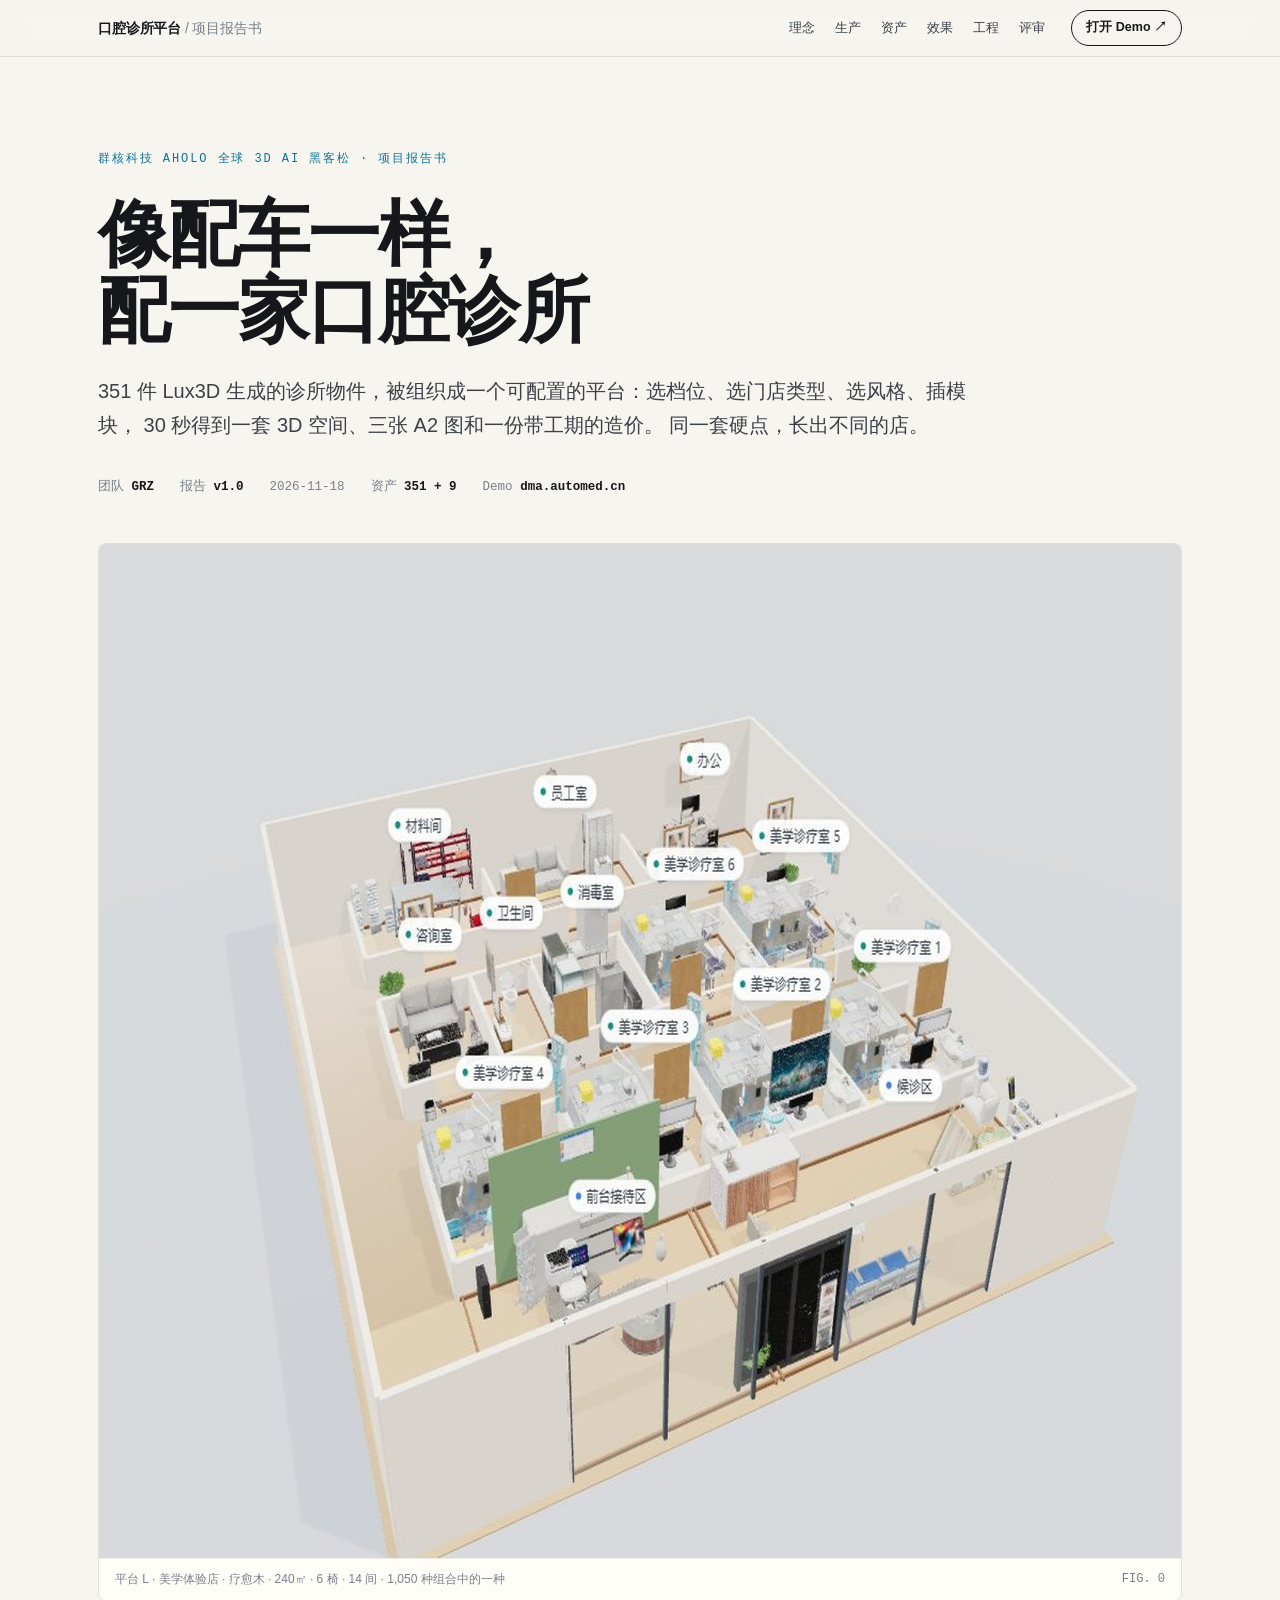
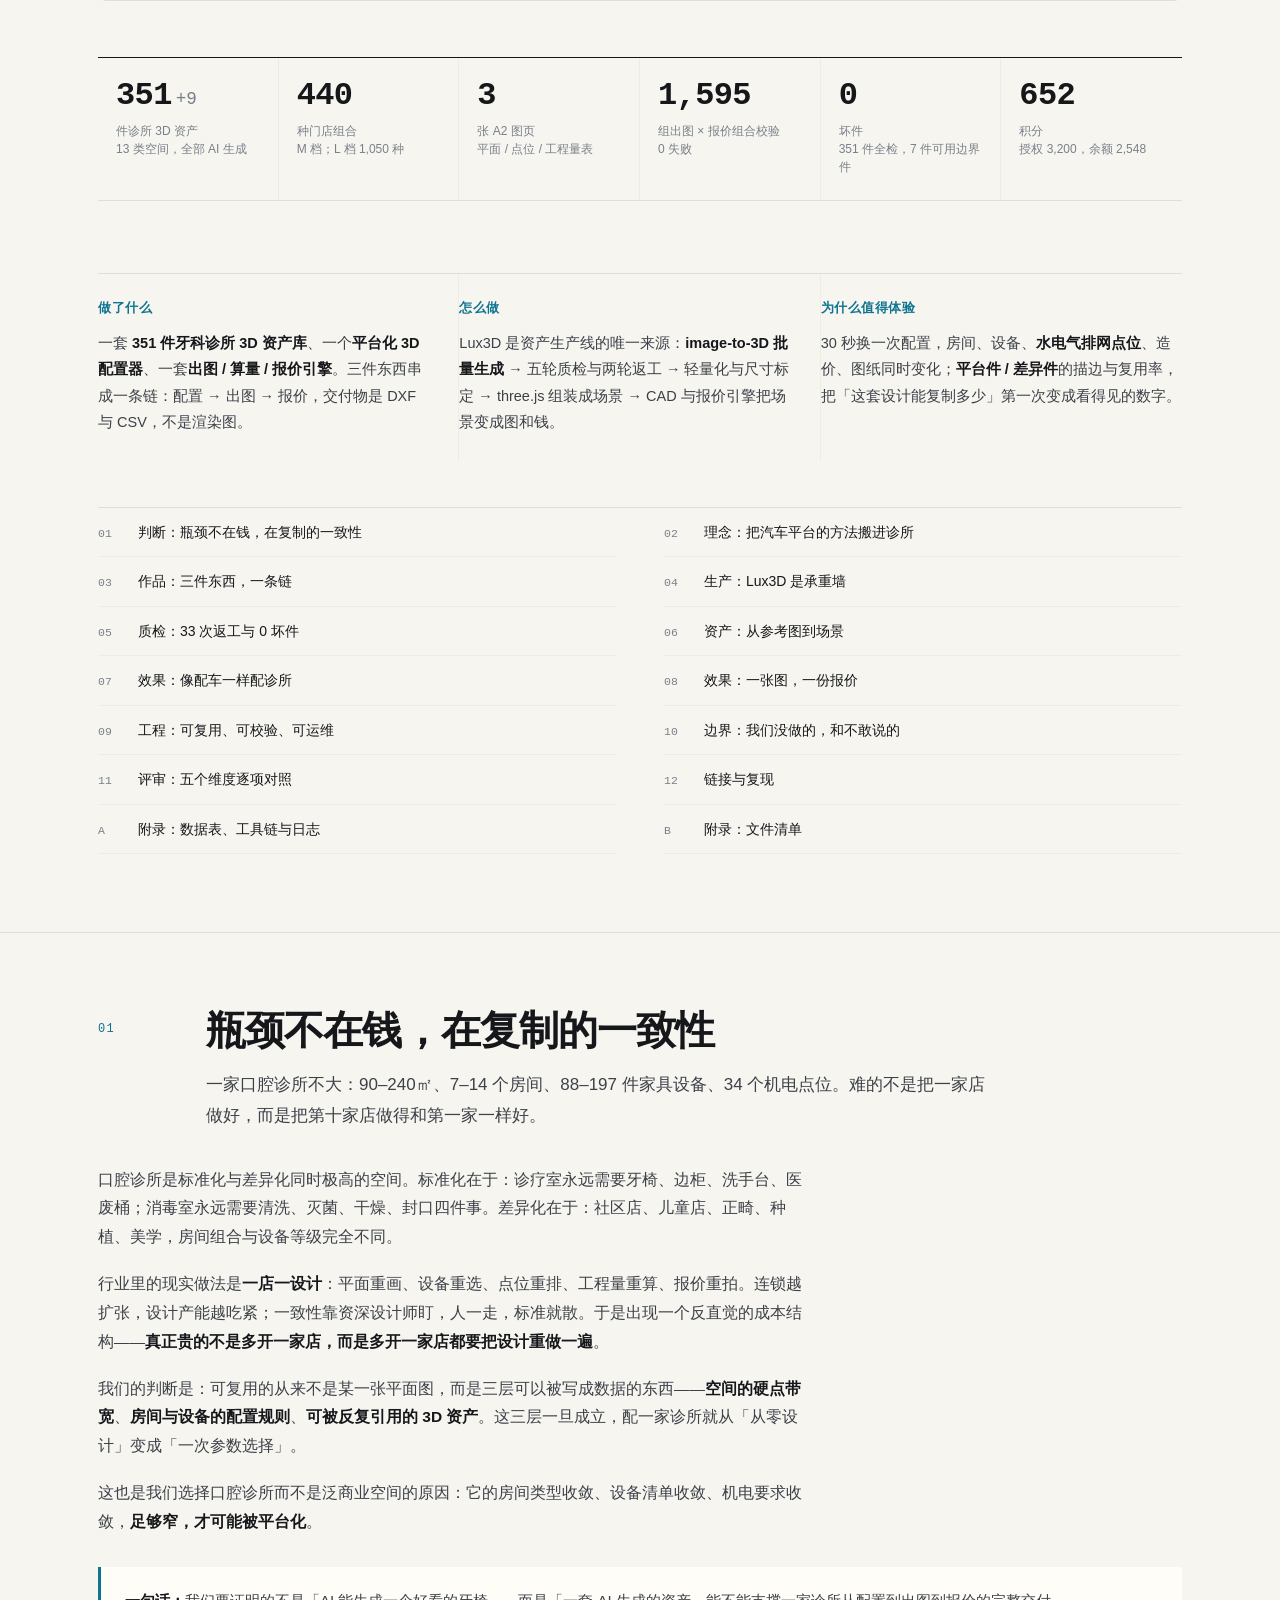
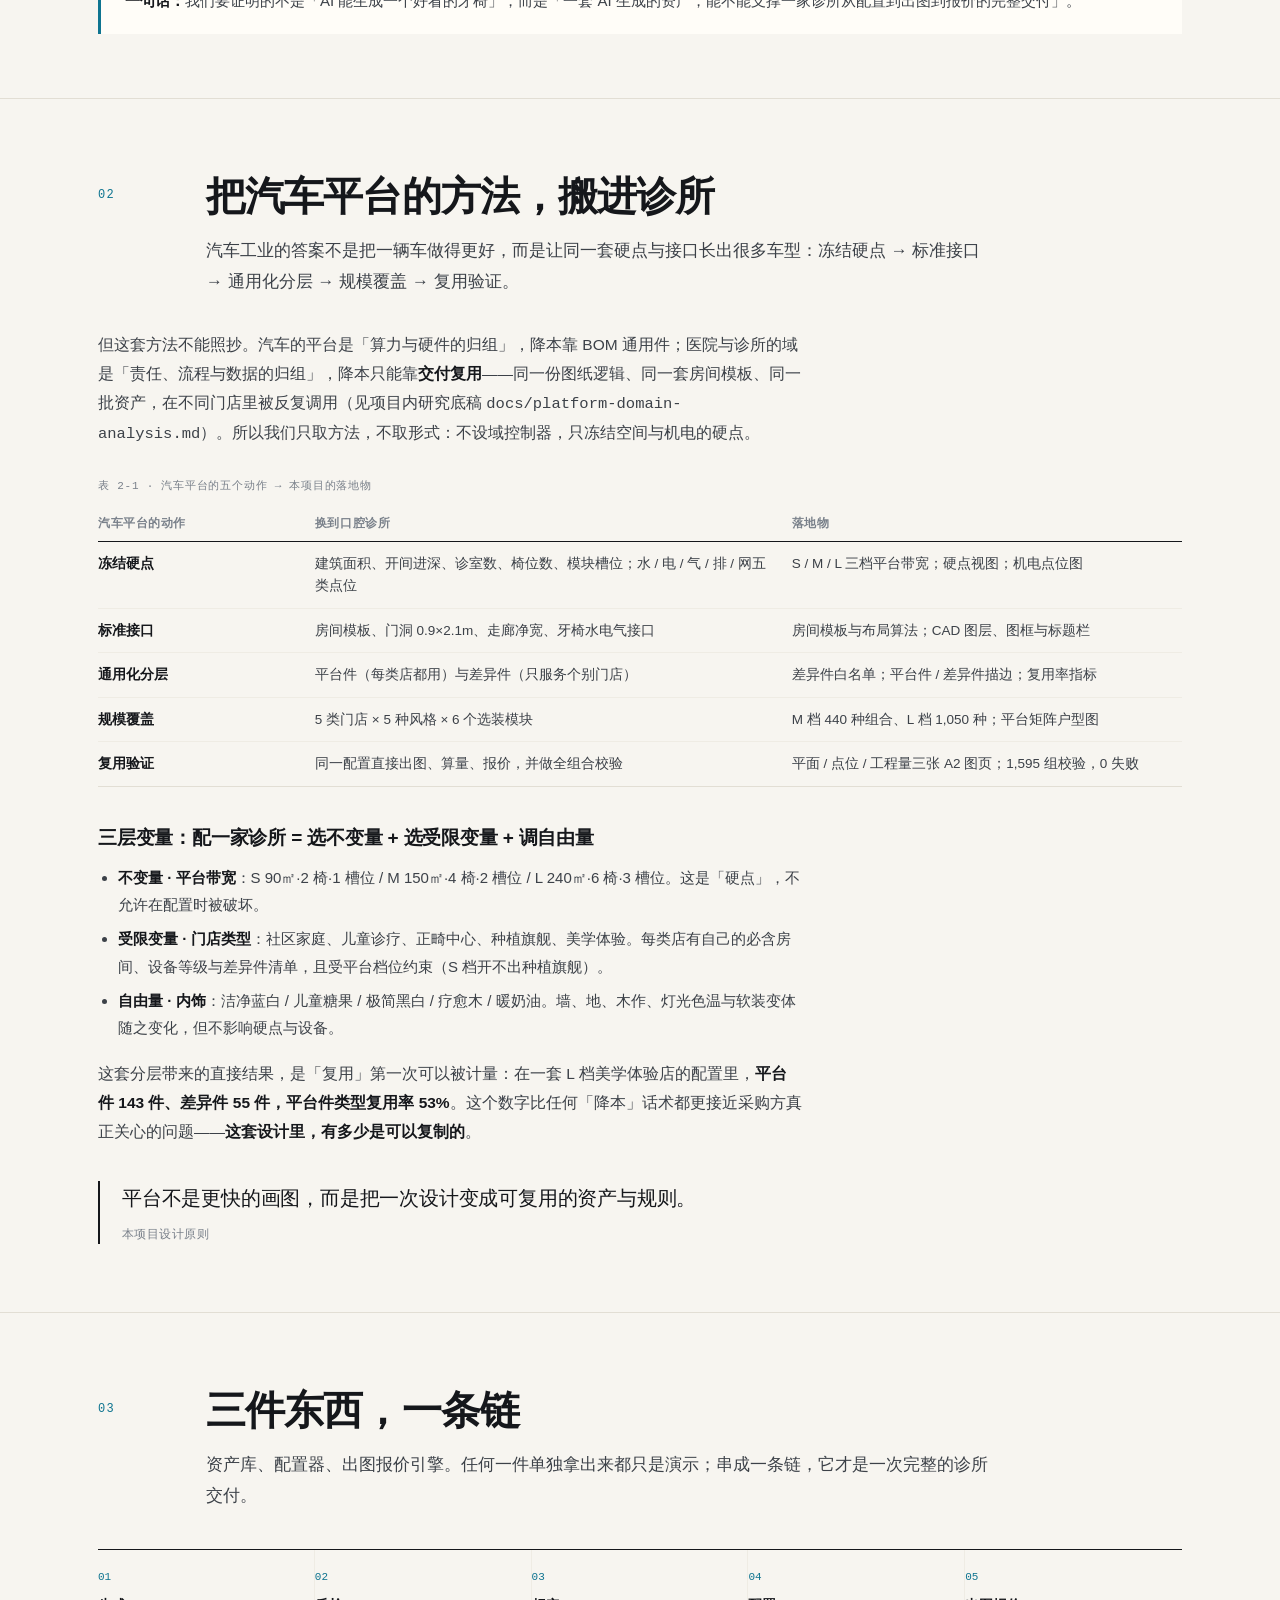
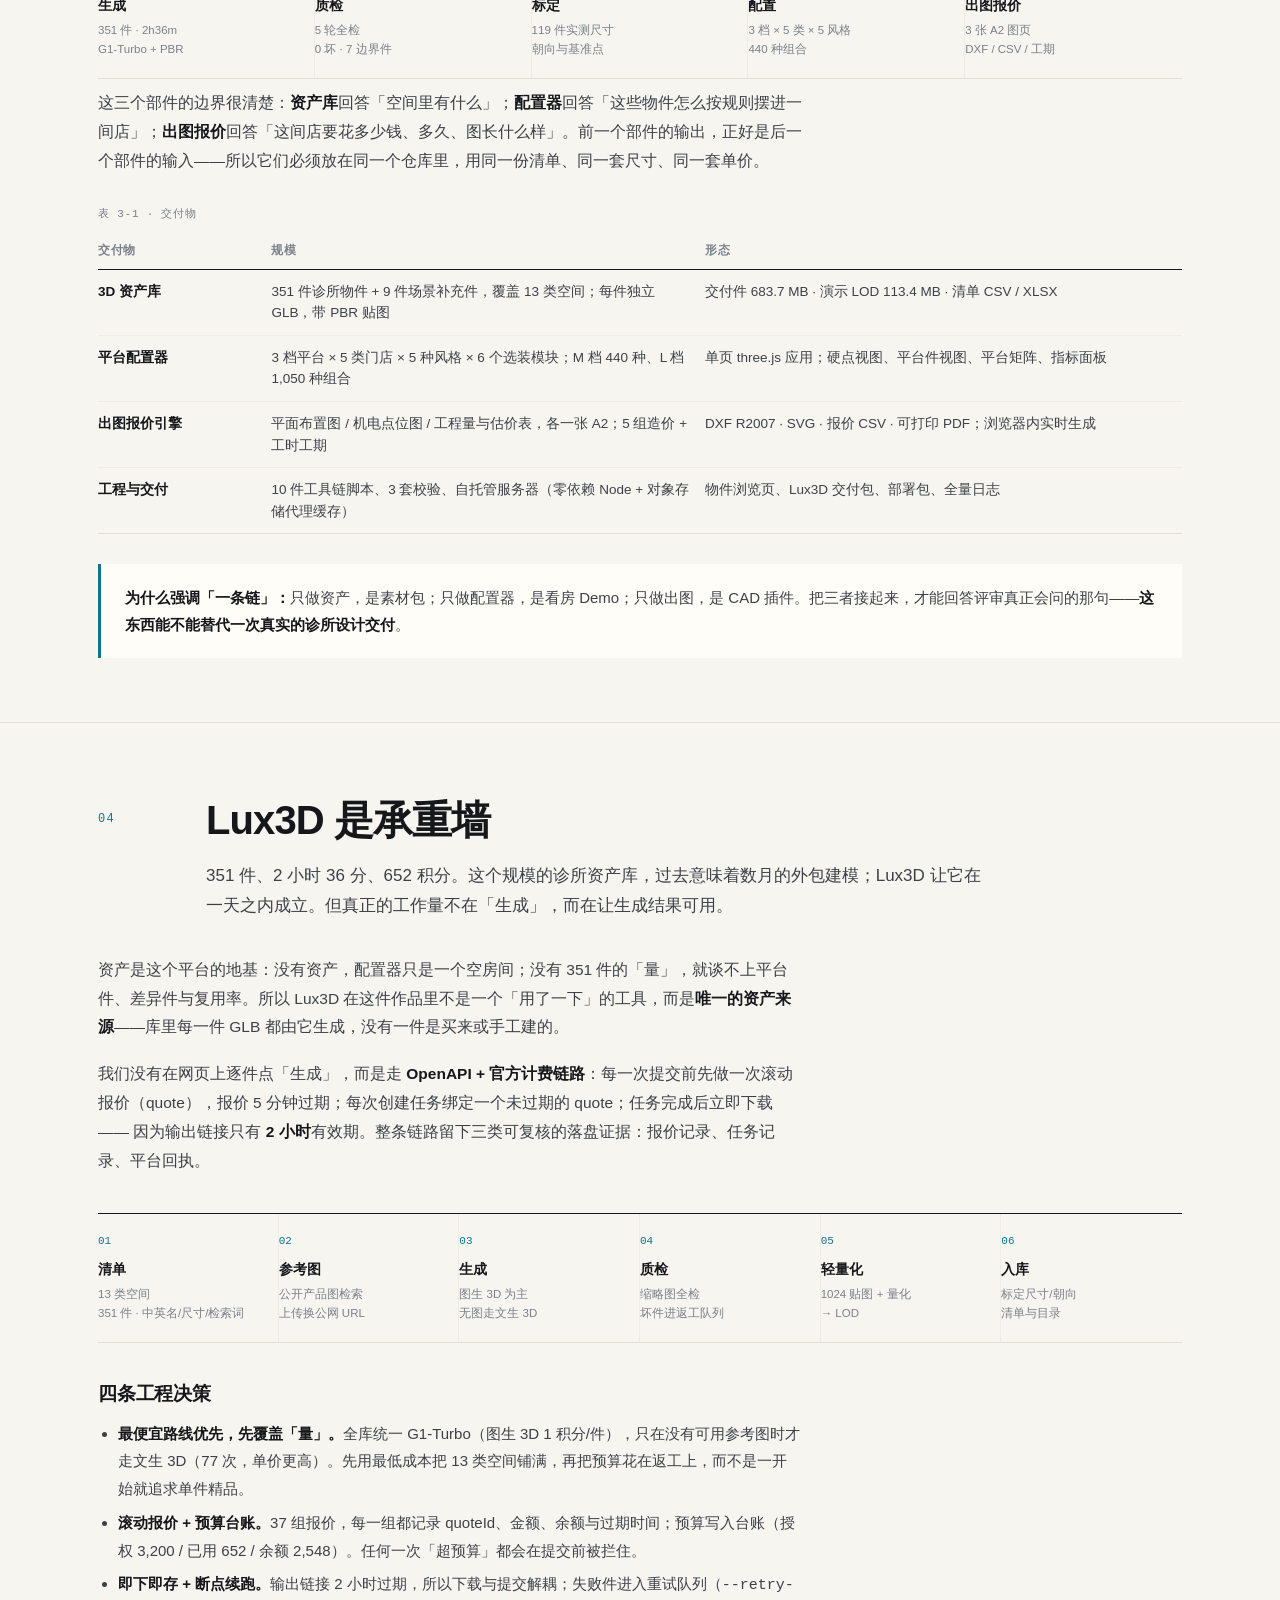
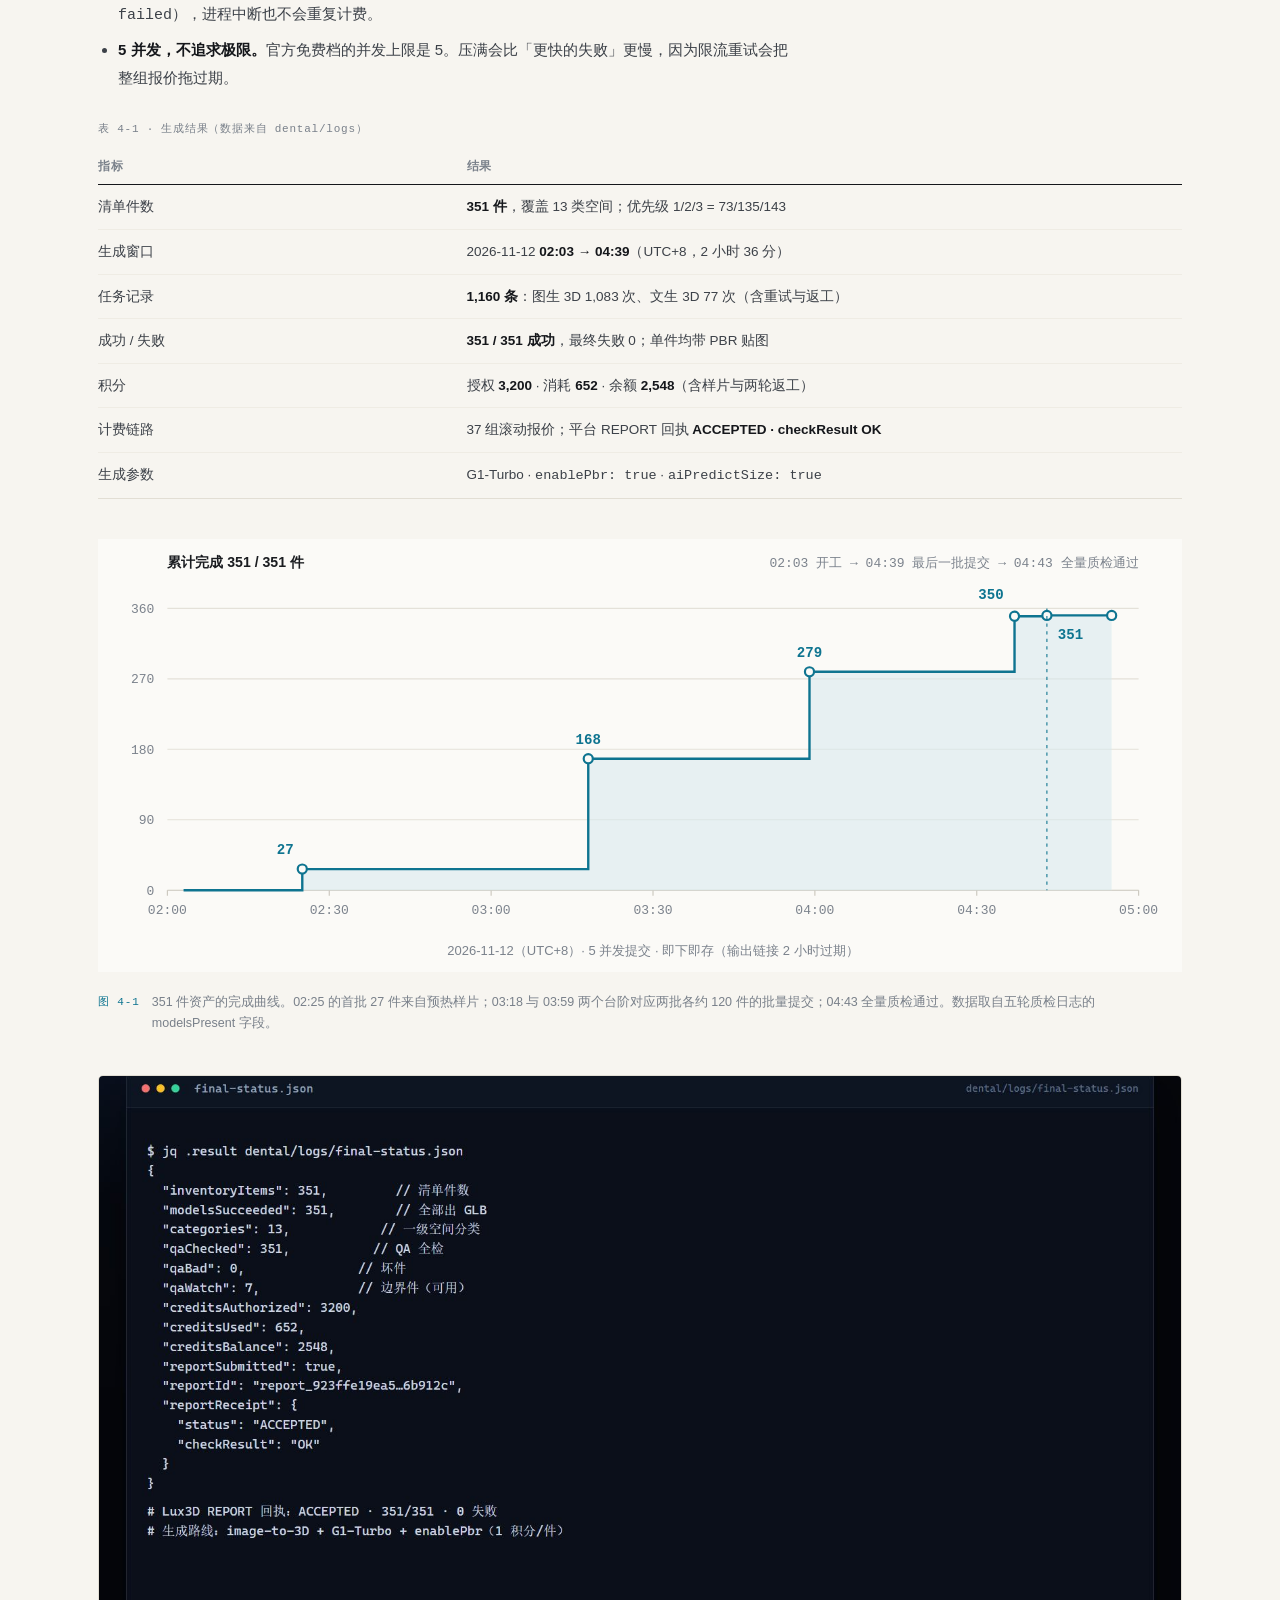
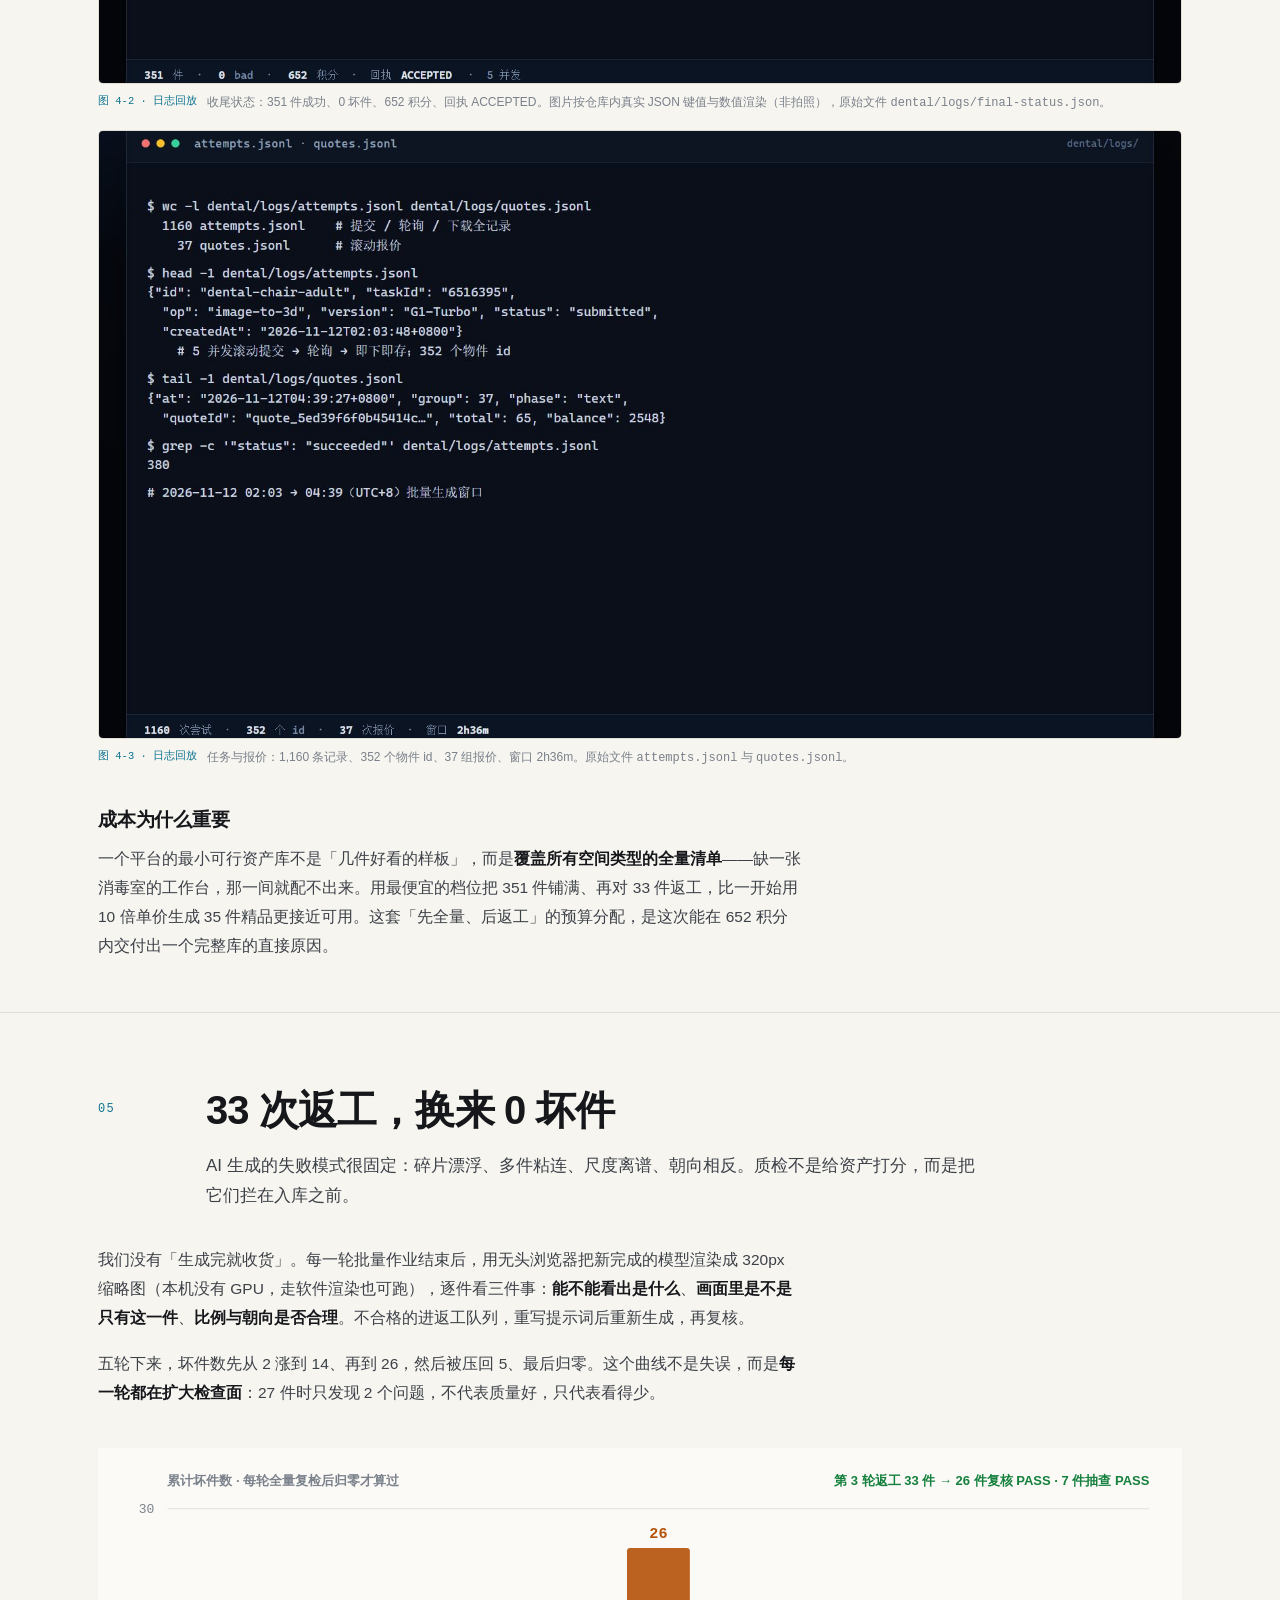
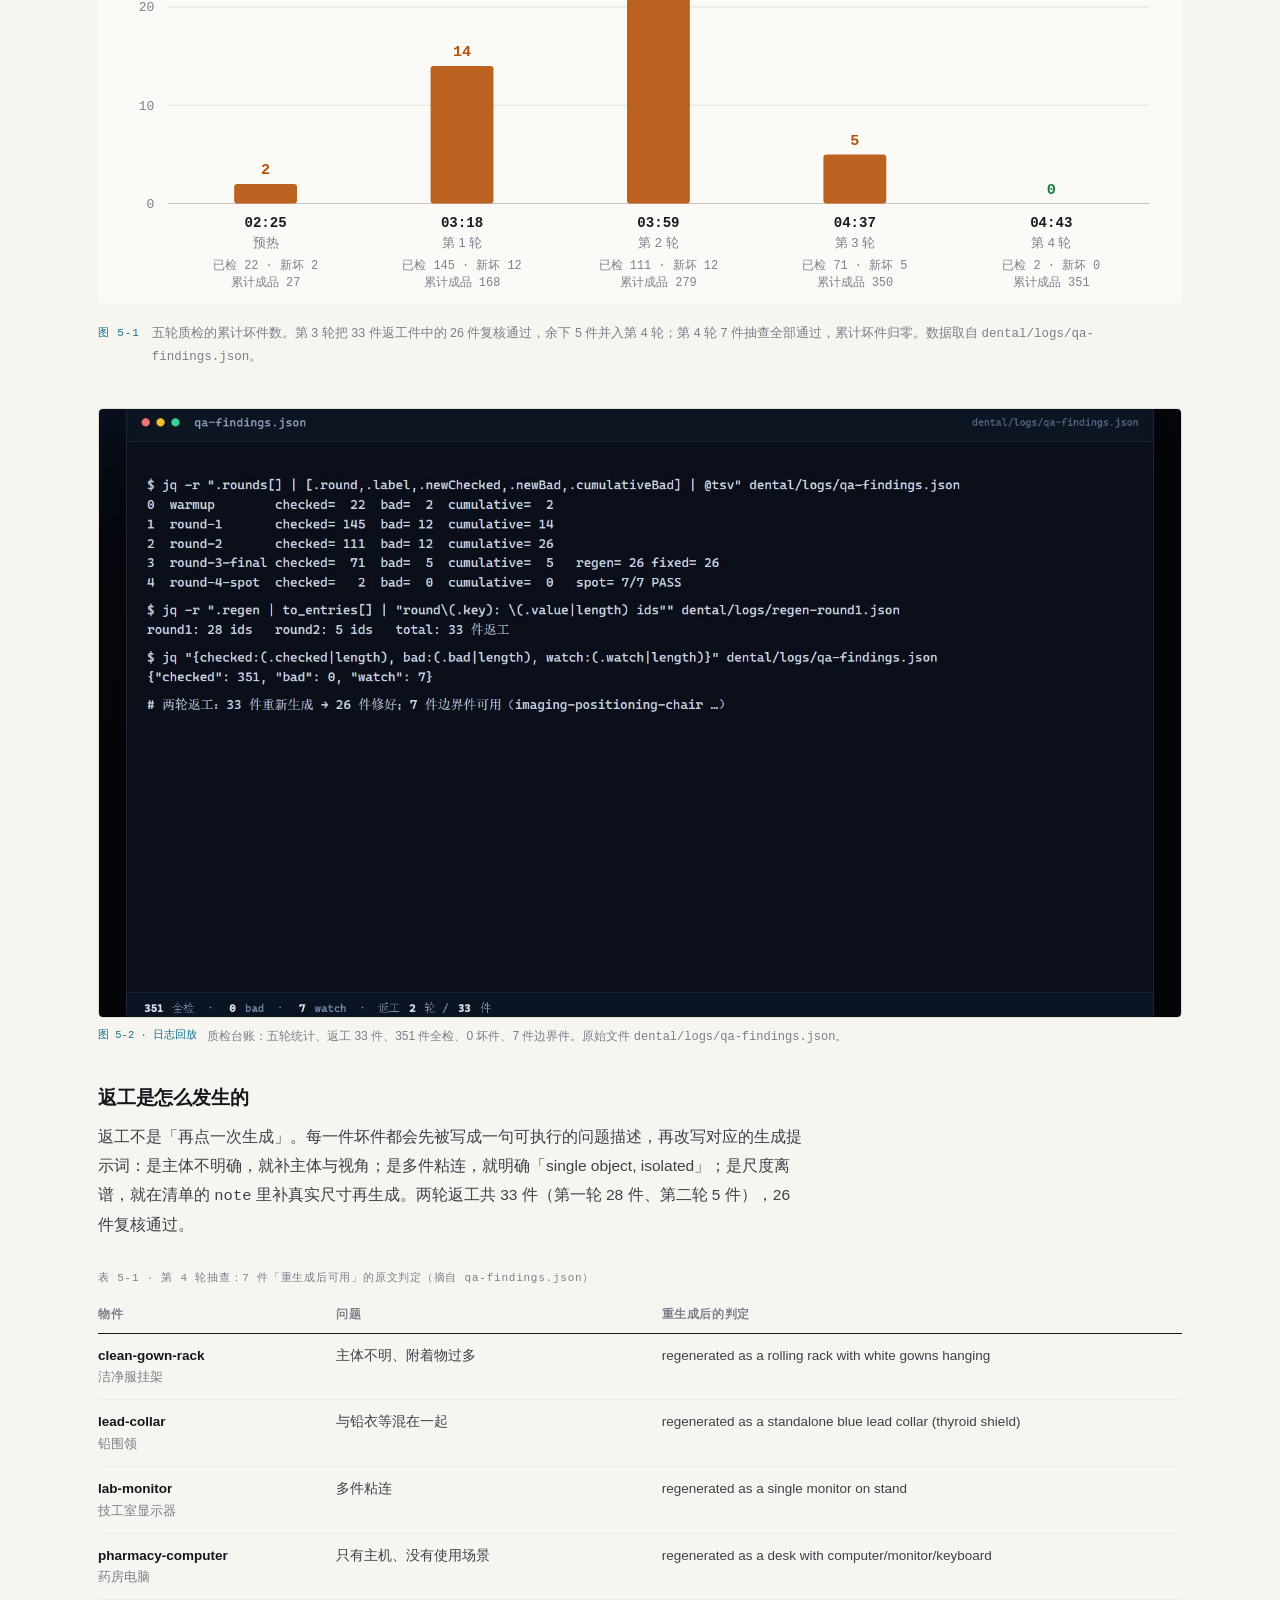
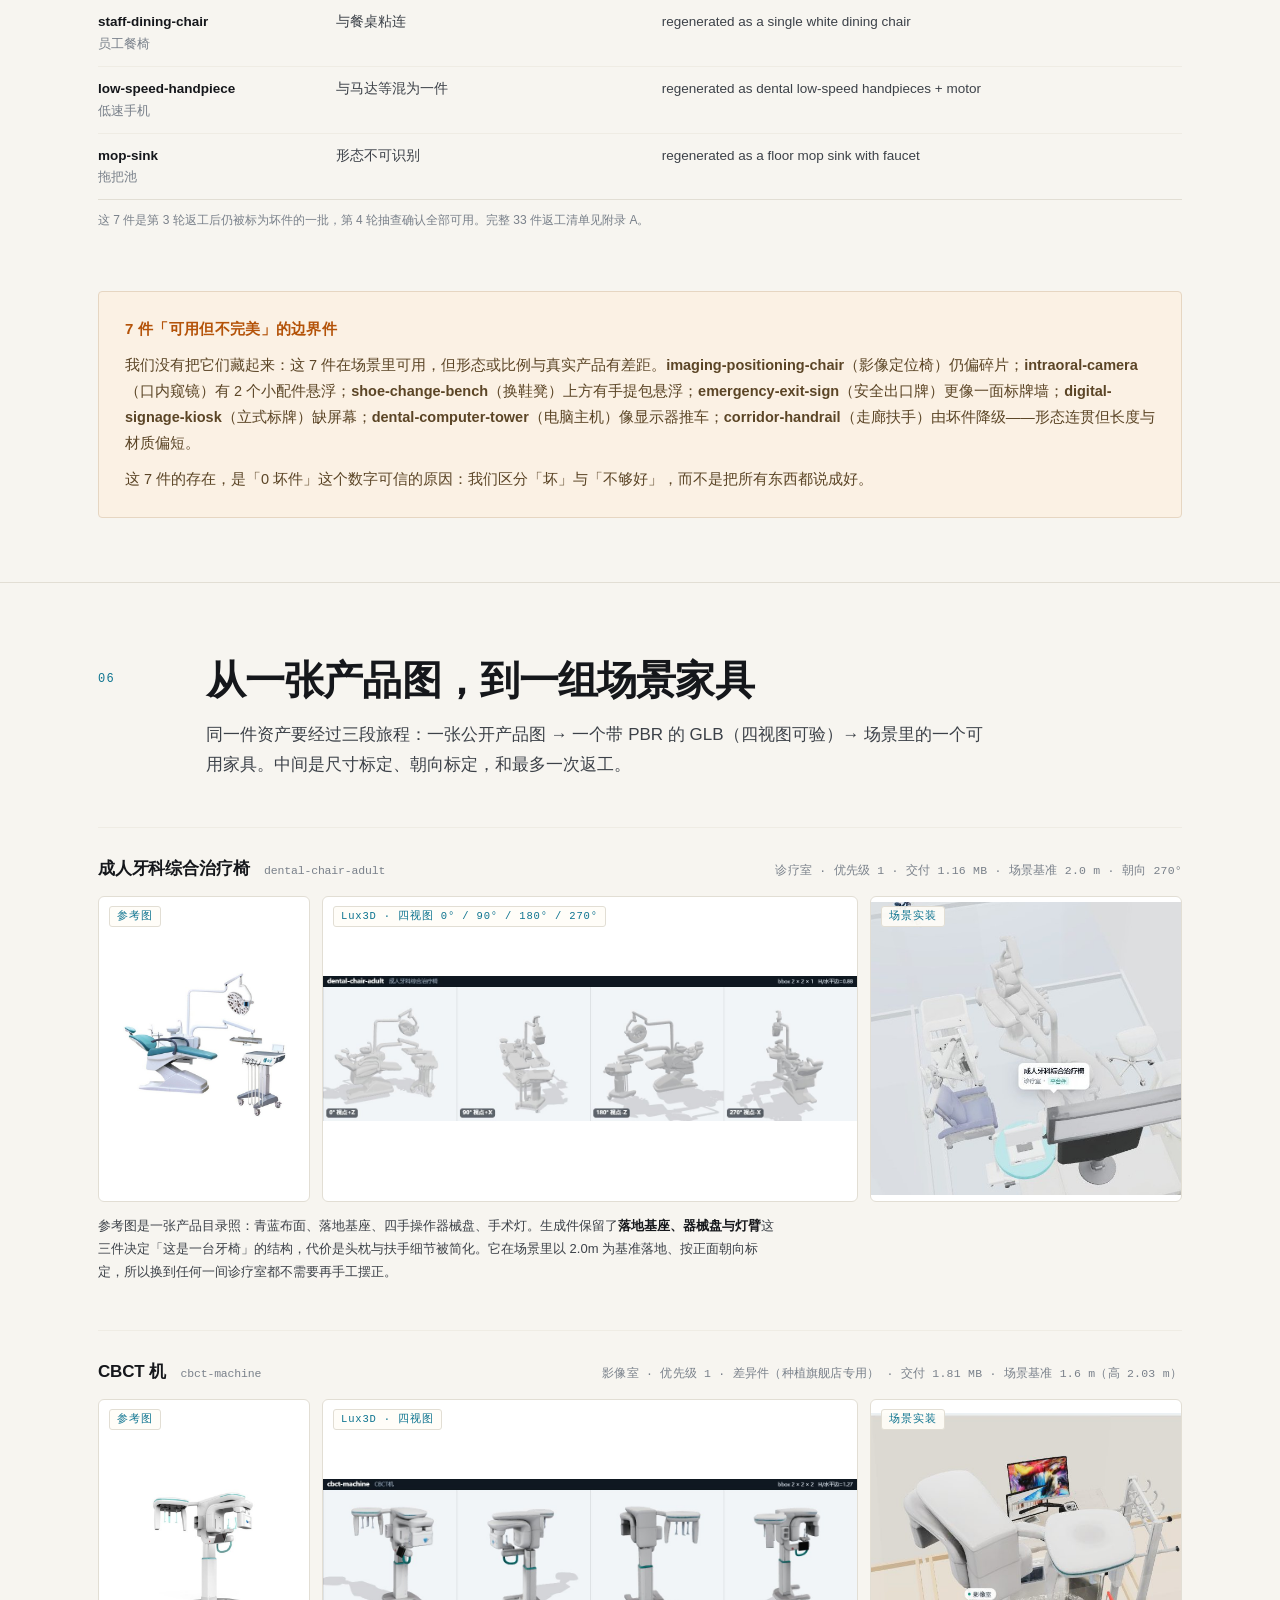
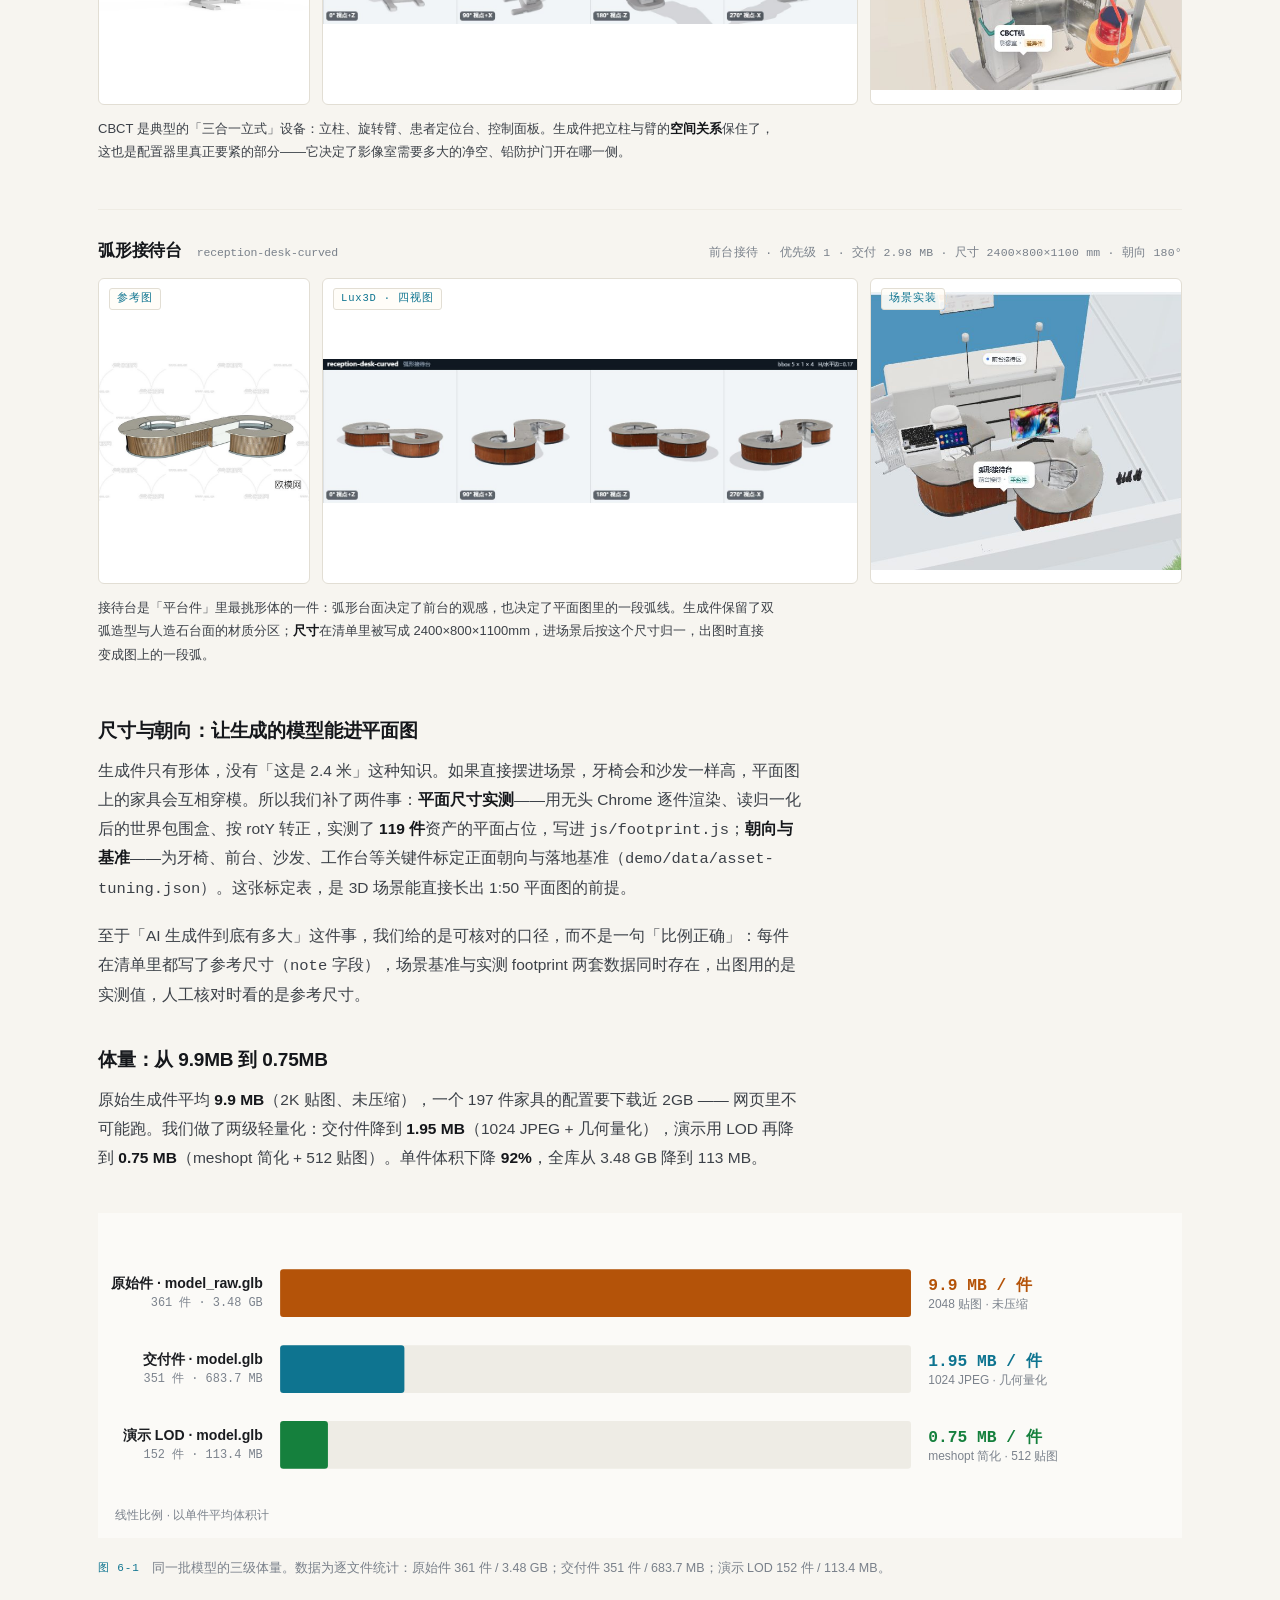
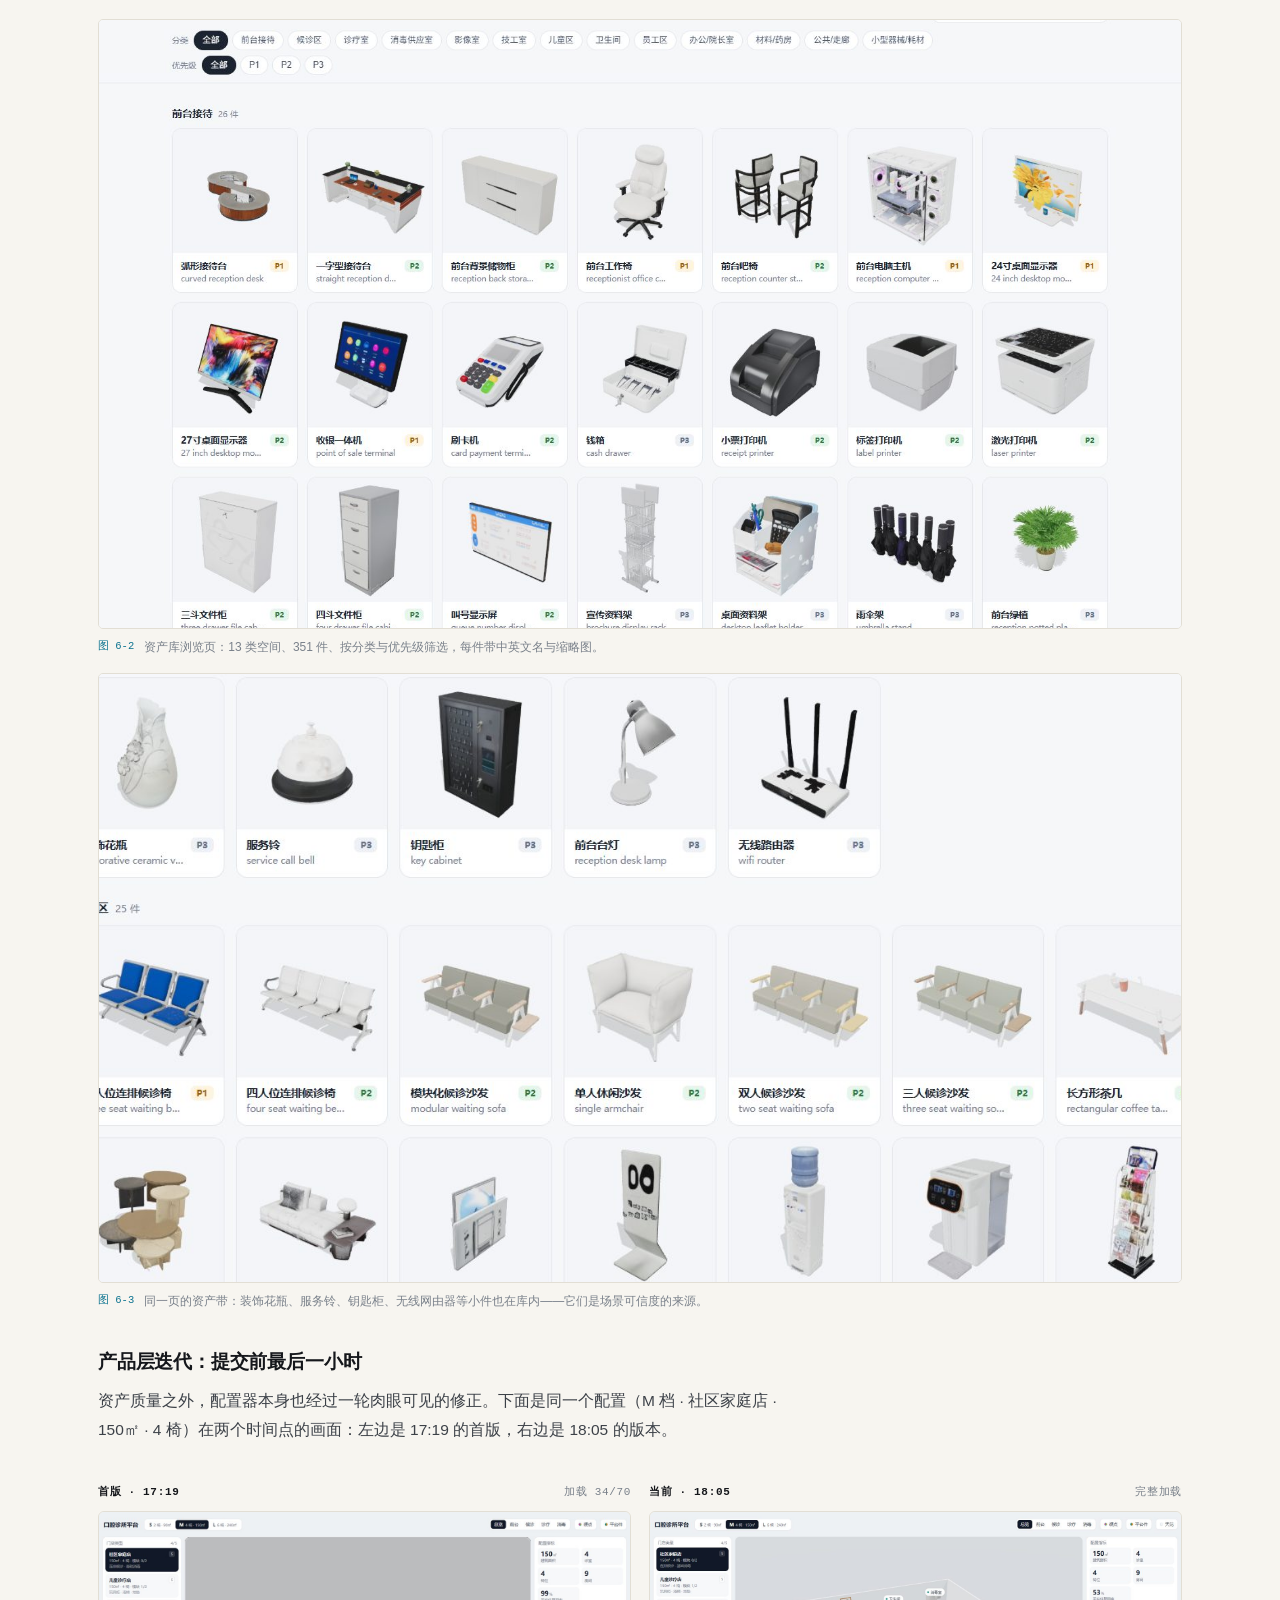
==== index.html @ 925d49b1 "口腔诊所平台：项目报告书 + 3D 资产库目录 + 配置器源码 - 报告：主张、理念、Lux3D 生产流程、五轮质检与 33 次返工、资产迭代对比、配置器与出图效果、工程、边界、评审对照 - 资产库：" ====
<!doctype html>
<html lang="zh-CN">
<head>
<meta charset="utf-8">
<meta name="viewport" content="width=device-width, initial-scale=1">
<title>像配车一样，配一家口腔诊所 · 项目报告书 · 团队 GRZ</title>
<meta name="description" content="351 件 Lux3D 生成的牙科诊所 3D 资产、平台化配置器、出图与报价引擎的项目报告书：过程、资产迭代对比与关键效果。">
<meta name="author" content="GRZ">
<meta property="og:title" content="像配车一样，配一家口腔诊所">
<meta property="og:description" content="351 件 AI 诊所资产 · 平台化 3D 配置器 · 一键出图与报价">
<meta property="og:type" content="article">
<link rel="icon" href="data:image/svg+xml,%3Csvg xmlns='http://www.w3.org/2000/svg' viewBox='0 0 32 32'%3E%3Crect width='32' height='32' rx='7' fill='%230e7490'/%3E%3Cpath d='M9 22V10h3.2v4.4h7.6V10H23v12h-3.2v-4.6h-7.6V22z' fill='%23f7f5f0'/%3E%3C/svg%3E">
<style>
/* ============================================================
   口腔诊所平台 · 项目报告书
   ============================================================ */
:root{
  --paper:#f7f5f0;
  --surface:#fffdf8;
  --ink:#15171b;
  --ink-2:#3c4148;
  --muted:#79808a;
  --rule:#e2ded4;
  --rule-2:#efece4;
  --teal:#0e7490;
  --teal-deep:#0b5668;
  --teal-soft:#e6f0f3;
  --amber:#b45309;
  --amber-soft:#fbf1e4;
  --green:#15803d;
  --mono:"Cascadia Mono",Consolas,"SF Mono",Menlo,monospace;
  --sans:-apple-system,BlinkMacSystemFont,"Segoe UI","PingFang SC","Hiragino Sans GB","Microsoft YaHei",sans-serif;
}
*{box-sizing:border-box}
html{scroll-behavior:smooth}
body{
  margin:0;background:var(--paper);color:var(--ink);
  font-family:var(--sans);font-size:16px;line-height:1.75;
  -webkit-font-smoothing:antialiased;text-rendering:optimizeLegibility;
}
::selection{background:#cfe6ec;color:#0b3d4a}
img{max-width:100%}
a{color:var(--teal-deep);text-decoration:none;border-bottom:1px solid rgba(14,116,144,.28)}
a:hover{border-bottom-color:var(--teal)}
.wrap{max-width:1180px;margin:0 auto;padding:0 48px}
.mono{font-family:var(--mono);font-variant-numeric:tabular-nums}

/* ---------- nav ---------- */
.nav{
  position:sticky;top:0;z-index:50;
  backdrop-filter:saturate(1.4) blur(14px);-webkit-backdrop-filter:saturate(1.4) blur(14px);
  background:rgba(247,245,240,.82);border-bottom:1px solid var(--rule);
}
.nav .wrap{display:flex;align-items:center;gap:26px;height:56px}
.brand{font-weight:650;letter-spacing:-.01em;font-size:14px;white-space:nowrap}
.brand span{color:var(--muted);font-weight:400}
.nav-links{display:flex;gap:20px;margin-left:auto;font-size:13px}
.nav-links a{color:var(--ink-2);border:0}
.nav-links a:hover{color:var(--teal-deep)}
.nav-cta{
  border:1px solid var(--ink);border-radius:999px;padding:6px 14px;font-size:12.5px;
  font-weight:600;color:var(--ink);white-space:nowrap;
}
.nav-cta:hover{background:var(--ink);color:var(--paper);border-color:var(--ink)}
@media (max-width:900px){.nav-links{display:none}}

/* ---------- cover ---------- */
.cover{padding:92px 0 0}
.eyebrow{font-family:var(--mono);font-size:12px;letter-spacing:.16em;text-transform:uppercase;color:var(--teal);margin:0 0 26px}
h1{
  font-size:clamp(42px,5.6vw,76px);line-height:1.06;letter-spacing:-.028em;
  margin:0 0 26px;font-weight:700;max-width:15em;
}
.deck{font-size:clamp(17px,1.6vw,20px);line-height:1.72;color:var(--ink-2);max-width:44em;margin:0 0 34px}
.byline{display:flex;flex-wrap:wrap;gap:10px 26px;align-items:center;font-family:var(--mono);font-size:12.5px;color:var(--muted);margin-bottom:44px}
.byline b{color:var(--ink);font-weight:600}
.cover-fig{margin:0 0 6px;border:1px solid var(--rule);border-radius:8px;overflow:hidden;background:#fff}
.cover-fig img{display:block;width:100%}
.cover-note{display:flex;justify-content:space-between;gap:20px;font-size:12px;color:var(--muted);margin:0;padding:10px 16px;border-top:1px solid var(--rule-2);background:var(--surface)}

/* ---------- KPI band ---------- */
.kpis{display:grid;grid-template-columns:repeat(6,1fr);border-top:1px solid var(--ink);border-bottom:1px solid var(--rule);margin:56px 0 0}
.kpi{padding:22px 18px 24px;border-right:1px solid var(--rule-2)}
.kpi:last-child{border-right:0}
.kpi .n{font-family:var(--mono);font-size:clamp(24px,2.6vw,32px);line-height:1;letter-spacing:-.02em;font-weight:600;display:block}
.kpi .n small{font-size:.55em;font-weight:500;color:var(--muted);margin-left:4px;letter-spacing:0}
.kpi .l{display:block;margin-top:10px;font-size:12px;color:var(--muted);line-height:1.5}
@media (max-width:900px){.kpis{grid-template-columns:repeat(3,1fr)}.kpi:nth-child(3){border-right:0}}
@media (max-width:560px){.kpis{grid-template-columns:repeat(2,1fr)}}

/* ---------- summary ---------- */
.summary{padding:72px 0 20px}
.summary .wrap{display:grid;grid-template-columns:1fr;gap:34px}
.answers{display:grid;grid-template-columns:repeat(3,1fr);gap:0;border-top:1px solid var(--rule)}
.answer{padding:24px 26px 26px 0;border-right:1px solid var(--rule-2)}
.answer:last-child{border-right:0;padding-right:0}
.answer h3{font-size:13px;letter-spacing:.04em;margin:0 0 10px;color:var(--teal);font-family:var(--mono);text-transform:uppercase;font-weight:600}
.answer p{margin:0;font-size:14.5px;line-height:1.8;color:var(--ink-2)}
.answer p b{color:var(--ink)}
@media (max-width:820px){.answers{grid-template-columns:1fr}.answer{border-right:0;border-bottom:1px solid var(--rule-2);padding-right:0}}

/* ---------- toc ---------- */
.toc{padding:26px 0 78px}
.toc ol{list-style:none;margin:0;padding:0;display:grid;grid-template-columns:1fr 1fr;gap:0 48px;border-top:1px solid var(--rule)}
.toc li{border-bottom:1px solid var(--rule-2);padding:12px 0;display:flex;gap:14px;align-items:baseline;font-size:14px}
.toc .no{font-family:var(--mono);font-size:11.5px;color:var(--muted);min-width:26px}
.toc a{color:var(--ink);border:0;flex:1}
.toc a:hover{color:var(--teal-deep)}
.toc .pg{font-family:var(--mono);font-size:11.5px;color:var(--muted)}
@media (max-width:760px){.toc ol{grid-template-columns:1fr}}

/* ---------- sections ---------- */
.sec{padding:74px 0 34px;border-top:1px solid var(--rule);scroll-margin-top:70px}
.sec-head{display:grid;grid-template-columns:88px 1fr;gap:20px;align-items:start;margin-bottom:34px}
.sec-no{font-family:var(--mono);font-size:12px;color:var(--teal);letter-spacing:.1em;padding-top:12px}
.sec h2{font-size:clamp(28px,3.2vw,40px);line-height:1.18;letter-spacing:-.022em;margin:0 0 16px;font-weight:680}
.lede{font-size:17px;line-height:1.8;color:var(--ink-2);max-width:46em;margin:0}
.body{max-width:44em}
.body p{margin:0 0 18px;font-size:15.5px;line-height:1.86;color:var(--ink-2)}
.body p b,.body li b{color:var(--ink);font-weight:600}
.body h3{font-size:19px;line-height:1.4;margin:38px 0 12px;letter-spacing:-.01em}
.body ul,.body ol{margin:0 0 18px;padding-left:20px}
.body li{font-size:15px;line-height:1.85;color:var(--ink-2);margin-bottom:6px}
.small{font-size:13px;color:var(--muted);line-height:1.7}
@media (max-width:760px){.sec-head{grid-template-columns:1fr}.sec-no{padding-top:0}}
.full{max-width:none}

/* ---------- figures ---------- */
.fig{margin:40px 0}
.fig img{display:block;width:100%;border:1px solid var(--rule);border-radius:6px;background:#fff}
.fig figcaption{margin-top:11px;display:flex;gap:12px;font-size:12.5px;line-height:1.7;color:var(--muted)}
.fig figcaption .tag{font-family:var(--mono);font-size:11px;letter-spacing:.08em;color:var(--teal);white-space:nowrap;padding-top:1px}
.fig.strip img{border:0;border-radius:0;background:transparent}
.fig-row{display:grid;grid-template-columns:1fr 1fr;gap:18px;margin:40px 0}
.fig-row .fig{margin:0}
@media (max-width:760px){.fig-row{grid-template-columns:1fr}}

/* screenshot grid */
.shots{display:grid;grid-template-columns:repeat(2,1fr);gap:16px;margin:38px 0}
.shot{margin:0}
.shot img{display:block;width:100%;aspect-ratio:16/10;object-fit:cover;border:1px solid var(--rule);border-radius:5px;background:#fff}
.shot figcaption{margin-top:9px;display:flex;gap:10px;font-size:12px;color:var(--muted);line-height:1.6}
.shot figcaption .tag{font-family:var(--mono);font-size:10.5px;color:var(--teal);white-space:nowrap}
.shots .wide{grid-column:span 2}
.shots .wide img{aspect-ratio:16/9}
@media (max-width:760px){.shots{grid-template-columns:1fr}.shots .wide{grid-column:span 1}}

/* comparison: ref | model | scene */
.cmp{display:grid;grid-template-columns:300px 1fr;gap:14px;margin:44px 0 8px;align-items:start}
.cmp-ref{position:relative;grid-row:span 2;border:1px solid var(--rule);border-radius:6px;overflow:hidden;background:#fff}
.cmp-ref img{width:100%;height:100%;object-fit:cover;display:block}
.cmp-main img,.cmp-scene img{display:block;width:100%;border:1px solid var(--rule);border-radius:6px;background:#fff}
.cmp-cap{display:grid;grid-template-columns:300px 1fr;gap:14px;margin:8px 0 0;font-size:12px;color:var(--muted)}
.cmp-cap .r{line-height:1.6}
.cmp-cap .m{display:flex;justify-content:space-between;gap:14px;flex-wrap:wrap}
.cmp-cap b{font-family:var(--mono);font-size:11px;color:var(--teal);letter-spacing:.06em;font-weight:600}
@media (max-width:820px){.cmp{grid-template-columns:1fr}.cmp-ref{grid-row:auto;max-height:420px}.cmp-cap{grid-template-columns:1fr}}

/* asset trio: ref | 4-view | scene */
.asset{margin:46px 0 0;padding-top:26px;border-top:1px solid var(--rule-2)}
.asset:first-of-type{border-top:0;padding-top:0}
.asset-head{display:flex;align-items:baseline;justify-content:space-between;gap:18px;flex-wrap:wrap;margin-bottom:12px}
.asset-head .nm{font-size:17px;font-weight:650;letter-spacing:-.01em}
.asset-head .nm em{font-style:normal;font-family:var(--mono);font-size:11.5px;color:var(--muted);font-weight:400;margin-left:10px}
.asset-head .mt{font-family:var(--mono);font-size:11.5px;color:var(--muted);letter-spacing:.02em}
.trio{display:grid;grid-template-columns:0.85fr 2.15fr 1.25fr;gap:12px;height:306px}
.trio figure{margin:0;position:relative;border:1px solid var(--rule);border-radius:6px;overflow:hidden;background:#fff}
.trio img{display:block;width:100%;height:100%;object-fit:contain}
.trio .lab{position:absolute;top:9px;left:10px;font-family:var(--mono);font-size:10.5px;letter-spacing:.08em;color:var(--teal);background:rgba(255,253,248,.92);border:1px solid var(--rule);border-radius:3px;padding:2px 7px;line-height:1.5}
.asset-note{font-size:13px;line-height:1.8;color:var(--ink-2);margin:12px 0 0;max-width:52em}
.asset-note b{color:var(--ink)}
@media (max-width:900px){
  .trio{grid-template-columns:1fr 1fr;height:auto}
  .trio figure{height:240px}
  .trio figure:nth-child(2){grid-column:span 2}
}
@media (max-width:560px){.trio{grid-template-columns:1fr}.trio figure{height:220px}.trio figure:nth-child(2){grid-column:span 1}}

/* early / late */
.diptych{display:grid;grid-template-columns:1fr 1fr;gap:18px;margin:38px 0 0}
.diptych figure{margin:0}
.diptych .lbl{display:flex;justify-content:space-between;align-items:center;margin-bottom:9px;font-family:var(--mono);font-size:11px;letter-spacing:.06em;color:var(--muted)}
.diptych .lbl b{color:var(--ink);font-weight:600}
.diptych img{display:block;width:100%;border:1px solid var(--rule);border-radius:6px;background:#fff}
@media (max-width:760px){.diptych{grid-template-columns:1fr}}

/* ---------- metrics / callouts ---------- */
.callout{border-left:3px solid var(--teal);background:var(--surface);padding:20px 24px;margin:30px 0;font-size:15px;line-height:1.8;color:var(--ink-2)}
.callout b{color:var(--ink)}
.honest{border:1px solid #e6d6c2;background:var(--amber-soft);padding:24px 26px;margin:30px 0;border-radius:4px}
.honest h3{margin:0 0 10px;font-size:15px;color:var(--amber);letter-spacing:.02em}
.honest p{margin:0 0 10px;font-size:14.5px;line-height:1.8;color:#5b4526}
.honest p:last-child{margin-bottom:0}
.quote{font-size:20px;line-height:1.7;letter-spacing:-.01em;color:var(--ink);margin:34px 0;padding-left:22px;border-left:2px solid var(--ink);max-width:30em}
.quote small{display:block;margin-top:10px;font-family:var(--mono);font-size:11.5px;color:var(--muted);letter-spacing:.04em}

/* ---------- tables ---------- */
.tw{overflow-x:auto;margin:30px 0}
table{border-collapse:collapse;width:100%;font-size:13.5px;line-height:1.6}
caption{caption-side:top;text-align:left;font-family:var(--mono);font-size:11px;letter-spacing:.07em;color:var(--muted);padding-bottom:9px}
th{text-align:left;font-weight:600;color:var(--muted);font-size:11.5px;letter-spacing:.05em;text-transform:uppercase;padding:9px 14px 9px 0;border-bottom:1px solid var(--ink);white-space:nowrap}
td{padding:11px 14px 11px 0;border-bottom:1px solid var(--rule-2);vertical-align:top;color:var(--ink-2)}
td b{color:var(--ink);font-weight:600}
tr:last-child td{border-bottom:1px solid var(--rule)}
.num{text-align:right;font-family:var(--mono);font-variant-numeric:tabular-nums;white-space:nowrap}
th.num{text-align:right}
.tbl-note{font-size:12px;color:var(--muted);margin:10px 0 30px;line-height:1.7}

/* ---------- pipeline ---------- */
.pipe{display:grid;grid-template-columns:repeat(6,1fr);gap:0;margin:38px 0 10px;border-top:1px solid var(--ink);border-bottom:1px solid var(--rule)}
.pipe .st{padding:18px 16px 20px 0;border-right:1px solid var(--rule-2);position:relative}
.pipe .st:last-child{border-right:0}
.pipe .st .i{font-family:var(--mono);font-size:11px;color:var(--teal);display:block;margin-bottom:8px}
.pipe .st .t{display:block;font-weight:650;font-size:14px;line-height:1.4;margin-bottom:6px}
.pipe .st .d{display:block;font-size:11.5px;color:var(--muted);line-height:1.6}
@media (max-width:900px){.pipe{grid-template-columns:repeat(3,1fr)}.pipe .st:nth-child(3n){border-right:0}}
@media (max-width:560px){.pipe{grid-template-columns:1fr 1fr}.pipe .st{border-right:0}}

/* ---------- architecture ---------- */
.arch{margin:36px 0 10px;border-top:1px solid var(--ink)}
.arch .lay{display:grid;grid-template-columns:170px 1fr;gap:22px;padding:15px 0;border-bottom:1px solid var(--rule-2);align-items:baseline}
.arch .lay .k{font-size:12.5px;font-weight:650;letter-spacing:.01em}
.arch .lay .k em{display:block;font-style:normal;font-family:var(--mono);font-size:10.5px;color:var(--muted);font-weight:400;margin-top:3px;letter-spacing:.06em}
.arch .lay .v{font-size:12.5px;color:var(--ink-2);line-height:1.9}
.arch .lay .v code{font-family:var(--mono);font-size:11.5px;color:var(--teal-deep);background:#eef4f5;padding:1px 5px;border-radius:3px;margin-right:4px;white-space:nowrap}
.arch .lay .v .arrow{color:var(--muted);margin:0 6px}
@media (max-width:700px){.arch .lay{grid-template-columns:1fr;gap:6px}}

/* ---------- code block ---------- */
.cmd{background:#111417;color:#dfe5ec;border-radius:7px;padding:18px 20px;font-family:var(--mono);font-size:12.5px;line-height:1.85;overflow-x:auto;margin:26px 0;white-space:pre}
.cmd .c{color:#7e8b99}

/* ---------- link cards ---------- */
.links{display:grid;grid-template-columns:repeat(2,1fr);gap:16px;margin:34px 0}
.lcard{border:1px solid var(--rule);border-radius:6px;padding:22px 24px;background:var(--surface);display:flex;flex-direction:column;gap:8px;border-bottom:1px solid var(--rule)}
.lcard:hover{border-color:var(--teal)}
.lcard .k{font-family:var(--mono);font-size:10.5px;letter-spacing:.1em;text-transform:uppercase;color:var(--teal)}
.lcard .n{font-size:16px;font-weight:640;color:var(--ink)}
.lcard .u{font-family:var(--mono);font-size:11.5px;color:var(--muted);word-break:break-all;line-height:1.6}
@media (max-width:760px){.links{grid-template-columns:1fr}}

/* ---------- footer ---------- */
footer{border-top:1px solid var(--rule);margin-top:60px;padding:40px 0 70px;font-size:12px;color:var(--muted)}
footer .wrap{display:flex;justify-content:space-between;gap:24px;flex-wrap:wrap}

/* ---------- print ---------- */
@media print{
  @page{size:A4;margin:15mm 13mm}
  body{background:#fff;font-size:10pt;line-height:1.7}
  .nav{display:none}
  .sec{break-before:page;border-top:0;padding-top:0}
  .sec:first-of-type{break-before:auto}
  .cover{break-after:page;padding-top:0}
  .cover h1{font-size:30pt;margin-bottom:16px}
  .deck{font-size:10.5pt;margin-bottom:16px}
  .byline{margin-bottom:18px}
  .cover-fig img{max-height:98mm;width:auto;margin:0 auto}
  .cover-fig{break-inside:avoid}
  .kpis{grid-template-columns:repeat(6,1fr);margin-top:18px}
  .kpi{padding:10px 8px}
  .kpi .n{font-size:15pt}
  .kpi .l{font-size:8pt}
  .summary{padding:26px 0 8px}
  .answers{grid-template-columns:repeat(3,1fr)}
  .answer p{font-size:9pt}
  .toc{padding:8px 0 20px}
  .toc li{padding:7px 0;font-size:10pt}
  .trio{grid-template-columns:0.85fr 2.15fr 1.25fr;height:56mm}
  .trio figure{height:56mm}
  .trio figure:nth-child(2){grid-column:auto}
  .asset{break-inside:avoid}
  .diptych{grid-template-columns:1fr 1fr}
  .fig,.shots,.diptych,.cmp,.tw,.pipe,.links,.honest,.arch,.cmd{break-inside:avoid}
  .fig img{max-height:150mm;width:auto;max-width:100%;margin:0 auto}
  h1,h2,h3{break-after:avoid}
  a{color:inherit;border:0}
  *{-webkit-print-color-adjust:exact;print-color-adjust:exact}
}

</style>
</head>
<body id="top">

<nav class="nav">
  <div class="wrap">
    <div class="brand">口腔诊所平台 <span>/ 项目报告书</span></div>
    <div class="nav-links">
      <a href="#idea">理念</a>
      <a href="#make">生产</a>
      <a href="#assets">资产</a>
      <a href="#effect">效果</a>
      <a href="#engineering">工程</a>
      <a href="#review">评审</a>
    </div>
    <a class="nav-cta" href="https://dma.automed.cn/demo/index.html" target="_blank" rel="noopener">打开 Demo ↗</a>
  </div>
</nav>

<header class="cover">
  <div class="wrap">
    <p class="eyebrow">群核科技 Aholo 全球 3D AI 黑客松 · 项目报告书</p>
    <h1>像配车一样，<br>配一家口腔诊所</h1>
    <p class="deck">
      351 件 Lux3D 生成的诊所物件，被组织成一个可配置的平台：选档位、选门店类型、选风格、插模块，
      30 秒得到一套 3D 空间、三张 A2 图和一份带工期的造价。
      同一套硬点，长出不同的店。
    </p>
    <div class="byline">
      <span>团队 <b>GRZ</b></span>
      <span>报告 <b>v1.0</b></span>
      <span>2026-11-18</span>
      <span>资产 <b>351 + 9</b></span>
      <span>Demo <b>dma.automed.cn</b></span>
    </div>
    <figure class="cover-fig">
      <img src="assets/hero-L.jpg" alt="平台 L · 美学体验店 · 疗愈木：240㎡、6 椅、14 间房的 3D 配置结果" width="1500" height="1014">
      <figcaption class="cover-note">
        <span>平台 L · 美学体验店 · 疗愈木 · 240㎡ · 6 椅 · 14 间 · 1,050 种组合中的一种</span>
        <span class="mono">FIG. 0</span>
      </figcaption>
    </figure>
  </div>
</header>

<section class="kpis-wrap">
  <div class="wrap">
    <div class="kpis">
      <div class="kpi"><span class="n">351<small>+9</small></span><span class="l">件诊所 3D 资产<br>13 类空间，全部 AI 生成</span></div>
      <div class="kpi"><span class="n">440</span><span class="l">种门店组合<br>M 档；L 档 1,050 种</span></div>
      <div class="kpi"><span class="n">3</span><span class="l">张 A2 图页<br>平面 / 点位 / 工程量表</span></div>
      <div class="kpi"><span class="n">1,595</span><span class="l">组出图 × 报价组合校验<br>0 失败</span></div>
      <div class="kpi"><span class="n">0</span><span class="l">坏件<br>351 件全检，7 件可用边界件</span></div>
      <div class="kpi"><span class="n">652</span><span class="l">积分<br>授权 3,200，余额 2,548</span></div>
    </div>
  </div>
</section>

<section class="summary">
  <div class="wrap">
    <div class="answers">
      <div class="answer">
        <h3>做了什么</h3>
        <p>一套 <b>351 件牙科诊所 3D 资产库</b>、一个<b>平台化 3D 配置器</b>、一套<b>出图 / 算量 / 报价引擎</b>。三件东西串成一条链：配置 → 出图 → 报价，交付物是 DXF 与 CSV，不是渲染图。</p>
      </div>
      <div class="answer">
        <h3>怎么做</h3>
        <p>Lux3D 是资产生产线的唯一来源：<b>image-to-3D 批量生成</b> → 五轮质检与两轮返工 → 轻量化与尺寸标定 → three.js 组装成场景 → CAD 与报价引擎把场景变成图和钱。</p>
      </div>
      <div class="answer">
        <h3>为什么值得体验</h3>
        <p>30 秒换一次配置，房间、设备、<b>水电气排网点位</b>、造价、图纸同时变化；<b>平台件 / 差异件</b>的描边与复用率，把「这套设计能复制多少」第一次变成看得见的数字。</p>
      </div>
    </div>
  </div>
</section>

<section class="toc">
  <div class="wrap">
    <ol>
      <li><span class="no">01</span><a href="#problem">判断：瓶颈不在钱，在复制的一致性</a></li>
      <li><span class="no">02</span><a href="#idea">理念：把汽车平台的方法搬进诊所</a></li>
      <li><span class="no">03</span><a href="#works">作品：三件东西，一条链</a></li>
      <li><span class="no">04</span><a href="#make">生产：Lux3D 是承重墙</a></li>
      <li><span class="no">05</span><a href="#qa">质检：33 次返工与 0 坏件</a></li>
      <li><span class="no">06</span><a href="#assets">资产：从参考图到场景</a></li>
      <li><span class="no">07</span><a href="#effect">效果：像配车一样配诊所</a></li>
      <li><span class="no">08</span><a href="#drawings">效果：一张图，一份报价</a></li>
      <li><span class="no">09</span><a href="#engineering">工程：可复用、可校验、可运维</a></li>
      <li><span class="no">10</span><a href="#limits">边界：我们没做的，和不敢说的</a></li>
      <li><span class="no">11</span><a href="#review">评审：五个维度逐项对照</a></li>
      <li><span class="no">12</span><a href="#links">链接与复现</a></li>
      <li><span class="no">A</span><a href="#appendix">附录：数据表、工具链与日志</a></li>
      <li><span class="no">B</span><a href="#files">附录：文件清单</a></li>
    </ol>
  </div>
</section>

<section class="sec" id="problem">
  <div class="wrap">
    <div class="sec-head">
      <div class="sec-no">01</div>
      <div>
        <h2>瓶颈不在钱，在复制的一致性</h2>
        <p class="lede">一家口腔诊所不大：90–240㎡、7–14 个房间、88–197 件家具设备、34 个机电点位。难的不是把一家店做好，而是把第十家店做得和第一家一样好。</p>
      </div>
    </div>
    <div class="body">
      <p>口腔诊所是标准化与差异化同时极高的空间。标准化在于：诊疗室永远需要牙椅、边柜、洗手台、医废桶；消毒室永远需要清洗、灭菌、干燥、封口四件事。差异化在于：社区店、儿童店、正畸、种植、美学，房间组合与设备等级完全不同。</p>
      <p>行业里的现实做法是<b>一店一设计</b>：平面重画、设备重选、点位重排、工程量重算、报价重拍。连锁越扩张，设计产能越吃紧；一致性靠资深设计师盯，人一走，标准就散。于是出现一个反直觉的成本结构——<b>真正贵的不是多开一家店，而是多开一家店都要把设计重做一遍</b>。</p>
      <p>我们的判断是：可复用的从来不是某一张平面图，而是三层可以被写成数据的东西——<b>空间的硬点带宽</b>、<b>房间与设备的配置规则</b>、<b>可被反复引用的 3D 资产</b>。这三层一旦成立，配一家诊所就从「从零设计」变成「一次参数选择」。</p>
      <p>这也是我们选择口腔诊所而不是泛商业空间的原因：它的房间类型收敛、设备清单收敛、机电要求收敛，<b>足够窄，才可能被平台化</b>。</p>
    </div>
    <div class="callout">
      <b>一句话：</b>我们要证明的不是「AI 能生成一个好看的牙椅」，而是「一套 AI 生成的资产，能不能支撑一家诊所从配置到出图到报价的完整交付」。
    </div>
  </div>
</section>

<section class="sec" id="idea">
  <div class="wrap">
    <div class="sec-head">
      <div class="sec-no">02</div>
      <div>
        <h2>把汽车平台的方法，搬进诊所</h2>
        <p class="lede">汽车工业的答案不是把一辆车做得更好，而是让同一套硬点与接口长出很多车型：冻结硬点 → 标准接口 → 通用化分层 → 规模覆盖 → 复用验证。</p>
      </div>
    </div>
    <div class="body">
      <p>但这套方法不能照抄。汽车的平台是「算力与硬件的归组」，降本靠 BOM 通用件；医院与诊所的域是「责任、流程与数据的归组」，降本只能靠<b>交付复用</b>——同一份图纸逻辑、同一套房间模板、同一批资产，在不同门店里被反复调用（见项目内研究底稿 <span class="mono">docs/platform-domain-analysis.md</span>）。所以我们只取方法，不取形式：不设域控制器，只冻结空间与机电的硬点。</p>
    </div>

    <div class="tw">
      <table>
        <caption>表 2-1 · 汽车平台的五个动作 → 本项目的落地物</caption>
        <thead>
          <tr><th style="width:20%">汽车平台的动作</th><th style="width:44%">换到口腔诊所</th><th>落地物</th></tr>
        </thead>
        <tbody>
          <tr><td><b>冻结硬点</b></td><td>建筑面积、开间进深、诊室数、椅位数、模块槽位；水 / 电 / 气 / 排 / 网五类点位</td><td>S / M / L 三档平台带宽；硬点视图；机电点位图</td></tr>
          <tr><td><b>标准接口</b></td><td>房间模板、门洞 0.9×2.1m、走廊净宽、牙椅水电气接口</td><td>房间模板与布局算法；CAD 图层、图框与标题栏</td></tr>
          <tr><td><b>通用化分层</b></td><td>平台件（每类店都用）与差异件（只服务个别门店）</td><td>差异件白名单；平台件 / 差异件描边；复用率指标</td></tr>
          <tr><td><b>规模覆盖</b></td><td>5 类门店 × 5 种风格 × 6 个选装模块</td><td>M 档 440 种组合、L 档 1,050 种；平台矩阵户型图</td></tr>
          <tr><td><b>复用验证</b></td><td>同一配置直接出图、算量、报价，并做全组合校验</td><td>平面 / 点位 / 工程量三张 A2 图页；1,595 组校验，0 失败</td></tr>
        </tbody>
      </table>
    </div>

    <div class="body">
      <h3>三层变量：配一家诊所 = 选不变量 + 选受限变量 + 调自由量</h3>
      <ul>
        <li><b>不变量 · 平台带宽</b>：S 90㎡·2 椅·1 槽位 / M 150㎡·4 椅·2 槽位 / L 240㎡·6 椅·3 槽位。这是「硬点」，不允许在配置时被破坏。</li>
        <li><b>受限变量 · 门店类型</b>：社区家庭、儿童诊疗、正畸中心、种植旗舰、美学体验。每类店有自己的必含房间、设备等级与差异件清单，且受平台档位约束（S 档开不出种植旗舰）。</li>
        <li><b>自由量 · 内饰</b>：洁净蓝白 / 儿童糖果 / 极简黑白 / 疗愈木 / 暖奶油。墙、地、木作、灯光色温与软装变体随之变化，但不影响硬点与设备。</li>
      </ul>
      <p>这套分层带来的直接结果，是「复用」第一次可以被计量：在一套 L 档美学体验店的配置里，<b>平台件 143 件、差异件 55 件，平台件类型复用率 53%</b>。这个数字比任何「降本」话术都更接近采购方真正关心的问题——<b>这套设计里，有多少是可以复制的</b>。</p>
    </div>

    <p class="quote">平台不是更快的画图，而是把一次设计变成可复用的资产与规则。<small>本项目设计原则</small></p>
  </div>
</section>

<section class="sec" id="works">
  <div class="wrap">
    <div class="sec-head">
      <div class="sec-no">03</div>
      <div>
        <h2>三件东西，一条链</h2>
        <p class="lede">资产库、配置器、出图报价引擎。任何一件单独拿出来都只是演示；串成一条链，它才是一次完整的诊所交付。</p>
      </div>
    </div>

    <div class="pipe" style="grid-template-columns:repeat(5,1fr)">
      <div class="st"><span class="i">01</span><span class="t">生成</span><span class="d">351 件 · 2h36m<br>G1-Turbo + PBR</span></div>
      <div class="st"><span class="i">02</span><span class="t">质检</span><span class="d">5 轮全检<br>0 坏 · 7 边界件</span></div>
      <div class="st"><span class="i">03</span><span class="t">标定</span><span class="d">119 件实测尺寸<br>朝向与基准点</span></div>
      <div class="st"><span class="i">04</span><span class="t">配置</span><span class="d">3 档 × 5 类 × 5 风格<br>440 种组合</span></div>
      <div class="st" style="border-right:0"><span class="i">05</span><span class="t">出图报价</span><span class="d">3 张 A2 图页<br>DXF / CSV / 工期</span></div>
    </div>

    <div class="body">
      <p>这三个部件的边界很清楚：<b>资产库</b>回答「空间里有什么」；<b>配置器</b>回答「这些物件怎么按规则摆进一间店」；<b>出图报价</b>回答「这间店要花多少钱、多久、图长什么样」。前一个部件的输出，正好是后一个部件的输入——所以它们必须放在同一个仓库里，用同一份清单、同一套尺寸、同一套单价。</p>
    </div>

    <div class="tw">
      <table>
        <caption>表 3-1 · 交付物</caption>
        <thead><tr><th style="width:16%">交付物</th><th style="width:40%">规模</th><th>形态</th></tr></thead>
        <tbody>
          <tr><td><b>3D 资产库</b></td><td>351 件诊所物件 + 9 件场景补充件，覆盖 13 类空间；每件独立 GLB，带 PBR 贴图</td><td>交付件 683.7 MB · 演示 LOD 113.4 MB · 清单 CSV / XLSX</td></tr>
          <tr><td><b>平台配置器</b></td><td>3 档平台 × 5 类门店 × 5 种风格 × 6 个选装模块；M 档 440 种、L 档 1,050 种组合</td><td>单页 three.js 应用；硬点视图、平台件视图、平台矩阵、指标面板</td></tr>
          <tr><td><b>出图报价引擎</b></td><td>平面布置图 / 机电点位图 / 工程量与估价表，各一张 A2；5 组造价 + 工时工期</td><td>DXF R2007 · SVG · 报价 CSV · 可打印 PDF；浏览器内实时生成</td></tr>
          <tr><td><b>工程与交付</b></td><td>10 件工具链脚本、3 套校验、自托管服务器（零依赖 Node + 对象存储代理缓存）</td><td>物件浏览页、Lux3D 交付包、部署包、全量日志</td></tr>
        </tbody>
      </table>
    </div>

    <div class="callout">
      <b>为什么强调「一条链」：</b>只做资产，是素材包；只做配置器，是看房 Demo；只做出图，是 CAD 插件。把三者接起来，才能回答评审真正会问的那句——<b>这东西能不能替代一次真实的诊所设计交付</b>。
    </div>
  </div>
</section>

<section class="sec" id="make">
  <div class="wrap">
    <div class="sec-head">
      <div class="sec-no">04</div>
      <div>
        <h2>Lux3D 是承重墙</h2>
        <p class="lede">351 件、2 小时 36 分、652 积分。这个规模的诊所资产库，过去意味着数月的外包建模；Lux3D 让它在一天之内成立。但真正的工作量不在「生成」，而在让生成结果可用。</p>
      </div>
    </div>

    <div class="body">
      <p>资产是这个平台的地基：没有资产，配置器只是一个空房间；没有 351 件的「量」，就谈不上平台件、差异件与复用率。所以 Lux3D 在这件作品里不是一个「用了一下」的工具，而是<b>唯一的资产来源</b>——库里每一件 GLB 都由它生成，没有一件是买来或手工建的。</p>
      <p>我们没有在网页上逐件点「生成」，而是走 <b>OpenAPI + 官方计费链路</b>：每一次提交前先做一次滚动报价（quote），报价 5 分钟过期；每次创建任务绑定一个未过期的 quote；任务完成后立即下载 —— 因为输出链接只有 <b>2 小时</b>有效期。整条链路留下三类可复核的落盘证据：报价记录、任务记录、平台回执。</p>
    </div>

    <div class="pipe">
      <div class="st"><span class="i">01</span><span class="t">清单</span><span class="d">13 类空间<br>351 件 · 中英名/尺寸/检索词</span></div>
      <div class="st"><span class="i">02</span><span class="t">参考图</span><span class="d">公开产品图检索<br>上传换公网 URL</span></div>
      <div class="st"><span class="i">03</span><span class="t">生成</span><span class="d">图生 3D 为主<br>无图走文生 3D</span></div>
      <div class="st"><span class="i">04</span><span class="t">质检</span><span class="d">缩略图全检<br>坏件进返工队列</span></div>
      <div class="st"><span class="i">05</span><span class="t">轻量化</span><span class="d">1024 贴图 + 量化<br>→ LOD</span></div>
      <div class="st" style="border-right:0"><span class="i">06</span><span class="t">入库</span><span class="d">标定尺寸/朝向<br>清单与目录</span></div>
    </div>

    <div class="body">
      <h3>四条工程决策</h3>
      <ul>
        <li><b>最便宜路线优先，先覆盖「量」。</b>全库统一 G1-Turbo（图生 3D 1 积分/件），只在没有可用参考图时才走文生 3D（77 次，单价更高）。先用最低成本把 13 类空间铺满，再把预算花在返工上，而不是一开始就追求单件精品。</li>
        <li><b>滚动报价 + 预算台账。</b>37 组报价，每一组都记录 quoteId、金额、余额与过期时间；预算写入台账（授权 3,200 / 已用 652 / 余额 2,548）。任何一次「超预算」都会在提交前被拦住。</li>
        <li><b>即下即存 + 断点续跑。</b>输出链接 2 小时过期，所以下载与提交解耦；失败件进入重试队列（<span class="mono">--retry-failed</span>），进程中断也不会重复计费。</li>
        <li><b>5 并发，不追求极限。</b>官方免费档的并发上限是 5。压满会比「更快的失败」更慢，因为限流重试会把整组报价拖过期。</li>
      </ul>
    </div>

    <div class="tw">
      <table>
        <caption>表 4-1 · 生成结果（数据来自 dental/logs）</caption>
        <thead><tr><th style="width:34%">指标</th><th>结果</th></tr></thead>
        <tbody>
          <tr><td>清单件数</td><td><b>351 件</b>，覆盖 13 类空间；优先级 1/2/3 = 73/135/143</td></tr>
          <tr><td>生成窗口</td><td>2026-11-12 <b>02:03 → 04:39</b>（UTC+8，2 小时 36 分）</td></tr>
          <tr><td>任务记录</td><td><b>1,160 条</b>：图生 3D 1,083 次、文生 3D 77 次（含重试与返工）</td></tr>
          <tr><td>成功 / 失败</td><td><b>351 / 351 成功</b>，最终失败 0；单件均带 PBR 贴图</td></tr>
          <tr><td>积分</td><td>授权 <b>3,200</b> · 消耗 <b>652</b> · 余额 <b>2,548</b>（含样片与两轮返工）</td></tr>
          <tr><td>计费链路</td><td>37 组滚动报价；平台 REPORT 回执 <b>ACCEPTED · checkResult OK</b></td></tr>
          <tr><td>生成参数</td><td>G1-Turbo · <span class="mono">enablePbr: true</span> · <span class="mono">aiPredictSize: true</span></td></tr>
        </tbody>
      </table>
    </div>

    <figure class="fig strip">
      <svg viewBox="0 0 1000 400" role="img" aria-label="351 件资产的生成时间轴" xmlns="http://www.w3.org/2000/svg" class="chart">
<title>351 件资产的生成时间轴</title>
<rect width="1000" height="400" fill="#fbfaf7"/>
<text x="64" y="26" font-family="-apple-system,'Segoe UI','Microsoft YaHei','PingFang SC',sans-serif" font-size="13" fill="#1a1c20" text-anchor="start" font-weight="600" letter-spacing="0">累计完成 351 / 351 件</text>
<text x="960" y="26" font-family="'Cascadia Mono',Consolas,'SF Mono',monospace" font-size="12" fill="#7b828c" text-anchor="end" font-weight="400" letter-spacing="0">02:03 开工 → 04:39 最后一批提交 → 04:43 全量质检通过</text>
<line x1="64" y1="324.0" x2="960" y2="324.0" stroke="#c9c5bb" stroke-width="1"/>
<text x="52" y="328.0" font-family="'Cascadia Mono',Consolas,'SF Mono',monospace" font-size="12" fill="#7b828c" text-anchor="end" font-weight="400" letter-spacing="0">0</text>
<line x1="64" y1="259.0" x2="960" y2="259.0" stroke="#e4e1d9" stroke-width="1"/>
<text x="52" y="263.0" font-family="'Cascadia Mono',Consolas,'SF Mono',monospace" font-size="12" fill="#7b828c" text-anchor="end" font-weight="400" letter-spacing="0">90</text>
<line x1="64" y1="194.0" x2="960" y2="194.0" stroke="#e4e1d9" stroke-width="1"/>
<text x="52" y="198.0" font-family="'Cascadia Mono',Consolas,'SF Mono',monospace" font-size="12" fill="#7b828c" text-anchor="end" font-weight="400" letter-spacing="0">180</text>
<line x1="64" y1="129.0" x2="960" y2="129.0" stroke="#e4e1d9" stroke-width="1"/>
<text x="52" y="133.0" font-family="'Cascadia Mono',Consolas,'SF Mono',monospace" font-size="12" fill="#7b828c" text-anchor="end" font-weight="400" letter-spacing="0">270</text>
<line x1="64" y1="64.0" x2="960" y2="64.0" stroke="#e4e1d9" stroke-width="1"/>
<text x="52" y="68.0" font-family="'Cascadia Mono',Consolas,'SF Mono',monospace" font-size="12" fill="#7b828c" text-anchor="end" font-weight="400" letter-spacing="0">360</text>
<line x1="64.0" y1="324" x2="64.0" y2="329" stroke="#c9c5bb" stroke-width="1"/>
<text x="64.0" y="346" font-family="'Cascadia Mono',Consolas,'SF Mono',monospace" font-size="12" fill="#7b828c" text-anchor="middle" font-weight="400" letter-spacing="0">02:00</text>
<line x1="213.33333333333331" y1="324" x2="213.33333333333331" y2="329" stroke="#c9c5bb" stroke-width="1"/>
<text x="213.33333333333331" y="346" font-family="'Cascadia Mono',Consolas,'SF Mono',monospace" font-size="12" fill="#7b828c" text-anchor="middle" font-weight="400" letter-spacing="0">02:30</text>
<line x1="362.66666666666663" y1="324" x2="362.66666666666663" y2="329" stroke="#c9c5bb" stroke-width="1"/>
<text x="362.66666666666663" y="346" font-family="'Cascadia Mono',Consolas,'SF Mono',monospace" font-size="12" fill="#7b828c" text-anchor="middle" font-weight="400" letter-spacing="0">03:00</text>
<line x1="512.0" y1="324" x2="512.0" y2="329" stroke="#c9c5bb" stroke-width="1"/>
<text x="512.0" y="346" font-family="'Cascadia Mono',Consolas,'SF Mono',monospace" font-size="12" fill="#7b828c" text-anchor="middle" font-weight="400" letter-spacing="0">03:30</text>
<line x1="661.3333333333333" y1="324" x2="661.3333333333333" y2="329" stroke="#c9c5bb" stroke-width="1"/>
<text x="661.3333333333333" y="346" font-family="'Cascadia Mono',Consolas,'SF Mono',monospace" font-size="12" fill="#7b828c" text-anchor="middle" font-weight="400" letter-spacing="0">04:00</text>
<line x1="810.6666666666667" y1="324" x2="810.6666666666667" y2="329" stroke="#c9c5bb" stroke-width="1"/>
<text x="810.6666666666667" y="346" font-family="'Cascadia Mono',Consolas,'SF Mono',monospace" font-size="12" fill="#7b828c" text-anchor="middle" font-weight="400" letter-spacing="0">04:30</text>
<line x1="960.0" y1="324" x2="960.0" y2="329" stroke="#c9c5bb" stroke-width="1"/>
<text x="960.0" y="346" font-family="'Cascadia Mono',Consolas,'SF Mono',monospace" font-size="12" fill="#7b828c" text-anchor="middle" font-weight="400" letter-spacing="0">05:00</text>
<path d="M 78.93333333333334 324.0 L 188.44444444444446 324.0 L 188.44444444444446 304.5 L 452.26666666666665 304.5 L 452.26666666666665 202.66666666666669 L 656.3555555555555 202.66666666666669 L 656.3555555555555 122.5 L 845.5111111111112 122.5 L 845.5111111111112 71.22222222222223 L 875.3777777777777 71.22222222222223 L 875.3777777777777 70.5 L 935.1111111111111 70.5 L 935.1111111111111 70.5 L 935.1111111111111 70.5 L 935.1111111111111 324.0 L 78.93333333333334 324.0 Z" fill="#d7e9ee" opacity=".55"/>
<path d="M 78.93333333333334 324.0 L 188.44444444444446 324.0 L 188.44444444444446 304.5 L 452.26666666666665 304.5 L 452.26666666666665 202.66666666666669 L 656.3555555555555 202.66666666666669 L 656.3555555555555 122.5 L 845.5111111111112 122.5 L 845.5111111111112 71.22222222222223 L 875.3777777777777 71.22222222222223 L 875.3777777777777 70.5 L 935.1111111111111 70.5 L 935.1111111111111 70.5 L 935.1111111111111 70.5" fill="none" stroke="#0e7490" stroke-width="2.2"/>
<circle cx="188.44444444444446" cy="304.5" r="4.2" fill="#fbfaf7" stroke="#0e7490" stroke-width="2"/>
<text x="180.44444444444446" y="290.5" font-family="'Cascadia Mono',Consolas,'SF Mono',monospace" font-size="13" fill="#0e7490" text-anchor="end" font-weight="700" letter-spacing="0">27</text>
<circle cx="452.26666666666665" cy="202.66666666666669" r="4.2" fill="#fbfaf7" stroke="#0e7490" stroke-width="2"/>
<text x="452.26666666666665" y="188.66666666666669" font-family="'Cascadia Mono',Consolas,'SF Mono',monospace" font-size="13" fill="#0e7490" text-anchor="middle" font-weight="700" letter-spacing="0">168</text>
<circle cx="656.3555555555555" cy="122.5" r="4.2" fill="#fbfaf7" stroke="#0e7490" stroke-width="2"/>
<text x="656.3555555555555" y="108.5" font-family="'Cascadia Mono',Consolas,'SF Mono',monospace" font-size="13" fill="#0e7490" text-anchor="middle" font-weight="700" letter-spacing="0">279</text>
<circle cx="845.5111111111112" cy="71.22222222222223" r="4.2" fill="#fbfaf7" stroke="#0e7490" stroke-width="2"/>
<text x="835.5111111111112" y="55.22222222222223" font-family="'Cascadia Mono',Consolas,'SF Mono',monospace" font-size="13" fill="#0e7490" text-anchor="end" font-weight="700" letter-spacing="0">350</text>
<circle cx="875.3777777777777" cy="70.5" r="4.2" fill="#fbfaf7" stroke="#0e7490" stroke-width="2"/>
<text x="885.3777777777777" y="92.5" font-family="'Cascadia Mono',Consolas,'SF Mono',monospace" font-size="13" fill="#0e7490" text-anchor="start" font-weight="700" letter-spacing="0">351</text>
<circle cx="935.1111111111111" cy="70.5" r="4.2" fill="#fbfaf7" stroke="#0e7490" stroke-width="2"/>
<line x1="875.3777777777777" y1="64" x2="875.3777777777777" y2="324" stroke="#0e7490" stroke-width="1" stroke-dasharray="3 4"/>
<text x="512.0" y="384" font-family="-apple-system,'Segoe UI','Microsoft YaHei','PingFang SC',sans-serif" font-size="12" fill="#7b828c" text-anchor="middle" font-weight="400" letter-spacing="0">2026-11-12（UTC+8）· 5 并发提交 · 即下即存（输出链接 2 小时过期）</text>
</svg>
      <figcaption><span class="tag">图 4-1</span><span>351 件资产的完成曲线。02:25 的首批 27 件来自预热样片；03:18 与 03:59 两个台阶对应两批各约 120 件的批量提交；04:43 全量质检通过。数据取自五轮质检日志的 modelsPresent 字段。</span></figcaption>
    </figure>

    <div class="shots">
      <figure class="shot wide">
        <img src="assets/terminal-1.jpg" alt="终端记录：final-status.json 中 351 件成功、652 积分、0 坏件与 REPORT 回执" loading="lazy">
        <figcaption><span class="tag">图 4-2 · 日志回放</span><span>收尾状态：351 件成功、0 坏件、652 积分、回执 ACCEPTED。图片按仓库内真实 JSON 键值与数值渲染（非拍照），原始文件 <span class="mono">dental/logs/final-status.json</span>。</span></figcaption>
      </figure>
      <figure class="shot wide">
        <img src="assets/terminal-3.jpg" alt="终端记录：1160 条任务记录、352 个物件 id、37 组报价、2 小时 36 分窗口" loading="lazy">
        <figcaption><span class="tag">图 4-3 · 日志回放</span><span>任务与报价：1,160 条记录、352 个物件 id、37 组报价、窗口 2h36m。原始文件 <span class="mono">attempts.jsonl</span> 与 <span class="mono">quotes.jsonl</span>。</span></figcaption>
      </figure>
    </div>

    <div class="body">
      <h3>成本为什么重要</h3>
      <p>一个平台的最小可行资产库不是「几件好看的样板」，而是<b>覆盖所有空间类型的全量清单</b>——缺一张消毒室的工作台，那一间就配不出来。用最便宜的档位把 351 件铺满、再对 33 件返工，比一开始用 10 倍单价生成 35 件精品更接近可用。这套「先全量、后返工」的预算分配，是这次能在 652 积分内交付出一个完整库的直接原因。</p>
    </div>
  </div>
</section>

<section class="sec" id="qa">
  <div class="wrap">
    <div class="sec-head">
      <div class="sec-no">05</div>
      <div>
        <h2>33 次返工，换来 0 坏件</h2>
        <p class="lede">AI 生成的失败模式很固定：碎片漂浮、多件粘连、尺度离谱、朝向相反。质检不是给资产打分，而是把它们拦在入库之前。</p>
      </div>
    </div>

    <div class="body">
      <p>我们没有「生成完就收货」。每一轮批量作业结束后，用无头浏览器把新完成的模型渲染成 320px 缩略图（本机没有 GPU，走软件渲染也可跑），逐件看三件事：<b>能不能看出是什么</b>、<b>画面里是不是只有这一件</b>、<b>比例与朝向是否合理</b>。不合格的进返工队列，重写提示词后重新生成，再复核。</p>
      <p>五轮下来，坏件数先从 2 涨到 14、再到 26，然后被压回 5、最后归零。这个曲线不是失误，而是<b>每一轮都在扩大检查面</b>：27 件时只发现 2 个问题，不代表质量好，只代表看得少。</p>
    </div>

    <figure class="fig strip">
      <svg viewBox="0 0 1000 420" role="img" aria-label="五轮质检的坏件数变化" xmlns="http://www.w3.org/2000/svg" class="chart">
<title>五轮质检的坏件数变化</title>
<rect width="1000" height="420" fill="#fbfaf7"/>
<line x1="64" y1="328.0" x2="970" y2="328.0" stroke="#c9c5bb" stroke-width="1"/>
<text x="52" y="332.0" font-family="'Cascadia Mono',Consolas,'SF Mono',monospace" font-size="12" fill="#7b828c" text-anchor="end" font-weight="400" letter-spacing="0">0</text>
<line x1="64" y1="237.33333333333334" x2="970" y2="237.33333333333334" stroke="#e4e1d9" stroke-width="1"/>
<text x="52" y="241.33333333333334" font-family="'Cascadia Mono',Consolas,'SF Mono',monospace" font-size="12" fill="#7b828c" text-anchor="end" font-weight="400" letter-spacing="0">10</text>
<line x1="64" y1="146.66666666666669" x2="970" y2="146.66666666666669" stroke="#e4e1d9" stroke-width="1"/>
<text x="52" y="150.66666666666669" font-family="'Cascadia Mono',Consolas,'SF Mono',monospace" font-size="12" fill="#7b828c" text-anchor="end" font-weight="400" letter-spacing="0">20</text>
<line x1="64" y1="56.0" x2="970" y2="56.0" stroke="#e4e1d9" stroke-width="1"/>
<text x="52" y="60.0" font-family="'Cascadia Mono',Consolas,'SF Mono',monospace" font-size="12" fill="#7b828c" text-anchor="end" font-weight="400" letter-spacing="0">30</text>
<rect x="125.6" y="309.8666666666667" width="58" height="18.133333333333326" fill="#b45309" opacity="0.9" rx="3"/>
<text x="154.6" y="300.8666666666667" font-family="'Cascadia Mono',Consolas,'SF Mono',monospace" font-size="14" fill="#b45309" text-anchor="middle" font-weight="700" letter-spacing="0">2</text>
<text x="154.6" y="350" font-family="'Cascadia Mono',Consolas,'SF Mono',monospace" font-size="13" fill="#1a1c20" text-anchor="middle" font-weight="600" letter-spacing="0">02:25</text>
<text x="154.6" y="368" font-family="-apple-system,'Segoe UI','Microsoft YaHei','PingFang SC',sans-serif" font-size="12" fill="#7b828c" text-anchor="middle" font-weight="400" letter-spacing="0">预热</text>
<text x="154.6" y="388" font-family="'Cascadia Mono',Consolas,'SF Mono',monospace" font-size="11" fill="#7b828c" text-anchor="middle" font-weight="400" letter-spacing="0">已检 22 · 新坏 2</text>
<text x="154.6" y="404" font-family="'Cascadia Mono',Consolas,'SF Mono',monospace" font-size="11" fill="#7b828c" text-anchor="middle" font-weight="400" letter-spacing="0">累计成品 27</text>
<rect x="306.79999999999995" y="201.06666666666666" width="58" height="126.93333333333334" fill="#b45309" opacity="0.9" rx="3"/>
<text x="335.79999999999995" y="192.06666666666666" font-family="'Cascadia Mono',Consolas,'SF Mono',monospace" font-size="14" fill="#b45309" text-anchor="middle" font-weight="700" letter-spacing="0">14</text>
<text x="335.79999999999995" y="350" font-family="'Cascadia Mono',Consolas,'SF Mono',monospace" font-size="13" fill="#1a1c20" text-anchor="middle" font-weight="600" letter-spacing="0">03:18</text>
<text x="335.79999999999995" y="368" font-family="-apple-system,'Segoe UI','Microsoft YaHei','PingFang SC',sans-serif" font-size="12" fill="#7b828c" text-anchor="middle" font-weight="400" letter-spacing="0">第 1 轮</text>
<text x="335.79999999999995" y="388" font-family="'Cascadia Mono',Consolas,'SF Mono',monospace" font-size="11" fill="#7b828c" text-anchor="middle" font-weight="400" letter-spacing="0">已检 145 · 新坏 12</text>
<text x="335.79999999999995" y="404" font-family="'Cascadia Mono',Consolas,'SF Mono',monospace" font-size="11" fill="#7b828c" text-anchor="middle" font-weight="400" letter-spacing="0">累计成品 168</text>
<rect x="488.0" y="92.26666666666665" width="58" height="235.73333333333335" fill="#b45309" opacity="0.9" rx="3"/>
<text x="517.0" y="83.26666666666665" font-family="'Cascadia Mono',Consolas,'SF Mono',monospace" font-size="14" fill="#b45309" text-anchor="middle" font-weight="700" letter-spacing="0">26</text>
<text x="517.0" y="350" font-family="'Cascadia Mono',Consolas,'SF Mono',monospace" font-size="13" fill="#1a1c20" text-anchor="middle" font-weight="600" letter-spacing="0">03:59</text>
<text x="517.0" y="368" font-family="-apple-system,'Segoe UI','Microsoft YaHei','PingFang SC',sans-serif" font-size="12" fill="#7b828c" text-anchor="middle" font-weight="400" letter-spacing="0">第 2 轮</text>
<text x="517.0" y="388" font-family="'Cascadia Mono',Consolas,'SF Mono',monospace" font-size="11" fill="#7b828c" text-anchor="middle" font-weight="400" letter-spacing="0">已检 111 · 新坏 12</text>
<text x="517.0" y="404" font-family="'Cascadia Mono',Consolas,'SF Mono',monospace" font-size="11" fill="#7b828c" text-anchor="middle" font-weight="400" letter-spacing="0">累计成品 279</text>
<rect x="669.1999999999999" y="282.6666666666667" width="58" height="45.333333333333314" fill="#b45309" opacity="0.9" rx="3"/>
<text x="698.1999999999999" y="273.6666666666667" font-family="'Cascadia Mono',Consolas,'SF Mono',monospace" font-size="14" fill="#b45309" text-anchor="middle" font-weight="700" letter-spacing="0">5</text>
<text x="698.1999999999999" y="350" font-family="'Cascadia Mono',Consolas,'SF Mono',monospace" font-size="13" fill="#1a1c20" text-anchor="middle" font-weight="600" letter-spacing="0">04:37</text>
<text x="698.1999999999999" y="368" font-family="-apple-system,'Segoe UI','Microsoft YaHei','PingFang SC',sans-serif" font-size="12" fill="#7b828c" text-anchor="middle" font-weight="400" letter-spacing="0">第 3 轮</text>
<text x="698.1999999999999" y="388" font-family="'Cascadia Mono',Consolas,'SF Mono',monospace" font-size="11" fill="#7b828c" text-anchor="middle" font-weight="400" letter-spacing="0">已检 71 · 新坏 5</text>
<text x="698.1999999999999" y="404" font-family="'Cascadia Mono',Consolas,'SF Mono',monospace" font-size="11" fill="#7b828c" text-anchor="middle" font-weight="400" letter-spacing="0">累计成品 350</text>
<rect x="850.4" y="328.0" width="58" height="0.0" fill="#15803d" opacity="0.85" rx="3"/>
<text x="879.4" y="319.0" font-family="'Cascadia Mono',Consolas,'SF Mono',monospace" font-size="14" fill="#15803d" text-anchor="middle" font-weight="700" letter-spacing="0">0</text>
<text x="879.4" y="350" font-family="'Cascadia Mono',Consolas,'SF Mono',monospace" font-size="13" fill="#1a1c20" text-anchor="middle" font-weight="600" letter-spacing="0">04:43</text>
<text x="879.4" y="368" font-family="-apple-system,'Segoe UI','Microsoft YaHei','PingFang SC',sans-serif" font-size="12" fill="#7b828c" text-anchor="middle" font-weight="400" letter-spacing="0">第 4 轮</text>
<text x="879.4" y="388" font-family="'Cascadia Mono',Consolas,'SF Mono',monospace" font-size="11" fill="#7b828c" text-anchor="middle" font-weight="400" letter-spacing="0">已检 2 · 新坏 0</text>
<text x="879.4" y="404" font-family="'Cascadia Mono',Consolas,'SF Mono',monospace" font-size="11" fill="#7b828c" text-anchor="middle" font-weight="400" letter-spacing="0">累计成品 351</text>
<text x="64" y="34" font-family="-apple-system,'Segoe UI','Microsoft YaHei','PingFang SC',sans-serif" font-size="12" fill="#7b828c" text-anchor="start" font-weight="600" letter-spacing="0">累计坏件数 · 每轮全量复检后归零才算过</text>
<text x="970" y="34" font-family="-apple-system,'Segoe UI','Microsoft YaHei','PingFang SC',sans-serif" font-size="12" fill="#15803d" text-anchor="end" font-weight="600" letter-spacing="0">第 3 轮返工 33 件 → 26 件复核 PASS · 7 件抽查 PASS</text>
</svg>
      <figcaption><span class="tag">图 5-1</span><span>五轮质检的累计坏件数。第 3 轮把 33 件返工件中的 26 件复核通过，余下 5 件并入第 4 轮；第 4 轮 7 件抽查全部通过，累计坏件归零。数据取自 <span class="mono">dental/logs/qa-findings.json</span>。</span></figcaption>
    </figure>

    <div class="shots">
      <figure class="shot wide">
        <img src="assets/terminal-4.jpg" alt="终端记录：qa-findings.json 的五轮统计、返工 33 件、351 全检 0 坏 7 watch" loading="lazy">
        <figcaption><span class="tag">图 5-2 · 日志回放</span><span>质检台账：五轮统计、返工 33 件、351 件全检、0 坏件、7 件边界件。原始文件 <span class="mono">dental/logs/qa-findings.json</span>。</span></figcaption>
      </figure>
    </div>

    <div class="body">
      <h3>返工是怎么发生的</h3>
      <p>返工不是「再点一次生成」。每一件坏件都会先被写成一句可执行的问题描述，再改写对应的生成提示词：是主体不明确，就补主体与视角；是多件粘连，就明确「single object, isolated」；是尺度离谱，就在清单的 <span class="mono">note</span> 里补真实尺寸再生成。两轮返工共 33 件（第一轮 28 件、第二轮 5 件），26 件复核通过。</p>
    </div>

    <div class="tw">
      <table>
        <caption>表 5-1 · 第 4 轮抽查：7 件「重生成后可用」的原文判定（摘自 qa-findings.json）</caption>
        <thead><tr><th style="width:22%">物件</th><th style="width:30%">问题</th><th>重生成后的判定</th></tr></thead>
        <tbody>
          <tr><td><b>clean-gown-rack</b><br><span class="small">洁净服挂架</span></td><td>主体不明、附着物过多</td><td>regenerated as a rolling rack with white gowns hanging</td></tr>
          <tr><td><b>lead-collar</b><br><span class="small">铅围领</span></td><td>与铅衣等混在一起</td><td>regenerated as a standalone blue lead collar (thyroid shield)</td></tr>
          <tr><td><b>lab-monitor</b><br><span class="small">技工室显示器</span></td><td>多件粘连</td><td>regenerated as a single monitor on stand</td></tr>
          <tr><td><b>pharmacy-computer</b><br><span class="small">药房电脑</span></td><td>只有主机、没有使用场景</td><td>regenerated as a desk with computer/monitor/keyboard</td></tr>
          <tr><td><b>staff-dining-chair</b><br><span class="small">员工餐椅</span></td><td>与餐桌粘连</td><td>regenerated as a single white dining chair</td></tr>
          <tr><td><b>low-speed-handpiece</b><br><span class="small">低速手机</span></td><td>与马达等混为一件</td><td>regenerated as dental low-speed handpieces + motor</td></tr>
          <tr><td><b>mop-sink</b><br><span class="small">拖把池</span></td><td>形态不可识别</td><td>regenerated as a floor mop sink with faucet</td></tr>
        </tbody>
      </table>
      <p class="tbl-note">这 7 件是第 3 轮返工后仍被标为坏件的一批，第 4 轮抽查确认全部可用。完整 33 件返工清单见附录 A。</p>
    </div>

    <div class="honest">
      <h3>7 件「可用但不完美」的边界件</h3>
      <p>我们没有把它们藏起来：这 7 件在场景里可用，但形态或比例与真实产品有差距。<b>imaging-positioning-chair</b>（影像定位椅）仍偏碎片；<b>intraoral-camera</b>（口内窥镜）有 2 个小配件悬浮；<b>shoe-change-bench</b>（换鞋凳）上方有手提包悬浮；<b>emergency-exit-sign</b>（安全出口牌）更像一面标牌墙；<b>digital-signage-kiosk</b>（立式标牌）缺屏幕；<b>dental-computer-tower</b>（电脑主机）像显示器推车；<b>corridor-handrail</b>（走廊扶手）由坏件降级——形态连贯但长度与材质偏短。</p>
      <p>这 7 件的存在，是「0 坏件」这个数字可信的原因：我们区分「坏」与「不够好」，而不是把所有东西都说成好。</p>
    </div>
  </div>
</section>

<section class="sec" id="assets">
  <div class="wrap">
    <div class="sec-head">
      <div class="sec-no">06</div>
      <div>
        <h2>从一张产品图，到一组场景家具</h2>
        <p class="lede">同一件资产要经过三段旅程：一张公开产品图 → 一个带 PBR 的 GLB（四视图可验）→ 场景里的一个可用家具。中间是尺寸标定、朝向标定，和最多一次返工。</p>
      </div>
    </div>

    <div class="asset">
      <div class="asset-head">
        <div class="nm">成人牙科综合治疗椅 <em>dental-chair-adult</em></div>
        <div class="mt">诊疗室 · 优先级 1 · 交付 1.16 MB · 场景基准 2.0 m · 朝向 270°</div>
      </div>
      <div class="trio">
        <figure><span class="lab">参考图</span><img src="assets/ref-dental-chair-adult.jpg" alt="成人牙科综合治疗椅的产品参考图" loading="lazy"></figure>
        <figure><span class="lab">Lux3D · 四视图 0° / 90° / 180° / 270°</span><img src="assets/fit-dental-chair-adult.jpg" alt="生成的成人牙科综合治疗椅四视图，标注 bbox 2×2×1m" loading="lazy"></figure>
        <figure><span class="lab">场景实装</span><img src="assets/crop-chair.jpg" alt="成人牙科综合治疗椅在配置器场景中的实装特写" loading="lazy"></figure>
      </div>
      <p class="asset-note">参考图是一张产品目录照：青蓝布面、落地基座、四手操作器械盘、手术灯。生成件保留了<b>落地基座、器械盘与灯臂</b>这三件决定「这是一台牙椅」的结构，代价是头枕与扶手细节被简化。它在场景里以 2.0m 为基准落地、按正面朝向标定，所以换到任何一间诊疗室都不需要再手工摆正。</p>
    </div>

    <div class="asset">
      <div class="asset-head">
        <div class="nm">CBCT 机 <em>cbct-machine</em></div>
        <div class="mt">影像室 · 优先级 1 · 差异件（种植旗舰店专用） · 交付 1.81 MB · 场景基准 1.6 m（高 2.03 m）</div>
      </div>
      <div class="trio">
        <figure><span class="lab">参考图</span><img src="assets/ref-cbct-machine.jpg" alt="CBCT 机的产品参考图" loading="lazy"></figure>
        <figure><span class="lab">Lux3D · 四视图</span><img src="assets/fit-cbct-machine.jpg" alt="生成的 CBCT 机四视图" loading="lazy"></figure>
        <figure><span class="lab">场景实装</span><img src="assets/crop-cbct.jpg" alt="CBCT 机在影像室场景中的实装特写" loading="lazy"></figure>
      </div>
      <p class="asset-note">CBCT 是典型的「三合一立式」设备：立柱、旋转臂、患者定位台、控制面板。生成件把立柱与臂的<b>空间关系</b>保住了，这也是配置器里真正要紧的部分——它决定了影像室需要多大的净空、铅防护门开在哪一侧。</p>
    </div>

    <div class="asset">
      <div class="asset-head">
        <div class="nm">弧形接待台 <em>reception-desk-curved</em></div>
        <div class="mt">前台接待 · 优先级 1 · 交付 2.98 MB · 尺寸 2400×800×1100 mm · 朝向 180°</div>
      </div>
      <div class="trio">
        <figure><span class="lab">参考图</span><img src="assets/ref-reception-desk-curved.jpg" alt="弧形接待台的产品参考图" loading="lazy"></figure>
        <figure><span class="lab">Lux3D · 四视图</span><img src="assets/fit-reception-desk-curved.jpg" alt="生成的弧形接待台四视图" loading="lazy"></figure>
        <figure><span class="lab">场景实装</span><img src="assets/crop-reception.jpg" alt="弧形接待台在前台场景中的实装特写" loading="lazy"></figure>
      </div>
      <p class="asset-note">接待台是「平台件」里最挑形体的一件：弧形台面决定了前台的观感，也决定了平面图里的一段弧线。生成件保留了双弧造型与人造石台面的材质分区；<b>尺寸</b>在清单里被写成 2400×800×1100mm，进场景后按这个尺寸归一，出图时直接变成图上的一段弧。</p>
    </div>

    <div class="body" style="margin-top:52px">
      <h3>尺寸与朝向：让生成的模型能进平面图</h3>
      <p>生成件只有形体，没有「这是 2.4 米」这种知识。如果直接摆进场景，牙椅会和沙发一样高，平面图上的家具会互相穿模。所以我们补了两件事：<b>平面尺寸实测</b>——用无头 Chrome 逐件渲染、读归一化后的世界包围盒、按 rotY 转正，实测了 <b>119 件</b>资产的平面占位，写进 <span class="mono">js/footprint.js</span>；<b>朝向与基准</b>——为牙椅、前台、沙发、工作台等关键件标定正面朝向与落地基准（<span class="mono">demo/data/asset-tuning.json</span>）。这张标定表，是 3D 场景能直接长出 1:50 平面图的前提。</p>
      <p>至于「AI 生成件到底有多大」这件事，我们给的是可核对的口径，而不是一句「比例正确」：每件在清单里都写了参考尺寸（<span class="mono">note</span> 字段），场景基准与实测 footprint 两套数据同时存在，出图用的是实测值，人工核对时看的是参考尺寸。</p>
    </div>

    <div class="body">
      <h3>体量：从 9.9MB 到 0.75MB</h3>
      <p>原始生成件平均 <b>9.9 MB</b>（2K 贴图、未压缩），一个 197 件家具的配置要下载近 2GB —— 网页里不可能跑。我们做了两级轻量化：交付件降到 <b>1.95 MB</b>（1024 JPEG + 几何量化），演示用 LOD 再降到 <b>0.75 MB</b>（meshopt 简化 + 512 贴图）。单件体积下降 <b>92%</b>，全库从 3.48 GB 降到 113 MB。</p>
    </div>

    <figure class="fig strip">
      <svg viewBox="0 0 1000 300" role="img" aria-label="单件模型的体量阶梯" xmlns="http://www.w3.org/2000/svg" class="chart">
<title>单件模型的体量阶梯</title>
<rect width="1000" height="300" fill="#fbfaf7"/>
<text x="152" y="69" font-family="-apple-system,'Segoe UI','Microsoft YaHei','PingFang SC',sans-serif" font-size="13" fill="#1a1c20" text-anchor="end" font-weight="600" letter-spacing="0">原始件 · model_raw.glb</text>
<text x="152" y="86" font-family="'Cascadia Mono',Consolas,'SF Mono',monospace" font-size="11" fill="#7b828c" text-anchor="end" font-weight="400" letter-spacing="0">361 件 · 3.48 GB</text>
<rect x="168" y="52" width="582" height="44" fill="#eeece5" rx="3"/>
<rect x="168" y="52" width="582.0" height="44" fill="#b45309" rx="3"/>
<text x="766" y="71" font-family="'Cascadia Mono',Consolas,'SF Mono',monospace" font-size="15" fill="#b45309" text-anchor="start" font-weight="700" letter-spacing="0">9.9 MB / 件</text>
<text x="766" y="88" font-family="-apple-system,'Segoe UI','Microsoft YaHei','PingFang SC',sans-serif" font-size="11" fill="#7b828c" text-anchor="start" font-weight="400" letter-spacing="0">2048 贴图 · 未压缩</text>
<text x="152" y="139" font-family="-apple-system,'Segoe UI','Microsoft YaHei','PingFang SC',sans-serif" font-size="13" fill="#1a1c20" text-anchor="end" font-weight="600" letter-spacing="0">交付件 · model.glb</text>
<text x="152" y="156" font-family="'Cascadia Mono',Consolas,'SF Mono',monospace" font-size="11" fill="#7b828c" text-anchor="end" font-weight="400" letter-spacing="0">351 件 · 683.7 MB</text>
<rect x="168" y="122" width="582" height="44" fill="#eeece5" rx="3"/>
<rect x="168" y="122" width="114.63636363636363" height="44" fill="#0e7490" rx="3"/>
<text x="766" y="141" font-family="'Cascadia Mono',Consolas,'SF Mono',monospace" font-size="15" fill="#0e7490" text-anchor="start" font-weight="700" letter-spacing="0">1.95 MB / 件</text>
<text x="766" y="158" font-family="-apple-system,'Segoe UI','Microsoft YaHei','PingFang SC',sans-serif" font-size="11" fill="#7b828c" text-anchor="start" font-weight="400" letter-spacing="0">1024 JPEG · 几何量化</text>
<text x="152" y="209" font-family="-apple-system,'Segoe UI','Microsoft YaHei','PingFang SC',sans-serif" font-size="13" fill="#1a1c20" text-anchor="end" font-weight="600" letter-spacing="0">演示 LOD · model.glb</text>
<text x="152" y="226" font-family="'Cascadia Mono',Consolas,'SF Mono',monospace" font-size="11" fill="#7b828c" text-anchor="end" font-weight="400" letter-spacing="0">152 件 · 113.4 MB</text>
<rect x="168" y="192" width="582" height="44" fill="#eeece5" rx="3"/>
<rect x="168" y="192" width="44.09090909090909" height="44" fill="#15803d" rx="3"/>
<text x="766" y="211" font-family="'Cascadia Mono',Consolas,'SF Mono',monospace" font-size="15" fill="#15803d" text-anchor="start" font-weight="700" letter-spacing="0">0.75 MB / 件</text>
<text x="766" y="228" font-family="-apple-system,'Segoe UI','Microsoft YaHei','PingFang SC',sans-serif" font-size="11" fill="#7b828c" text-anchor="start" font-weight="400" letter-spacing="0">meshopt 简化 · 512 贴图</text>
<text x="16" y="282" font-family="-apple-system,'Segoe UI','Microsoft YaHei','PingFang SC',sans-serif" font-size="11" fill="#7b828c" text-anchor="start" font-weight="400" letter-spacing="0">线性比例 · 以单件平均体积计</text>
</svg>
      <figcaption><span class="tag">图 6-1</span><span>同一批模型的三级体量。数据为逐文件统计：原始件 361 件 / 3.48 GB；交付件 351 件 / 683.7 MB；演示 LOD 152 件 / 113.4 MB。</span></figcaption>
    </figure>

    <div class="shots">
      <figure class="shot wide">
        <img src="assets/gallery-top.jpg" alt="物件库浏览页：13 类空间、351 件资产、按分类与优先级筛选" loading="lazy">
        <figcaption><span class="tag">图 6-2</span><span>资产库浏览页：13 类空间、351 件、按分类与优先级筛选，每件带中英文名与缩略图。</span></figcaption>
      </figure>
      <figure class="shot wide">
        <img src="assets/gallery-band.jpg" alt="资产库中的前台与候诊区物件缩略图带" loading="lazy">
        <figcaption><span class="tag">图 6-3</span><span>同一页的资产带：装饰花瓶、服务铃、钥匙柜、无线网由器等小件也在库内——它们是场景可信度的来源。</span></figcaption>
      </figure>
    </div>

    <div class="body">
      <h3>产品层迭代：提交前最后一小时</h3>
      <p>资产质量之外，配置器本身也经过一轮肉眼可见的修正。下面是同一个配置（M 档 · 社区家庭店 · 150㎡ · 4 椅）在两个时间点的画面：左边是 17:19 的首版，右边是 18:05 的版本。</p>
    </div>

    <div class="diptych">
      <figure>
        <div class="lbl"><b>首版 · 17:19</b><span>加载 34/70</span></div>
        <img src="assets/early-qa1.jpg" alt="早期版本截图：加载卡在 34/70，平台件复用率显示 99%，配置清单 135 件" loading="lazy">
      </figure>
      <figure>
        <div class="lbl"><b>当前 · 18:05</b><span>完整加载</span></div>
        <img src="assets/demo-01-overview.jpg" alt="当前版本截图：完整加载的 M 档社区家庭店，复用率 53%，配置清单 113 件" loading="lazy">
      </figure>
    </div>

    <div class="body" style="margin-top:22px">
      <p>三处差异都值得记：<b>加载</b>从卡在 34/70 变成一次加载完成；<b>家具数</b>从 135 收敛到 113，是布局去重与房间模板修正的结果；<b>复用率</b>从 99% 修正到 53%——按实际使用到的资产类型去重统计后，这个数字才回答了「有多少是可以复制的」。同一天里，配置器还补上了造价与工时的指标卡：<b>配置器不再只是「看」，开始「算」</b>。</p>
    </div>
  </div>
</section>

<section class="sec" id="effect">
  <div class="wrap">
    <div class="sec-head">
      <div class="sec-no">07</div>
      <div>
        <h2>像配车一样配诊所</h2>
        <p class="lede">左边是车型，上边是平台，下边是内饰，右边是这台「车」的配置单与指标。改任何一个，3D 场景、房间清单、复用率与组合数同时变。</p>
      </div>
    </div>

    <div class="shots">
      <figure class="shot wide">
        <img src="assets/demo-01-overview.jpg" alt="配置器总览：M 档社区家庭店、洁净蓝白风格，150㎡、4 椅、9 间、113 件家具" loading="lazy">
        <figcaption><span class="tag">图 7-1</span><span>M 档 · 社区家庭店 · 洁净蓝白：150㎡ / 4 椅 / 9 间 / 113 件家具 / 复用率 53% / 440 种组合。</span></figcaption>
      </figure>
      <figure class="shot wide">
        <img src="assets/demo-06-platform-parts.jpg" alt="平台件与差异件描边视图：L 档美学体验店，平台件 143、差异件 55" loading="lazy">
        <figcaption><span class="tag">图 7-2</span><span>平台件（青绿描边，143 件）与差异件（琥珀描边，55 件）。同一套 L 档配置，切到美学体验店后房间从 9 间增加到 14 间，组合数从 440 变成 1,050。</span></figcaption>
      </figure>
    </div>

    <div class="shots">
      <figure class="shot">
        <img src="assets/demo-05-hardpoints.jpg" alt="硬点视图：打开硬点开关后的五类点位图例" loading="lazy">
        <figcaption><span class="tag">图 7-3</span><span>硬点视图：水 / 电 / 气 / 排 / 网五类点位按设备落在地面，图例常驻左上；这些点位会原样进入机电点位图。</span></figcaption>
      </figure>
      <figure class="shot">
        <img src="assets/demo-08-S-kids.jpg" alt="S 档儿童诊疗店：90㎡、2 椅、7 间、儿童糖果风格" loading="lazy">
        <figcaption><span class="tag">图 7-4</span><span>S 档 · 儿童诊疗店 · 儿童糖果：90㎡ / 2 椅 / 7 间 / 91 件 / 105 种组合。S 档开不出种植旗舰店——平台带宽先于门店类型。</span></figcaption>
      </figure>
      <figure class="shot">
        <img src="assets/demo-07-L-aesthetic.jpg" alt="L 档美学体验店：240㎡、6 椅、14 间、疗愈木风格" loading="lazy">
        <figcaption><span class="tag">图 7-5</span><span>L 档 · 美学体验店 · 疗愈木：240㎡ / 6 椅 / 14 间 / 198 件 / 1,050 种组合。</span></figcaption>
      </figure>
      <figure class="shot">
        <img src="assets/demo-10-info-card.jpg" alt="点选弧形接待台后弹出的信息卡：名称、分类、平台件" loading="lazy">
        <figcaption><span class="tag">图 7-6</span><span>点选物件：信息卡显示中文名、分类与「平台件 / 差异件」。这件弧形接待台是平台件，5 类门店都会用到。</span></figcaption>
      </figure>
    </div>

    <div class="body">
      <h3>能改什么</h3>
      <ul>
        <li><b>平台档位</b>：S / M / L 三档，决定面积、开间进深、诊室数、椅位与模块槽位。降到放不下的档位时，门店类型与模块会自动禁用。</li>
        <li><b>门店类型</b>：5 类，决定必含房间、牙椅等级与差异件清单（儿童椅、正畸椅、种植椅、高端椅；CBCT、铅防护、咖啡吧、儿童角）。</li>
        <li><b>选装模块</b>：影像室、技工室、儿童区、咨询室、咖啡吧、消毒升级；模块槽位 1 / 2 / 3，超槽位直接禁用而不是悄悄叠加。</li>
        <li><b>风格</b>：5 套墙地木作与灯光色温，切换时软装变体同步替换，但不改变硬点与设备。</li>
        <li><b>视角</b>：总览 / 前台 / 候诊 / 诊疗 / 消毒，相机 600ms 飞入；点房间标签也能飞。</li>
        <li><b>两个视图</b>：硬点、平台件 / 差异件描边；另有一个天花开关，程序化生成 LED 平板灯与空调风口。</li>
      </ul>
      <h3>指标面板回答什么</h3>
      <p>面积、诊室、椅位、房间数是配置的「物理结果」；<b>平台件复用率</b>是配置的「经济结果」；<b>衍生组合数</b>是平台的「规模上限」。右下角的配置清单按房间分组列出家具件数——它是出图与算量的直接输入，不是另算一遍。</p>
      <h3>怎么做到在无 GPU 的机器上能跑</h3>
      <p>three.js 与全部依赖本地化，没有任何 CDN；建筑壳体（地面、2.8m 墙、门洞、玻璃隔断）由程序生成，不占模型体积；同一资产在场景里只加载一次、其余 clone；只加载当前配置用得到的资产（约 50–70 个），并按需渲染。本机没有显卡、走 SwiftShader 软件渲染也能完成截图与交互验证；真实 GPU 下的目标是 45 fps 以上。</p>
    </div>
  </div>
</section>

<section class="sec" id="drawings">
  <div class="wrap">
    <div class="sec-head">
      <div class="sec-no">08</div>
      <div>
        <h2>一张图，一份报价</h2>
        <p class="lede">配置器的终点不是好看，是能交出去的三张图和一份报价：DXF 能进 CAD，SVG 能进汇报，CSV 能进 Excel。</p>
      </div>
    </div>

    <div class="shots">
      <figure class="shot wide">
        <img src="assets/sheet-M.jpg" alt="出图浮层：M 档社区家庭店的三张图页预览、估算造价 923,258 元与五组造价构成" loading="lazy">
        <figcaption><span class="tag">图 8-1</span><span>出图浮层（M 档 · 社区家庭店 · 洁净蓝白）：平面布置图 / 机电点位图 / 工程量与估价表（含续页）四个图页；右侧是估算造价、五组构成、总工日与分工种工时；右上角是 DXF / SVG / 报价 CSV / 打印四个出口。</span></figcaption>
      </figure>
    </div>

    <div class="shots">
      <figure class="shot">
        <img src="assets/plan-M.jpg" alt="M 档平面布置图：A2 图框、1:50、房间与家具、尺寸标注与标题栏" loading="lazy">
        <figcaption><span class="tag">图 8-2</span><span>平面布置图：A2 横向、1:50、单位 mm；房间名 + 开间 × 进深 + 面积；右下角标题栏带图号 ADS-01-01、阶段、造价与工时。</span></figcaption>
      </figure>
      <figure class="shot">
        <img src="assets/mep-M.jpg" alt="M 档机电点位图：水/电/气/排/网五类点位与数量表 34 个" loading="lazy">
        <figcaption><span class="tag">图 8-3</span><span>机电点位图：水 9 / 电 6 / 气 5 / 排 9 / 网 5，共 34 个点位，按房间落位，附符号数量表。</span></figcaption>
      </figure>
      <figure class="shot">
        <img src="assets/boq-M.jpg" alt="工程量与估价表：按硬装、机电、家具分组的分项、规格、数量、单价、合价与工时" loading="lazy">
        <figcaption><span class="tag">图 8-4</span><span>工程量与估价表：分项、规格、单位、数量、单价、合价、工时逐行列项，按专业分组小计，自动分页。</span></figcaption>
      </figure>
      <figure class="shot">
        <img src="assets/render-dxf-M.jpg" alt="DXF 文件被 ezdxf 独立读取后渲染出的平面图" loading="lazy">
        <figcaption><span class="tag">图 8-5</span><span>DXF 的独立校验：用 ezdxf（非本项目代码）读回 .dxf 并渲染。能读出来、画得对，才算「能进 CAD」。</span></figcaption>
      </figure>
    </div>

    <div class="tw">
      <table>
        <caption>表 8-1 · 出图规格</caption>
        <thead><tr><th style="width:26%">项</th><th>规格</th></tr></thead>
        <tbody>
          <tr><td>图幅 / 比例</td><td>A2 横向（594 × 420 mm）；比例按平面自适应 <b>1:50 / 1:100</b>，同一张纸面观感一致</td></tr>
          <tr><td>图页</td><td>平面布置图、机电点位图、工程量与估价表（按内容自动续页，M 档样板共 4 页）</td></tr>
          <tr><td>DXF</td><td><b>R2007 / AC1021</b>，<span class="mono">INSUNITS=4</span>（毫米），中文图层区分墙、门、家具、点位、标注、图框</td></tr>
          <tr><td>图号 / 标题栏</td><td>ADS-01-01 / ADS-02-01 / ADS-03-01；标题栏含平台、门店类型、风格、面积、椅位、家具件数、比例、阶段、造价、工时</td></tr>
          <tr><td>出口</td><td>DXF · SVG · 报价 CSV · 浏览器打印 A2 PDF</td></tr>
          <tr><td>报价口径</td><td>方案估算，<b>含税、±8% 区间</b>；工期为<b>净施工工期</b>（不含设备采购、报建审批）</td></tr>
          <tr><td>单价来源</td><td><span class="mono">js/price-book.js</span>：面积规则、五类点位、模块附加、资产覆盖价 / 分类兜底价、风格系数、税率、班组人数——商务直接改数，不改公式</td></tr>
        </tbody>
      </table>
    </div>

    <div class="tw">
      <table>
        <caption>表 8-2 · 三档样板配置的造价与工期（来自交付样例）</caption>
        <thead>
          <tr><th style="width:26%">项</th><th class="num">S · 社区家庭店</th><th class="num">M · 种植旗舰店</th><th class="num">L · 美学体验店</th></tr>
        </thead>
        <tbody>
          <tr><td>风格</td><td class="num">洁净蓝白</td><td class="num">暖奶油</td><td class="num">疗愈木</td></tr>
          <tr><td>面积 / 椅位 / 房间</td><td class="num">90㎡ · 2 椅 · 7 间</td><td class="num">150㎡ · 4 椅 · 11 间</td><td class="num">240㎡ · 6 椅 · 14 间</td></tr>
          <tr><td>家具件数</td><td class="num">88</td><td class="num">129</td><td class="num">197</td></tr>
          <tr><td>造价（元）</td><td class="num"><b>645,578</b></td><td class="num"><b>1,882,299</b></td><td class="num"><b>2,114,340</b></td></tr>
          <tr><td>单方（元/㎡）</td><td class="num">7,173</td><td class="num">12,549</td><td class="num">8,810</td></tr>
          <tr><td>工时（人天）</td><td class="num">80.24</td><td class="num">133.04</td><td class="num">182.17</td></tr>
          <tr><td>工期（天）</td><td class="num">24</td><td class="num">37</td><td class="num">51</td></tr>
          <tr><td>出图比例</td><td class="num">1:50</td><td class="num">1:50</td><td class="num">1:100</td></tr>
        </tbody>
      </table>
      <p class="tbl-note">同一份引擎在浏览器里对任意配置实时计算；上表三档是按交付样例固定的取数点，便于横向对比。M 档社区家庭店（图 8-1）的造价为 923,258 元，五组构成为硬装 135,298 / 机电与暖通 56,570 / 家具与设备 664,740 / 设计与管理 14,390 / 税金 52,260，合计与总额一致。</p>
    </div>

    <div class="body">
      <h3>怎么证明它不是「算得好看」</h3>
      <p>出图与报价最容易出的问题不是算错，而是<b>算得不自洽</b>：同一配置两次点开金额不同、DXF 与 SVG 的图元对不上、报价明细加起来不等于总额。我们写了三套相互独立的校验：</p>
    </div>

    <div class="tw">
      <table>
        <caption>表 8-3 · 三套校验与 2026-11-18 复跑结果</caption>
        <thead><tr><th style="width:30%">校验</th><th style="width:34%">做什么</th><th>结果</th></tr></thead>
        <tbody>
          <tr><td><b>verify-drawing-quote.mjs</b></td><td>遍历三档平台合计 <b>1,595</b> 种组合（S 105 + M 440 + L 1,050），逐项断言金额自洽、单调、可复现，DXF / SVG 结构一致</td><td><b>1,595 / 1,595 组合通过</b>；11,957,003 条断言，0 失败；57 秒</td></tr>
          <tr><td><b>validate_dxf.py</b></td><td>用第三方库 ezdxf 独立读回 DXF，检查版本、单位、实体数与可渲染性</td><td>AC1021（R2007）、INSUNITS=4；4 个典型配置实体 1,319–1,855；<b>0 错误</b></td></tr>
          <tr><td><b>shot-sheet.mjs</b></td><td>浏览器端 E2E：打开出图浮层、断言图页与金额、真实点击 DXF / SVG / CSV 下载</td><td><b>110 条断言 0 失败</b>，console 0 报错；3/3 下载文件名与内容正确</td></tr>
        </tbody>
      </table>
    </div>

    <div class="callout">
      <b>为什么值得反复强调：</b>出图与报价是这份作品里唯一「错了会被真金白银发现」的部分。1,595 组组合全过，意味着评委随便换一个平台、一个门店、一套模块，看到的都是同一套自洽的规则——这就是「可交付」和「能动」的区别。
    </div>
  </div>
</section>

<section class="sec" id="engineering">
  <div class="wrap">
    <div class="sec-head">
      <div class="sec-no">09</div>
      <div>
        <h2>可复用、可校验、可运维</h2>
        <p class="lede">一件作品能不能被别人接着用，取决于三件事：数据是不是显式的、错误是不是可拦的、部署是不是不依赖人。</p>
      </div>
    </div>

    <div class="arch">
      <div class="lay"><div class="k">交付层<em>DELIVERY</em></div><div class="v"><code>gallery.html</code> 物件浏览 <span class="arrow">·</span> <code>catalog.csv / xlsx</code> 目录 <span class="arrow">·</span> <code>lux3d-bundle</code> 交付包 <span class="arrow">·</span> <code>server/</code> 自托管服务</div></div>
      <div class="lay"><div class="k">出图层<em>CAD / QUOTE</em></div><div class="v"><code>cad.js</code> 图框、图层、墙门家具、点位、标注、DXF / SVG <span class="arrow">·</span> <code>quote.js</code> 工程量、五组造价、工时工期、CSV <span class="arrow">·</span> <code>sheet.js</code> 浮层、打印</div></div>
      <div class="lay"><div class="k">场景层<em>THREE.JS</em></div><div class="v"><code>scene.js</code> 壳体与渲染 <span class="arrow">·</span> <code>plan.js</code> 房间与家具布局 <span class="arrow">·</span> <code>config.js</code> 平台 / 门店 / 风格 / 模块 <span class="arrow">·</span> <code>assets.js</code> 加载与 LOD 回退 <span class="arrow">·</span> <code>ui.js</code> 面板与指标</div></div>
      <div class="lay"><div class="k">数据层<em>DATA</em></div><div class="v"><code>inventory.json</code> 351 件清单 <span class="arrow">·</span> <code>asset-tuning.json</code> 尺寸与朝向 <span class="arrow">·</span> <code>footprint.js</code> 119 件实测平面占位 <span class="arrow">·</span> <code>price-book.js</code> 单价与工效</div></div>
      <div class="lay"><div class="k">资产层<em>LUX3D</em></div><div class="v"><code>models/</code> 351 件交付 GLB（PBR）<span class="arrow">·</span> <code>lod-models/</code> 152 件演示 LOD <span class="arrow">·</span> <code>extra/</code> 9 件场景补充件</div></div>
    </div>

    <div class="body">
      <h3>工具链：每一步都有脚本，不靠手点</h3>
      <p>从「清单」到「交付包」，全流程是可重跑的脚本；每个脚本都只做一件事，输出落盘可查。这也是为什么报告里能给出报价记录、回执、质检台账这种细粒度的证据——它们本来就是流程的副产物。</p>
    </div>

    <div class="tw">
      <table>
        <caption>表 9-1 · 工具链（dental/tools/，节选 10 件）</caption>
        <thead><tr><th style="width:34%">脚本</th><th>作用</th><th style="width:18%">产物</th></tr></thead>
        <tbody>
          <tr><td><span class="mono">fetch_refs.py</span> / <span class="mono">upload_refs.py</span></td><td>按检索词抓公开产品参考图，上传到资产服务换公网 URL</td><td>refs / URL</td></tr>
          <tr><td><span class="mono">generate_all.py</span></td><td>滚动报价 + 5 并发 + 轮询 + 即下即存 + 失败重试</td><td>GLB / attempts.jsonl</td></tr>
          <tr><td><span class="mono">optimize_models.mjs</span></td><td>1024 JPEG 贴图 + 几何量化，原始件归档</td><td>交付 GLB</td></tr>
          <tr><td><span class="mono">build_demo_lod.mjs</span></td><td>meshopt 简化 + 512 贴图，生成演示 LOD</td><td>113.4 MB</td></tr>
          <tr><td><span class="mono">thumb_render.mjs</span> / <span class="mono">contact_sheet.py</span></td><td>无头浏览器渲染缩略图与分类拼图，供质检</td><td>缩略图 / 拼图</td></tr>
          <tr><td><span class="mono">dump-footprints.mjs</span></td><td>逐件渲染读世界包围盒、按 rotY 转正</td><td>footprint.js（119 件）</td></tr>
          <tr><td><span class="mono">verify-drawing-quote.mjs</span></td><td>1,595 组组合的金额 / 几何自洽校验</td><td>0 失败</td></tr>
          <tr><td><span class="mono">validate_dxf.py</span></td><td>第三方 ezdxf 独立读回 DXF 并渲染</td><td>0 错误</td></tr>
          <tr><td><span class="mono">shot-sheet.mjs</span></td><td>浏览器 E2E：图页、金额、三个下载</td><td>110 断言 / 0 失败</td></tr>
          <tr><td><span class="mono">build_gallery.mjs</span> / <span class="mono">build_delivery.py</span></td><td>生成物件浏览页、Lux3D 交付包与目录</td><td>gallery / bundle</td></tr>
        </tbody>
      </table>
    </div>

    <div class="body">
      <h3>部署：不让页面依赖一张会过期的签名链接</h3>
      <p>演示站由自托管服务器提供（Node ≥ 18，零依赖，只用内置模块）：浏览器请求模型时，服务器用 OSS 凭据去对象存储取，首次落盘缓存，之后本地命中（实测 3–12 ms / 件）。这样做的三个结果：页面<b>同源</b>、没有 CORS、没有签名 URL 过期；对象桶保持私有，不需要开 public-read；页面永远不因为链接过期而失效。这是「评审任何时候点开都能用」的技术前提。</p>
      <p>维护上也有据可查：提交 <span class="mono">48188eb</span> 修掉了缓存导致的空房间与前台布局问题；<span class="mono">3629c0b</span> 把出图与报价接进演示页；<span class="mono">b63beb8</span> 落地了自托管服务器包。作品不是一次截图，是一条能继续往前走的分支。</p>
    </div>

    <div class="body">
      <h3>别人能拿走什么</h3>
      <ul>
        <li><b>清单与目录</b>：<span class="mono">inventory.json</span> 的字段结构（id / 中英文名 / 分类 / 优先级 / 检索词 / 生成提示词 / 参考尺寸）可以直接换成另一个行业。</li>
        <li><b>单价与工效</b>：<span class="mono">price-book.js</span> 是数据文件，商务可以改数而不碰公式；出图与报价的接口契约写在 <span class="mono">drawing-quote-contract.md</span>。</li>
        <li><b>生成与质检脚本</b>：批量生成、滚动报价、即下即存、缩略图质检，这一套与行业无关，换清单即可复用。</li>
        <li><b>交付包</b>：<span class="mono">lux3d-delivery.json</span> + 内嵌预览页，是 Lux3D 体系里可直接交付的形态。</li>
      </ul>
    </div>
  </div>
</section>

<section class="sec" id="limits">
  <div class="wrap">
    <div class="sec-head">
      <div class="sec-no">10</div>
      <div>
        <h2>我们没做的，和不敢说的</h2>
        <p class="lede">评审要判断的是可信度，不是声量。所以这一节只写限制，不写愿景。</p>
      </div>
    </div>

    <div class="honest">
      <h3>六条边界</h3>
      <p><b>1 · 资产精度。</b>351 件由 G1-Turbo（1 积分/件）生成，形体与贴图整体可用，但局部细节与真实产品的比例不保证一致。清单 <span class="mono">note</span> 里的尺寸是可核对的参考值，不是产品参数表；要用于工程设计与施工，必须按实物核对。</p>
      <p><b>2 · 出图定位。</b>这是<b>方案阶段</b>的平面布置图与机电点位图：A2、1:50 / 1:100、DXF R2007，可作 CAD 二次设计的底图，不是结构图、节点图或施工图。</p>
      <p><b>3 · 报价口径。</b>造价是估算，含税、±8% 区间；单价与工效来自 <span class="mono">price-book.js</span> 的假设，不是投标价。工期是净施工工期，不含设备采购与报建审批。</p>
      <p><b>4 · 7 件边界件。</b>imaging-positioning-chair、intraoral-camera、shoe-change-bench、emergency-exit-sign、digital-signage-kiosk、dental-computer-tower、corridor-handrail 可用但不完美，已在第 5 章逐件说明。</p>
      <p><b>5 · 场景是程序化摆放。</b>房间与家具由布局算法生成，不是对真实建筑的测绘；开间、机电、给排水需按实际条件与规范深化。天花 GLB 件因体积与姿态问题没有放进 3D 场景，天花以程序化灯具与风口代替。</p>
      <p><b>6 · 没覆盖的部分。</b>结构、暖通负荷计算、消防报审、设备品牌选型、软装深化，都不在本作品范围内；演示页在无 GPU 的机器上以软件渲染验证，真实 GPU 帧率未实测（目标 45 fps 以上）。</p>
    </div>

    <div class="body">
      <p>把这些写出来，不是为了显得谦虚，而是因为<b>边界本身就是交付物的一部分</b>：一个设计工具如果不说清「图能用到哪一步」，它就在把风险转嫁给使用者。我们更愿意让评委看到：哪些数字是实测的（119 件 footprint、1,595 组校验、351 件全检），哪些是假设的（单价、工效、风格系数）。</p>
    </div>
  </div>
</section>

<section class="sec" id="review">
  <div class="wrap">
    <div class="sec-head">
      <div class="sec-no">11</div>
      <div>
        <h2>五个维度，逐项对照</h2>
        <p class="lede">不猜评审标准，只按官方公布的权重，把证据摆到对应的位置上。</p>
      </div>
    </div>

    <div class="tw">
      <table>
        <caption>表 11-1 · 评审维度与证据对应</caption>
        <thead><tr><th style="width:20%">维度（权重）</th><th style="width:22%">评审在找什么</th><th>我们的证据</th><th style="width:12%">位置</th></tr></thead>
        <tbody>
          <tr>
            <td><b>群核技术栈应用</b><br><span class="small">30%</span></td>
            <td>Lux3D 是不是「承重墙」，而不是点缀</td>
            <td>351 件资产<b>全部</b>由 Lux3D 生成（图生 3D 1,083 次、文生 3D 77 次），无外购、无手工建模；PBR 贴图；官方滚动报价与 REPORT 回执；生成 → 质检 → 返工闭环；Lux3D 交付包。</td>
            <td>§4 §5 §6</td>
          </tr>
          <tr>
            <td><b>有趣程度</b><br><span class="small">25%</span></td>
            <td>有没有「想点一下」的冲动</td>
            <td>像配车一样配诊所：左选车型、上选平台、下选内饰、右看配置单；440 / 1,050 种组合；硬点与平台件描边；点一下「出图」，三张 A2 图和一份造价一起出来。</td>
            <td>§7 §8</td>
          </tr>
          <tr>
            <td><b>创新</b><br><span class="small">20%</span></td>
            <td>有没有新方法，而不是新皮肤</td>
            <td>把汽车平台五步（冻结硬点 → 标准接口 → 通用化分层 → 规模覆盖 → 复用验证）完整映射到诊所空间与机电；用「平台件复用率」把「能复制多少」变成指标；把 AI 资产库当作平台的地基而不是素材库。</td>
            <td>§1 §2</td>
          </tr>
          <tr>
            <td><b>完成度</b><br><span class="small">20%</span></td>
            <td>能不能真的用起来</td>
            <td>351 / 351 成功、0 坏件、3 张 A2 图页、DXF R2007、1,595 组校验 0 失败、E2E 110 断言、自托管部署、工具链与契约文档齐全。</td>
            <td>§3 §8 §9</td>
          </tr>
          <tr>
            <td><b>社媒传播</b><br><span class="small">5%</span></td>
            <td>是否形成传播</td>
            <td>本报告不含传播数据；社媒链接由团队在提交页面另行提交。</td>
            <td>—</td>
          </tr>
        </tbody>
      </table>
    </div>

    <p class="quote">我们想被记住的不是「生成了 351 个模型」，而是「把一次诊所设计，变成了一套可复用、可计量、可出图的规则」。<small>团队 GRZ</small></p>
  </div>
</section>

<section class="sec" id="links">
  <div class="wrap">
    <div class="sec-head">
      <div class="sec-no">12</div>
      <div>
        <h2>链接与复现</h2>
        <p class="lede">报告、资产库、演示、代码在同一个仓库里；模型不随仓库分发，演示站也不暴露对象存储直链。</p>
      </div>
    </div>

    <div class="links">
      <a class="lcard" href="https://gaogao94.github.io/dental-clinic-3d/" target="_blank" rel="noopener">
        <span class="k">Report</span><span class="n">项目报告书（本页）</span><span class="u">gaogao94.github.io/dental-clinic-3d</span>
      </a>
      <a class="lcard" href="https://gaogao94.github.io/dental-clinic-3d/catalog/" target="_blank" rel="noopener">
        <span class="k">Asset Library</span><span class="n">3D 资产库 · 351 件目录</span><span class="u">gaogao94.github.io/dental-clinic-3d/catalog</span>
      </a>
      <a class="lcard" href="https://dma.automed.cn/demo/index.html" target="_blank" rel="noopener">
        <span class="k">Live Demo</span><span class="n">平台配置器 · 在线体验</span><span class="u">dma.automed.cn/demo/index.html</span>
      </a>
      <a class="lcard" href="https://github.com/gaogao94/dental-clinic-3d" target="_blank" rel="noopener">
        <span class="k">Source</span><span class="n">开源代码 · 报告 / 资产库 / 演示</span><span class="u">github.com/gaogao94/dental-clinic-3d</span>
      </a>
    </div>

    <div class="body">
      <h3>仓库里有什么</h3>
      <ul>
        <li><span class="mono">index.html</span> — 本报告；<span class="mono">report.pdf</span> — 同一份报告的 PDF 版。</li>
        <li><span class="mono">catalog/</span> — 351 件资产的表：编号、中英文名、分类、优先级、参考尺寸、交付体积、积分、缩略图；附 <span class="mono">inventory.json</span>、<span class="mono">catalog.csv</span>、<span class="mono">catalog.xlsx</span>。</li>
        <li><span class="mono">demo/</span> — 配置器源码（three.js 场景、布局、CAD、报价、UI），与线上演示同源。</li>
        <li><span class="mono">source/tools/</span> — 生成、质检、轻量化、标定、校验的工具链脚本。</li>
      </ul>

      <h3>本地运行</h3>
      <div class="cmd">
<span class="c"># 需要 Node 18+；three.js 已本地化，无 npm install</span>
node demo/serve.mjs
<span class="c"># → http://127.0.0.1:&lt;port&gt;/demo/index.html</span>

<span class="c"># 出图与报价的全组合校验（不需浏览器）</span>
node source/tools/verify-drawing-quote.mjs
      </div>
      <p class="small">本地运行需要模型文件：<span class="mono">demo/lod-models/</span>（152 件 LOD）与 <span class="mono">demo/extra/models/</span>（9 件补充件）。模型约 113 MB，因体积与保存成本未随仓库分发；线上演示由自托管服务器按需供给，页面只访问自己的服务器，<b>不暴露对象存储地址，也没有签名链接</b>。</p>

      <h3>数据怎么核</h3>
      <ul>
        <li>清单与目录：<span class="mono">catalog/inventory.json</span>、<span class="mono">catalog/catalog.csv</span>。</li>
        <li>三档样板配置的图纸与报价：<span class="mono">source/samples/</span>（DXF / SVG / CSV / 报价 JSON）。</li>
        <li>生成与质检记录：<span class="mono">source/logs/</span>（attempts、quotes、budget、qa-findings、final-status；不含密钥）。</li>
      </ul>
    </div>
  </div>
</section>

<section class="sec" id="appendix">
  <div class="wrap">
    <div class="sec-head">
      <div class="sec-no">A</div>
      <div>
        <h2>附录 · 数据表</h2>
        <p class="lede">报告里出现的每个数字，都能在这些表里找到出处或核对口径。</p>
      </div>
    </div>

    <figure class="fig strip">
      <svg viewBox="0 0 1000 470" role="img" aria-label="13 类空间的物件分布" xmlns="http://www.w3.org/2000/svg" class="chart">
<title>13 类空间的物件分布</title>
<rect width="1000" height="470" fill="#fbfaf7"/>
<text x="118" y="44" font-family="-apple-system,'Segoe UI','Microsoft YaHei','PingFang SC',sans-serif" font-size="12" fill="#1a1c20" text-anchor="end" font-weight="400" letter-spacing="0">诊疗室</text>
<rect x="132" y="33" width="808" height="16" fill="#eeece5" rx="2"/>
<rect x="132" y="33" width="727.2" height="16" fill="#0e7490" opacity="0.85" rx="2"/>
<text x="869.2" y="46" font-family="'Cascadia Mono',Consolas,'SF Mono',monospace" font-size="12" fill="#0e7490" text-anchor="start" font-weight="700" letter-spacing="0">54</text>
<text x="118" y="74" font-family="-apple-system,'Segoe UI','Microsoft YaHei','PingFang SC',sans-serif" font-size="12" fill="#1a1c20" text-anchor="end" font-weight="400" letter-spacing="0">小型器械/耗材</text>
<rect x="132" y="63" width="808" height="16" fill="#eeece5" rx="2"/>
<rect x="132" y="63" width="700.2666666666667" height="16" fill="#0e7490" opacity="0.85" rx="2"/>
<text x="842.2666666666667" y="76" font-family="'Cascadia Mono',Consolas,'SF Mono',monospace" font-size="12" fill="#0e7490" text-anchor="start" font-weight="700" letter-spacing="0">52</text>
<text x="118" y="104" font-family="-apple-system,'Segoe UI','Microsoft YaHei','PingFang SC',sans-serif" font-size="12" fill="#1a1c20" text-anchor="end" font-weight="400" letter-spacing="0">前台接待</text>
<rect x="132" y="93" width="808" height="16" fill="#eeece5" rx="2"/>
<rect x="132" y="93" width="350.1333333333333" height="16" fill="#0e7490" opacity="0.62" rx="2"/>
<text x="492.1333333333333" y="106" font-family="'Cascadia Mono',Consolas,'SF Mono',monospace" font-size="12" fill="#0e7490" text-anchor="start" font-weight="700" letter-spacing="0">26</text>
<text x="118" y="134" font-family="-apple-system,'Segoe UI','Microsoft YaHei','PingFang SC',sans-serif" font-size="12" fill="#1a1c20" text-anchor="end" font-weight="400" letter-spacing="0">消毒供应室</text>
<rect x="132" y="123" width="808" height="16" fill="#eeece5" rx="2"/>
<rect x="132" y="123" width="350.1333333333333" height="16" fill="#0e7490" opacity="0.62" rx="2"/>
<text x="492.1333333333333" y="136" font-family="'Cascadia Mono',Consolas,'SF Mono',monospace" font-size="12" fill="#0e7490" text-anchor="start" font-weight="700" letter-spacing="0">26</text>
<text x="118" y="164" font-family="-apple-system,'Segoe UI','Microsoft YaHei','PingFang SC',sans-serif" font-size="12" fill="#1a1c20" text-anchor="end" font-weight="400" letter-spacing="0">公共/走廊</text>
<rect x="132" y="153" width="808" height="16" fill="#eeece5" rx="2"/>
<rect x="132" y="153" width="350.1333333333333" height="16" fill="#0e7490" opacity="0.62" rx="2"/>
<text x="492.1333333333333" y="166" font-family="'Cascadia Mono',Consolas,'SF Mono',monospace" font-size="12" fill="#0e7490" text-anchor="start" font-weight="700" letter-spacing="0">26</text>
<text x="118" y="194" font-family="-apple-system,'Segoe UI','Microsoft YaHei','PingFang SC',sans-serif" font-size="12" fill="#1a1c20" text-anchor="end" font-weight="400" letter-spacing="0">办公/院长室</text>
<rect x="132" y="183" width="808" height="16" fill="#eeece5" rx="2"/>
<rect x="132" y="183" width="350.1333333333333" height="16" fill="#0e7490" opacity="0.62" rx="2"/>
<text x="492.1333333333333" y="196" font-family="'Cascadia Mono',Consolas,'SF Mono',monospace" font-size="12" fill="#0e7490" text-anchor="start" font-weight="700" letter-spacing="0">26</text>
<text x="118" y="224" font-family="-apple-system,'Segoe UI','Microsoft YaHei','PingFang SC',sans-serif" font-size="12" fill="#1a1c20" text-anchor="end" font-weight="400" letter-spacing="0">候诊区</text>
<rect x="132" y="213" width="808" height="16" fill="#eeece5" rx="2"/>
<rect x="132" y="213" width="336.6666666666667" height="16" fill="#0e7490" opacity="0.62" rx="2"/>
<text x="478.6666666666667" y="226" font-family="'Cascadia Mono',Consolas,'SF Mono',monospace" font-size="12" fill="#0e7490" text-anchor="start" font-weight="700" letter-spacing="0">25</text>
<text x="118" y="254" font-family="-apple-system,'Segoe UI','Microsoft YaHei','PingFang SC',sans-serif" font-size="12" fill="#1a1c20" text-anchor="end" font-weight="400" letter-spacing="0">技工室</text>
<rect x="132" y="243" width="808" height="16" fill="#eeece5" rx="2"/>
<rect x="132" y="243" width="323.20000000000005" height="16" fill="#0e7490" opacity="0.62" rx="2"/>
<text x="465.20000000000005" y="256" font-family="'Cascadia Mono',Consolas,'SF Mono',monospace" font-size="12" fill="#0e7490" text-anchor="start" font-weight="700" letter-spacing="0">24</text>
<text x="118" y="284" font-family="-apple-system,'Segoe UI','Microsoft YaHei','PingFang SC',sans-serif" font-size="12" fill="#1a1c20" text-anchor="end" font-weight="400" letter-spacing="0">员工区</text>
<rect x="132" y="273" width="808" height="16" fill="#eeece5" rx="2"/>
<rect x="132" y="273" width="282.79999999999995" height="16" fill="#0e7490" opacity="0.62" rx="2"/>
<text x="424.79999999999995" y="286" font-family="'Cascadia Mono',Consolas,'SF Mono',monospace" font-size="12" fill="#0e7490" text-anchor="start" font-weight="700" letter-spacing="0">21</text>
<text x="118" y="314" font-family="-apple-system,'Segoe UI','Microsoft YaHei','PingFang SC',sans-serif" font-size="12" fill="#1a1c20" text-anchor="end" font-weight="400" letter-spacing="0">儿童区</text>
<rect x="132" y="303" width="808" height="16" fill="#eeece5" rx="2"/>
<rect x="132" y="303" width="269.3333333333333" height="16" fill="#0e7490" opacity="0.62" rx="2"/>
<text x="411.3333333333333" y="316" font-family="'Cascadia Mono',Consolas,'SF Mono',monospace" font-size="12" fill="#0e7490" text-anchor="start" font-weight="700" letter-spacing="0">20</text>
<text x="118" y="344" font-family="-apple-system,'Segoe UI','Microsoft YaHei','PingFang SC',sans-serif" font-size="12" fill="#1a1c20" text-anchor="end" font-weight="400" letter-spacing="0">材料/药房</text>
<rect x="132" y="333" width="808" height="16" fill="#eeece5" rx="2"/>
<rect x="132" y="333" width="242.39999999999998" height="16" fill="#0e7490" opacity="0.62" rx="2"/>
<text x="384.4" y="346" font-family="'Cascadia Mono',Consolas,'SF Mono',monospace" font-size="12" fill="#0e7490" text-anchor="start" font-weight="700" letter-spacing="0">18</text>
<text x="118" y="374" font-family="-apple-system,'Segoe UI','Microsoft YaHei','PingFang SC',sans-serif" font-size="12" fill="#1a1c20" text-anchor="end" font-weight="400" letter-spacing="0">影像室</text>
<rect x="132" y="363" width="808" height="16" fill="#eeece5" rx="2"/>
<rect x="132" y="363" width="228.93333333333334" height="16" fill="#0e7490" opacity="0.62" rx="2"/>
<text x="370.93333333333334" y="376" font-family="'Cascadia Mono',Consolas,'SF Mono',monospace" font-size="12" fill="#0e7490" text-anchor="start" font-weight="700" letter-spacing="0">17</text>
<text x="118" y="404" font-family="-apple-system,'Segoe UI','Microsoft YaHei','PingFang SC',sans-serif" font-size="12" fill="#1a1c20" text-anchor="end" font-weight="400" letter-spacing="0">卫生间</text>
<rect x="132" y="393" width="808" height="16" fill="#eeece5" rx="2"/>
<rect x="132" y="393" width="215.46666666666667" height="16" fill="#0e7490" opacity="0.62" rx="2"/>
<text x="357.4666666666667" y="406" font-family="'Cascadia Mono',Consolas,'SF Mono',monospace" font-size="12" fill="#0e7490" text-anchor="start" font-weight="700" letter-spacing="0">16</text>
<text x="132" y="442" font-family="-apple-system,'Segoe UI','Microsoft YaHei','PingFang SC',sans-serif" font-size="12" fill="#7b828c" text-anchor="start" font-weight="600" letter-spacing="0">合计 351 件 · 优先级 1/2/3 = 73/135/143</text>
</svg>
      <figcaption><span class="tag">图 A-1</span><span>13 类空间的物件分布。诊疗室（54）与小型器械/耗材（52）占近三分之一——它们是配置器里出现频率最高的资产。</span></figcaption>
    </figure>

    <div class="tw">
      <table>
        <caption>表 A-1 · 平台三档的硬点带宽</caption>
        <thead><tr><th>平台</th><th class="num">建筑面积</th><th class="num">平面尺寸</th><th class="num">诊室</th><th class="num">椅位</th><th class="num">模块槽位</th><th class="num">可用门店类型</th><th class="num">衍生组合</th></tr></thead>
        <tbody>
          <tr><td><b>S</b></td><td class="num">90 ㎡</td><td class="num">9 × 10 m</td><td class="num">2</td><td class="num">2</td><td class="num">1</td><td class="num">3</td><td class="num">105</td></tr>
          <tr><td><b>M</b></td><td class="num">150 ㎡</td><td class="num">12 × 12.5 m</td><td class="num">4</td><td class="num">4</td><td class="num">2</td><td class="num">4</td><td class="num">440</td></tr>
          <tr><td><b>L</b></td><td class="num">240 ㎡</td><td class="num">15 × 16 m</td><td class="num">6</td><td class="num">6</td><td class="num">3</td><td class="num">5</td><td class="num">1,050</td></tr>
        </tbody>
      </table>
      <p class="tbl-note">衍生组合数 = 可用门店类型数 × 风格数（5） × Σ<sub>k=0..槽位</sub> C(6, k)。三档合计 1,595 种，正是出图与报价校验的组合总数。</p>
    </div>

    <div class="tw">
      <table>
        <caption>表 A-2 · 13 类空间的物件数</caption>
        <thead><tr><th>空间</th><th class="num">件</th><th>空间</th><th class="num">件</th><th>空间</th><th class="num">件</th></tr></thead>
        <tbody>
          <tr><td>诊疗室</td><td class="num">54</td><td>候诊区</td><td class="num">25</td><td>员工区</td><td class="num">21</td></tr>
          <tr><td>小型器械/耗材</td><td class="num">52</td><td>技工室</td><td class="num">24</td><td>儿童区</td><td class="num">20</td></tr>
          <tr><td>前台接待</td><td class="num">26</td><td>办公/院长室</td><td class="num">26</td><td>材料/药房</td><td class="num">18</td></tr>
          <tr><td>消毒供应室</td><td class="num">26</td><td>公共/走廊</td><td class="num">26</td><td>影像室</td><td class="num">17</td></tr>
          <tr><td>卫生间</td><td class="num">16</td><td colspan="2">合计 <b>351</b>；优先级 1 / 2 / 3 = 73 / 135 / 143</td><td colspan="2">另补充件 9 件</td></tr>
        </tbody>
      </table>
    </div>

    <div class="tw">
      <table>
        <caption>表 A-3 · 33 件返工清单（两轮）</caption>
        <thead><tr><th style="width:34%">第一轮 28 件（第 3 轮复核）</th><th style="width:34%">第二轮 5 件</th><th>第 4 轮抽查 7 件</th></tr></thead>
        <tbody>
          <tr>
            <td><span class="small">bathroom-mirror · bonding-agent-bottle · chairside-monitor · clinic-photo-wall · corridor-handrail · curing-light · dental-workstation-desk · dentist-stool · film-storage-cabinet · fire-extinguisher · fire-hydrant-cabinet · headrest-cushion · implant-motor · impression-tray · kids-indoor-slide · kids-sink · kids-waiting-armchair · lab-material-cabinet · lead-apron · matrix-band · medical-hand-sink · office-monitor · patient-bib · periodontal-probe · staff-break-table · wall-art（26 件复核通过）</span></td>
            <td><span class="small">clean-gown-rack · lead-collar · lab-monitor · pharmacy-computer · staff-dining-chair（并入第 4 轮）</span></td>
            <td><span class="small">clean-gown-rack · lead-collar · lab-monitor · pharmacy-computer · staff-dining-chair · low-speed-handpiece · mop-sink（7/7 PASS）</span></td>
          </tr>
        </tbody>
      </table>
      <p class="tbl-note">第一轮 28 件中 26 件复核通过，corridor-handrail 降级为「可用边界件」；第二轮 5 件与另 2 件在第 4 轮抽查中确认可用。</p>
    </div>

    <div class="tw">
      <table>
        <caption>表 A-4 · 7 件可用边界件（watch）</caption>
        <thead><tr><th style="width:26%">物件</th><th style="width:14%">分类</th><th>判定</th></tr></thead>
        <tbody>
          <tr><td><b>imaging-positioning-chair</b> 影像定位椅</td><td>影像室</td><td>碎片状柱体与板件，椅形仍难辨识</td></tr>
          <tr><td><b>intraoral-camera</b> 口内窥镜</td><td>诊疗室</td><td>手柄正确，但有 2 个屏幕/照片框悬浮</td></tr>
          <tr><td><b>shoe-change-bench</b> 换鞋凳</td><td>员工区</td><td>柜凳可信，上方 2 个手提包悬浮</td></tr>
          <tr><td><b>emergency-exit-sign</b> 安全出口牌</td><td>公共/走廊</td><td>更像一面标牌墙，不是单个 LED 出口牌</td></tr>
          <tr><td><b>digital-signage-kiosk</b> 立式数字标牌</td><td>候诊区</td><td>白色立牌可信，但没有屏幕</td></tr>
          <tr><td><b>dental-computer-tower</b> 诊室电脑主机</td><td>诊疗室</td><td>圆角显示器推车，不是迷你主机</td></tr>
          <tr><td><b>corridor-handrail</b> 走廊扶手</td><td>公共/走廊</td><td>形态连贯但偏短，材质偏离；由坏件降级</td></tr>
        </tbody>
      </table>
    </div>

    <div class="tw">
      <table>
        <caption>表 A-5 · 账本（dental/logs）</caption>
        <thead><tr><th style="width:36%">项</th><th>数值</th></tr></thead>
        <tbody>
          <tr><td>授权积分</td><td>3,200（报名 300 / 团队 3,000，取整后实际可用 3,200）</td></tr>
          <tr><td>已用 / 余额</td><td><b>652 / 2,548</b>（含样片与两轮返工）</td></tr>
          <tr><td>滚动报价</td><td>37 组；报价合计 750 积分；最早余额 3,176，收尾余额 2,548</td></tr>
          <tr><td>平台回执</td><td>REPORT <b>ACCEPTED</b> · <span class="mono">checkResult: OK</span> · reviewId <span class="mono">review_4142b2f9…</span></td></tr>
          <tr><td>生成窗口</td><td>2026-11-12 02:03:48 → 04:39:29（UTC+8）</td></tr>
        </tbody>
      </table>
    </div>
  </div>
</section>

<section class="sec" id="files">
  <div class="wrap">
    <div class="sec-head">
      <div class="sec-no">B</div>
      <div>
        <h2>附录 · 文件清单</h2>
        <p class="lede">仓库里每个关键文件的作用，以及它在报告里对应的证据。</p>
      </div>
    </div>

    <div class="tw">
      <table>
        <caption>表 B-1 · 关键文件</caption>
        <thead><tr><th style="width:34%">文件</th><th>作用</th><th style="width:20%">对应证据</th></tr></thead>
        <tbody>
          <tr><td><span class="mono">catalog/inventory.json</span></td><td>351 件清单：id / 中英文名 / 分类 / 优先级 / 检索词 / 生成提示词 / 参考尺寸</td><td>§6 资产</td></tr>
          <tr><td><span class="mono">catalog/catalog.csv / xlsx</span></td><td>物件目录：状态、taskId、积分、文件体积、参考图来源</td><td>表 A-2</td></tr>
          <tr><td><span class="mono">demo/js/config.js</span></td><td>平台、门店类型、风格、模块、差异件白名单</td><td>§2 §7</td></tr>
          <tr><td><span class="mono">demo/js/plan.js</span></td><td>房间与家具布局算法</td><td>§7</td></tr>
          <tr><td><span class="mono">demo/js/cad.js</span></td><td>图框、图层、墙门家具、点位、标注，DXF / SVG</td><td>§8</td></tr>
          <tr><td><span class="mono">demo/js/quote.js</span> · <span class="mono">price-book.js</span></td><td>工程量、五组造价、工时工期；单价与工效数据</td><td>表 8-2</td></tr>
          <tr><td><span class="mono">demo/js/footprint.js</span></td><td>119 件资产的实测平面占位</td><td>§6</td></tr>
          <tr><td><span class="mono">source/samples/</span></td><td>S / M / L 三档样板配置的 DXF、SVG、报价 CSV、报价 JSON</td><td>图 8-2–8-5</td></tr>
          <tr><td><span class="mono">source/logs/</span></td><td>生成任务、报价、预算、质检、收尾状态（不含密钥）</td><td>§4 §5 附录 A</td></tr>
        </tbody>
      </table>
    </div>

    <div class="tw">
      <table>
        <caption>表 B-2 · 日志文件与用途</caption>
        <thead><tr><th style="width:34%">日志</th><th>内容</th></tr></thead>
        <tbody>
          <tr><td><span class="mono">attempts.jsonl</span></td><td>1,160 条任务记录：id、taskId、quoteId、op、版本、状态、时间</td></tr>
          <tr><td><span class="mono">quotes.jsonl</span></td><td>37 组滚动报价：金额、余额、过期时间</td></tr>
          <tr><td><span class="mono">budget.json</span></td><td>预算台账：授权 / 已用 / 余额</td></tr>
          <tr><td><span class="mono">qa-findings.json</span></td><td>五轮质检：检查数、坏件、返工、7 件边界件、逐件判定</td></tr>
          <tr><td><span class="mono">final-status.json</span></td><td>收尾状态：351 件、0 坏件、652 积分、回执</td></tr>
        </tbody>
      </table>
    </div>

  </div>
</section>

<footer>
  <div class="wrap">
    <span>口腔诊所平台 · 项目报告书 · 团队 GRZ · 2026-11-18</span>
    <span>数据截至 2026-11-18 · 校验复跑于当日 · <a href="#top">回到顶部</a></span>
  </div>
</footer>
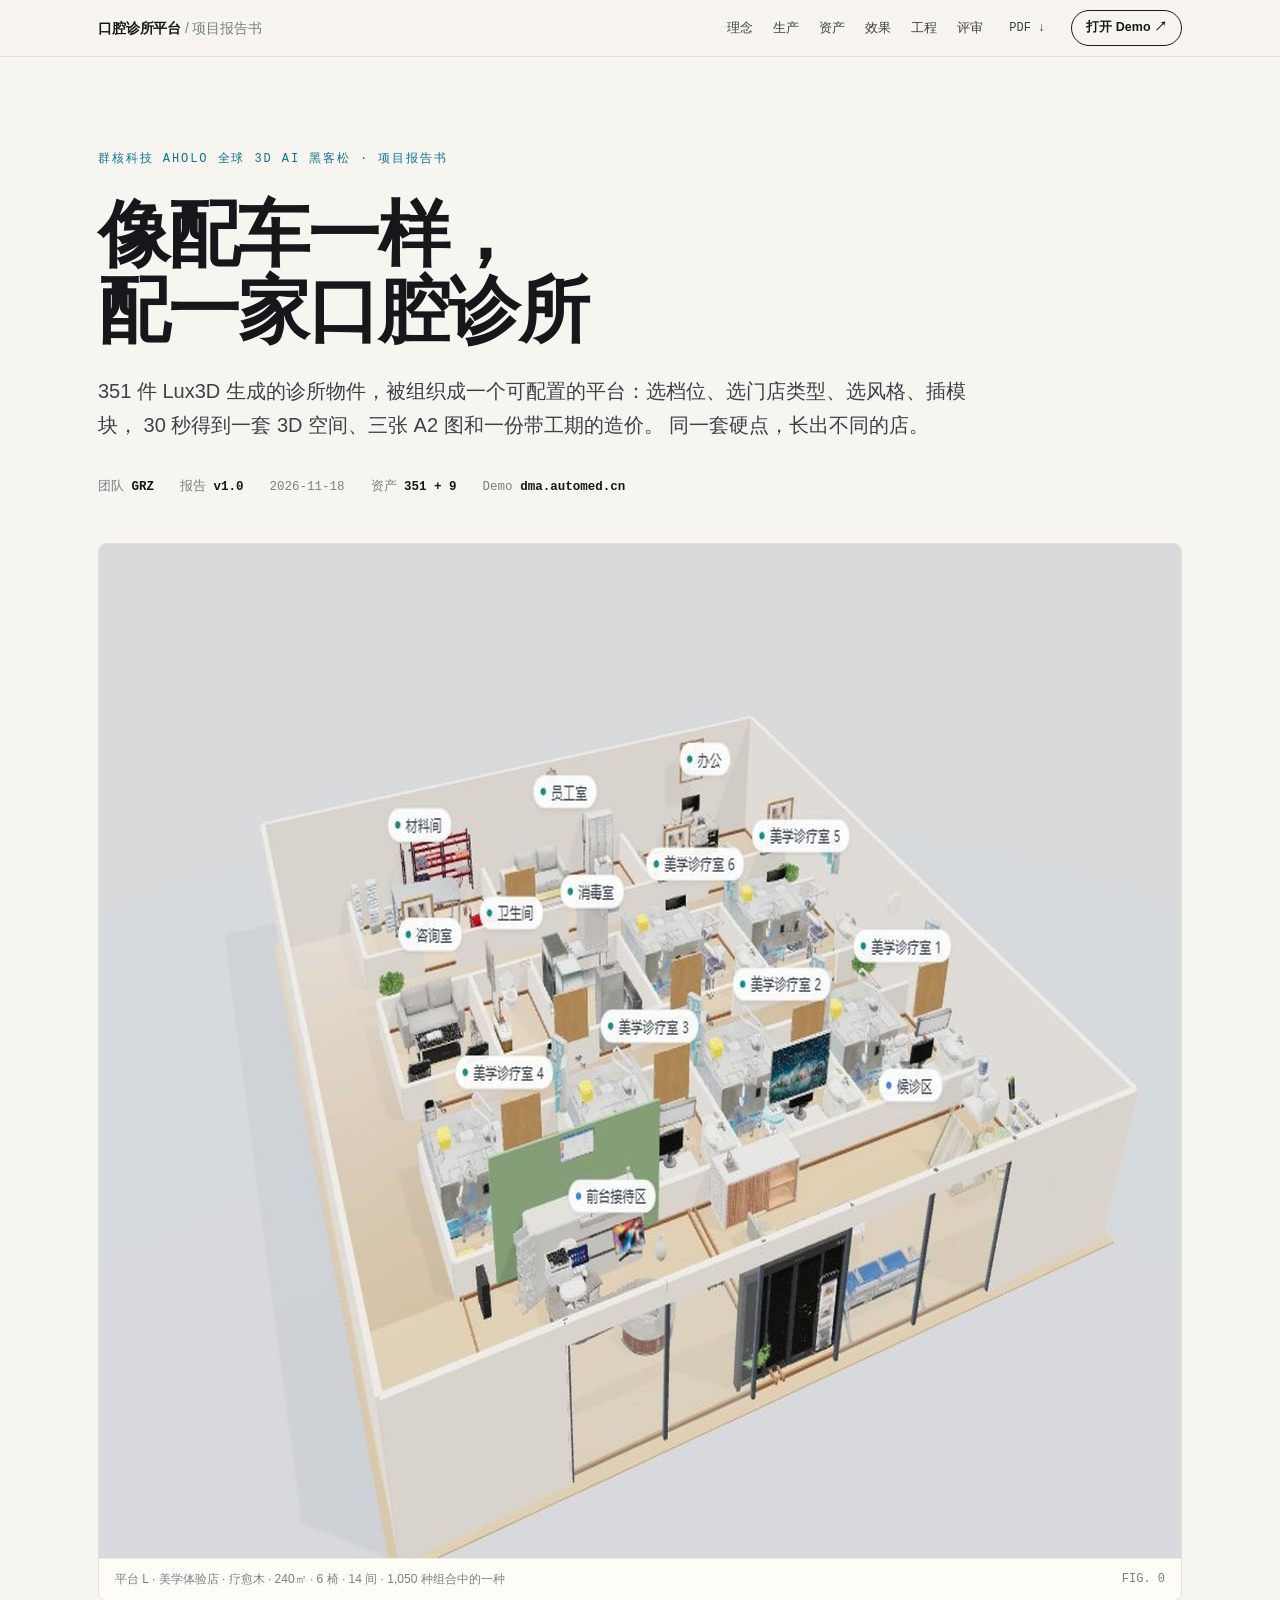
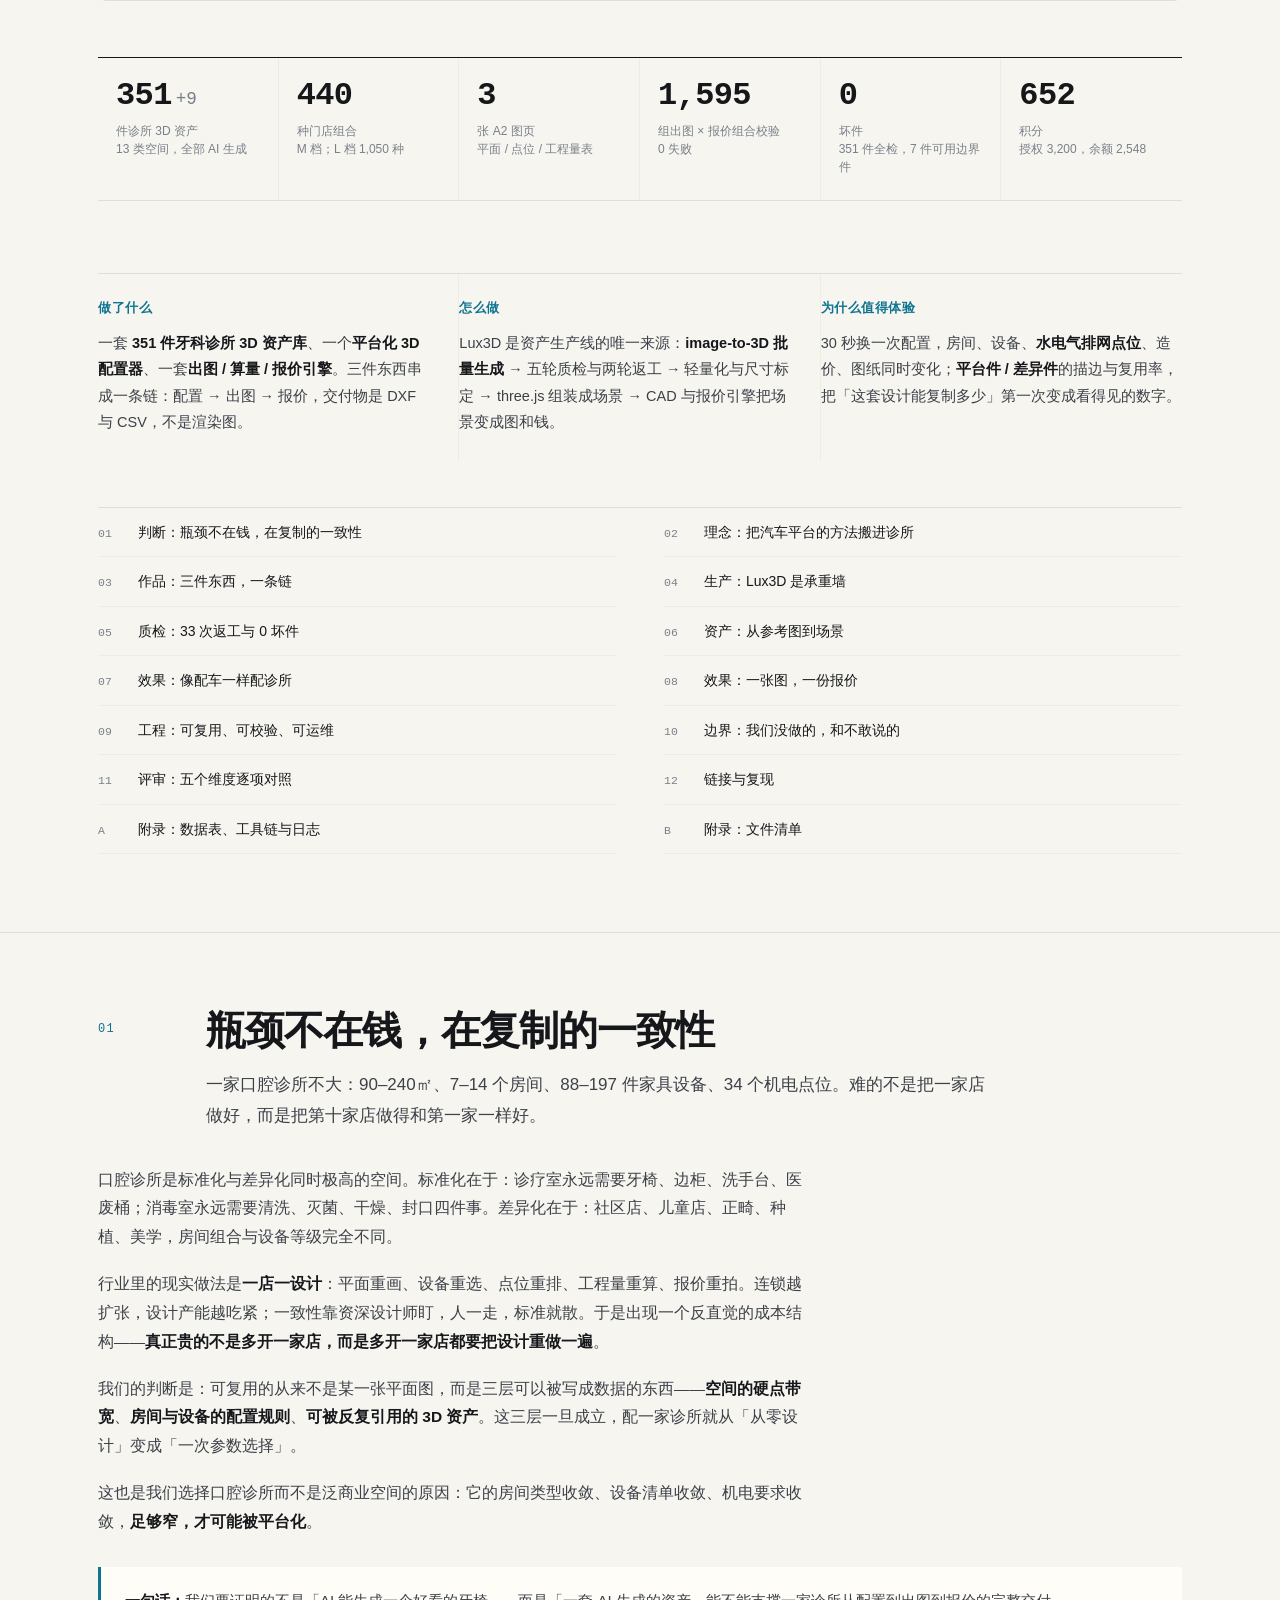
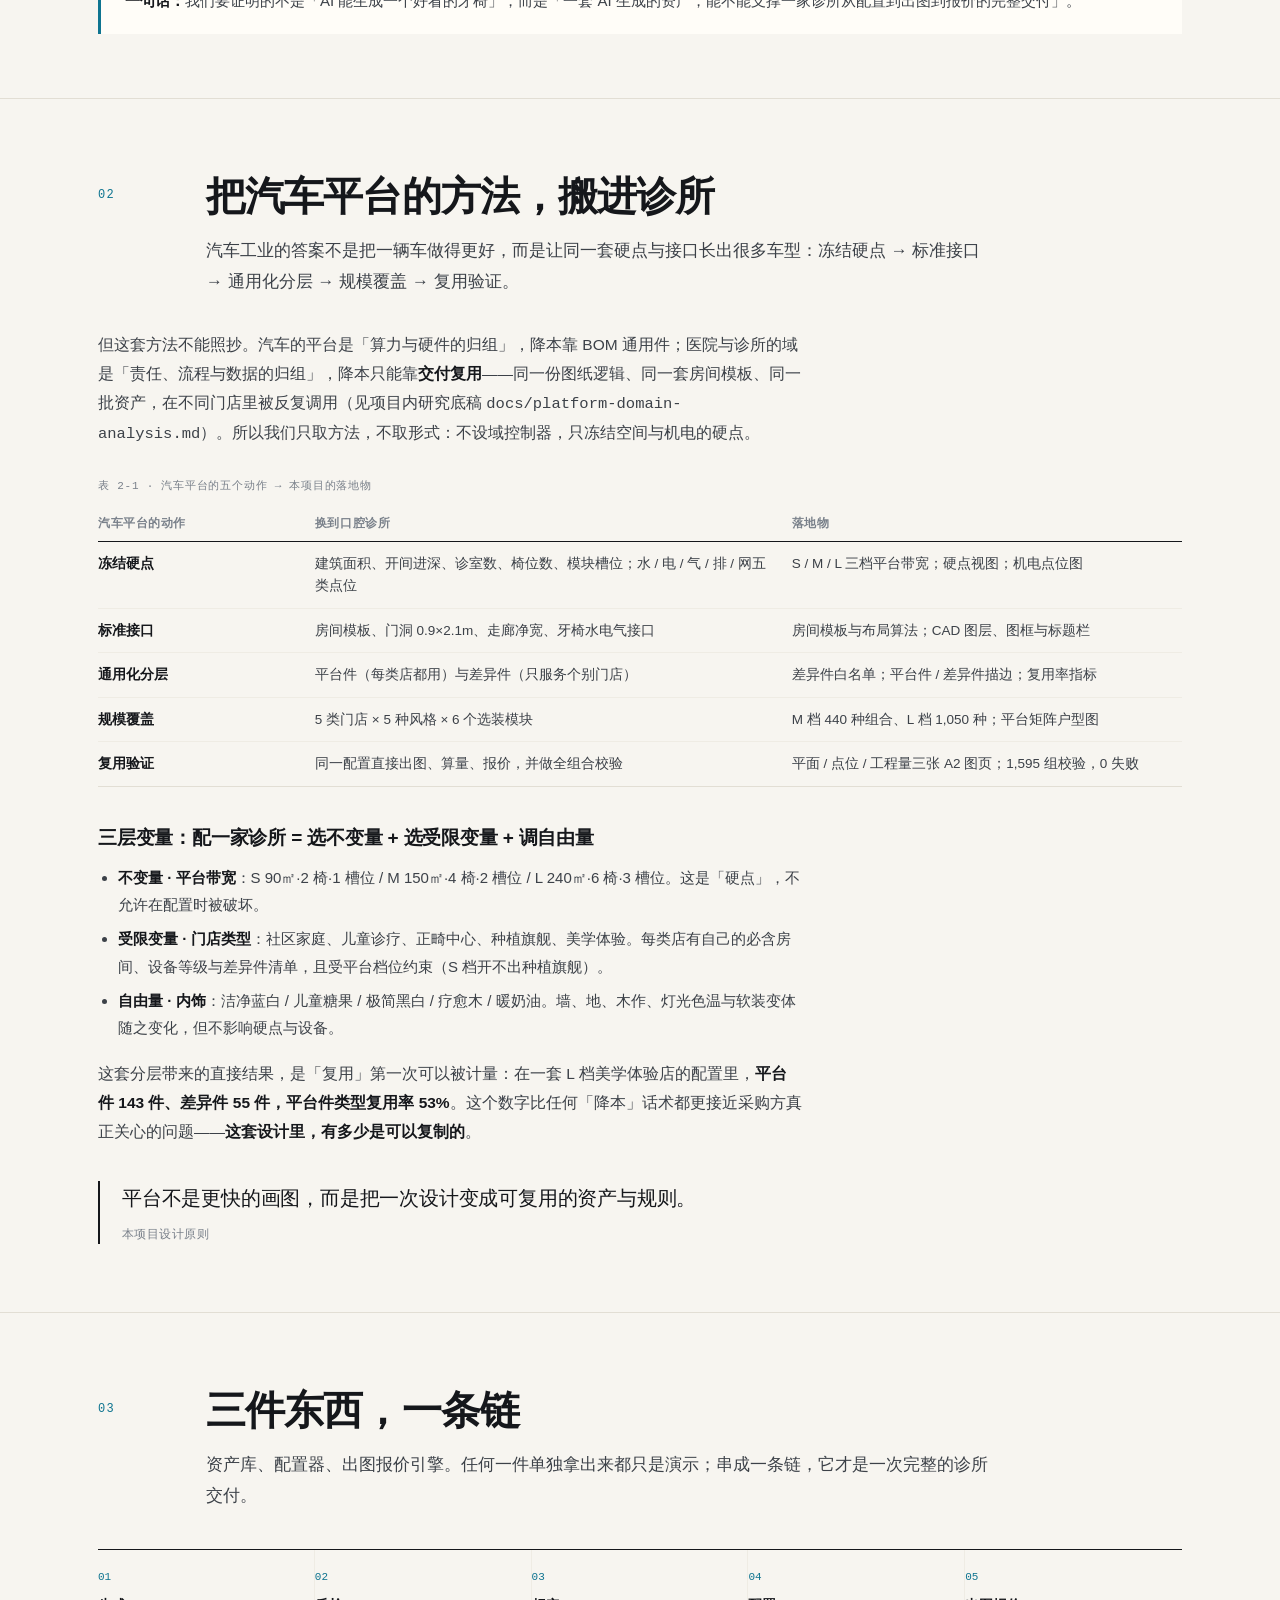
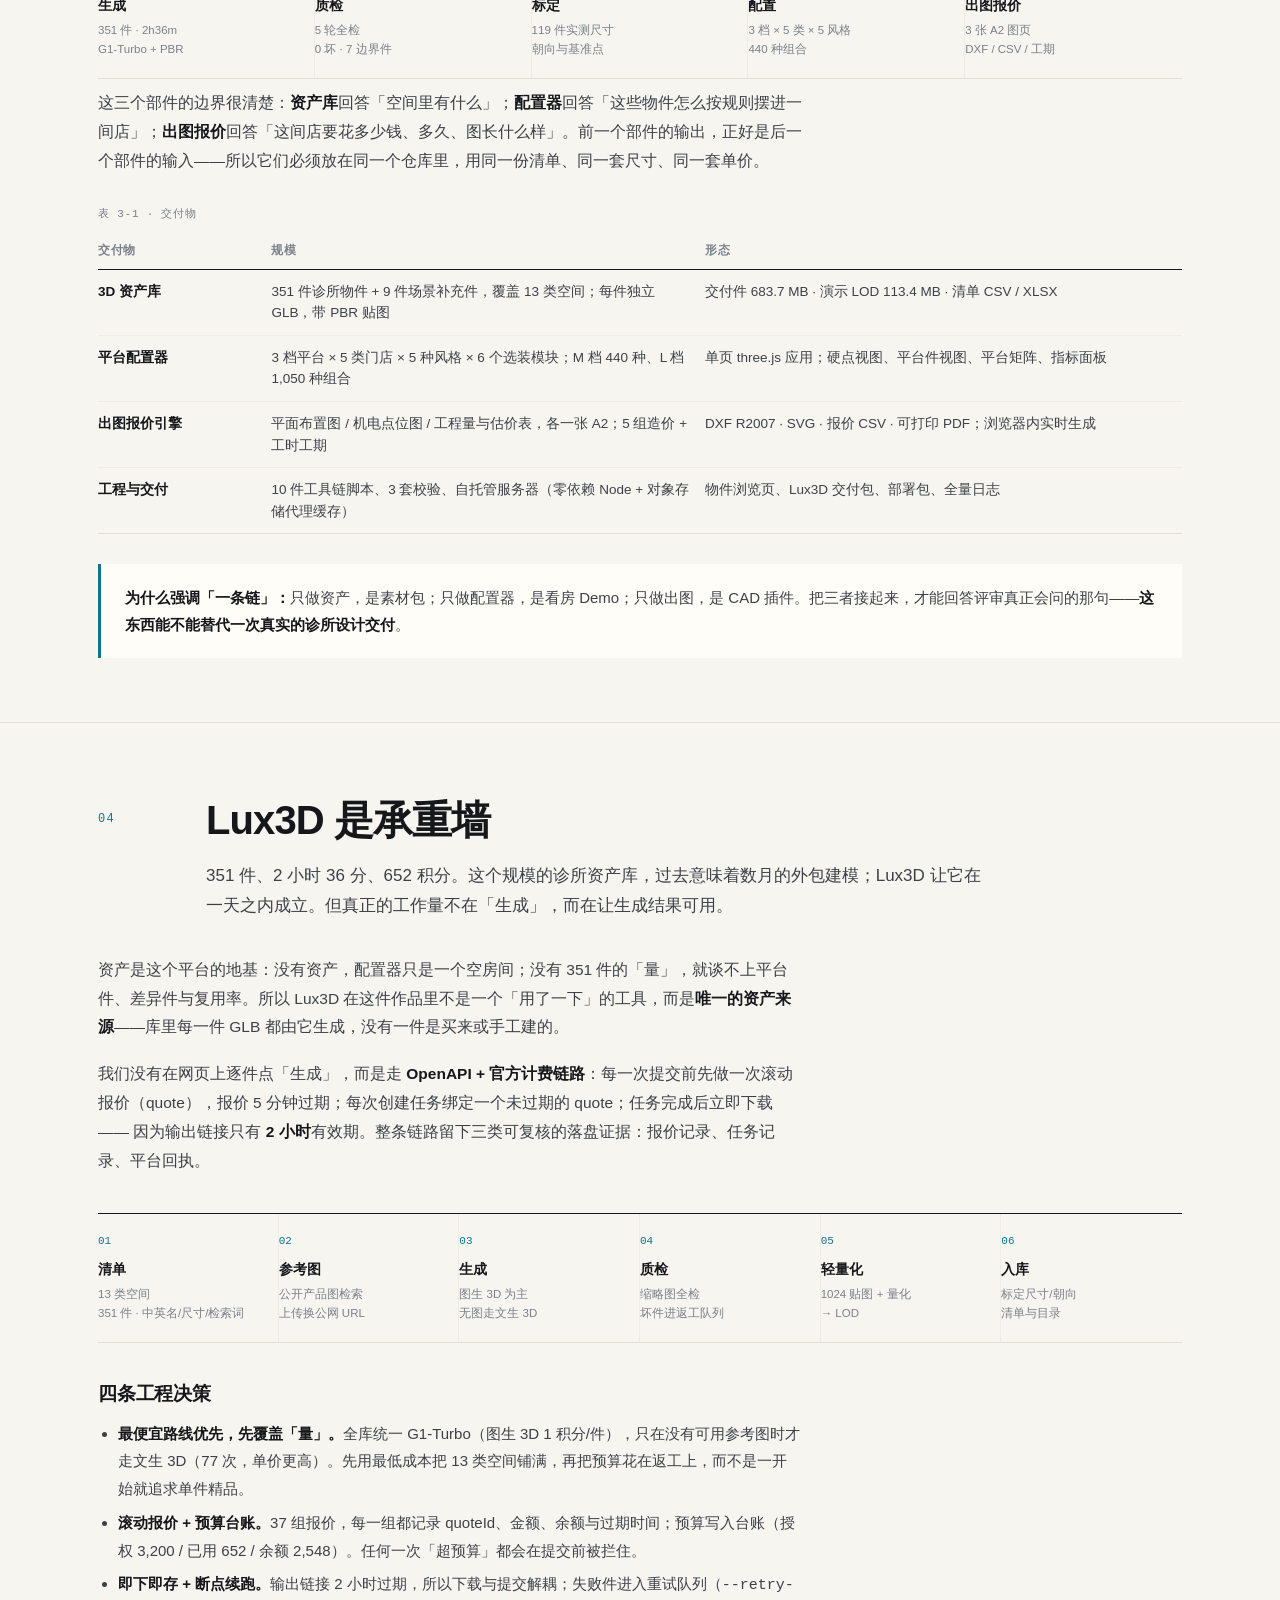
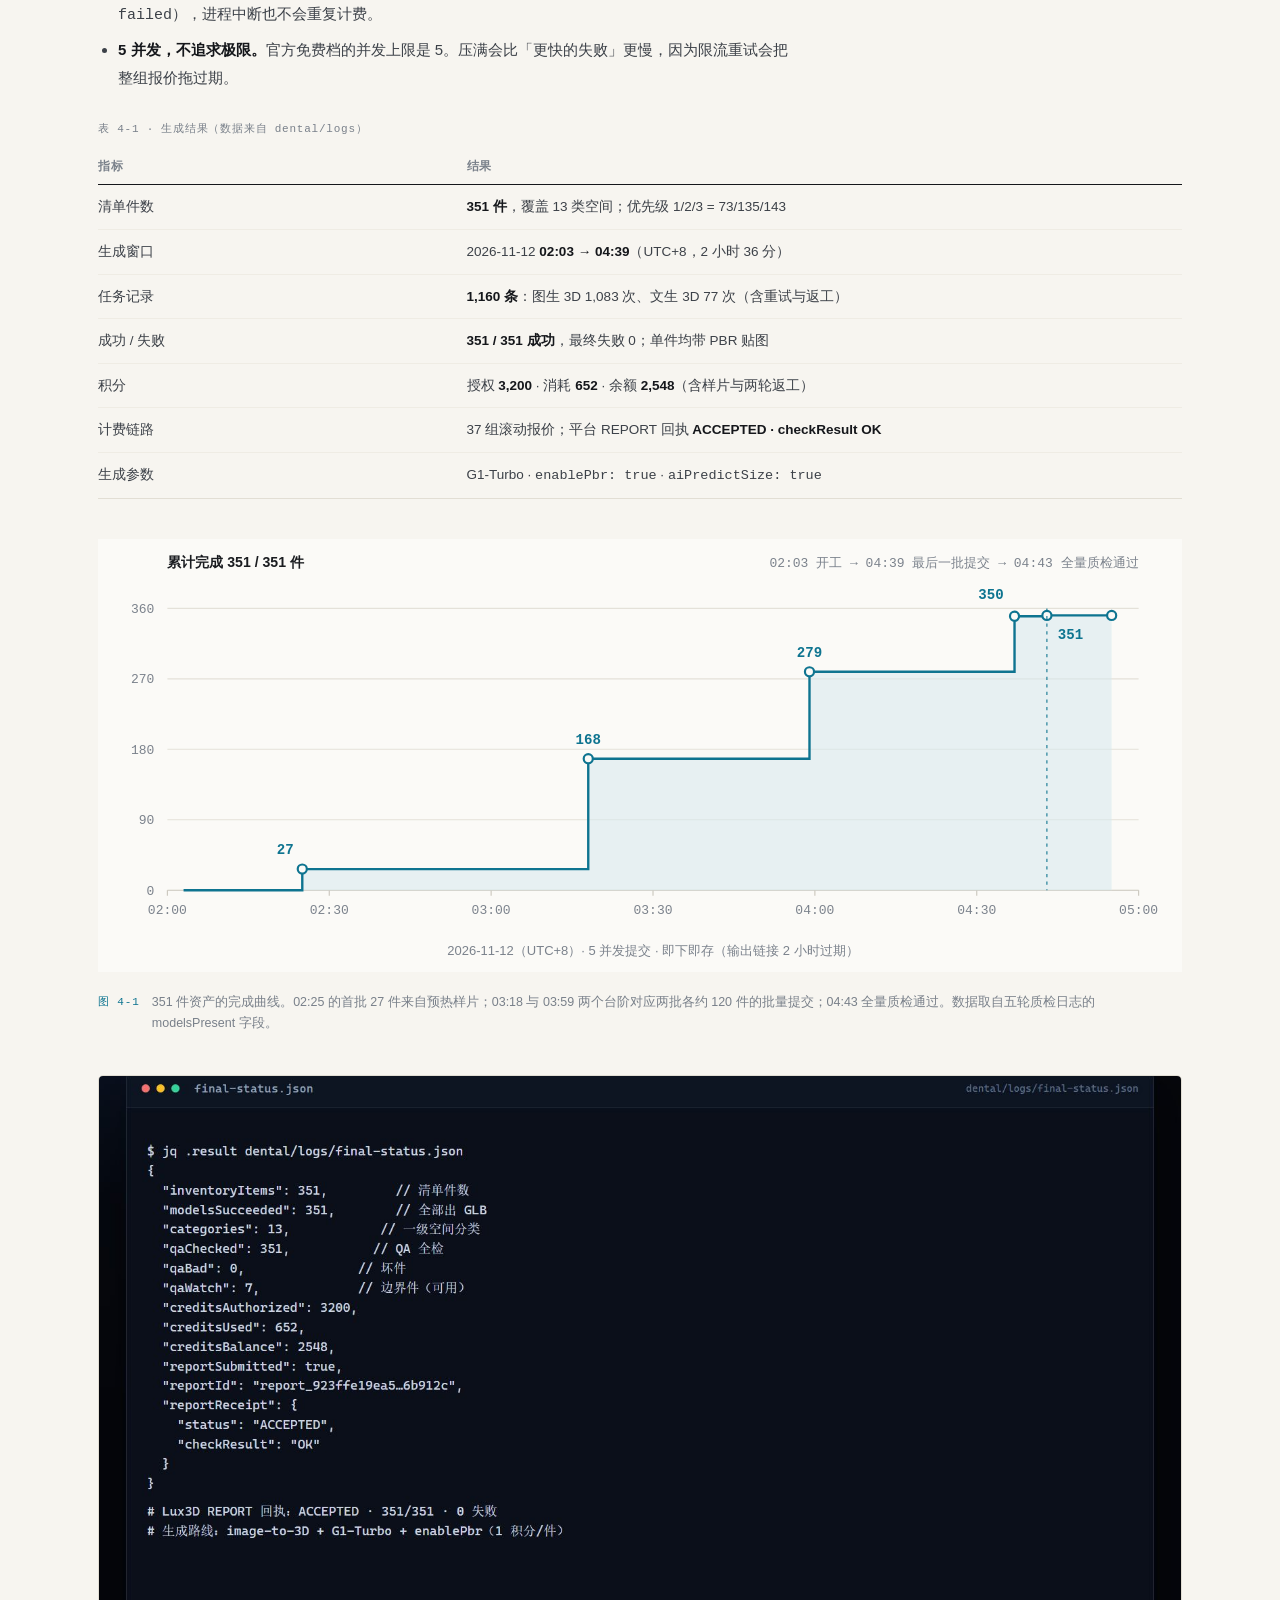
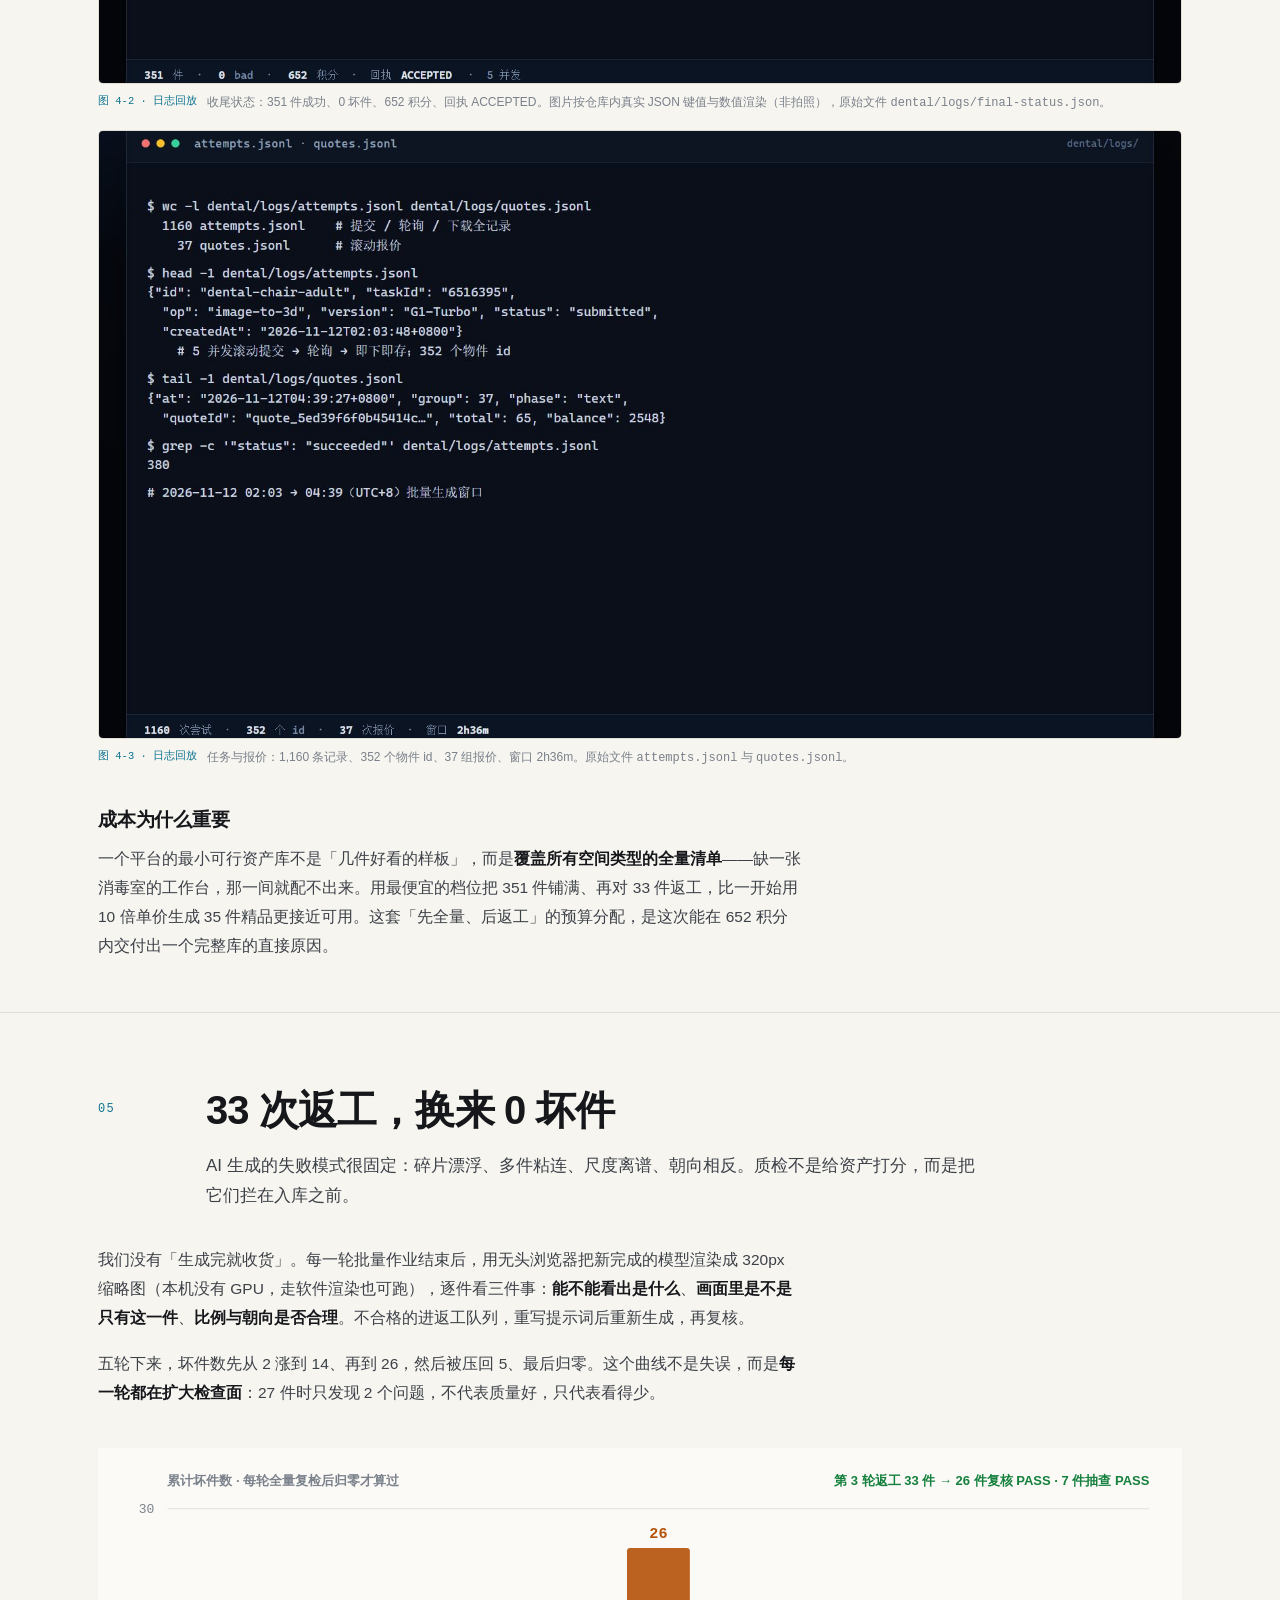
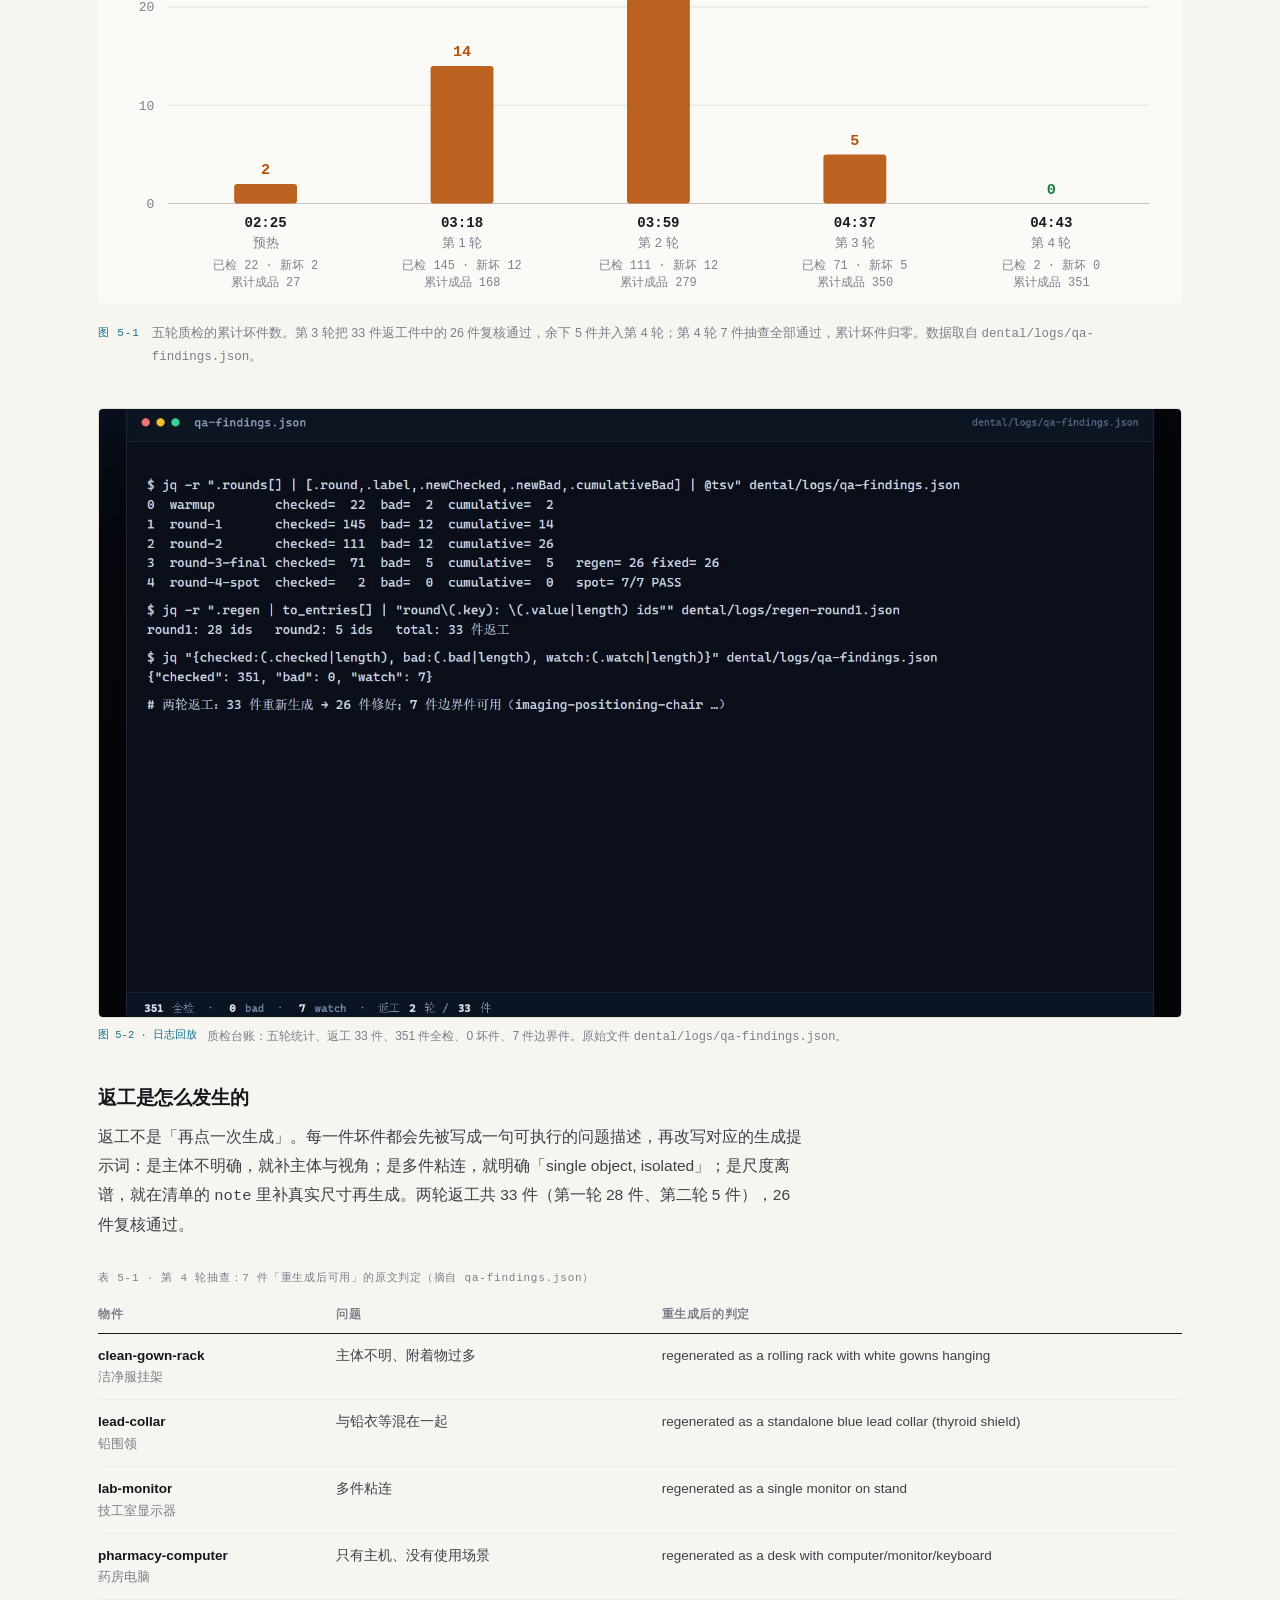
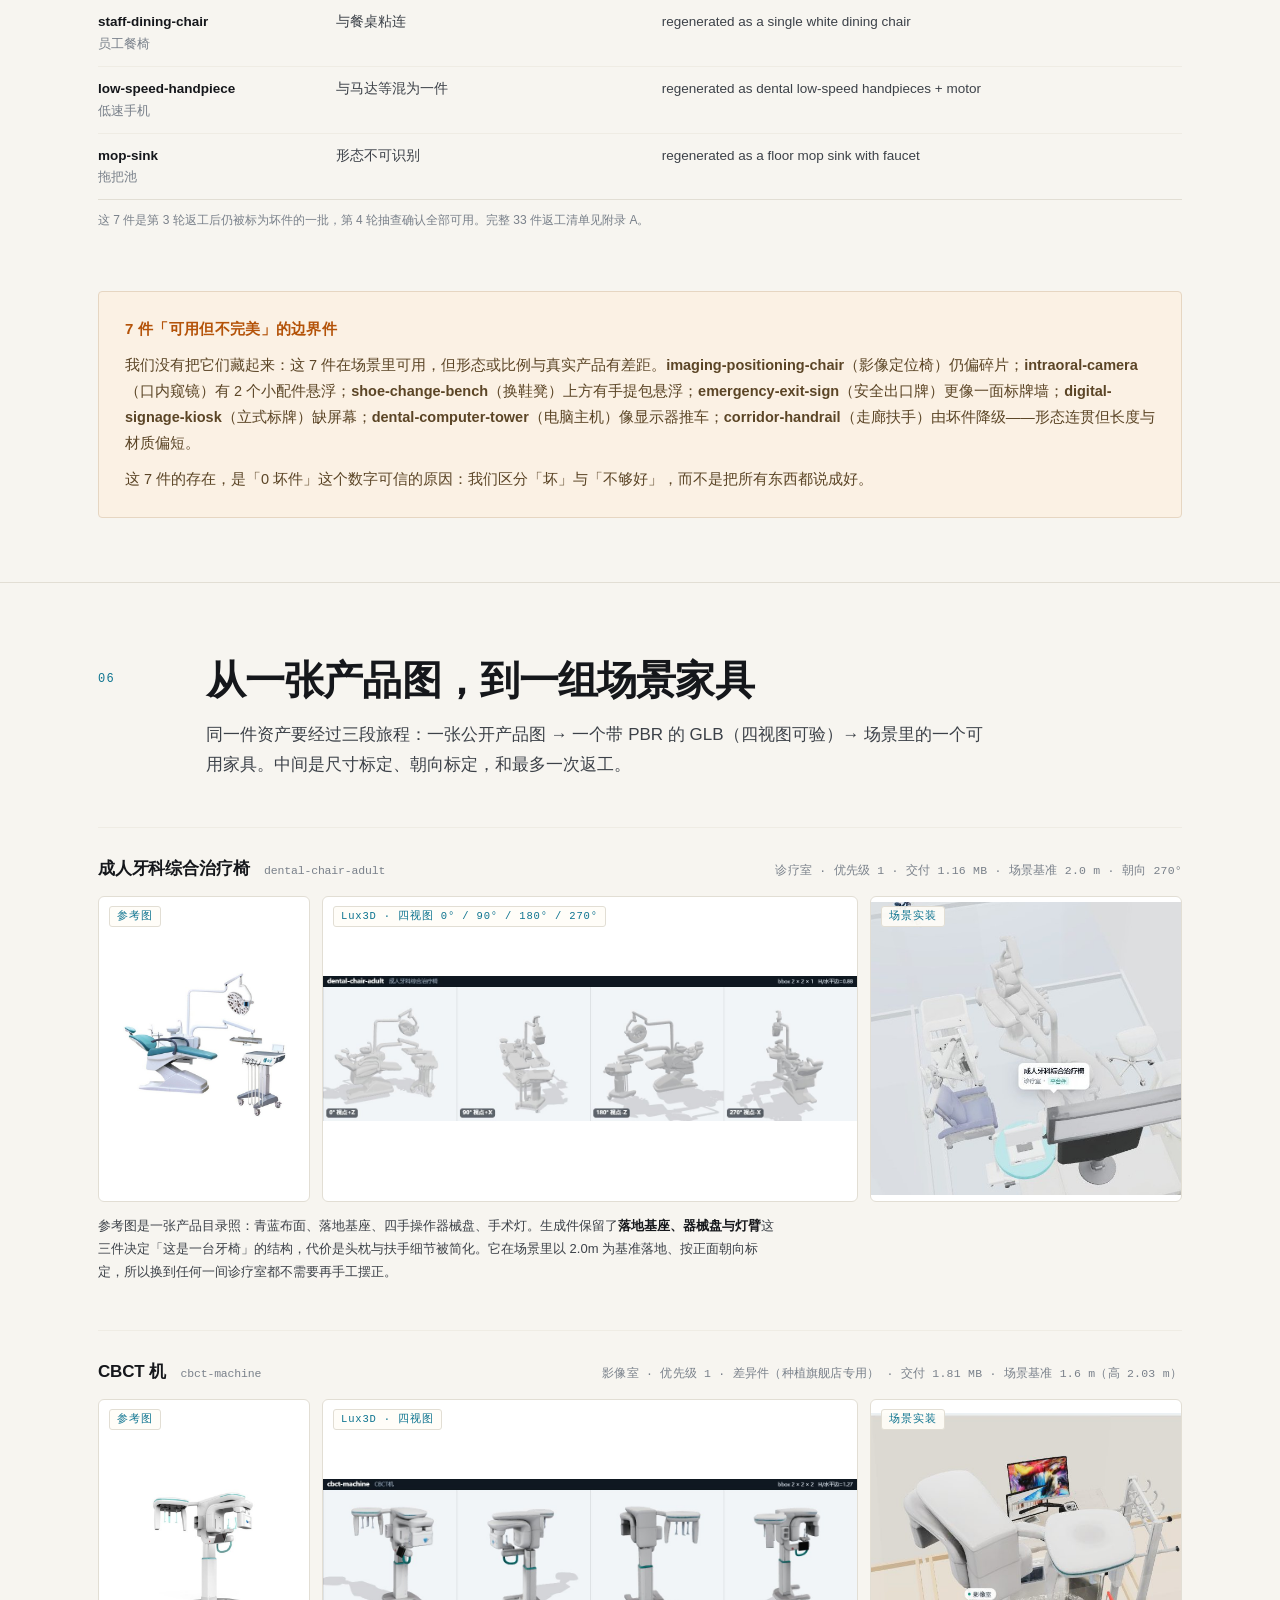
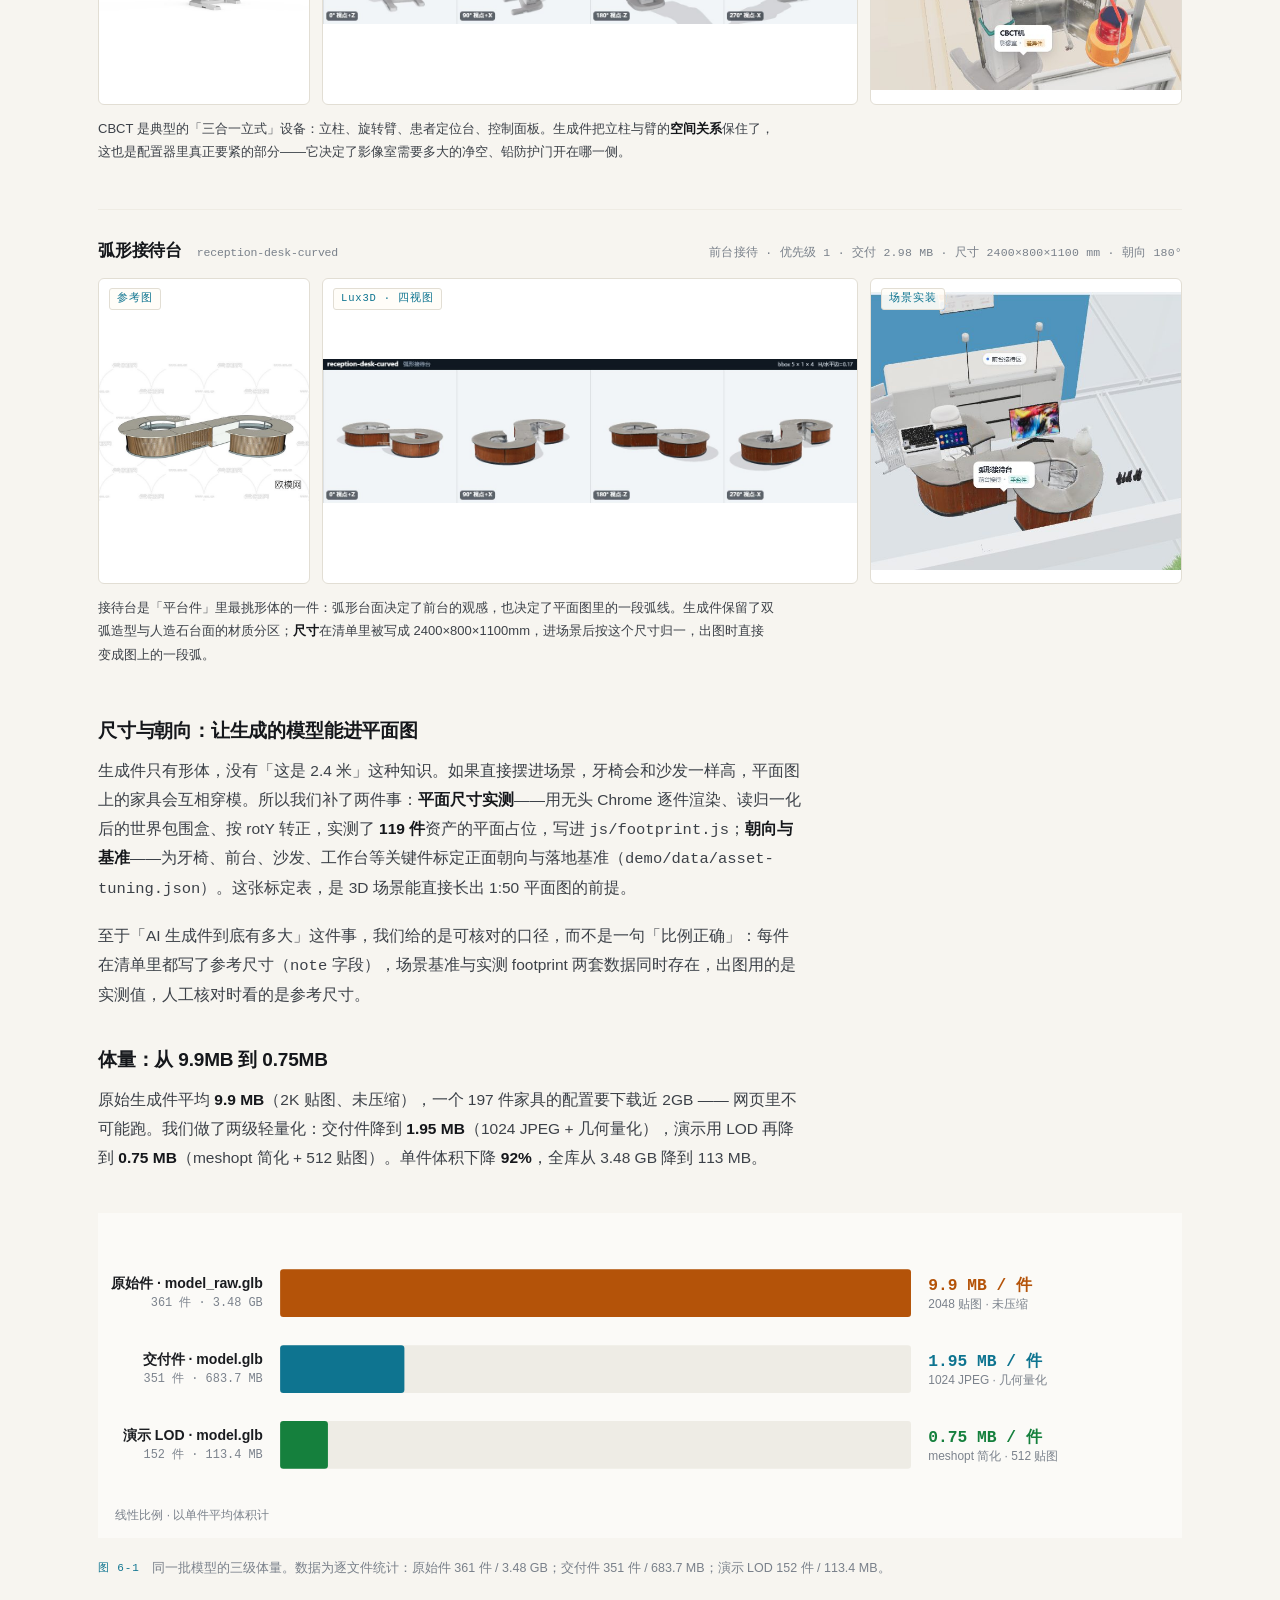
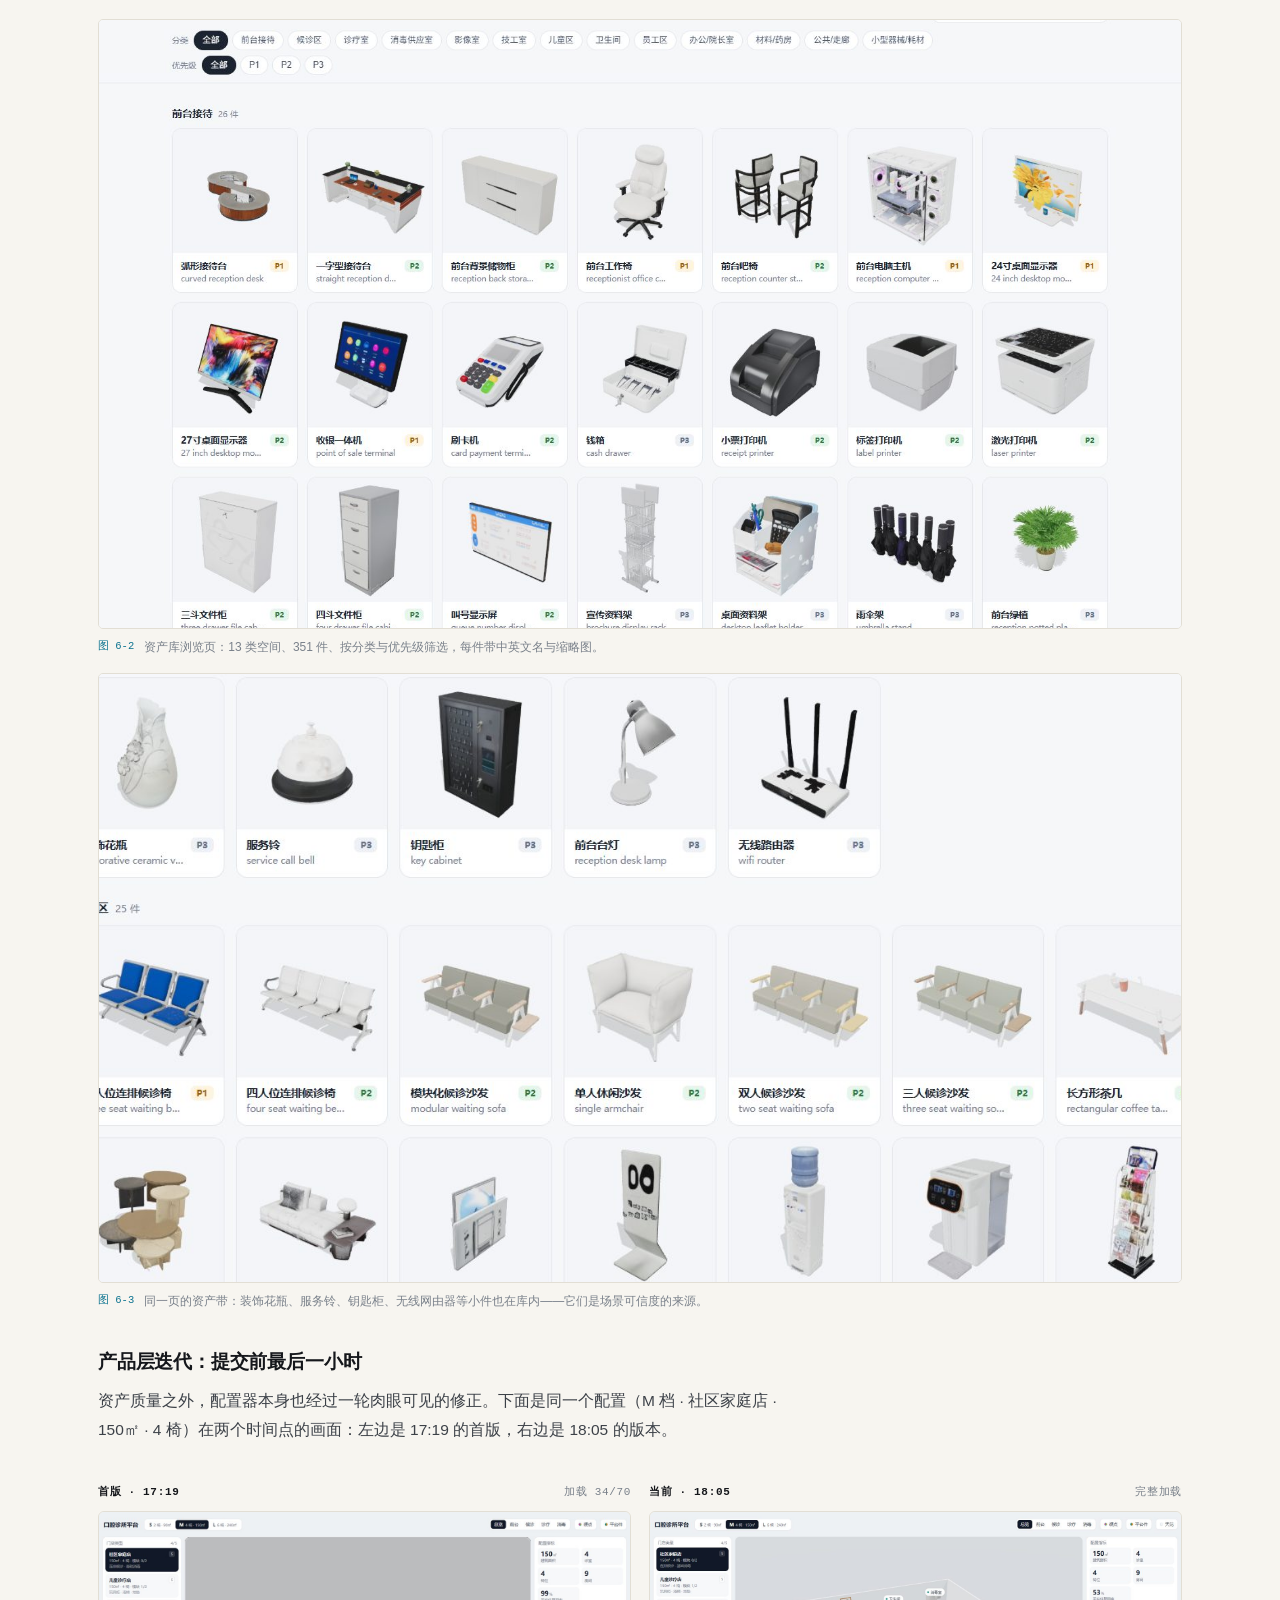
==== commit 60923c57: "报告：顶栏加 PDF 下载入口；重新生成打印版" ====
--- a/index.html
+++ b/index.html
@@ -57,6 +57,8 @@
 .nav-links{display:flex;gap:20px;margin-left:auto;font-size:13px}
 .nav-links a{color:var(--ink-2);border:0}
 .nav-links a:hover{color:var(--teal-deep)}
+.nav-pdf{font-family:var(--mono);font-size:12px;color:var(--ink-2);border:0;white-space:nowrap}
+.nav-pdf:hover{color:var(--teal-deep)}
 .nav-cta{
   border:1px solid var(--ink);border-radius:999px;padding:6px 14px;font-size:12.5px;
   font-weight:600;color:var(--ink);white-space:nowrap;
@@ -292,6 +294,7 @@
       <a href="#engineering">工程</a>
       <a href="#review">评审</a>
     </div>
+    <a class="nav-pdf" href="report.pdf" target="_blank" rel="noopener">PDF ↓</a>
     <a class="nav-cta" href="https://dma.automed.cn/demo/index.html" target="_blank" rel="noopener">打开 Demo ↗</a>
   </div>
 </nav>
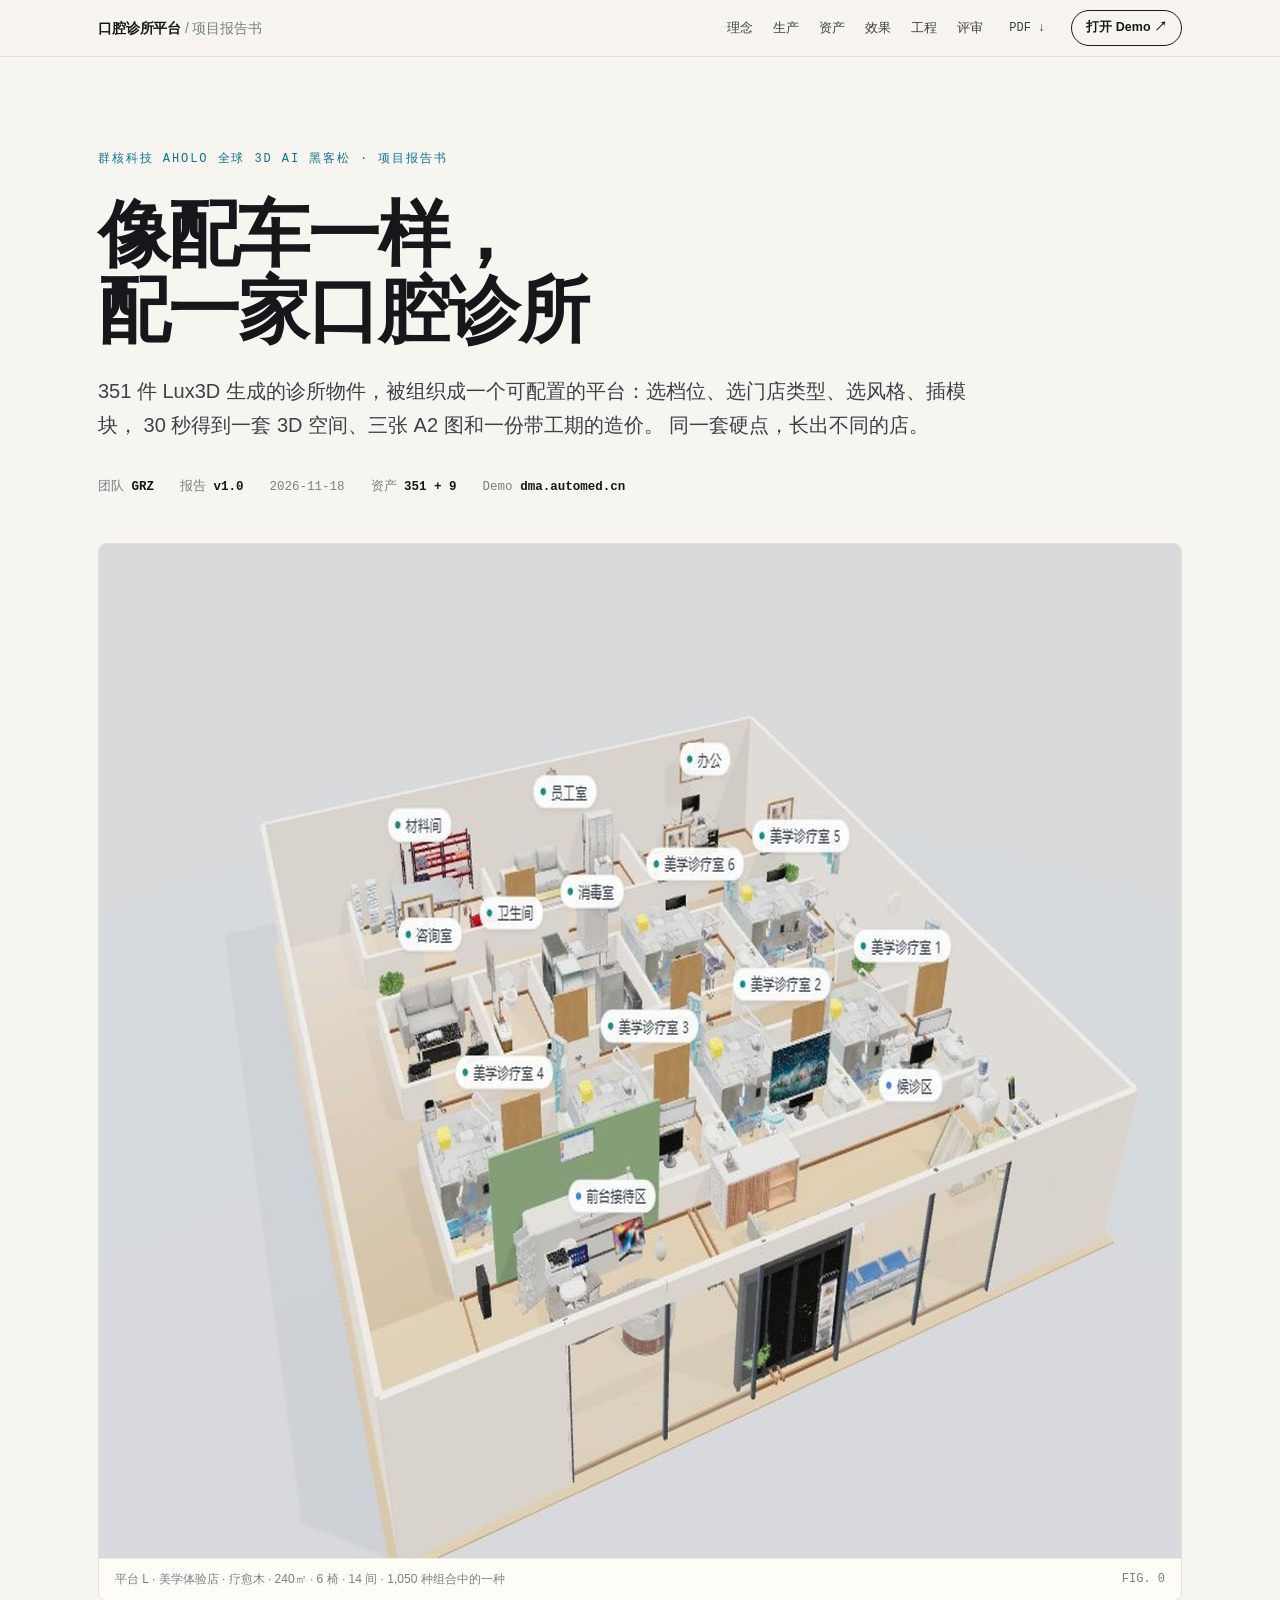
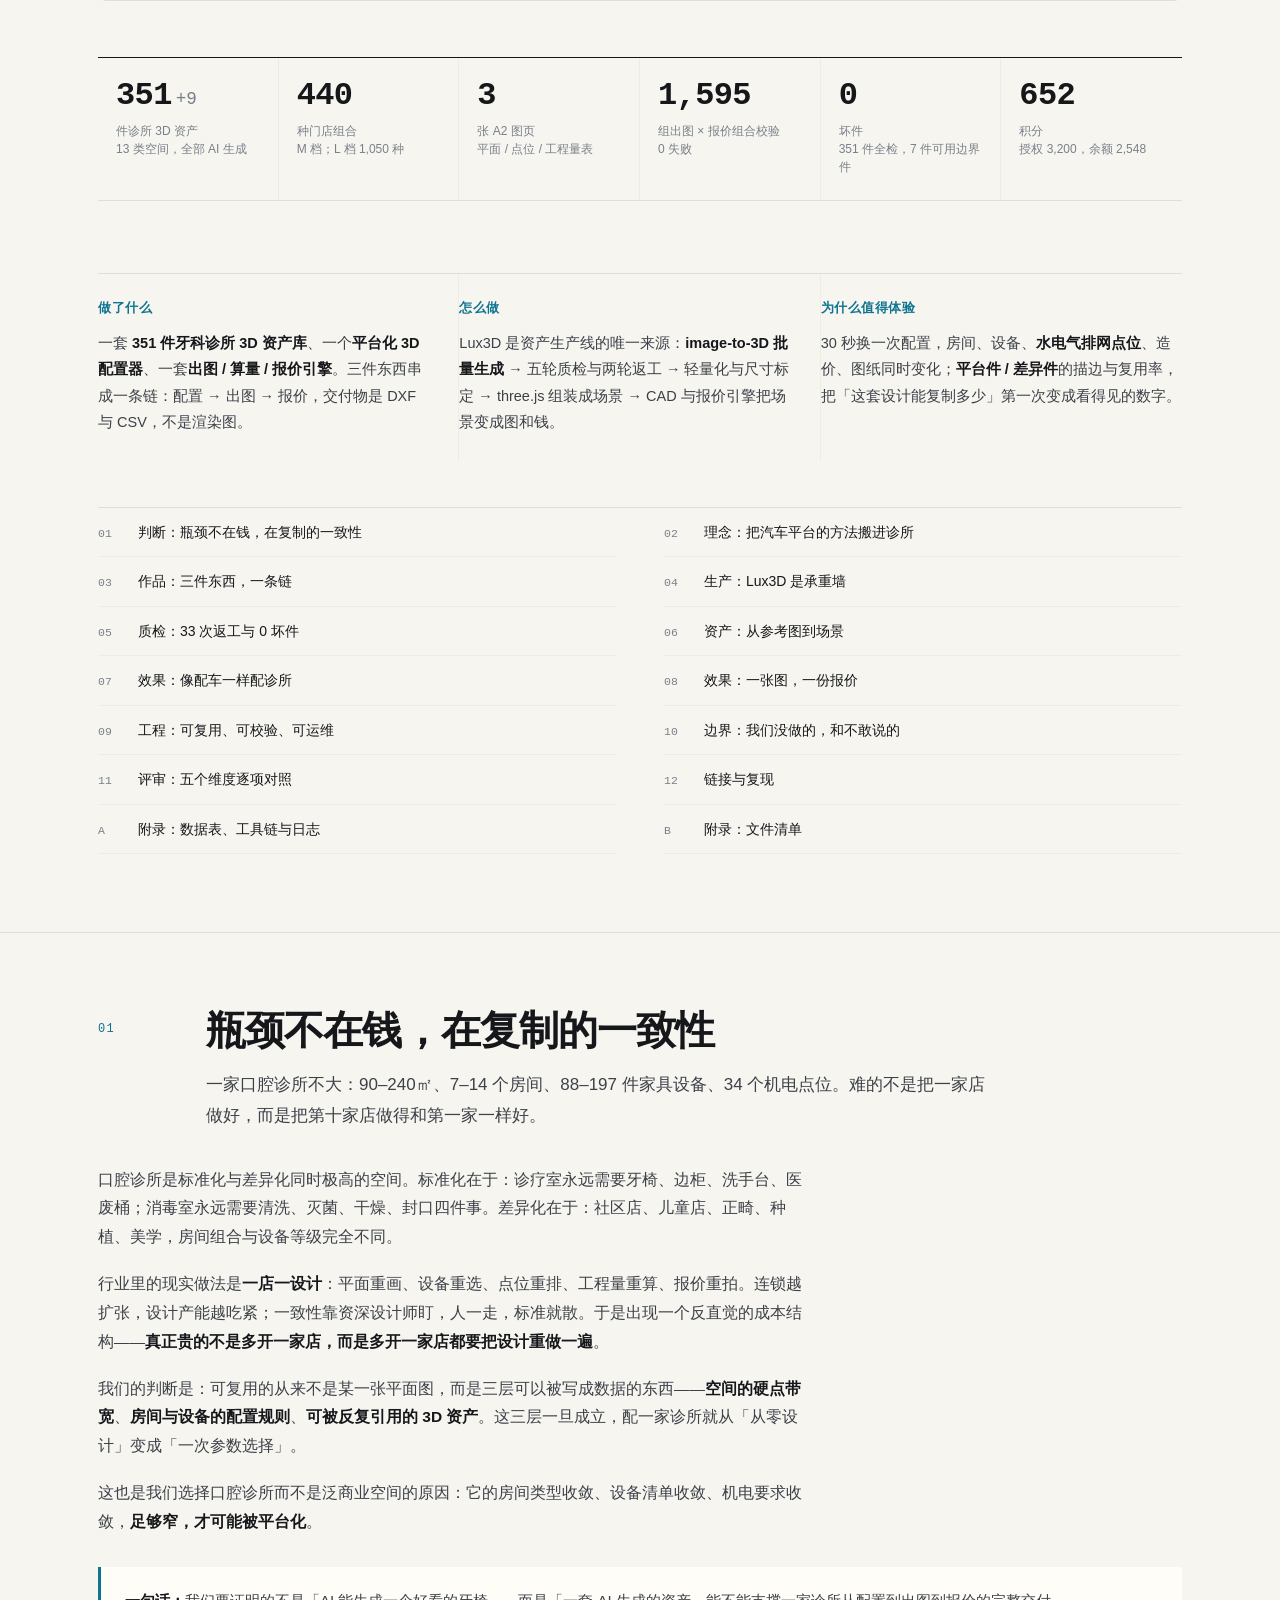
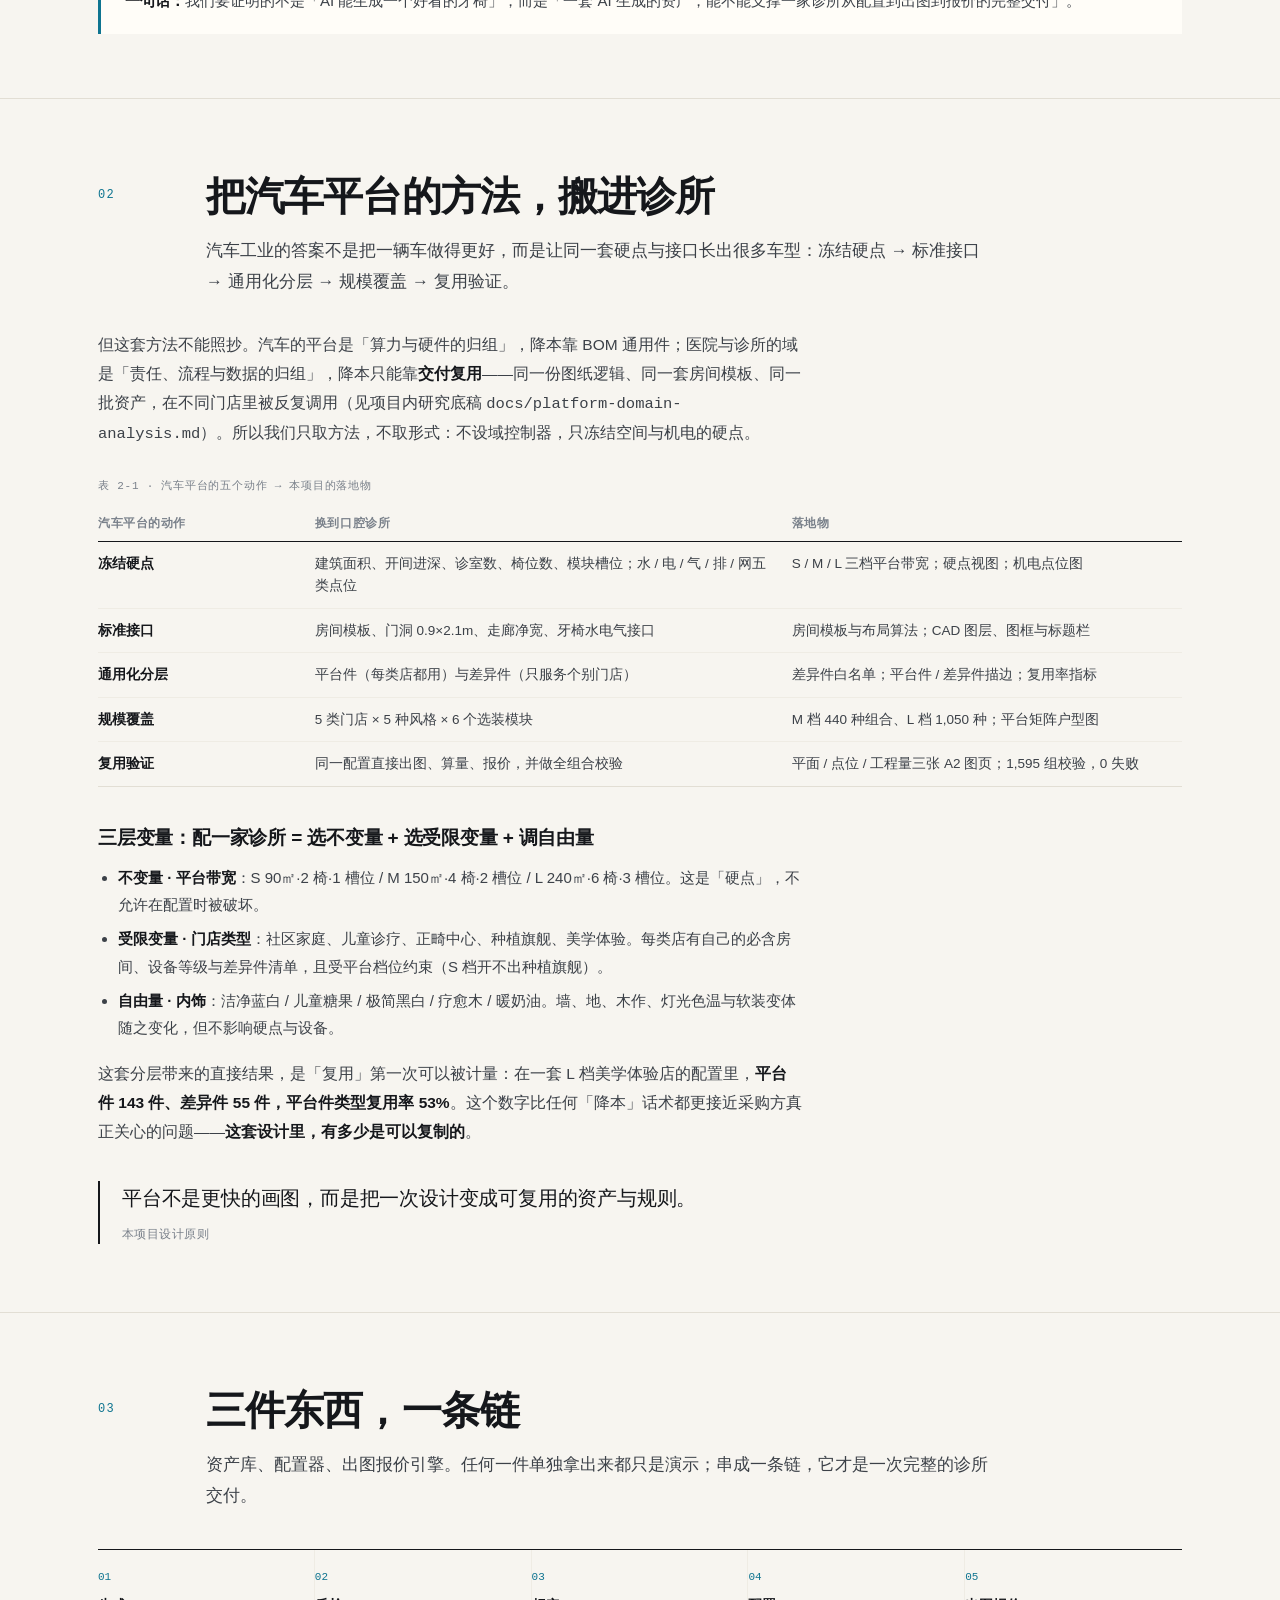
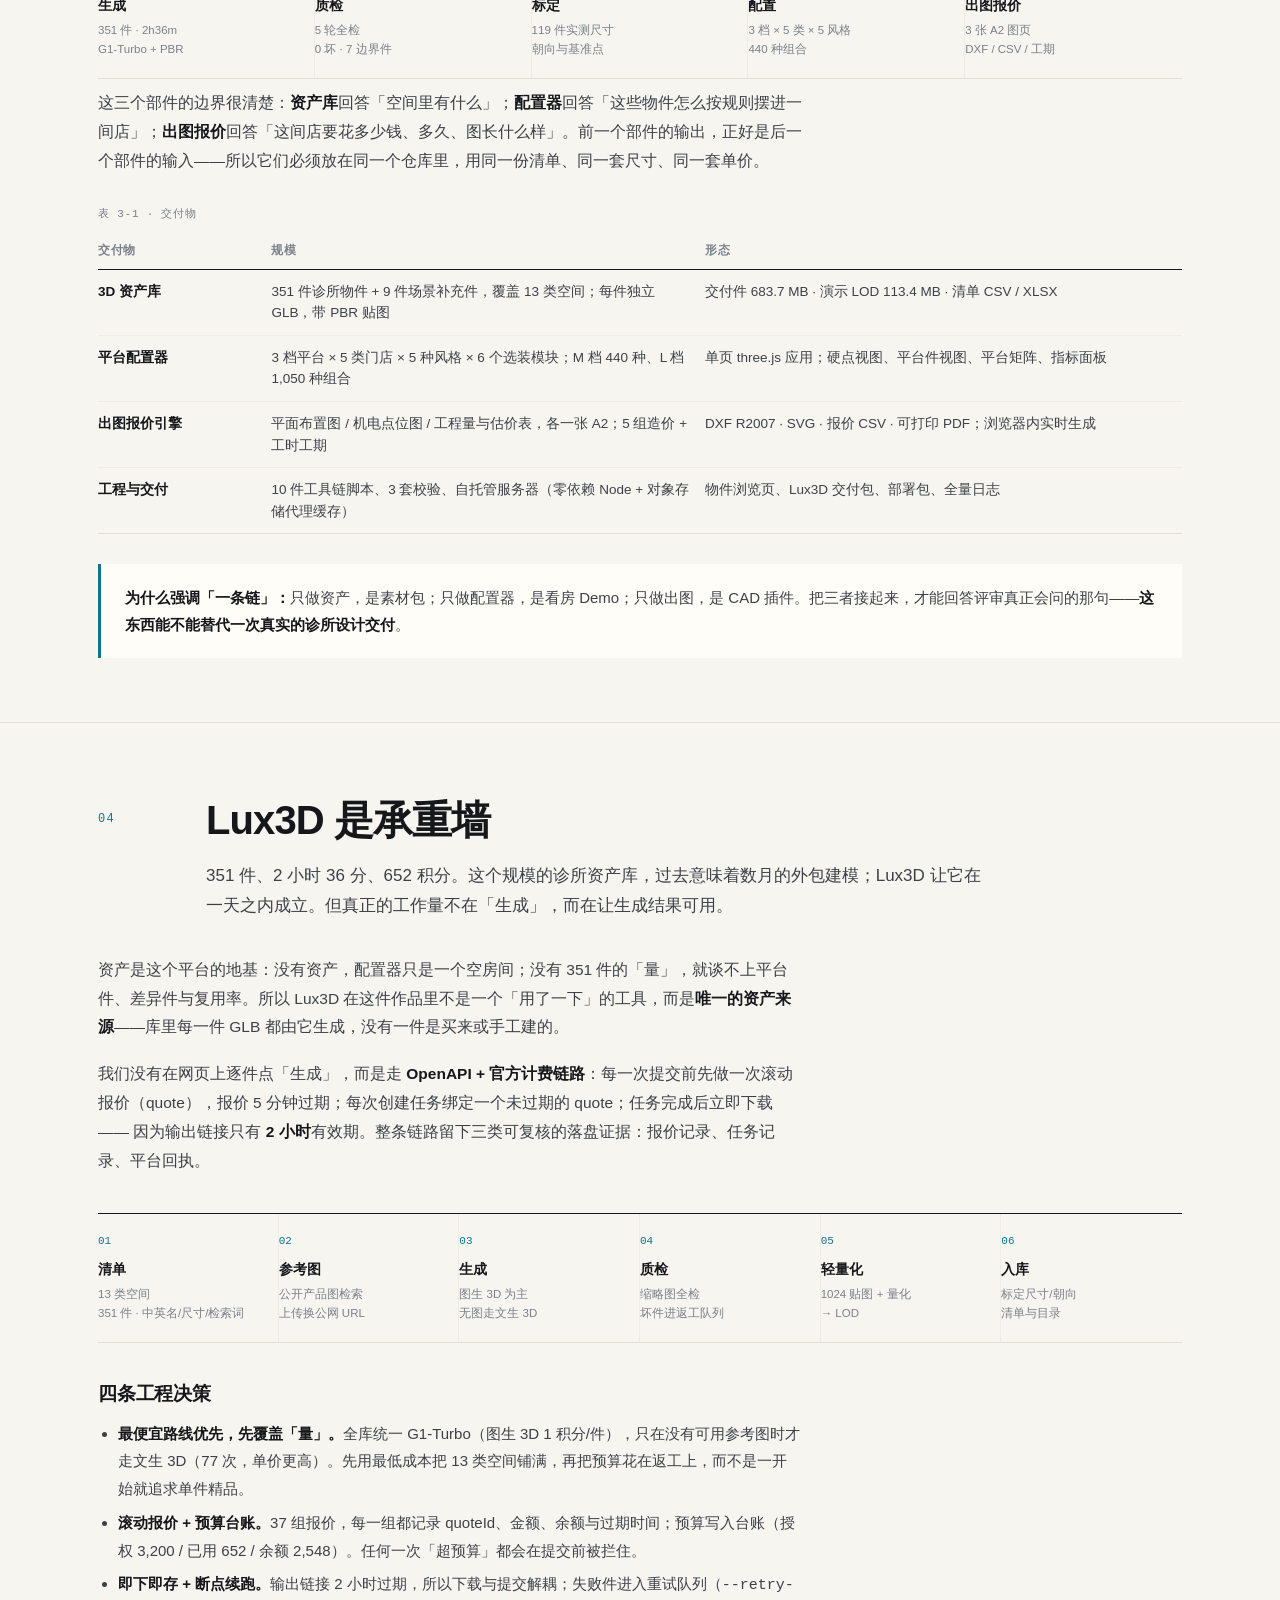
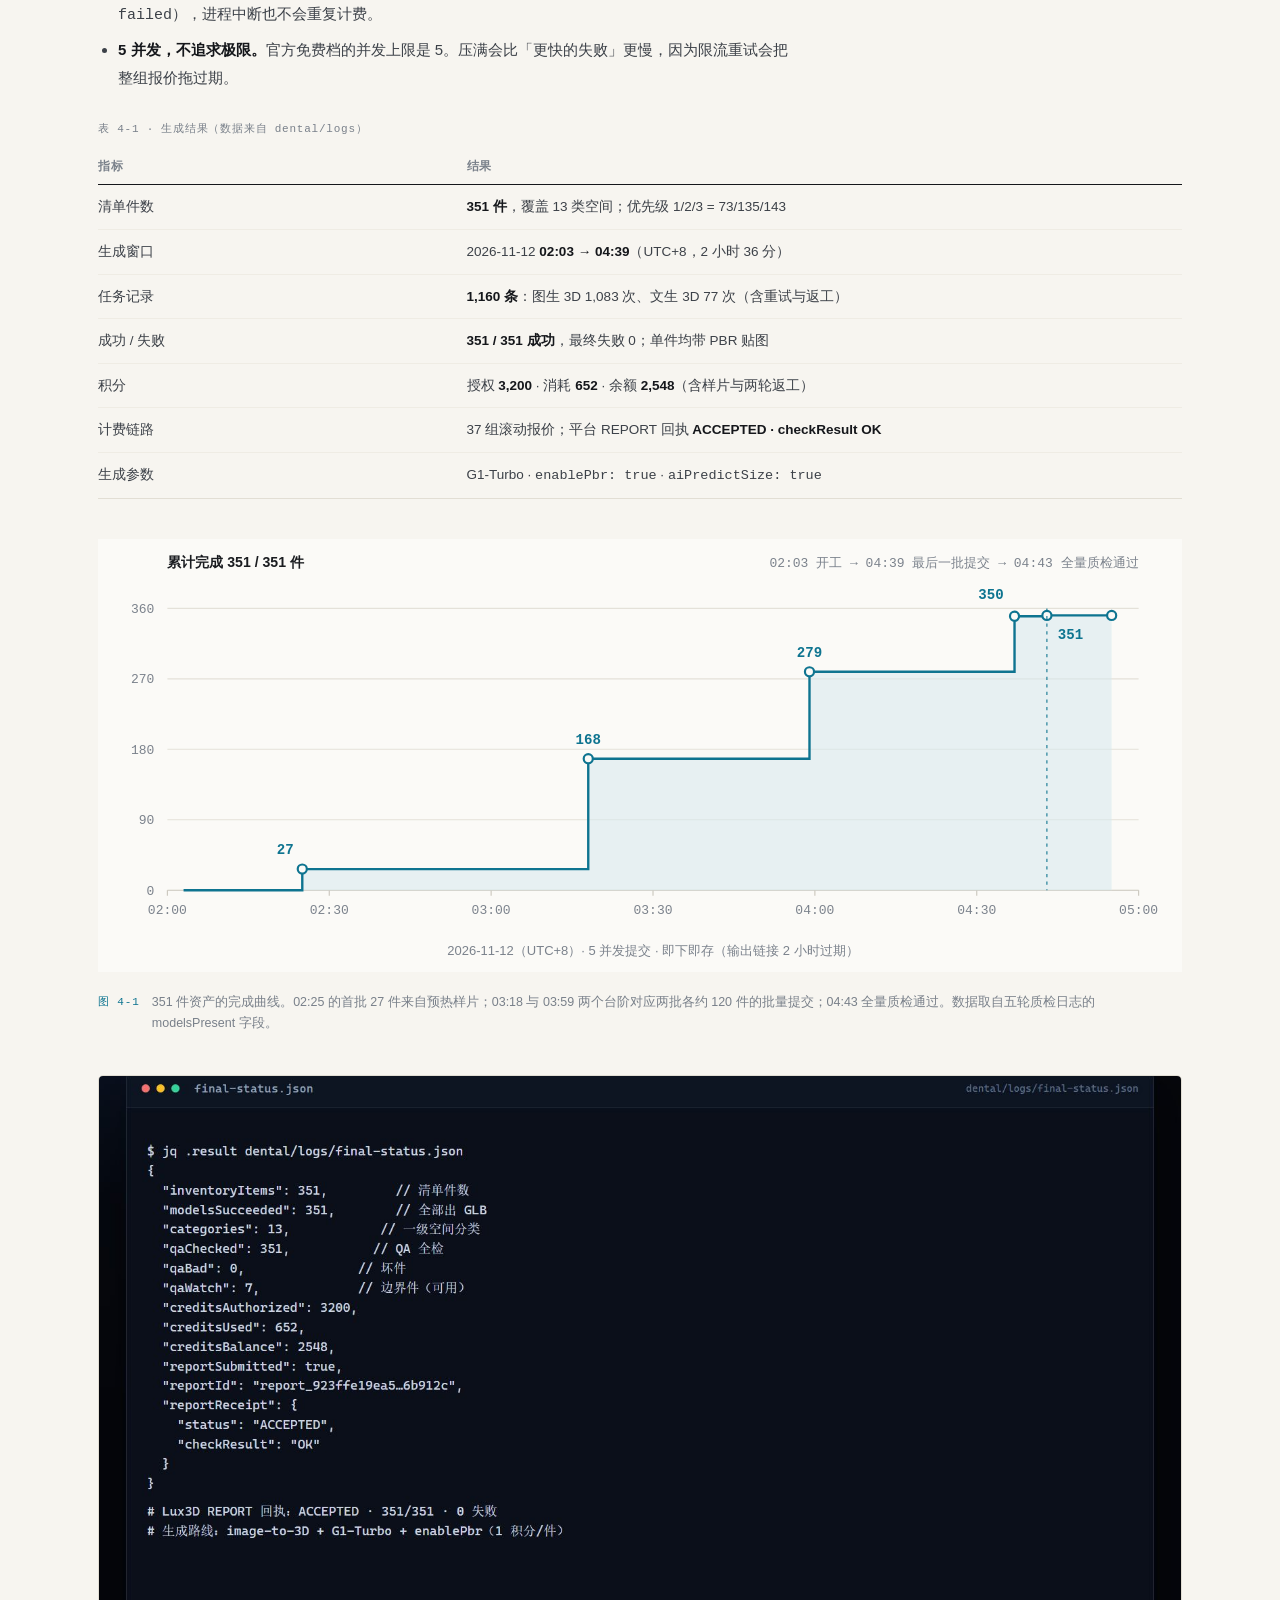
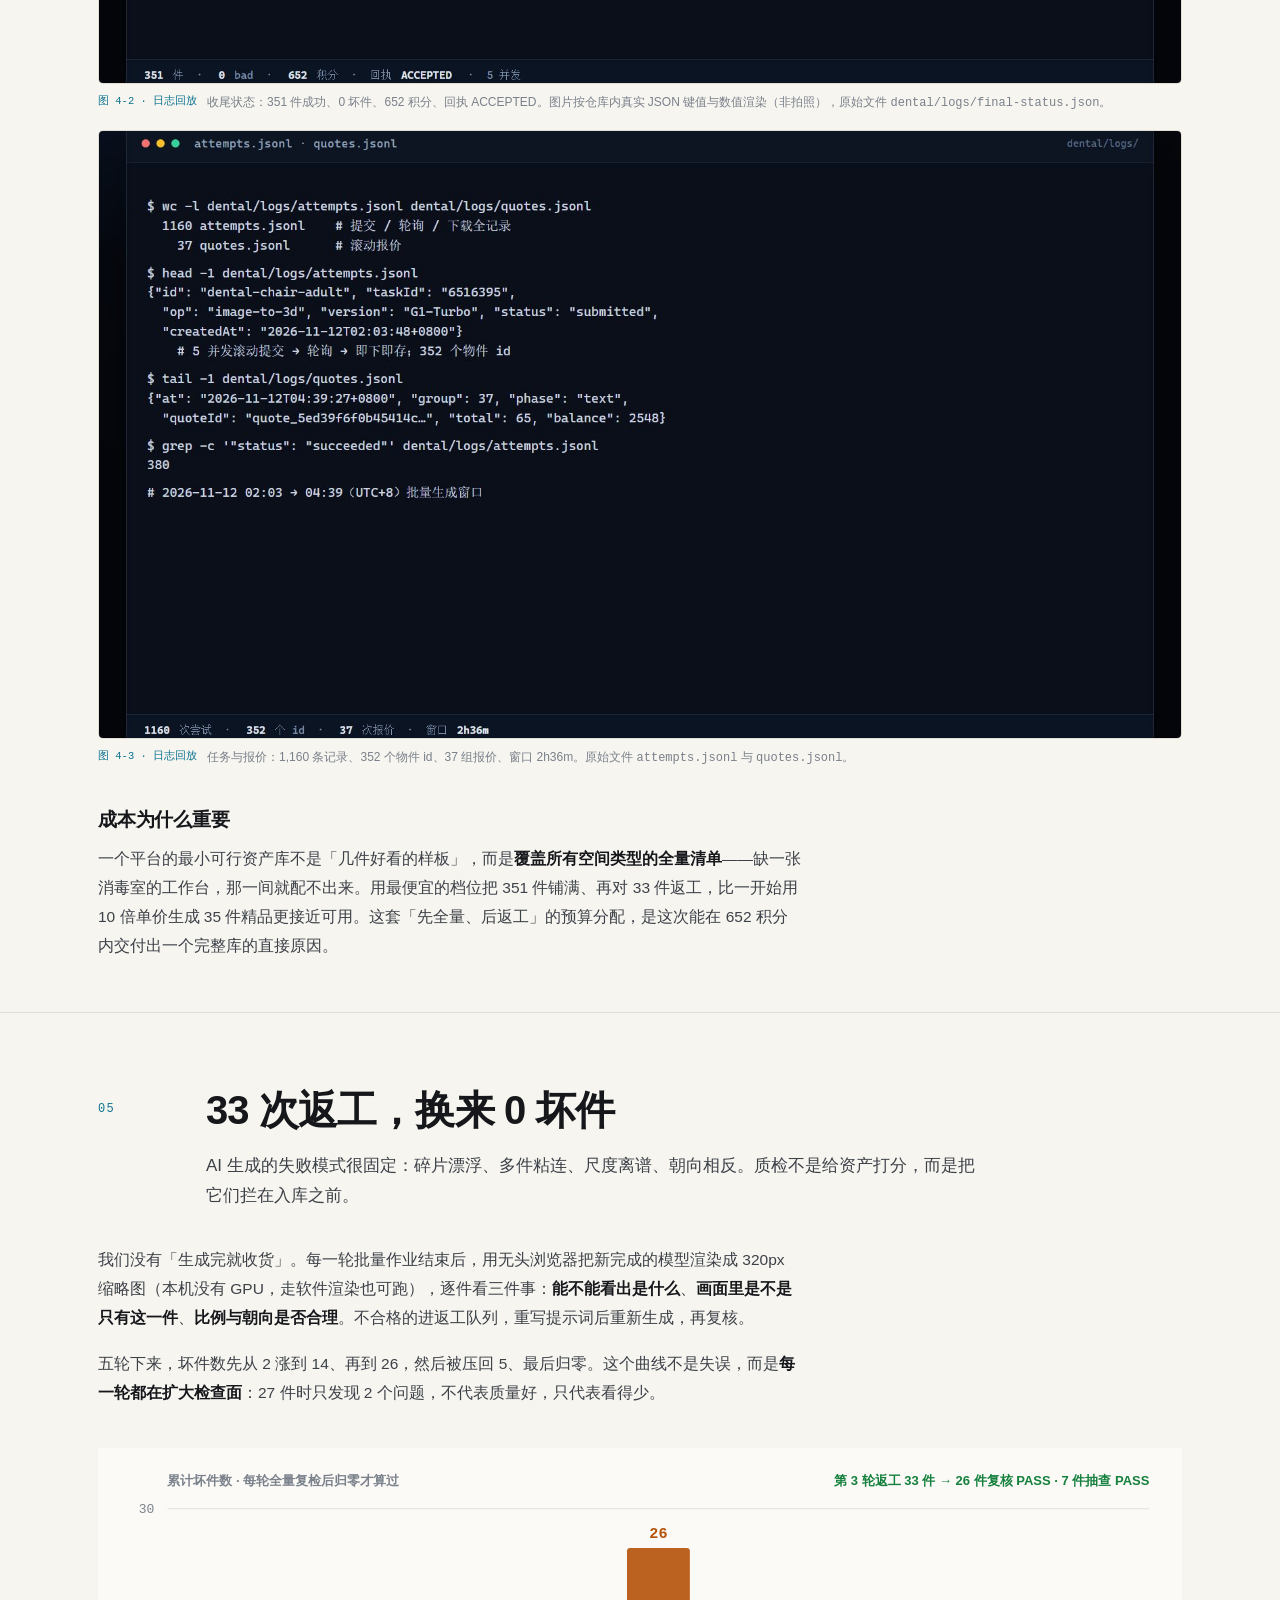
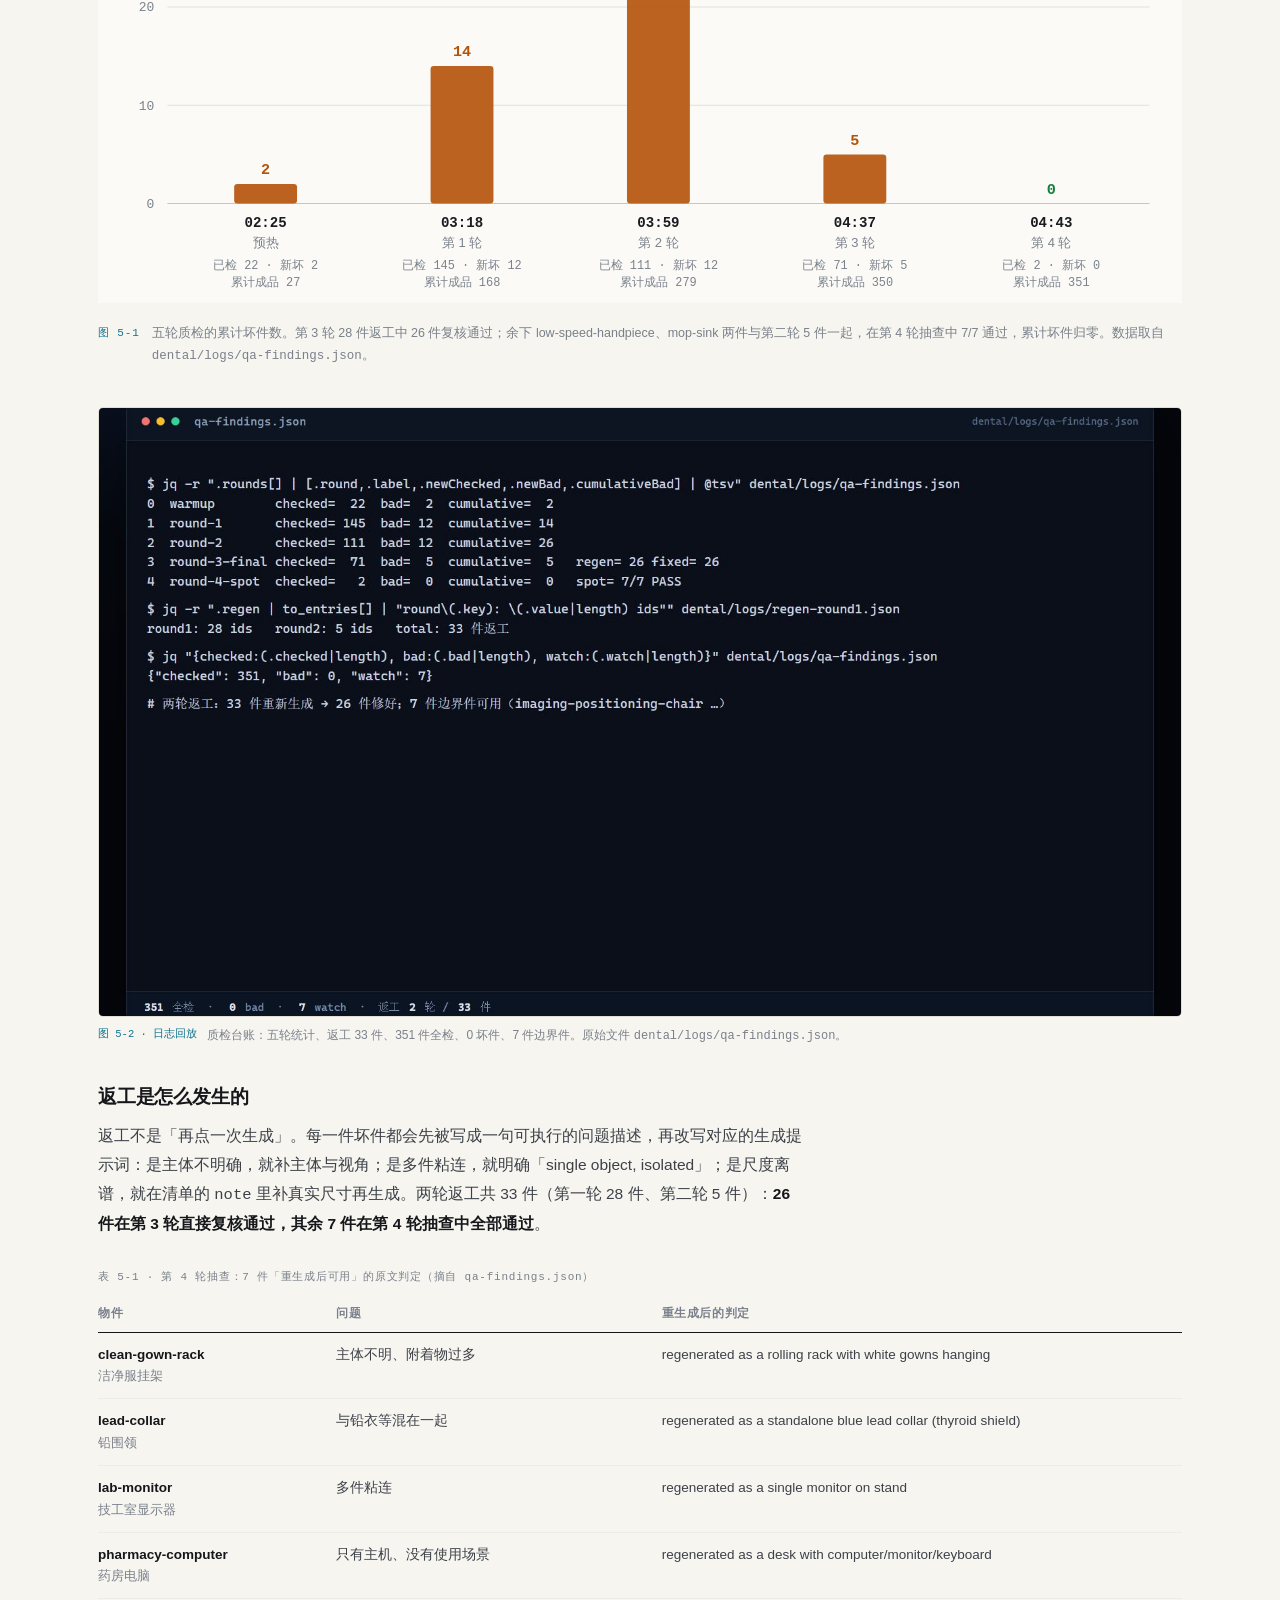
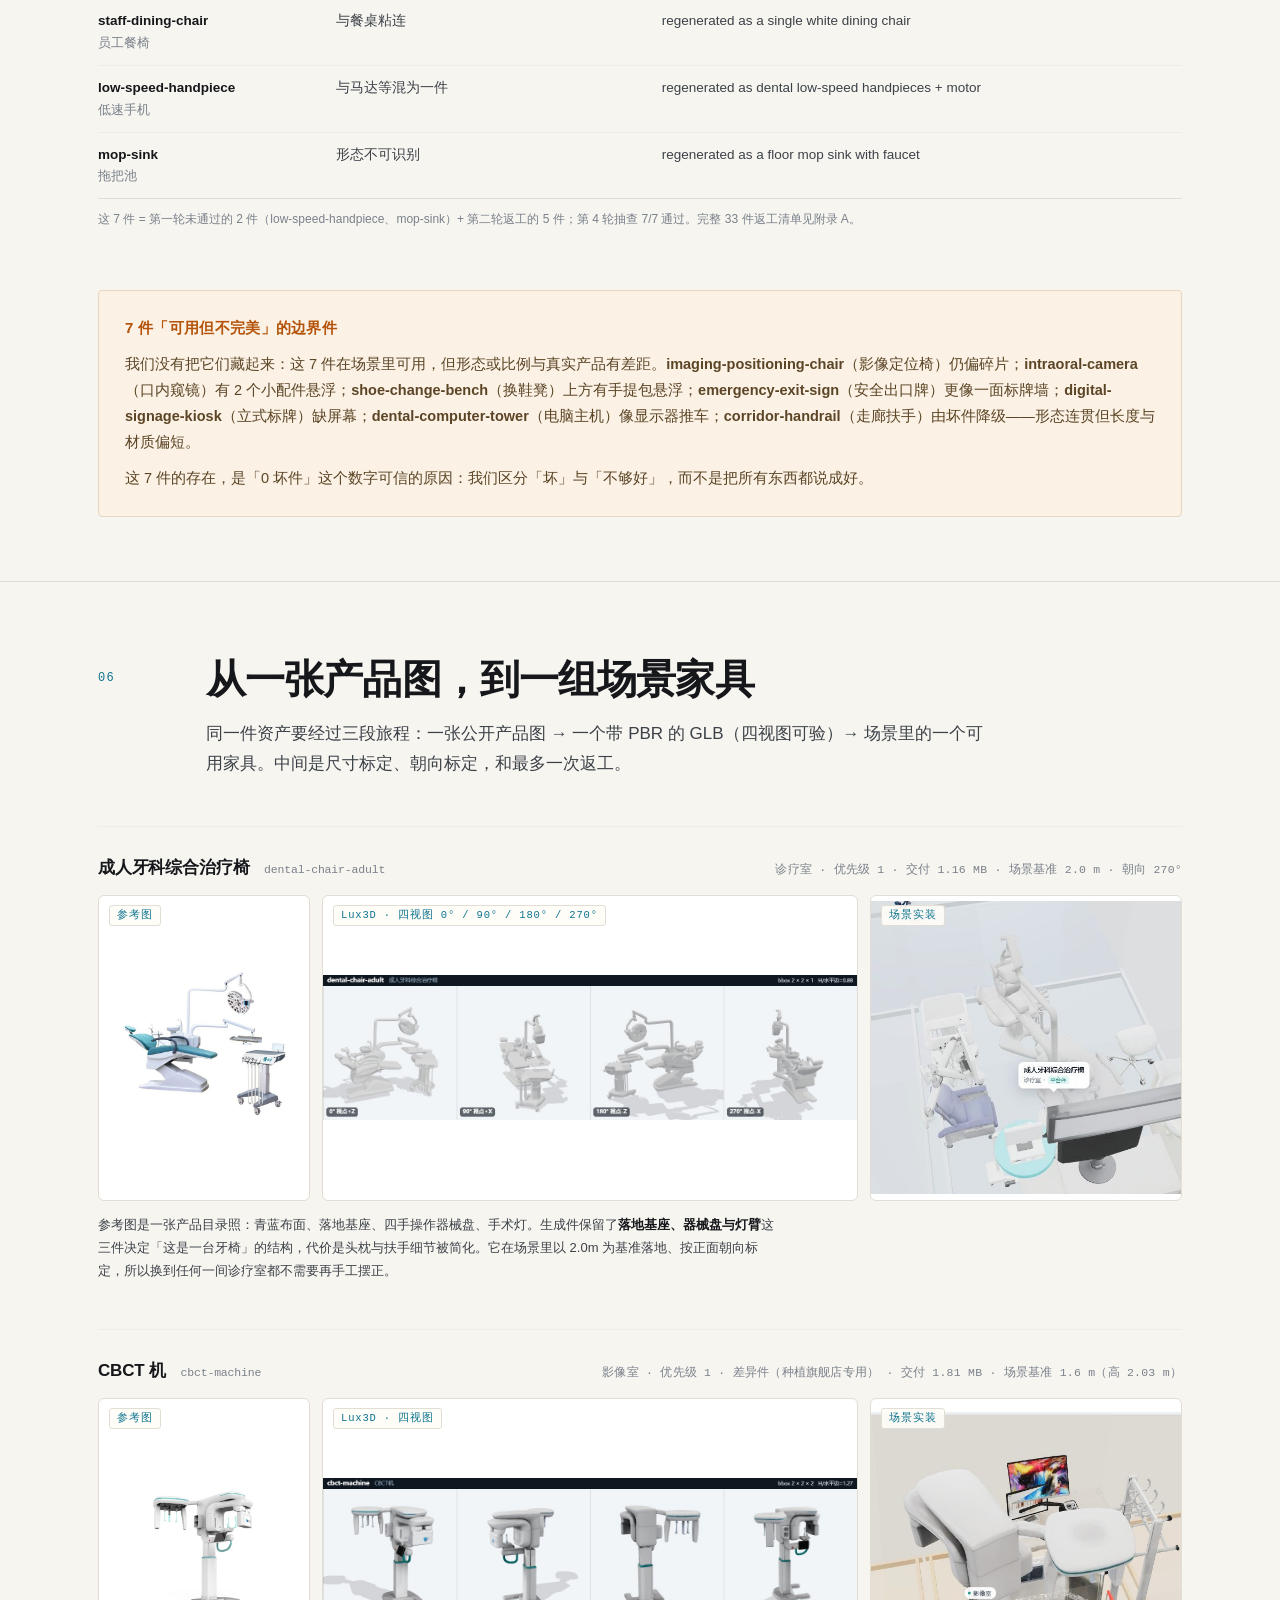
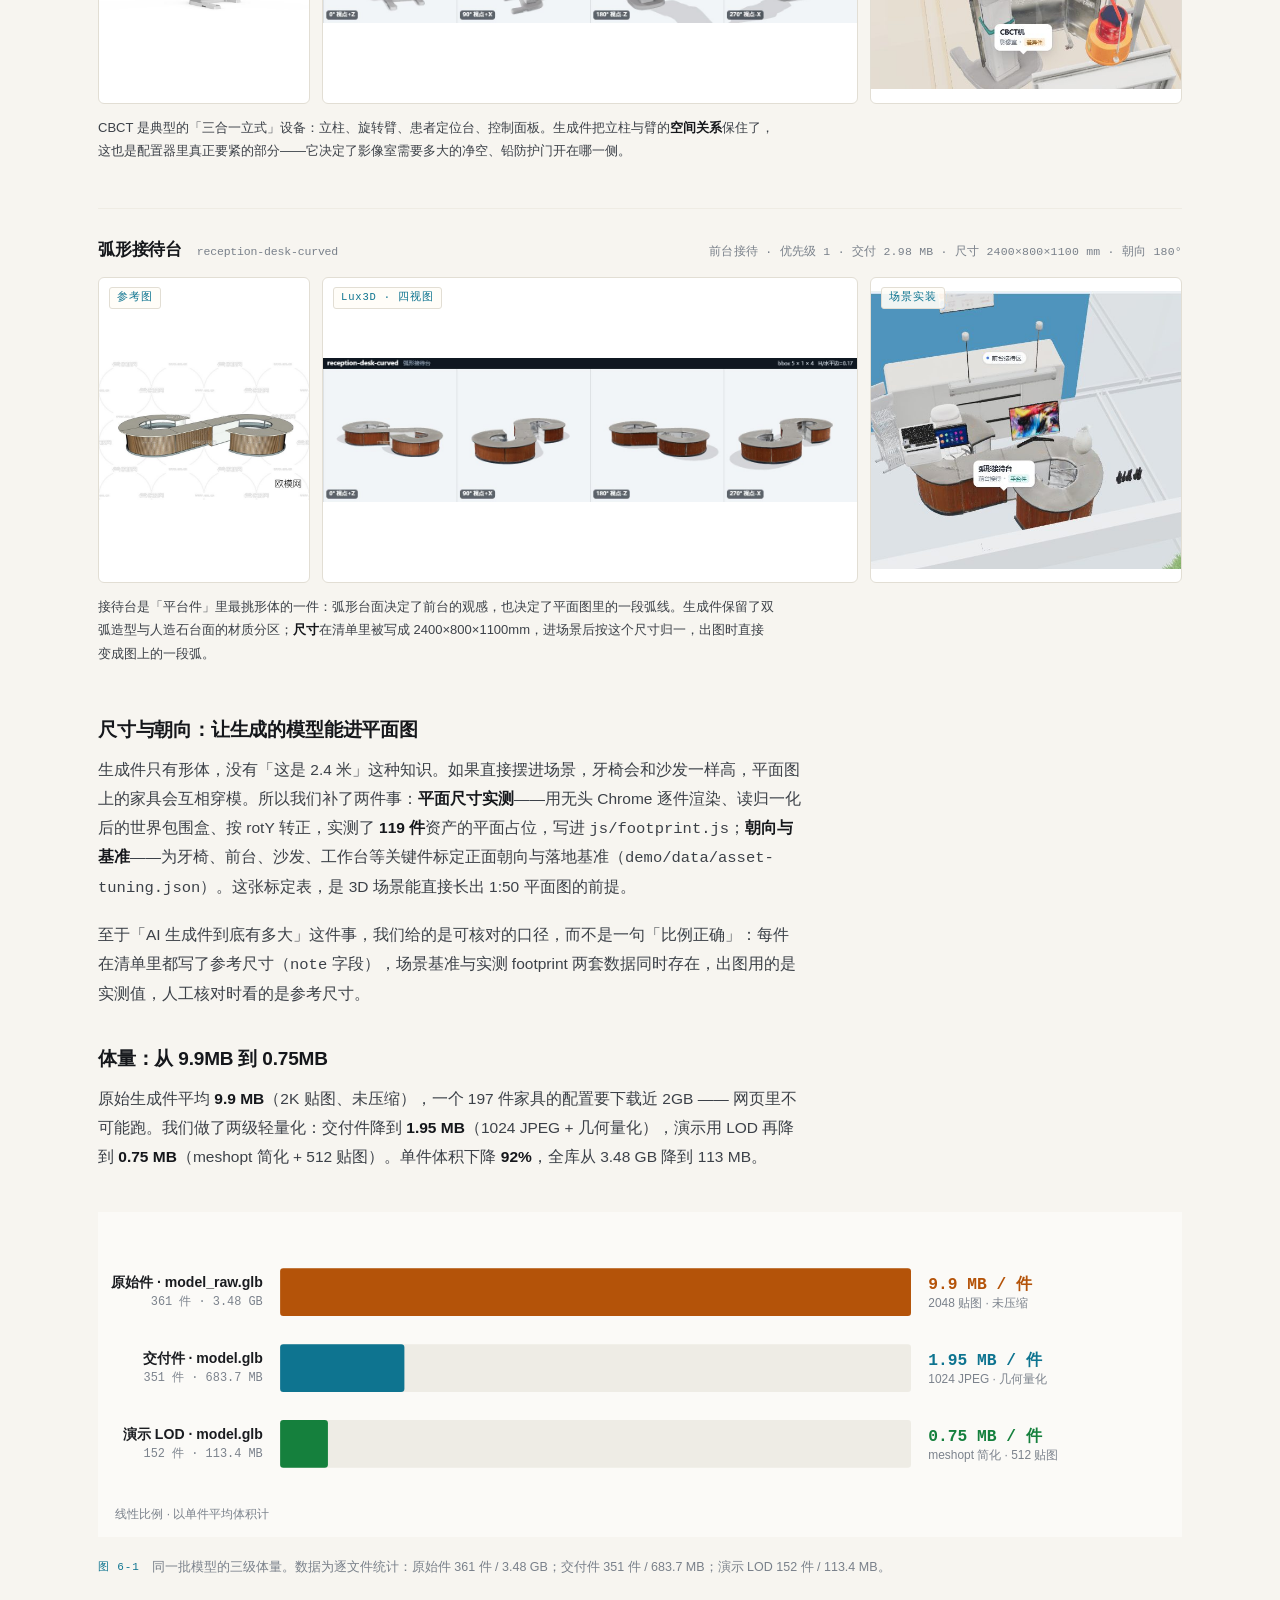
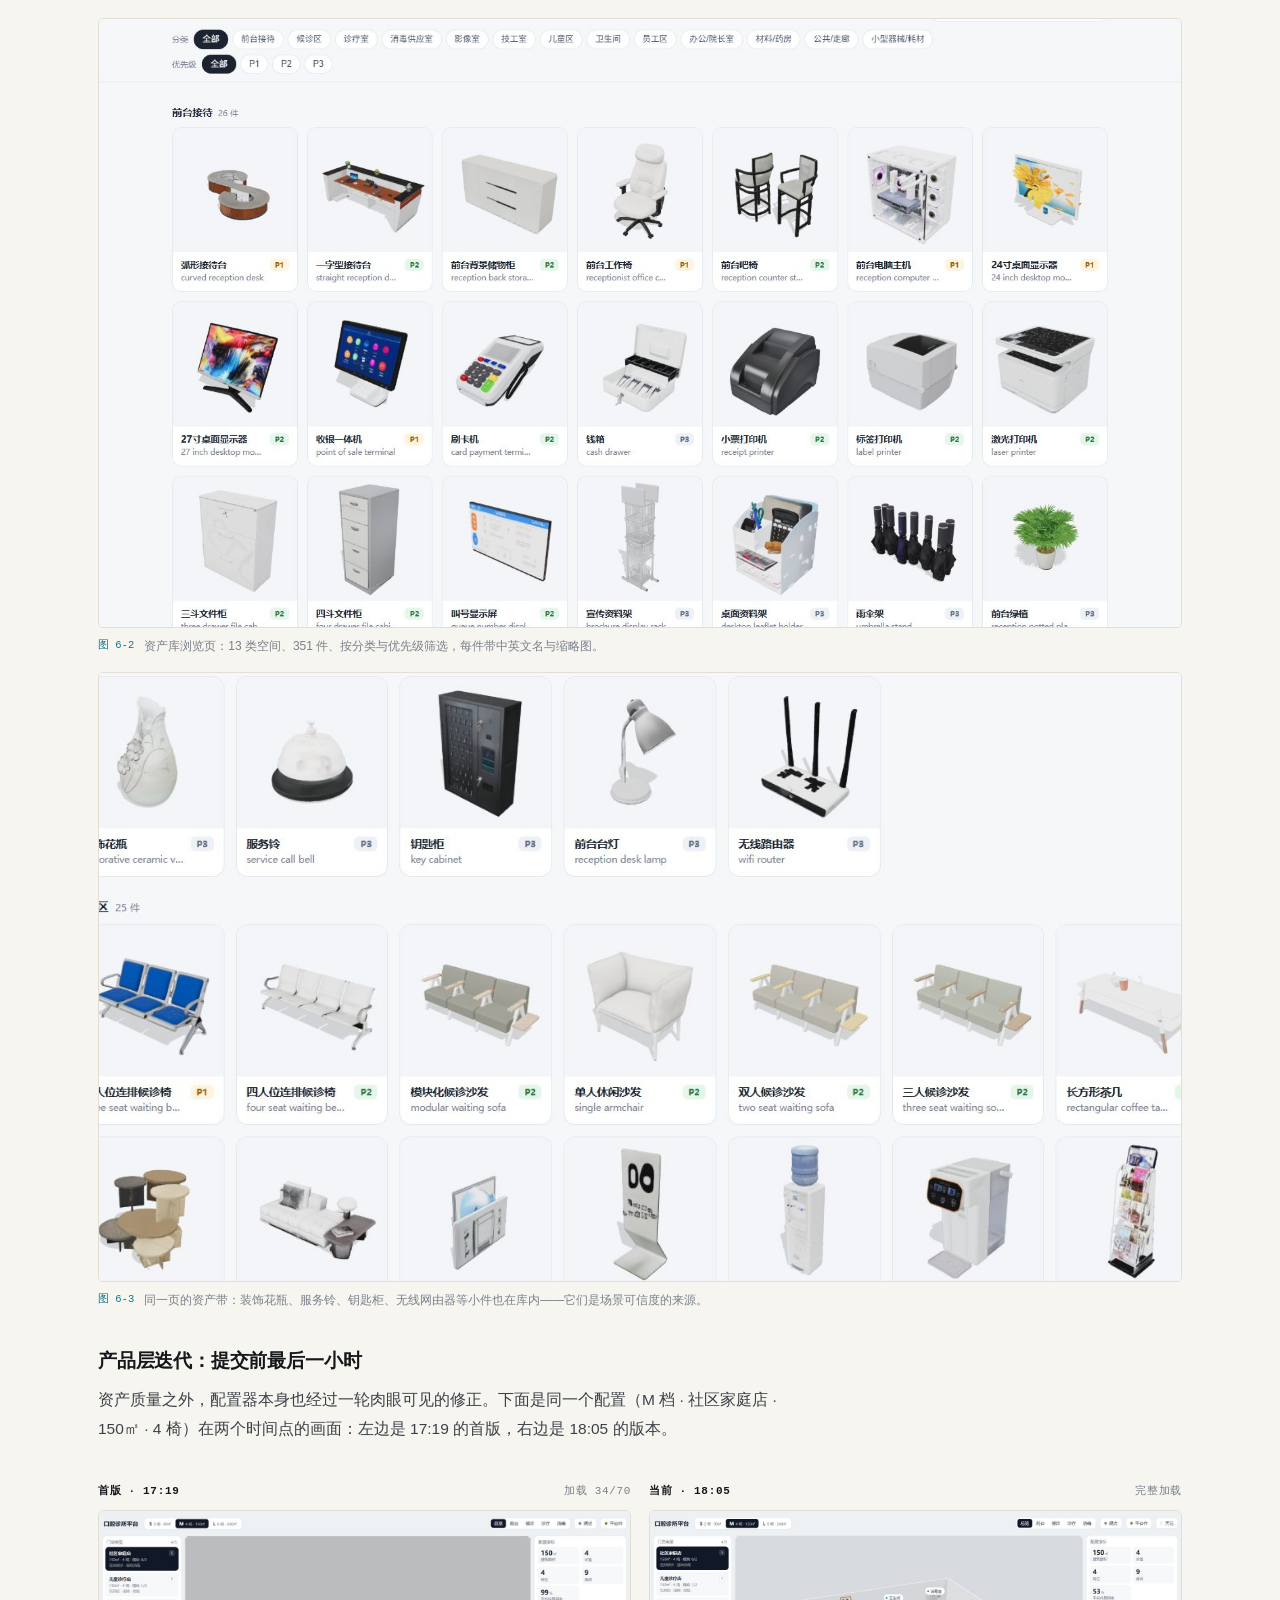
==== commit a48be826: "报告：校正第 3/4 轮返工复核口径（26 + 7）；demo/README 改为公开副本说明" ====
--- a/index.html
+++ b/index.html
@@ -660,7 +660,7 @@
 <text x="64" y="34" font-family="-apple-system,'Segoe UI','Microsoft YaHei','PingFang SC',sans-serif" font-size="12" fill="#7b828c" text-anchor="start" font-weight="600" letter-spacing="0">累计坏件数 · 每轮全量复检后归零才算过</text>
 <text x="970" y="34" font-family="-apple-system,'Segoe UI','Microsoft YaHei','PingFang SC',sans-serif" font-size="12" fill="#15803d" text-anchor="end" font-weight="600" letter-spacing="0">第 3 轮返工 33 件 → 26 件复核 PASS · 7 件抽查 PASS</text>
 </svg>
-      <figcaption><span class="tag">图 5-1</span><span>五轮质检的累计坏件数。第 3 轮把 33 件返工件中的 26 件复核通过，余下 5 件并入第 4 轮；第 4 轮 7 件抽查全部通过，累计坏件归零。数据取自 <span class="mono">dental/logs/qa-findings.json</span>。</span></figcaption>
+      <figcaption><span class="tag">图 5-1</span><span>五轮质检的累计坏件数。第 3 轮 28 件返工中 26 件复核通过；余下 low-speed-handpiece、mop-sink 两件与第二轮 5 件一起，在第 4 轮抽查中 7/7 通过，累计坏件归零。数据取自 <span class="mono">dental/logs/qa-findings.json</span>。</span></figcaption>
     </figure>
 
     <div class="shots">
@@ -672,7 +672,7 @@
 
     <div class="body">
       <h3>返工是怎么发生的</h3>
-      <p>返工不是「再点一次生成」。每一件坏件都会先被写成一句可执行的问题描述，再改写对应的生成提示词：是主体不明确，就补主体与视角；是多件粘连，就明确「single object, isolated」；是尺度离谱，就在清单的 <span class="mono">note</span> 里补真实尺寸再生成。两轮返工共 33 件（第一轮 28 件、第二轮 5 件），26 件复核通过。</p>
+      <p>返工不是「再点一次生成」。每一件坏件都会先被写成一句可执行的问题描述，再改写对应的生成提示词：是主体不明确，就补主体与视角；是多件粘连，就明确「single object, isolated」；是尺度离谱，就在清单的 <span class="mono">note</span> 里补真实尺寸再生成。两轮返工共 33 件（第一轮 28 件、第二轮 5 件）：<b>26 件在第 3 轮直接复核通过，其余 7 件在第 4 轮抽查中全部通过</b>。</p>
     </div>
 
     <div class="tw">
@@ -689,7 +689,7 @@
           <tr><td><b>mop-sink</b><br><span class="small">拖把池</span></td><td>形态不可识别</td><td>regenerated as a floor mop sink with faucet</td></tr>
         </tbody>
       </table>
-      <p class="tbl-note">这 7 件是第 3 轮返工后仍被标为坏件的一批，第 4 轮抽查确认全部可用。完整 33 件返工清单见附录 A。</p>
+      <p class="tbl-note">这 7 件 = 第一轮未通过的 2 件（low-speed-handpiece、mop-sink）+ 第二轮返工的 5 件；第 4 轮抽查 7/7 通过。完整 33 件返工清单见附录 A。</p>
     </div>
 
     <div class="honest">
@@ -1277,7 +1277,7 @@
           </tr>
         </tbody>
       </table>
-      <p class="tbl-note">第一轮 28 件中 26 件复核通过，corridor-handrail 降级为「可用边界件」；第二轮 5 件与另 2 件在第 4 轮抽查中确认可用。</p>
+      <p class="tbl-note">第一轮 28 件中 26 件在第 3 轮复核通过；余下 low-speed-handpiece、mop-sink 两件与第二轮 5 件，在第 4 轮抽查中 7/7 通过。corridor-handrail 复核后由坏件降级为「可用边界件」。</p>
     </div>
 
     <div class="tw">
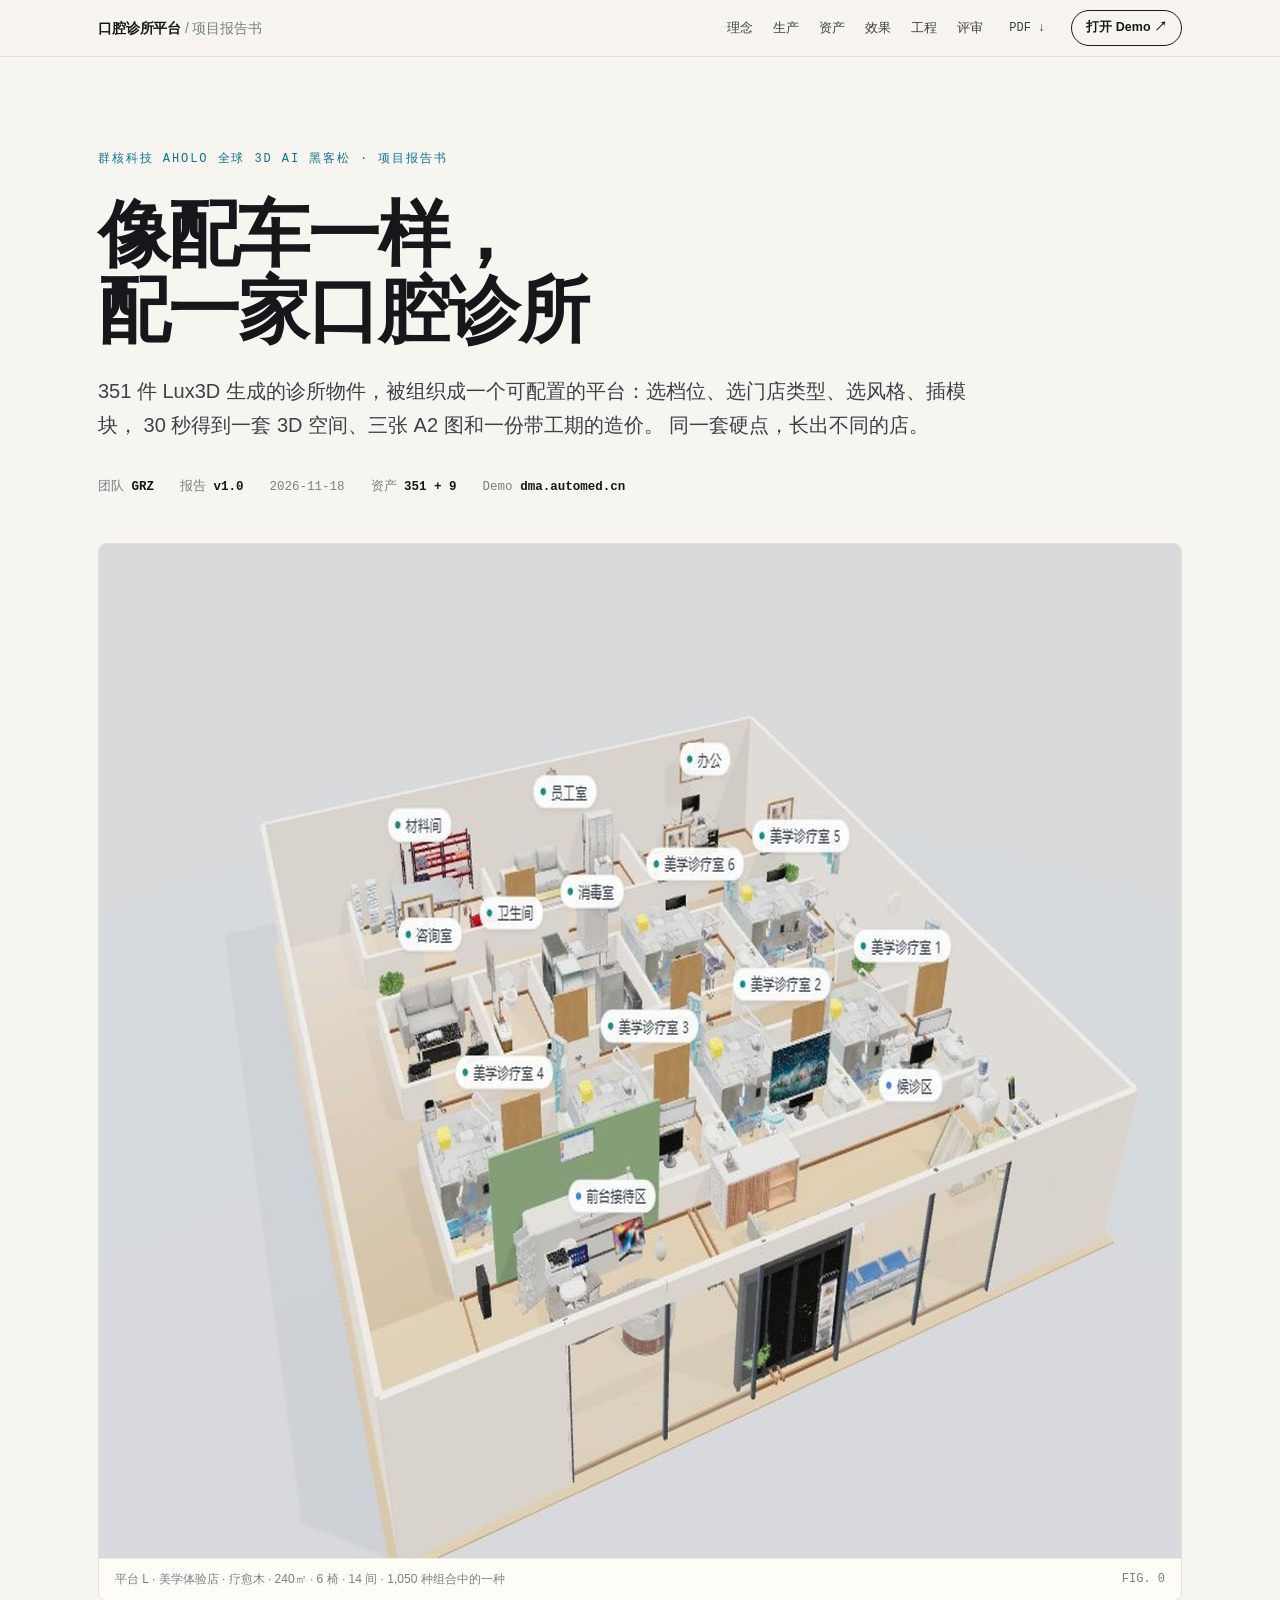
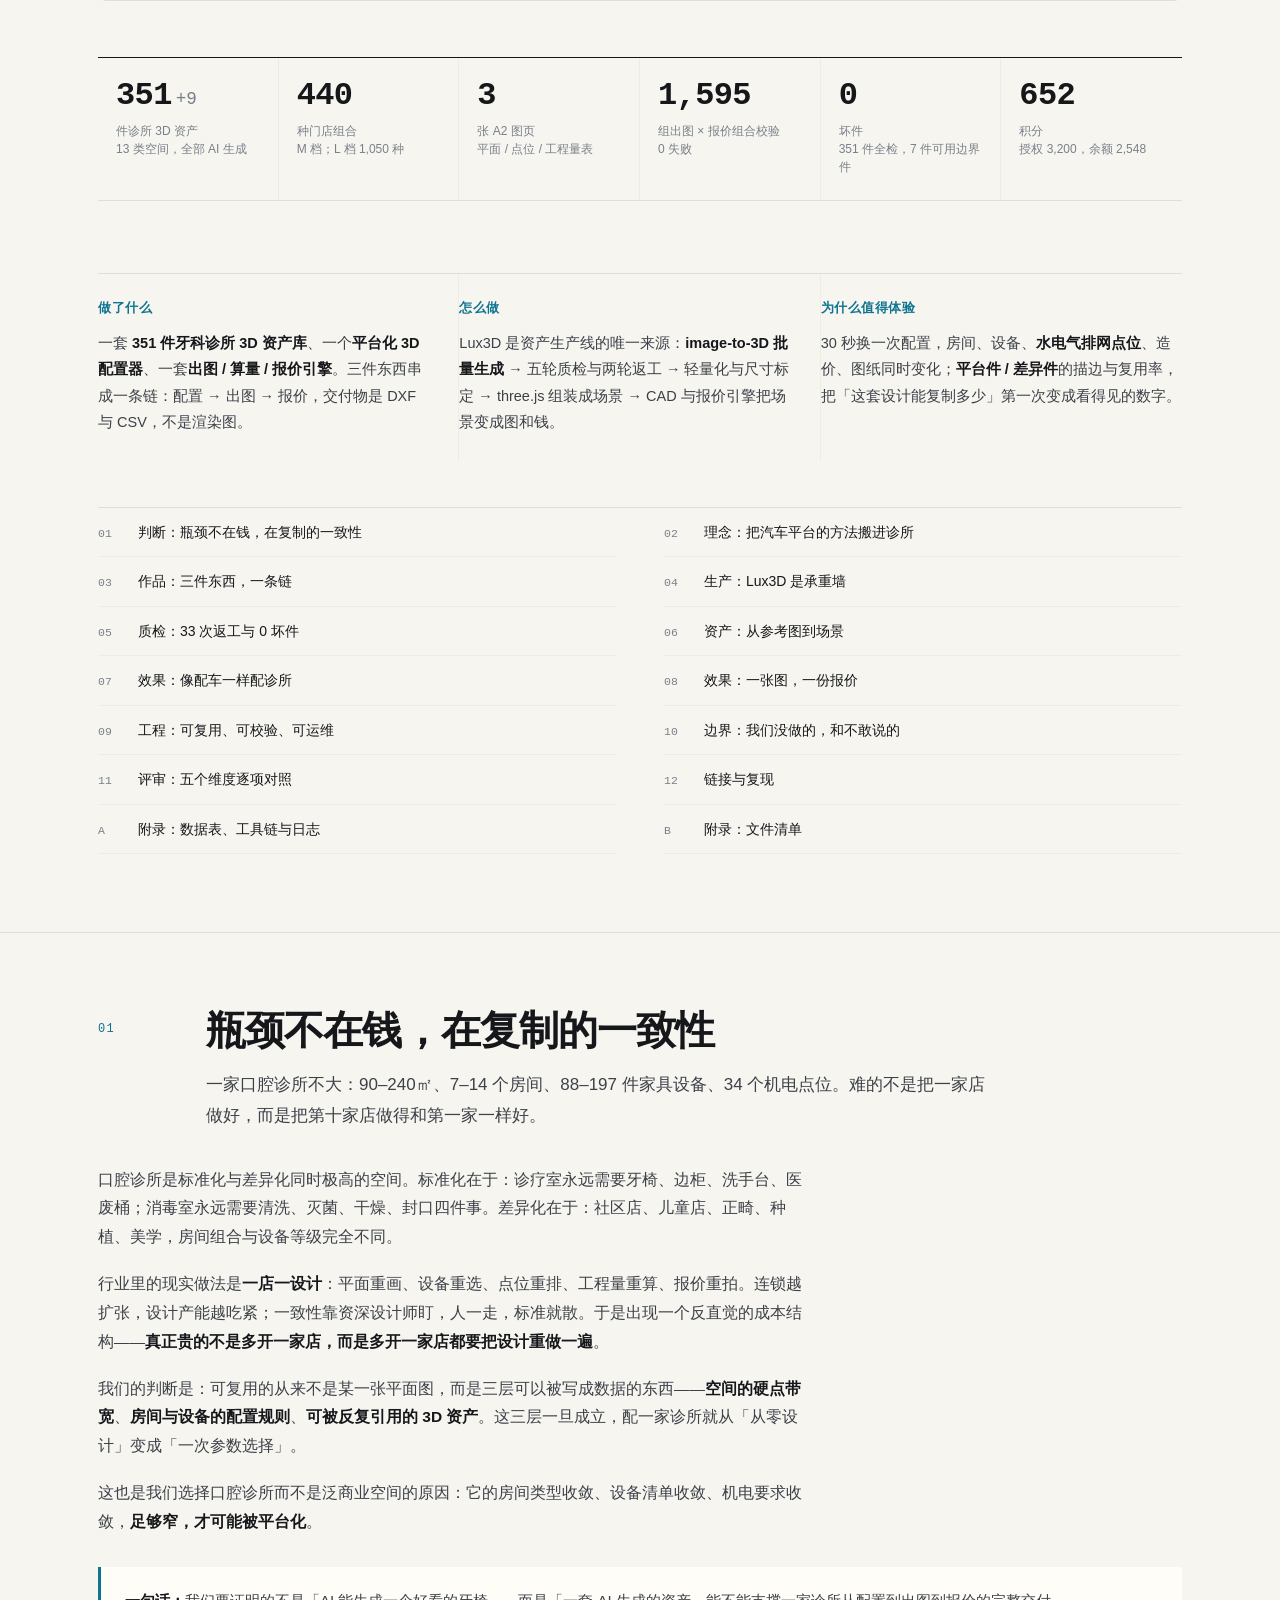
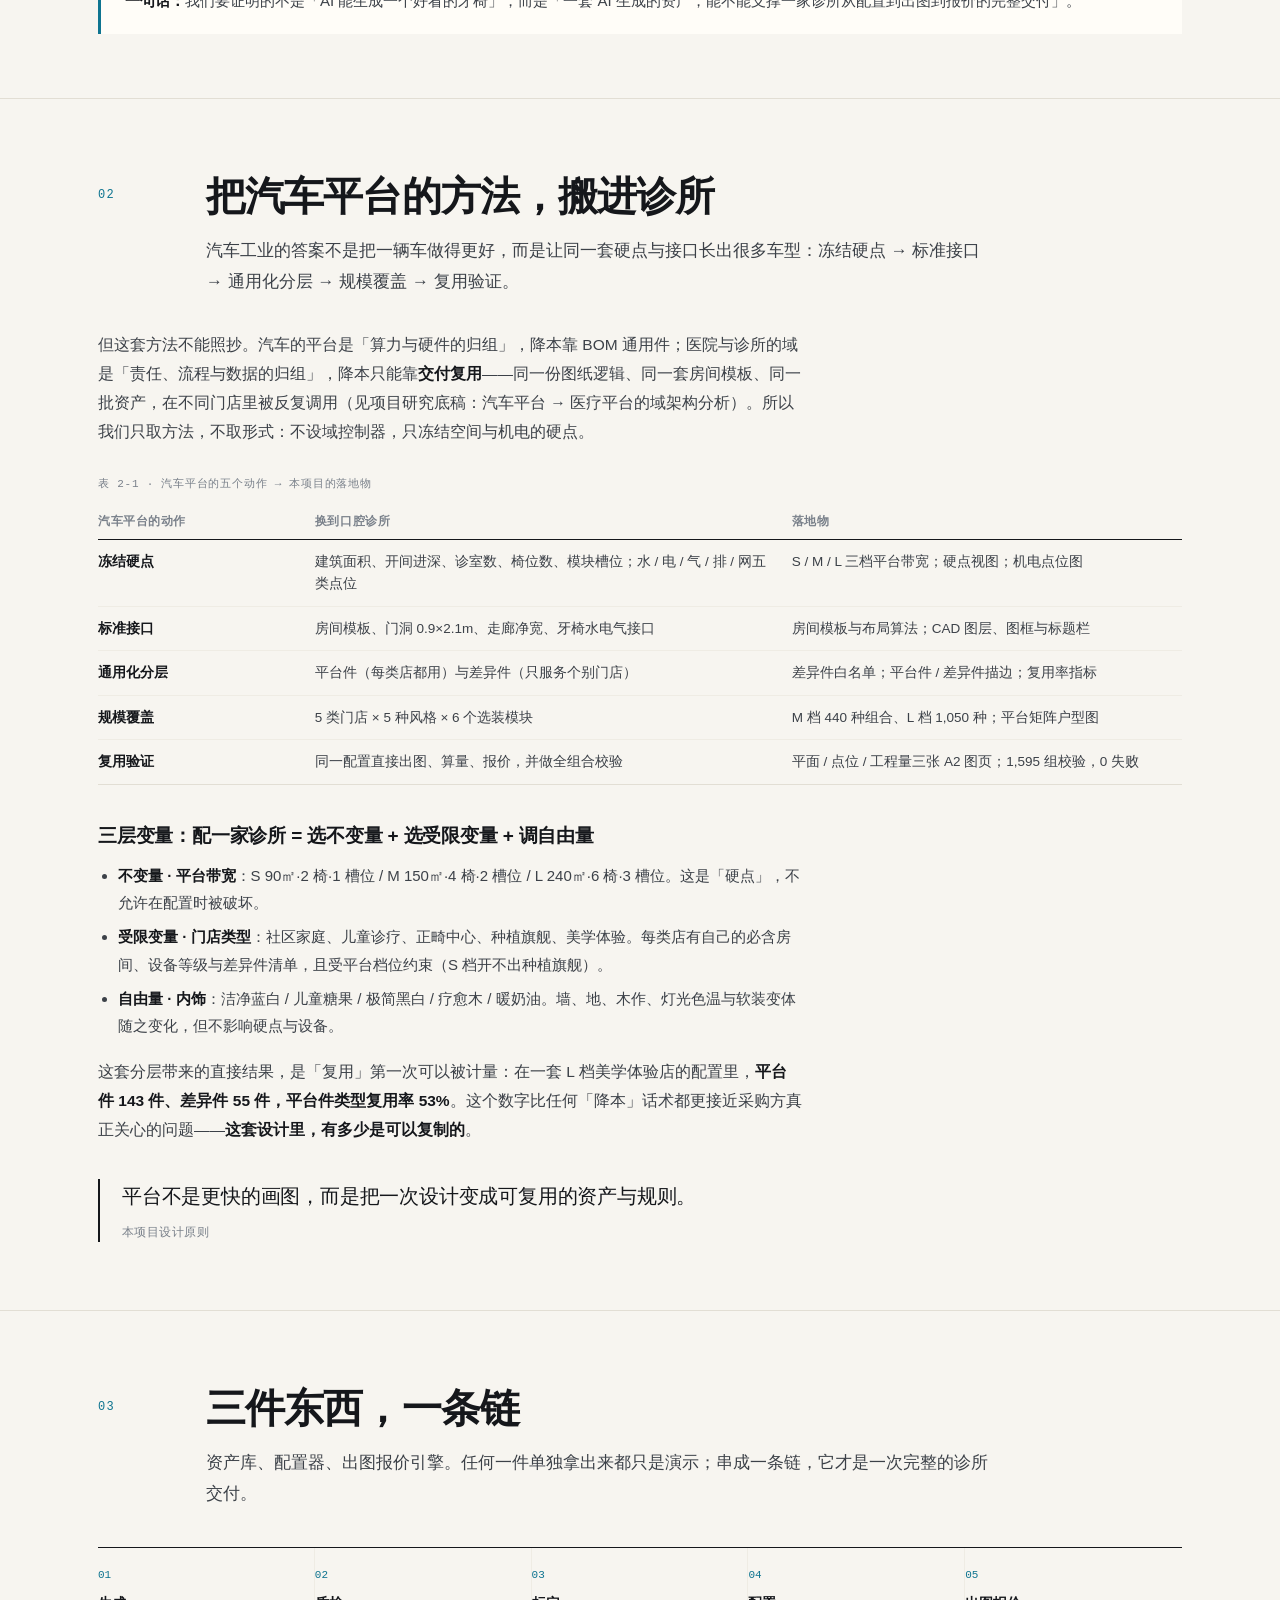
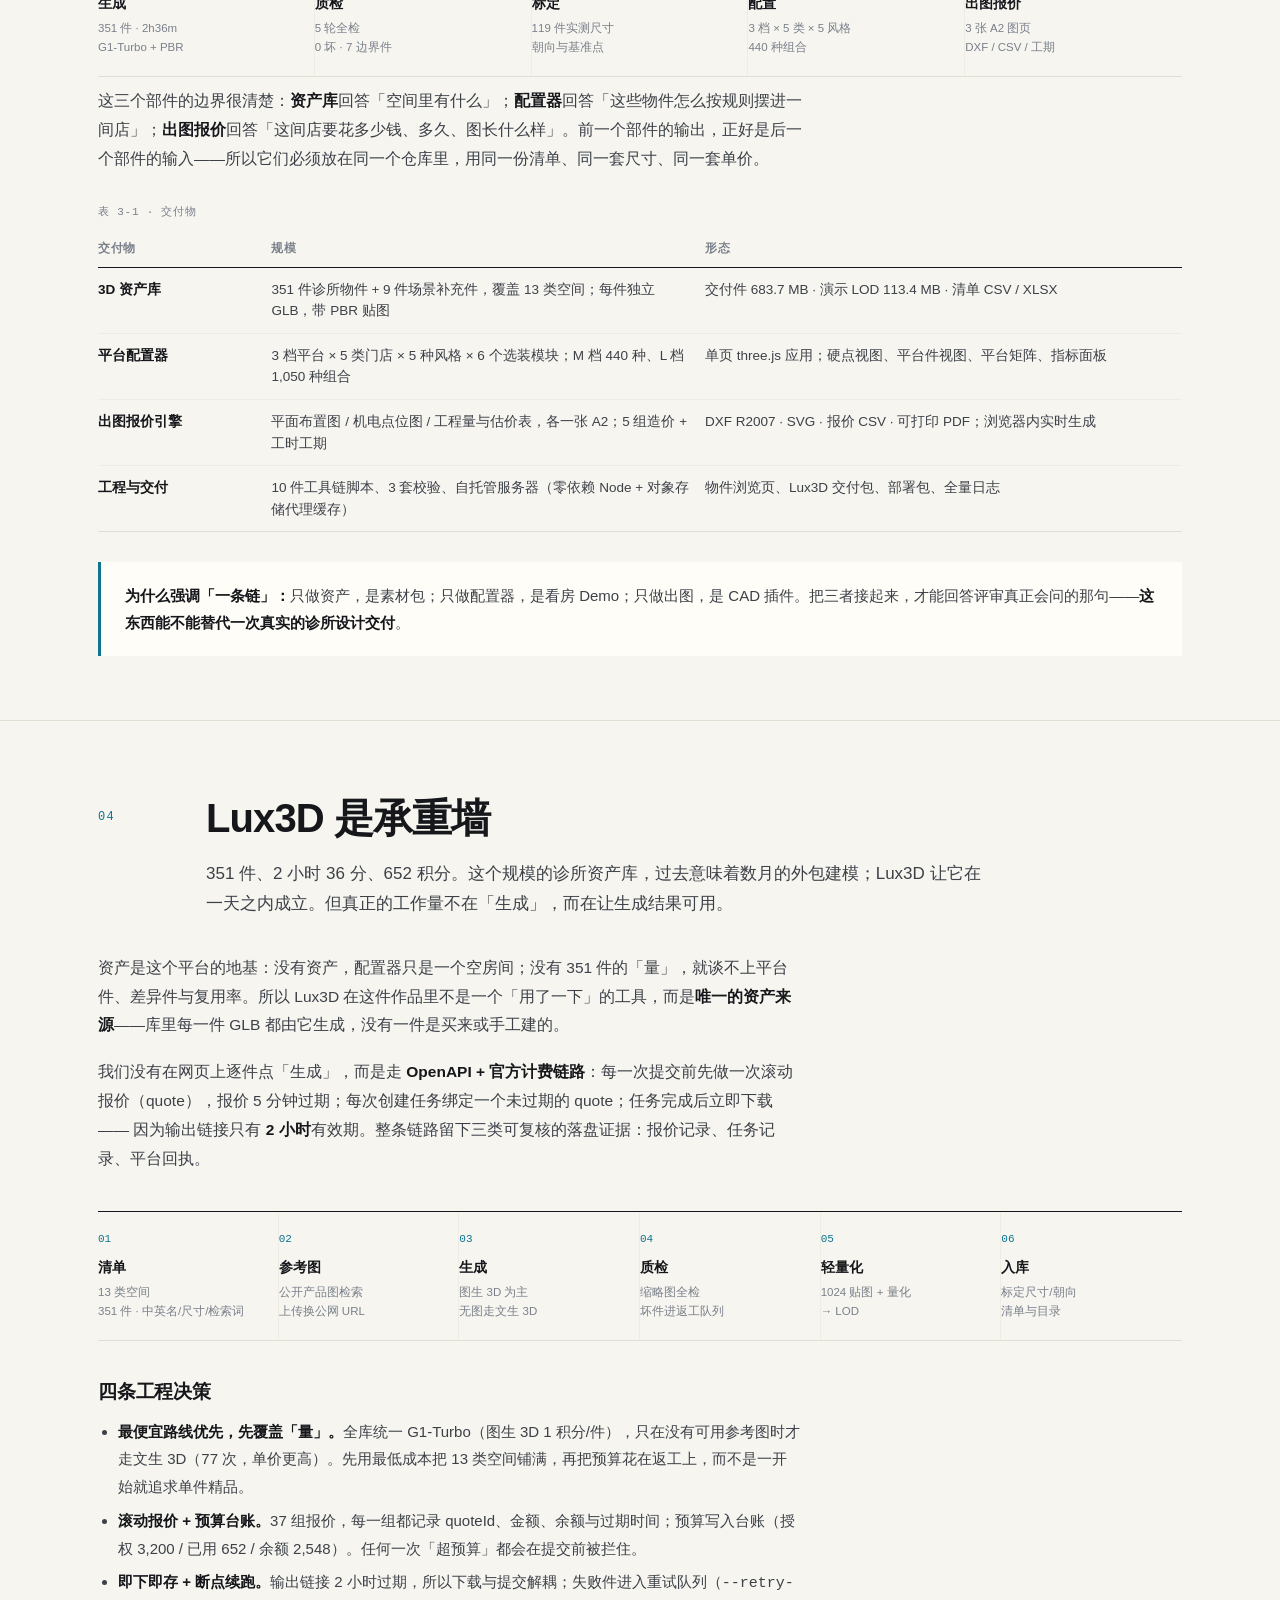
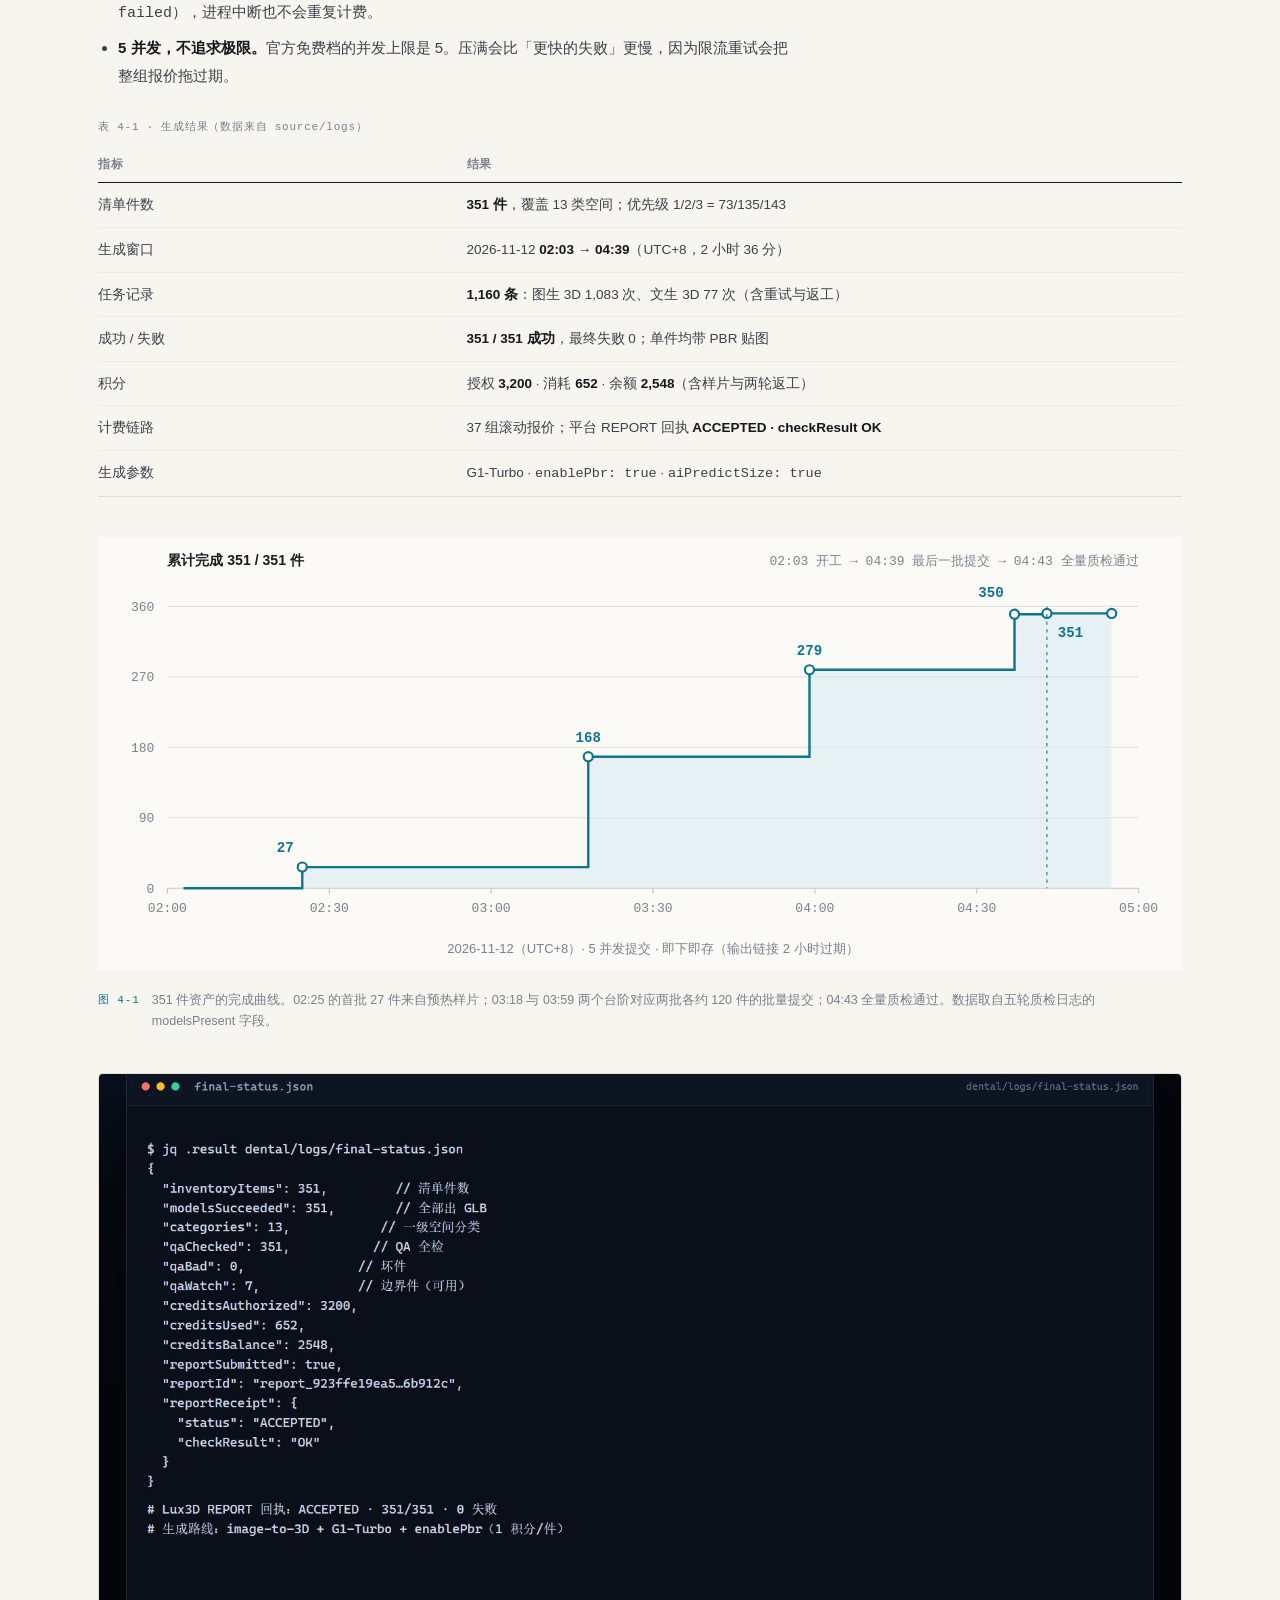
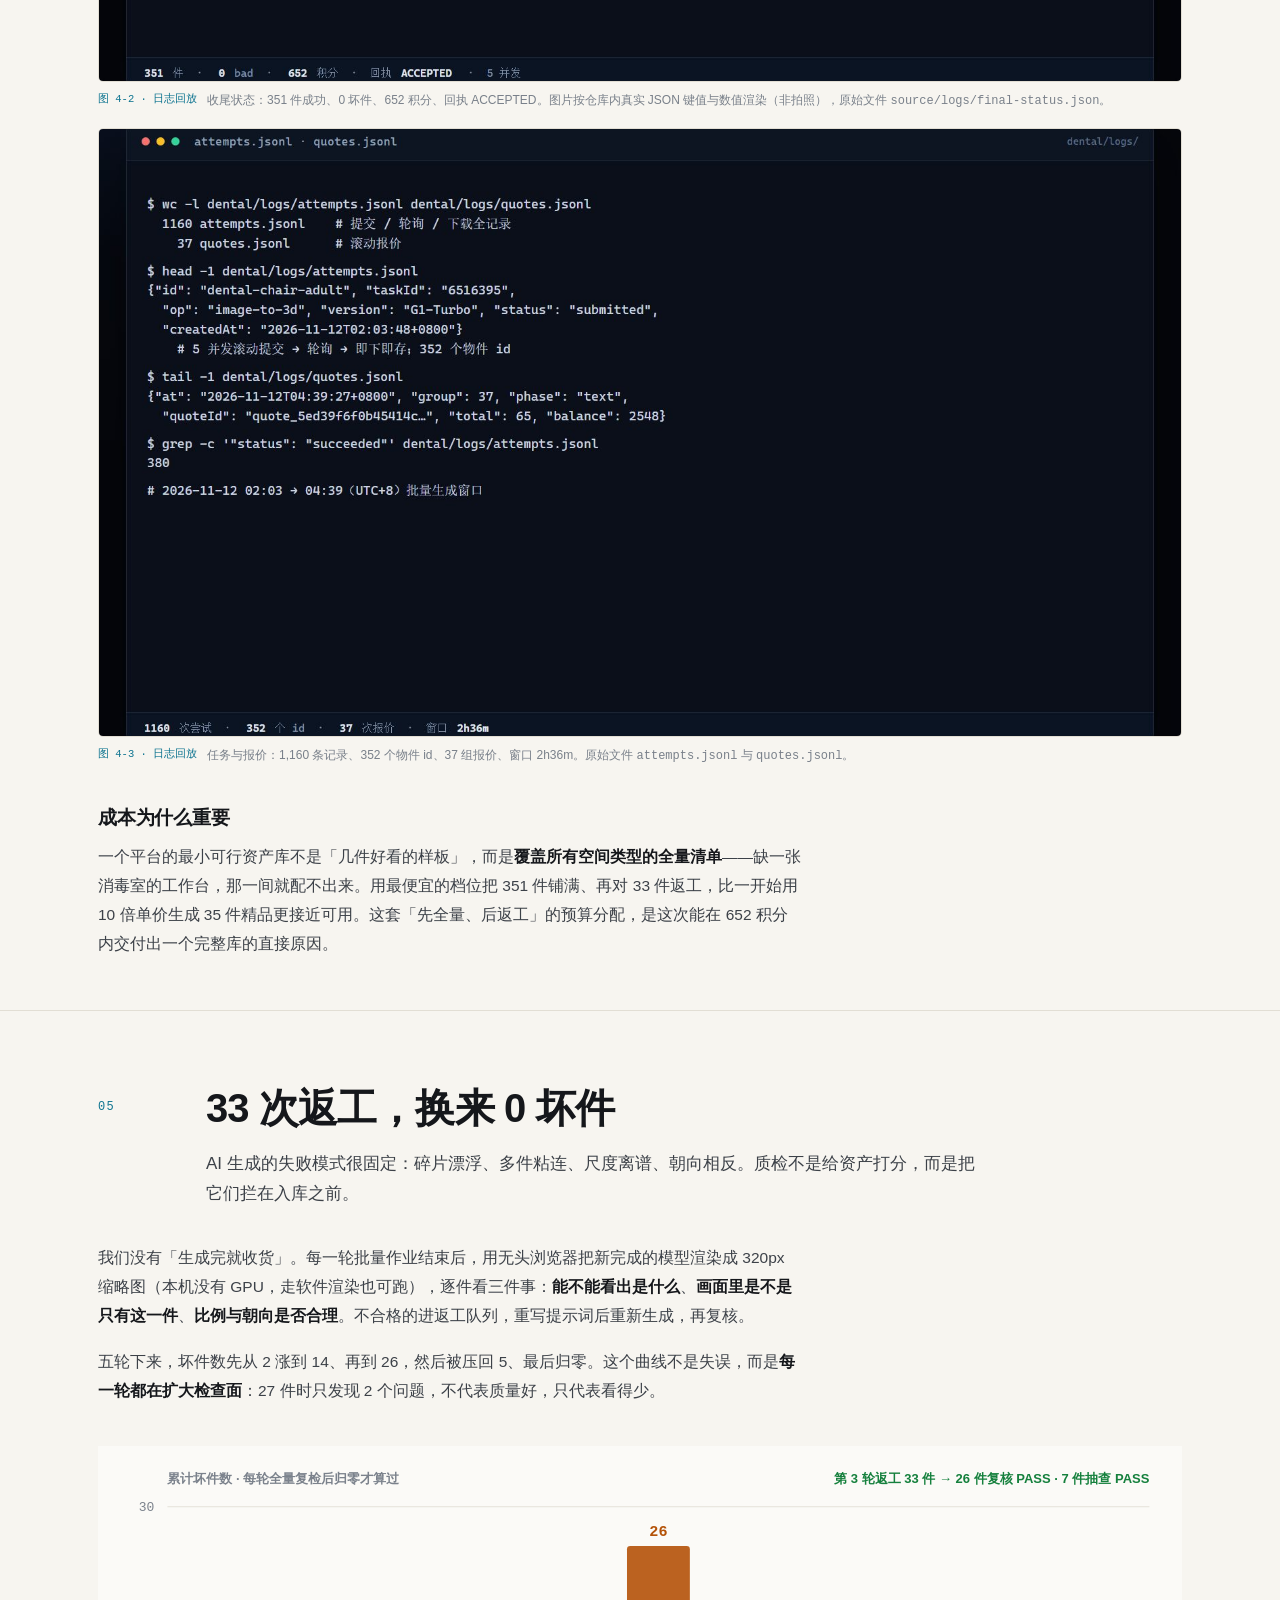
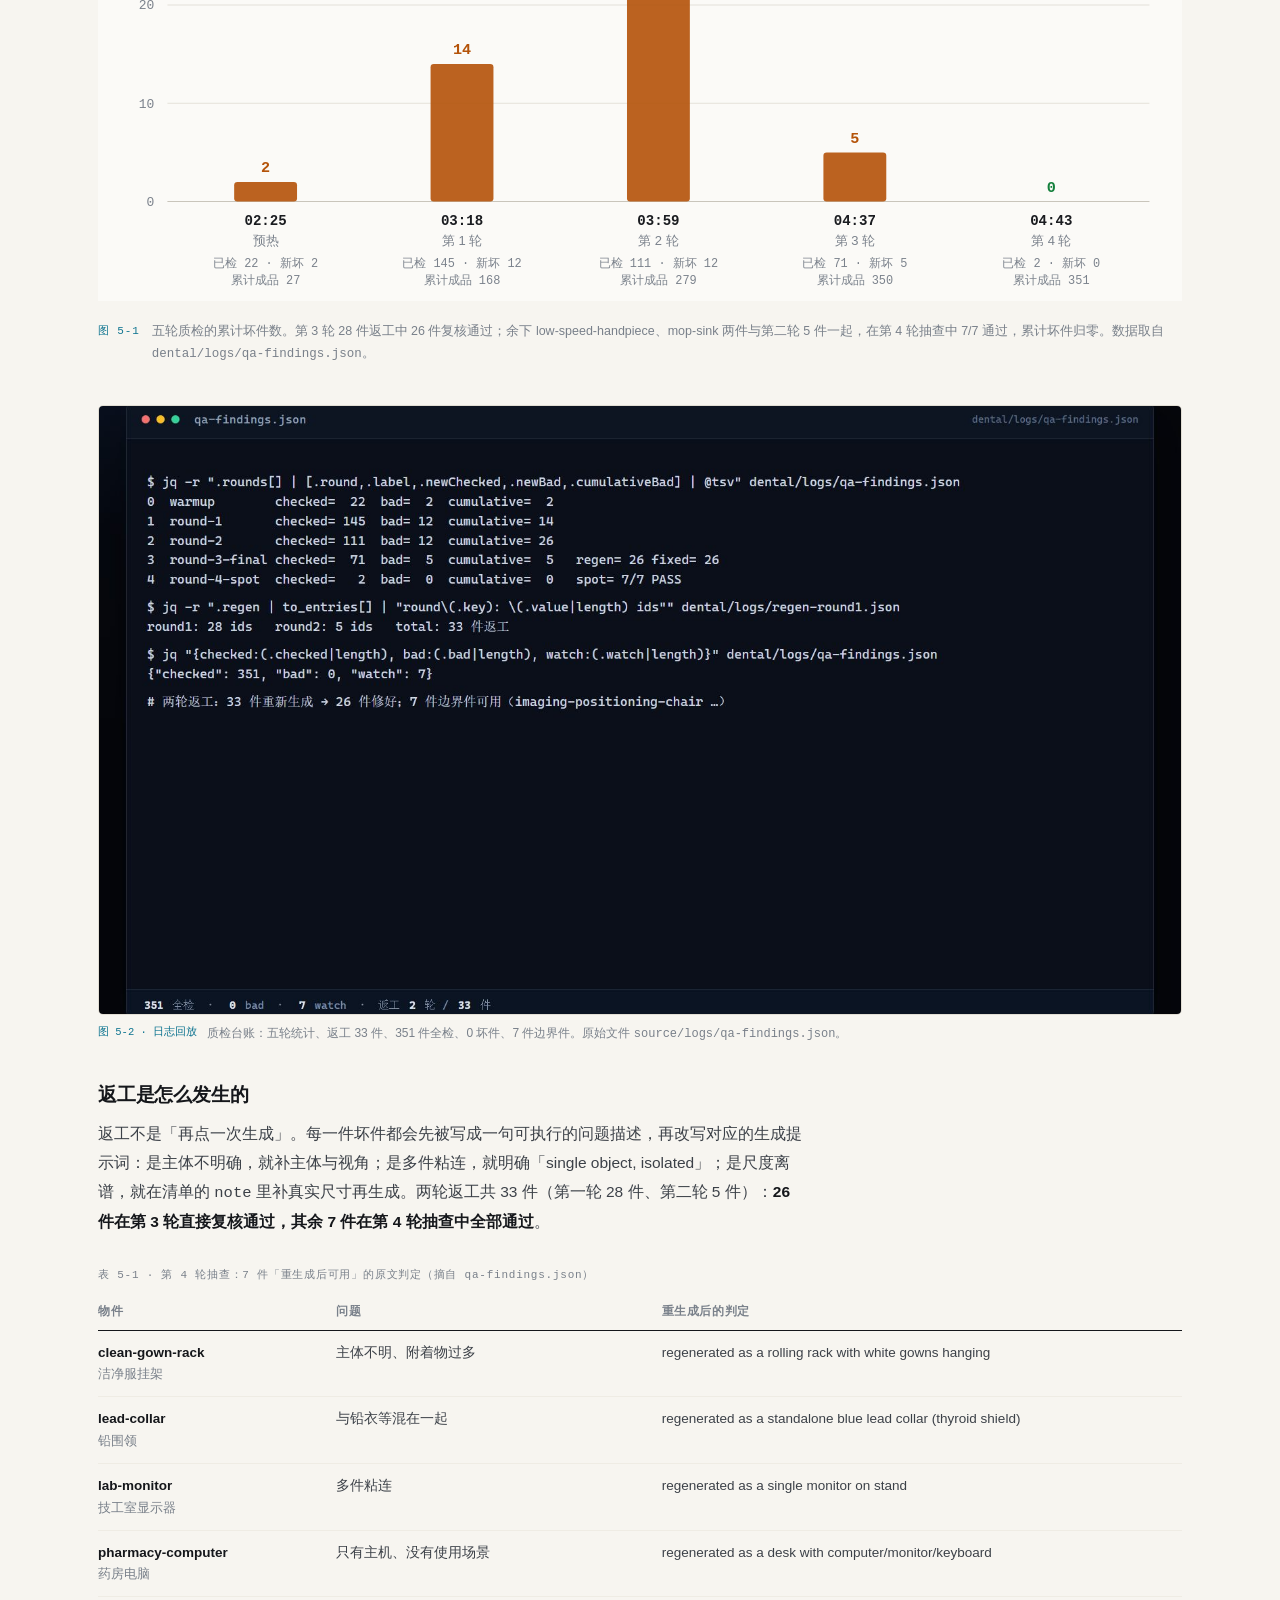
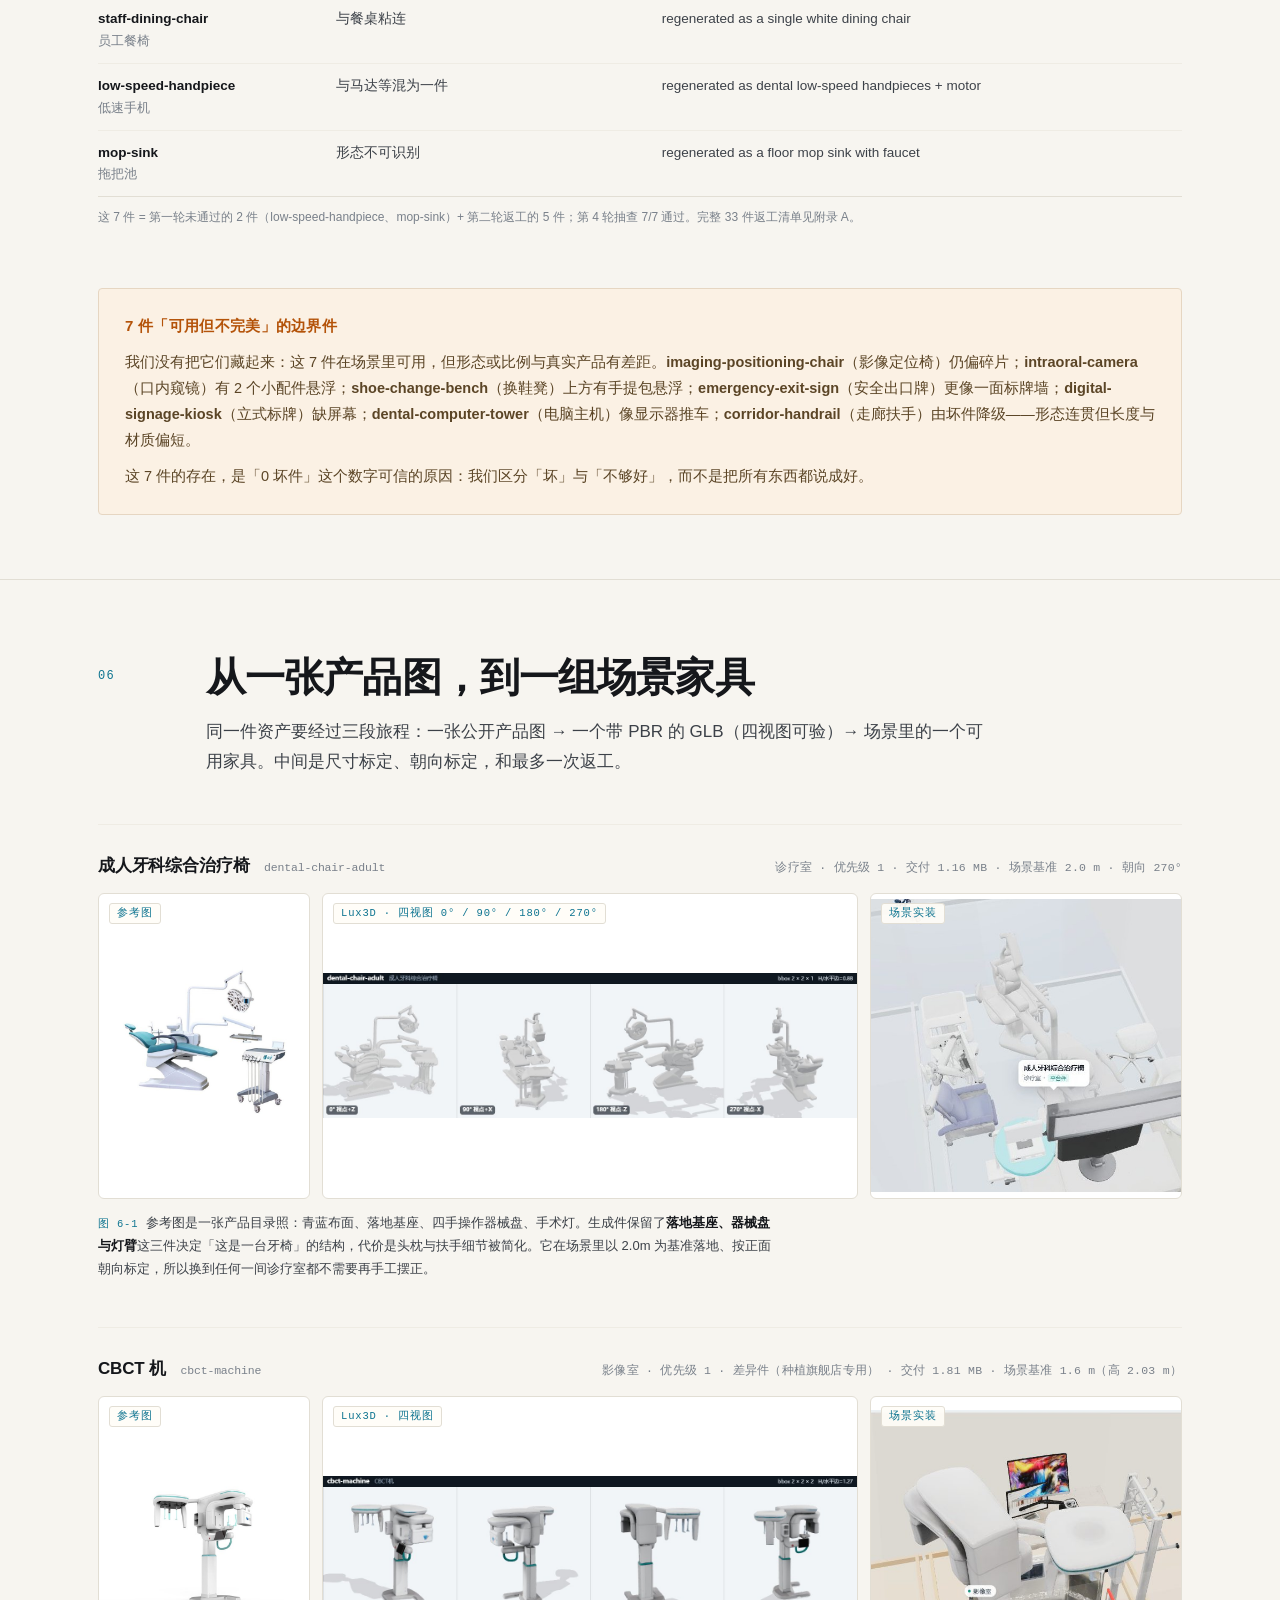
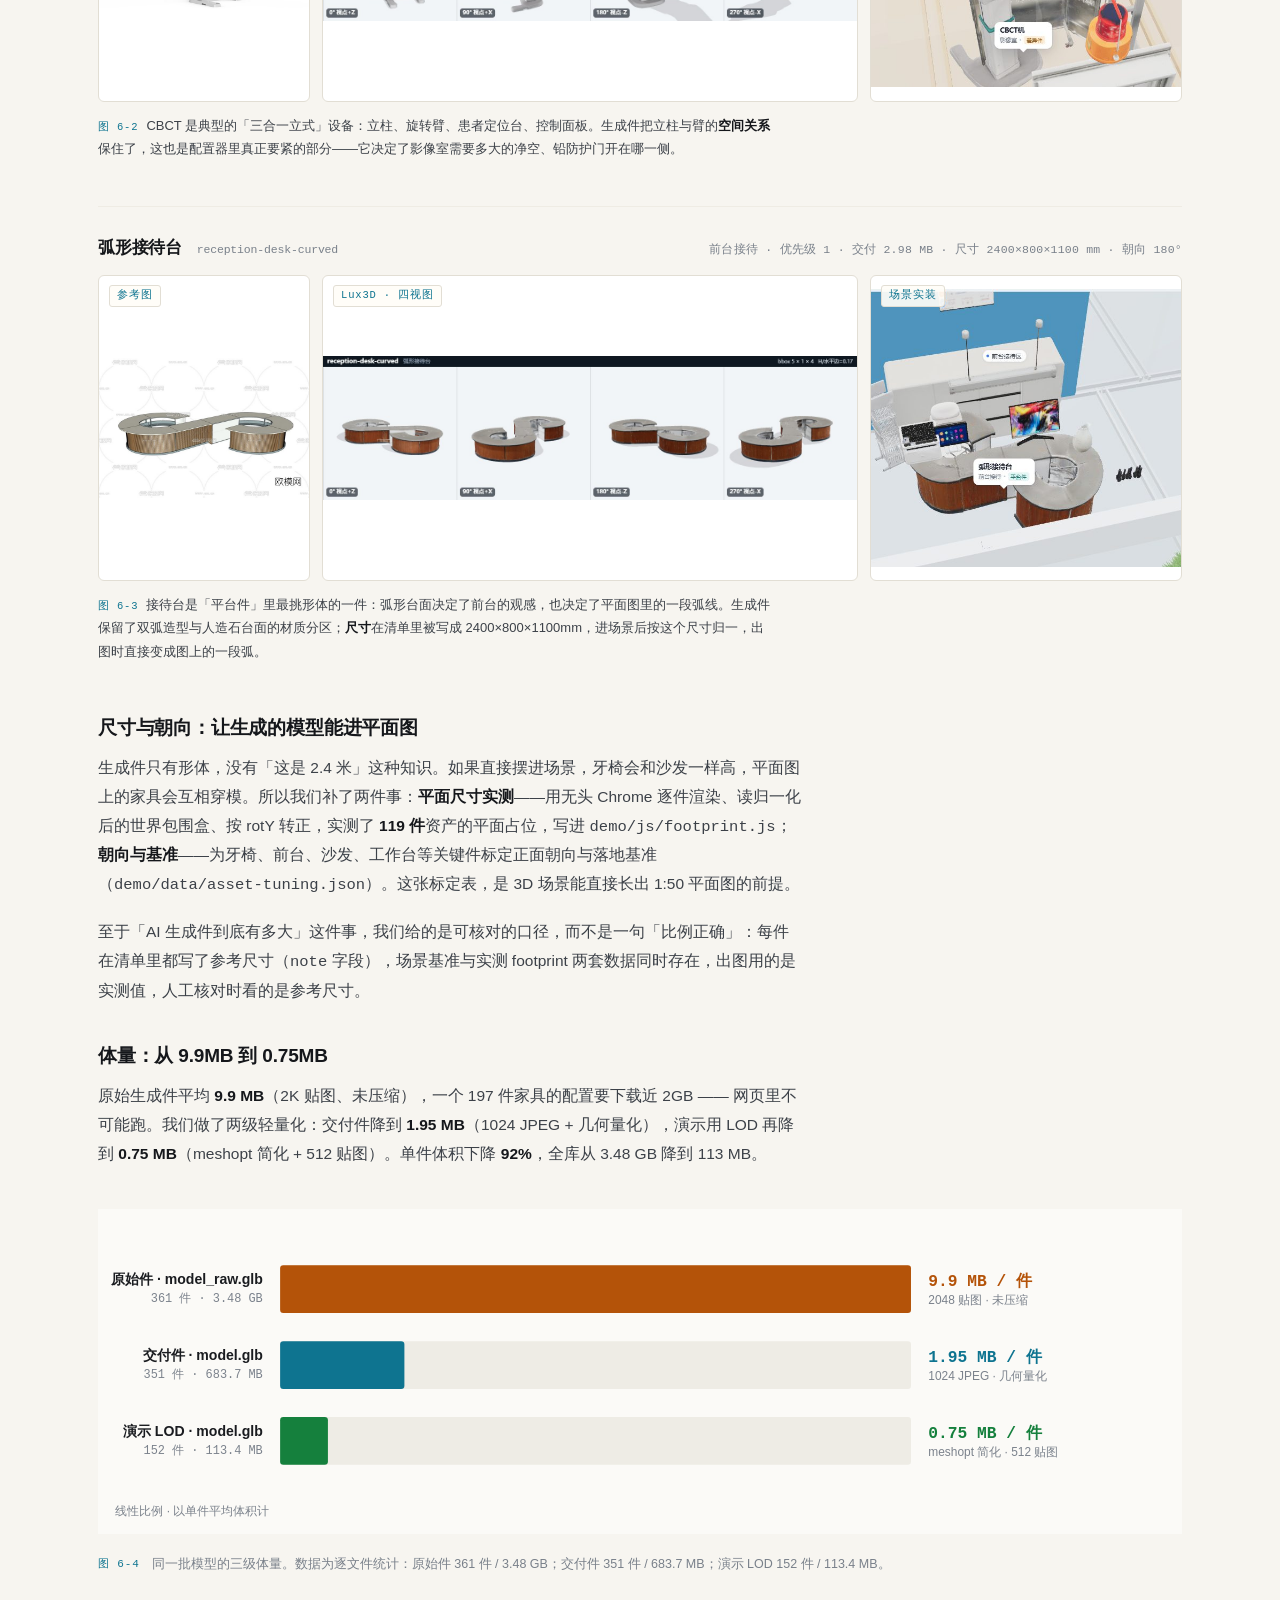
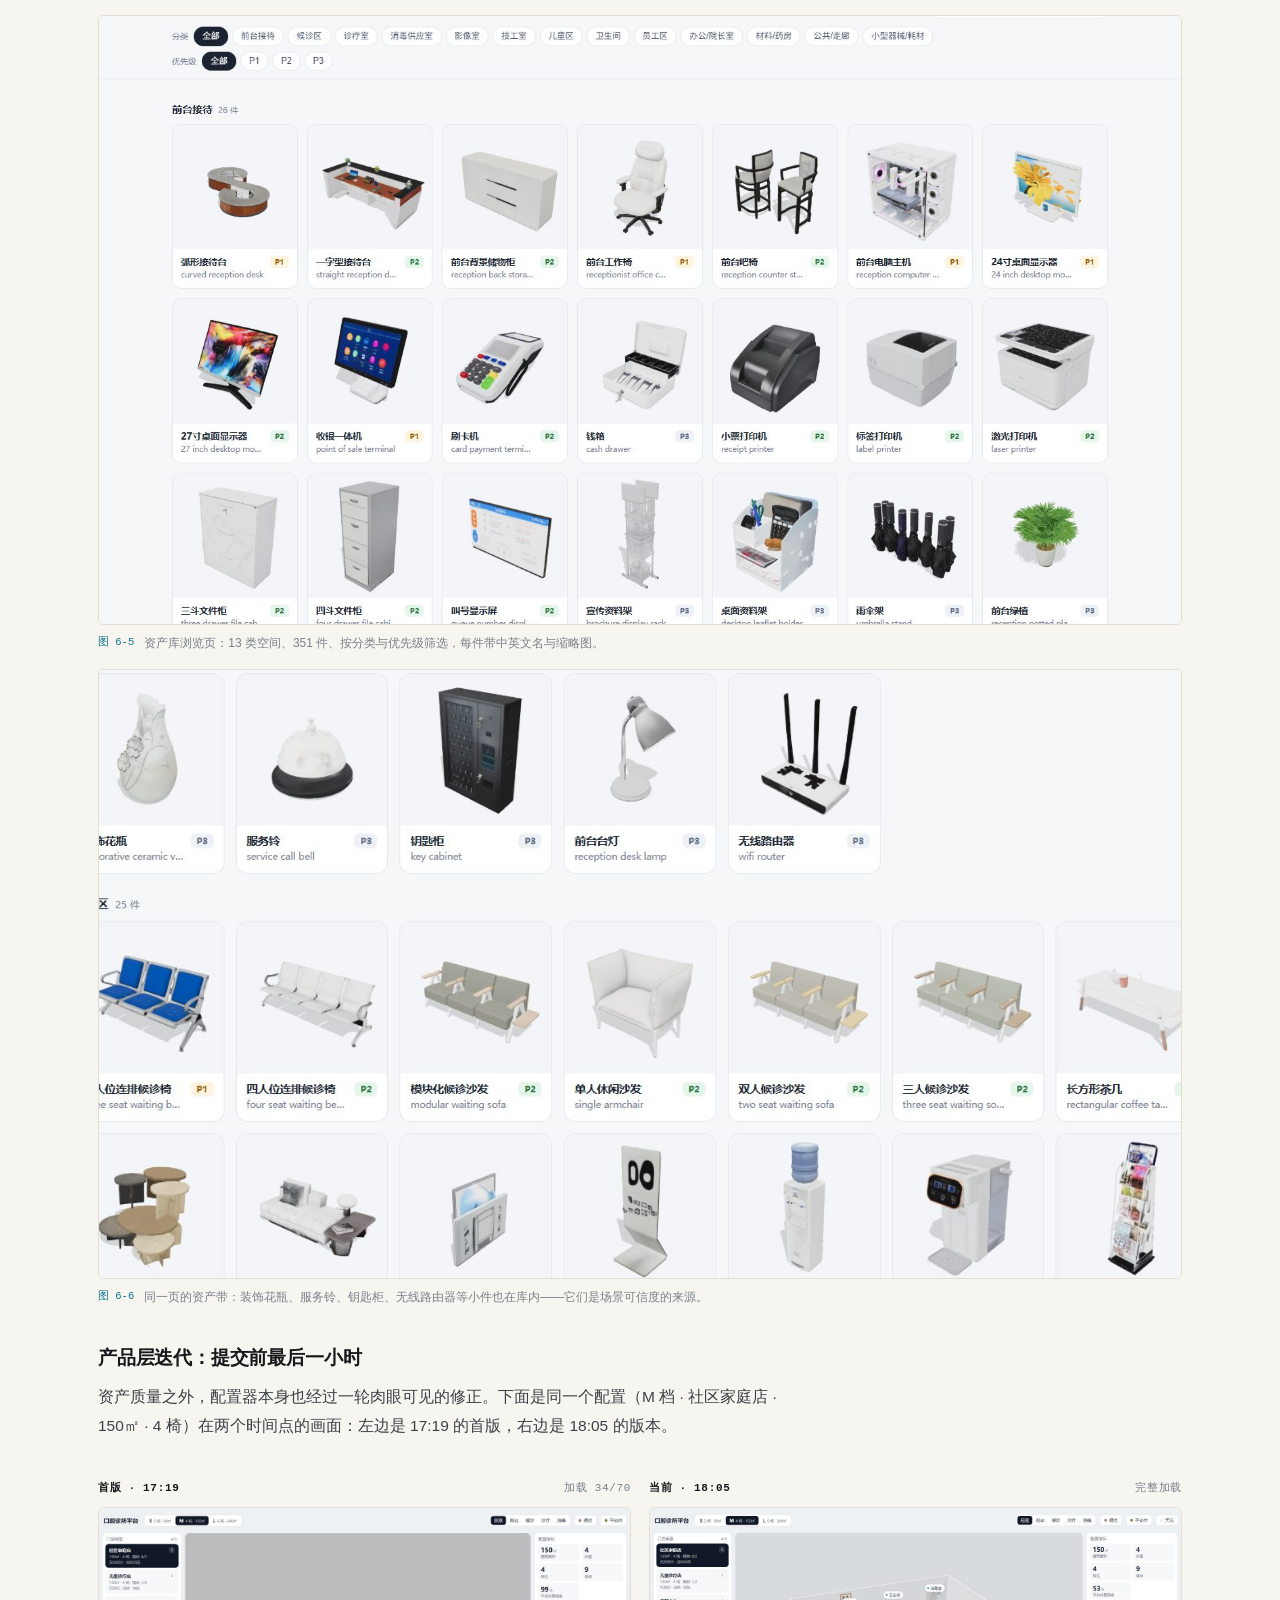
==== commit c8faea20: "报告：路径与证据对齐公开仓库（source/logs、demo/js、契约文档）；修正图 7-2/7-3 口径；补图 6 编号" ====
--- a/index.html
+++ b/index.html
@@ -171,6 +171,7 @@
 .trio .lab{position:absolute;top:9px;left:10px;font-family:var(--mono);font-size:10.5px;letter-spacing:.08em;color:var(--teal);background:rgba(255,253,248,.92);border:1px solid var(--rule);border-radius:3px;padding:2px 7px;line-height:1.5}
 .asset-note{font-size:13px;line-height:1.8;color:var(--ink-2);margin:12px 0 0;max-width:52em}
 .asset-note b{color:var(--ink)}
+.fig-no{font-family:var(--mono);font-size:10.5px;letter-spacing:.08em;color:var(--teal);margin-right:8px;white-space:nowrap}
 @media (max-width:900px){
   .trio{grid-template-columns:1fr 1fr;height:auto}
   .trio figure{height:240px}
@@ -409,7 +410,7 @@
       </div>
     </div>
     <div class="body">
-      <p>但这套方法不能照抄。汽车的平台是「算力与硬件的归组」，降本靠 BOM 通用件；医院与诊所的域是「责任、流程与数据的归组」，降本只能靠<b>交付复用</b>——同一份图纸逻辑、同一套房间模板、同一批资产，在不同门店里被反复调用（见项目内研究底稿 <span class="mono">docs/platform-domain-analysis.md</span>）。所以我们只取方法，不取形式：不设域控制器，只冻结空间与机电的硬点。</p>
+      <p>但这套方法不能照抄。汽车的平台是「算力与硬件的归组」，降本靠 BOM 通用件；医院与诊所的域是「责任、流程与数据的归组」，降本只能靠<b>交付复用</b>——同一份图纸逻辑、同一套房间模板、同一批资产，在不同门店里被反复调用（见项目研究底稿：汽车平台 → 医疗平台的域架构分析）。所以我们只取方法，不取形式：不设域控制器，只冻结空间与机电的硬点。</p>
     </div>
 
     <div class="tw">
@@ -519,7 +520,7 @@
 
     <div class="tw">
       <table>
-        <caption>表 4-1 · 生成结果（数据来自 dental/logs）</caption>
+        <caption>表 4-1 · 生成结果（数据来自 source/logs）</caption>
         <thead><tr><th style="width:34%">指标</th><th>结果</th></tr></thead>
         <tbody>
           <tr><td>清单件数</td><td><b>351 件</b>，覆盖 13 类空间；优先级 1/2/3 = 73/135/143</td></tr>
@@ -585,7 +586,7 @@
     <div class="shots">
       <figure class="shot wide">
         <img src="assets/terminal-1.jpg" alt="终端记录：final-status.json 中 351 件成功、652 积分、0 坏件与 REPORT 回执" loading="lazy">
-        <figcaption><span class="tag">图 4-2 · 日志回放</span><span>收尾状态：351 件成功、0 坏件、652 积分、回执 ACCEPTED。图片按仓库内真实 JSON 键值与数值渲染（非拍照），原始文件 <span class="mono">dental/logs/final-status.json</span>。</span></figcaption>
+        <figcaption><span class="tag">图 4-2 · 日志回放</span><span>收尾状态：351 件成功、0 坏件、652 积分、回执 ACCEPTED。图片按仓库内真实 JSON 键值与数值渲染（非拍照），原始文件 <span class="mono">source/logs/final-status.json</span>。</span></figcaption>
       </figure>
       <figure class="shot wide">
         <img src="assets/terminal-3.jpg" alt="终端记录：1160 条任务记录、352 个物件 id、37 组报价、2 小时 36 分窗口" loading="lazy">
@@ -666,7 +667,7 @@
     <div class="shots">
       <figure class="shot wide">
         <img src="assets/terminal-4.jpg" alt="终端记录：qa-findings.json 的五轮统计、返工 33 件、351 全检 0 坏 7 watch" loading="lazy">
-        <figcaption><span class="tag">图 5-2 · 日志回放</span><span>质检台账：五轮统计、返工 33 件、351 件全检、0 坏件、7 件边界件。原始文件 <span class="mono">dental/logs/qa-findings.json</span>。</span></figcaption>
+        <figcaption><span class="tag">图 5-2 · 日志回放</span><span>质检台账：五轮统计、返工 33 件、351 件全检、0 坏件、7 件边界件。原始文件 <span class="mono">source/logs/qa-findings.json</span>。</span></figcaption>
       </figure>
     </div>
 
@@ -720,7 +721,7 @@
         <figure><span class="lab">Lux3D · 四视图 0° / 90° / 180° / 270°</span><img src="assets/fit-dental-chair-adult.jpg" alt="生成的成人牙科综合治疗椅四视图，标注 bbox 2×2×1m" loading="lazy"></figure>
         <figure><span class="lab">场景实装</span><img src="assets/crop-chair.jpg" alt="成人牙科综合治疗椅在配置器场景中的实装特写" loading="lazy"></figure>
       </div>
-      <p class="asset-note">参考图是一张产品目录照：青蓝布面、落地基座、四手操作器械盘、手术灯。生成件保留了<b>落地基座、器械盘与灯臂</b>这三件决定「这是一台牙椅」的结构，代价是头枕与扶手细节被简化。它在场景里以 2.0m 为基准落地、按正面朝向标定，所以换到任何一间诊疗室都不需要再手工摆正。</p>
+      <p class="asset-note"><span class="fig-no">图 6-1</span>参考图是一张产品目录照：青蓝布面、落地基座、四手操作器械盘、手术灯。生成件保留了<b>落地基座、器械盘与灯臂</b>这三件决定「这是一台牙椅」的结构，代价是头枕与扶手细节被简化。它在场景里以 2.0m 为基准落地、按正面朝向标定，所以换到任何一间诊疗室都不需要再手工摆正。</p>
     </div>
 
     <div class="asset">
@@ -733,7 +734,7 @@
         <figure><span class="lab">Lux3D · 四视图</span><img src="assets/fit-cbct-machine.jpg" alt="生成的 CBCT 机四视图" loading="lazy"></figure>
         <figure><span class="lab">场景实装</span><img src="assets/crop-cbct.jpg" alt="CBCT 机在影像室场景中的实装特写" loading="lazy"></figure>
       </div>
-      <p class="asset-note">CBCT 是典型的「三合一立式」设备：立柱、旋转臂、患者定位台、控制面板。生成件把立柱与臂的<b>空间关系</b>保住了，这也是配置器里真正要紧的部分——它决定了影像室需要多大的净空、铅防护门开在哪一侧。</p>
+      <p class="asset-note"><span class="fig-no">图 6-2</span>CBCT 是典型的「三合一立式」设备：立柱、旋转臂、患者定位台、控制面板。生成件把立柱与臂的<b>空间关系</b>保住了，这也是配置器里真正要紧的部分——它决定了影像室需要多大的净空、铅防护门开在哪一侧。</p>
     </div>
 
     <div class="asset">
@@ -746,12 +747,12 @@
         <figure><span class="lab">Lux3D · 四视图</span><img src="assets/fit-reception-desk-curved.jpg" alt="生成的弧形接待台四视图" loading="lazy"></figure>
         <figure><span class="lab">场景实装</span><img src="assets/crop-reception.jpg" alt="弧形接待台在前台场景中的实装特写" loading="lazy"></figure>
       </div>
-      <p class="asset-note">接待台是「平台件」里最挑形体的一件：弧形台面决定了前台的观感，也决定了平面图里的一段弧线。生成件保留了双弧造型与人造石台面的材质分区；<b>尺寸</b>在清单里被写成 2400×800×1100mm，进场景后按这个尺寸归一，出图时直接变成图上的一段弧。</p>
+      <p class="asset-note"><span class="fig-no">图 6-3</span>接待台是「平台件」里最挑形体的一件：弧形台面决定了前台的观感，也决定了平面图里的一段弧线。生成件保留了双弧造型与人造石台面的材质分区；<b>尺寸</b>在清单里被写成 2400×800×1100mm，进场景后按这个尺寸归一，出图时直接变成图上的一段弧。</p>
     </div>
 
     <div class="body" style="margin-top:52px">
       <h3>尺寸与朝向：让生成的模型能进平面图</h3>
-      <p>生成件只有形体，没有「这是 2.4 米」这种知识。如果直接摆进场景，牙椅会和沙发一样高，平面图上的家具会互相穿模。所以我们补了两件事：<b>平面尺寸实测</b>——用无头 Chrome 逐件渲染、读归一化后的世界包围盒、按 rotY 转正，实测了 <b>119 件</b>资产的平面占位，写进 <span class="mono">js/footprint.js</span>；<b>朝向与基准</b>——为牙椅、前台、沙发、工作台等关键件标定正面朝向与落地基准（<span class="mono">demo/data/asset-tuning.json</span>）。这张标定表，是 3D 场景能直接长出 1:50 平面图的前提。</p>
+      <p>生成件只有形体，没有「这是 2.4 米」这种知识。如果直接摆进场景，牙椅会和沙发一样高，平面图上的家具会互相穿模。所以我们补了两件事：<b>平面尺寸实测</b>——用无头 Chrome 逐件渲染、读归一化后的世界包围盒、按 rotY 转正，实测了 <b>119 件</b>资产的平面占位，写进 <span class="mono">demo/js/footprint.js</span>；<b>朝向与基准</b>——为牙椅、前台、沙发、工作台等关键件标定正面朝向与落地基准（<span class="mono">demo/data/asset-tuning.json</span>）。这张标定表，是 3D 场景能直接长出 1:50 平面图的前提。</p>
       <p>至于「AI 生成件到底有多大」这件事，我们给的是可核对的口径，而不是一句「比例正确」：每件在清单里都写了参考尺寸（<span class="mono">note</span> 字段），场景基准与实测 footprint 两套数据同时存在，出图用的是实测值，人工核对时看的是参考尺寸。</p>
     </div>
 
@@ -784,17 +785,17 @@
 <text x="766" y="228" font-family="-apple-system,'Segoe UI','Microsoft YaHei','PingFang SC',sans-serif" font-size="11" fill="#7b828c" text-anchor="start" font-weight="400" letter-spacing="0">meshopt 简化 · 512 贴图</text>
 <text x="16" y="282" font-family="-apple-system,'Segoe UI','Microsoft YaHei','PingFang SC',sans-serif" font-size="11" fill="#7b828c" text-anchor="start" font-weight="400" letter-spacing="0">线性比例 · 以单件平均体积计</text>
 </svg>
-      <figcaption><span class="tag">图 6-1</span><span>同一批模型的三级体量。数据为逐文件统计：原始件 361 件 / 3.48 GB；交付件 351 件 / 683.7 MB；演示 LOD 152 件 / 113.4 MB。</span></figcaption>
+      <figcaption><span class="tag">图 6-4</span><span>同一批模型的三级体量。数据为逐文件统计：原始件 361 件 / 3.48 GB；交付件 351 件 / 683.7 MB；演示 LOD 152 件 / 113.4 MB。</span></figcaption>
     </figure>
 
     <div class="shots">
       <figure class="shot wide">
         <img src="assets/gallery-top.jpg" alt="物件库浏览页：13 类空间、351 件资产、按分类与优先级筛选" loading="lazy">
-        <figcaption><span class="tag">图 6-2</span><span>资产库浏览页：13 类空间、351 件、按分类与优先级筛选，每件带中英文名与缩略图。</span></figcaption>
+        <figcaption><span class="tag">图 6-5</span><span>资产库浏览页：13 类空间、351 件、按分类与优先级筛选，每件带中英文名与缩略图。</span></figcaption>
       </figure>
       <figure class="shot wide">
         <img src="assets/gallery-band.jpg" alt="资产库中的前台与候诊区物件缩略图带" loading="lazy">
-        <figcaption><span class="tag">图 6-3</span><span>同一页的资产带：装饰花瓶、服务铃、钥匙柜、无线网由器等小件也在库内——它们是场景可信度的来源。</span></figcaption>
+        <figcaption><span class="tag">图 6-6</span><span>同一页的资产带：装饰花瓶、服务铃、钥匙柜、无线路由器等小件也在库内——它们是场景可信度的来源。</span></figcaption>
       </figure>
     </div>
 
@@ -815,7 +816,7 @@
     </div>
 
     <div class="body" style="margin-top:22px">
-      <p>三处差异都值得记：<b>加载</b>从卡在 34/70 变成一次加载完成；<b>家具数</b>从 135 收敛到 113，是布局去重与房间模板修正的结果；<b>复用率</b>从 99% 修正到 53%——按实际使用到的资产类型去重统计后，这个数字才回答了「有多少是可以复制的」。同一天里，配置器还补上了造价与工时的指标卡：<b>配置器不再只是「看」，开始「算」</b>。</p>
+      <p><span class="fig-no">图 6-7</span>三处差异都值得记：<b>加载</b>从卡在 34/70 变成一次加载完成；<b>家具数</b>从 135 收敛到 113，是布局去重与房间模板修正的结果；<b>复用率</b>从 99% 修正到 53%——按实际使用到的资产类型去重统计后，这个数字才回答了「有多少是可以复制的」。同一天里，配置器还补上了造价与工时的指标卡：<b>配置器不再只是「看」，开始「算」</b>。</p>
     </div>
   </div>
 </section>
@@ -837,14 +838,14 @@
       </figure>
       <figure class="shot wide">
         <img src="assets/demo-06-platform-parts.jpg" alt="平台件与差异件描边视图：L 档美学体验店，平台件 143、差异件 55" loading="lazy">
-        <figcaption><span class="tag">图 7-2</span><span>平台件（青绿描边，143 件）与差异件（琥珀描边，55 件）。同一套 L 档配置，切到美学体验店后房间从 9 间增加到 14 间，组合数从 440 变成 1,050。</span></figcaption>
+        <figcaption><span class="tag">图 7-2</span><span>平台件（青绿描边，143 件）与差异件（琥珀描边，55 件）。这套 L 档美学体验店：14 间、198 件、1,050 种组合；对比 M 档社区家庭店（9 间、440 种）——档位决定组合上限，门店类型决定房间构成。</span></figcaption>
       </figure>
     </div>
 
     <div class="shots">
       <figure class="shot">
         <img src="assets/demo-05-hardpoints.jpg" alt="硬点视图：打开硬点开关后的五类点位图例" loading="lazy">
-        <figcaption><span class="tag">图 7-3</span><span>硬点视图：水 / 电 / 气 / 排 / 网五类点位按设备落在地面，图例常驻左上；这些点位会原样进入机电点位图。</span></figcaption>
+        <figcaption><span class="tag">图 7-3</span><span>硬点视图：开启后进入点位图层（左上为水 / 电 / 气 / 排 / 网五类图例）。点位数据与第 8 章的机电点位图同源，出图时直接落到纸上。</span></figcaption>
       </figure>
       <figure class="shot">
         <img src="assets/demo-08-S-kids.jpg" alt="S 档儿童诊疗店：90㎡、2 椅、7 间、儿童糖果风格" loading="lazy">
@@ -925,7 +926,7 @@
           <tr><td>图号 / 标题栏</td><td>ADS-01-01 / ADS-02-01 / ADS-03-01；标题栏含平台、门店类型、风格、面积、椅位、家具件数、比例、阶段、造价、工时</td></tr>
           <tr><td>出口</td><td>DXF · SVG · 报价 CSV · 浏览器打印 A2 PDF</td></tr>
           <tr><td>报价口径</td><td>方案估算，<b>含税、±8% 区间</b>；工期为<b>净施工工期</b>（不含设备采购、报建审批）</td></tr>
-          <tr><td>单价来源</td><td><span class="mono">js/price-book.js</span>：面积规则、五类点位、模块附加、资产覆盖价 / 分类兜底价、风格系数、税率、班组人数——商务直接改数，不改公式</td></tr>
+          <tr><td>单价来源</td><td><span class="mono">demo/js/price-book.js</span>：面积规则、五类点位、模块附加、资产覆盖价 / 分类兜底价、风格系数、税率、班组人数——商务直接改数，不改公式</td></tr>
         </tbody>
       </table>
     </div>
@@ -960,11 +961,18 @@
         <caption>表 8-3 · 三套校验与 2026-11-18 复跑结果</caption>
         <thead><tr><th style="width:30%">校验</th><th style="width:34%">做什么</th><th>结果</th></tr></thead>
         <tbody>
-          <tr><td><b>verify-drawing-quote.mjs</b></td><td>遍历三档平台合计 <b>1,595</b> 种组合（S 105 + M 440 + L 1,050），逐项断言金额自洽、单调、可复现，DXF / SVG 结构一致</td><td><b>1,595 / 1,595 组合通过</b>；11,957,003 条断言，0 失败；57 秒</td></tr>
+          <tr><td><b>verify-drawing-quote.mjs</b></td><td>遍历三档平台合计 <b>1,595</b> 种组合（S 105 + M 440 + L 1,050），逐项断言金额自洽、单调、可复现，DXF / SVG 结构一致</td><td><b>1,595 / 1,595 组合通过</b>；11,957,003 条断言，0 失败；复跑 57 秒（首跑 83.9 秒）</td></tr>
           <tr><td><b>validate_dxf.py</b></td><td>用第三方库 ezdxf 独立读回 DXF，检查版本、单位、实体数与可渲染性</td><td>AC1021（R2007）、INSUNITS=4；4 个典型配置实体 1,319–1,855；<b>0 错误</b></td></tr>
           <tr><td><b>shot-sheet.mjs</b></td><td>浏览器端 E2E：打开出图浮层、断言图页与金额、真实点击 DXF / SVG / CSV 下载</td><td><b>110 条断言 0 失败</b>，console 0 报错；3/3 下载文件名与内容正确</td></tr>
         </tbody>
       </table>
+    </div>
+
+    <div class="shots">
+      <figure class="shot wide">
+        <img src="assets/terminal-5.jpg" alt="终端记录：三套校验的实际输出，1,595 组合、11,957,003 条断言、0 失败，DXF AC1021 与 E2E 110 断言" loading="lazy">
+        <figcaption><span class="tag">图 8-6 · 日志回放</span><span>三套校验的实际输出：全组合 1,595 通过、11,957,003 条断言 0 失败、DXF 读回 0 错误、E2E 110 条断言 0 失败。图为首次运行（83.9 秒），2026-11-18 复跑 57 秒；按真实运行结果渲染（非拍照），复跑命令见第 12 章。</span></figcaption>
+      </figure>
     </div>
 
     <div class="callout">
@@ -984,11 +992,11 @@
     </div>
 
     <div class="arch">
-      <div class="lay"><div class="k">交付层<em>DELIVERY</em></div><div class="v"><code>gallery.html</code> 物件浏览 <span class="arrow">·</span> <code>catalog.csv / xlsx</code> 目录 <span class="arrow">·</span> <code>lux3d-bundle</code> 交付包 <span class="arrow">·</span> <code>server/</code> 自托管服务</div></div>
+      <div class="lay"><div class="k">交付层<em>DELIVERY</em></div><div class="v"><code>gallery.html</code> 物件浏览 <span class="arrow">·</span> <code>catalog.csv / xlsx</code> 目录 <span class="arrow">·</span> <code>lux3d-delivery.json</code> 交付包 <span class="arrow">·</span> 自托管服务器（Node 零依赖 + 对象存储代理缓存）</div></div>
       <div class="lay"><div class="k">出图层<em>CAD / QUOTE</em></div><div class="v"><code>cad.js</code> 图框、图层、墙门家具、点位、标注、DXF / SVG <span class="arrow">·</span> <code>quote.js</code> 工程量、五组造价、工时工期、CSV <span class="arrow">·</span> <code>sheet.js</code> 浮层、打印</div></div>
       <div class="lay"><div class="k">场景层<em>THREE.JS</em></div><div class="v"><code>scene.js</code> 壳体与渲染 <span class="arrow">·</span> <code>plan.js</code> 房间与家具布局 <span class="arrow">·</span> <code>config.js</code> 平台 / 门店 / 风格 / 模块 <span class="arrow">·</span> <code>assets.js</code> 加载与 LOD 回退 <span class="arrow">·</span> <code>ui.js</code> 面板与指标</div></div>
       <div class="lay"><div class="k">数据层<em>DATA</em></div><div class="v"><code>inventory.json</code> 351 件清单 <span class="arrow">·</span> <code>asset-tuning.json</code> 尺寸与朝向 <span class="arrow">·</span> <code>footprint.js</code> 119 件实测平面占位 <span class="arrow">·</span> <code>price-book.js</code> 单价与工效</div></div>
-      <div class="lay"><div class="k">资产层<em>LUX3D</em></div><div class="v"><code>models/</code> 351 件交付 GLB（PBR）<span class="arrow">·</span> <code>lod-models/</code> 152 件演示 LOD <span class="arrow">·</span> <code>extra/</code> 9 件场景补充件</div></div>
+      <div class="lay"><div class="k">资产层<em>LUX3D</em></div><div class="v"><code>models/</code> 351 件交付 GLB（PBR）<span class="arrow">·</span> <code>lod-models/</code> 152 件演示 LOD <span class="arrow">·</span> <code>extra/</code> 9 件场景补充件<span class="arrow">·</span> 模型因体积不入库，由线上演示供给</div></div>
     </div>
 
     <div class="body">
@@ -998,7 +1006,7 @@
 
     <div class="tw">
       <table>
-        <caption>表 9-1 · 工具链（dental/tools/，节选 10 件）</caption>
+        <caption>表 9-1 · 工具链（source/tools/，节选 10 件）</caption>
         <thead><tr><th style="width:34%">脚本</th><th>作用</th><th style="width:18%">产物</th></tr></thead>
         <tbody>
           <tr><td><span class="mono">fetch_refs.py</span> / <span class="mono">upload_refs.py</span></td><td>按检索词抓公开产品参考图，上传到资产服务换公网 URL</td><td>refs / URL</td></tr>
@@ -1025,7 +1033,7 @@
       <h3>别人能拿走什么</h3>
       <ul>
         <li><b>清单与目录</b>：<span class="mono">inventory.json</span> 的字段结构（id / 中英文名 / 分类 / 优先级 / 检索词 / 生成提示词 / 参考尺寸）可以直接换成另一个行业。</li>
-        <li><b>单价与工效</b>：<span class="mono">price-book.js</span> 是数据文件，商务可以改数而不碰公式；出图与报价的接口契约写在 <span class="mono">drawing-quote-contract.md</span>。</li>
+        <li><b>单价与工效</b>：<span class="mono">price-book.js</span> 是数据文件，商务可以改数而不碰公式；出图与报价的接口契约写在 <span class="mono">source/drawing-quote-contract.md</span>。</li>
         <li><b>生成与质检脚本</b>：批量生成、滚动报价、即下即存、缩略图质检，这一套与行业无关，换清单即可复用。</li>
         <li><b>交付包</b>：<span class="mono">lux3d-delivery.json</span> + 内嵌预览页，是 Lux3D 体系里可直接交付的形态。</li>
       </ul>
@@ -1047,7 +1055,7 @@
       <h3>六条边界</h3>
       <p><b>1 · 资产精度。</b>351 件由 G1-Turbo（1 积分/件）生成，形体与贴图整体可用，但局部细节与真实产品的比例不保证一致。清单 <span class="mono">note</span> 里的尺寸是可核对的参考值，不是产品参数表；要用于工程设计与施工，必须按实物核对。</p>
       <p><b>2 · 出图定位。</b>这是<b>方案阶段</b>的平面布置图与机电点位图：A2、1:50 / 1:100、DXF R2007，可作 CAD 二次设计的底图，不是结构图、节点图或施工图。</p>
-      <p><b>3 · 报价口径。</b>造价是估算，含税、±8% 区间；单价与工效来自 <span class="mono">price-book.js</span> 的假设，不是投标价。工期是净施工工期，不含设备采购与报建审批。</p>
+      <p><b>3 · 报价口径。</b>造价是估算，含税、±8% 区间；单价与工效来自 <span class="mono">demo/js/price-book.js</span> 的假设，不是投标价。工期是净施工工期，不含设备采购与报建审批。</p>
       <p><b>4 · 7 件边界件。</b>imaging-positioning-chair、intraoral-camera、shoe-change-bench、emergency-exit-sign、digital-signage-kiosk、dental-computer-tower、corridor-handrail 可用但不完美，已在第 5 章逐件说明。</p>
       <p><b>5 · 场景是程序化摆放。</b>房间与家具由布局算法生成，不是对真实建筑的测绘；开间、机电、给排水需按实际条件与规范深化。天花 GLB 件因体积与姿态问题没有放进 3D 场景，天花以程序化灯具与风口代替。</p>
       <p><b>6 · 没覆盖的部分。</b>结构、暖通负荷计算、消防报审、设备品牌选型、软装深化，都不在本作品范围内；演示页在无 GPU 的机器上以软件渲染验证，真实 GPU 帧率未实测（目标 45 fps 以上）。</p>
@@ -1155,7 +1163,7 @@
 <span class="c"># 出图与报价的全组合校验（不需浏览器）</span>
 node source/tools/verify-drawing-quote.mjs
       </div>
-      <p class="small">本地运行需要模型文件：<span class="mono">demo/lod-models/</span>（152 件 LOD）与 <span class="mono">demo/extra/models/</span>（9 件补充件）。模型约 113 MB，因体积与保存成本未随仓库分发；线上演示由自托管服务器按需供给，页面只访问自己的服务器，<b>不暴露对象存储地址，也没有签名链接</b>。</p>
+      <p class="small">本地运行需要模型文件：<span class="mono">demo/lod-models/</span>（152 件 LOD）与 <span class="mono">demo/extra/models/</span>（9 件补充件），合计约 130 MB。模型因体积与保存成本未随仓库分发；线上演示由自托管服务器按需供给，页面只访问自己的服务器，<b>不暴露对象存储地址，也没有签名链接</b>。</p>
 
       <h3>数据怎么核</h3>
       <ul>
@@ -1298,7 +1306,7 @@
 
     <div class="tw">
       <table>
-        <caption>表 A-5 · 账本（dental/logs）</caption>
+        <caption>表 A-5 · 账本（source/logs）</caption>
         <thead><tr><th style="width:36%">项</th><th>数值</th></tr></thead>
         <tbody>
           <tr><td>授权积分</td><td>3,200（报名 300 / 团队 3,000，取整后实际可用 3,200）</td></tr>
@@ -1328,7 +1336,7 @@
         <thead><tr><th style="width:34%">文件</th><th>作用</th><th style="width:20%">对应证据</th></tr></thead>
         <tbody>
           <tr><td><span class="mono">catalog/inventory.json</span></td><td>351 件清单：id / 中英文名 / 分类 / 优先级 / 检索词 / 生成提示词 / 参考尺寸</td><td>§6 资产</td></tr>
-          <tr><td><span class="mono">catalog/catalog.csv / xlsx</span></td><td>物件目录：状态、taskId、积分、文件体积、参考图来源</td><td>表 A-2</td></tr>
+          <tr><td><span class="mono">catalog/catalog.csv / xlsx</span></td><td>物件目录：状态、taskId、积分、交付体积、参考尺寸</td><td>表 A-2</td></tr>
           <tr><td><span class="mono">demo/js/config.js</span></td><td>平台、门店类型、风格、模块、差异件白名单</td><td>§2 §7</td></tr>
           <tr><td><span class="mono">demo/js/plan.js</span></td><td>房间与家具布局算法</td><td>§7</td></tr>
           <tr><td><span class="mono">demo/js/cad.js</span></td><td>图框、图层、墙门家具、点位、标注，DXF / SVG</td><td>§8</td></tr>
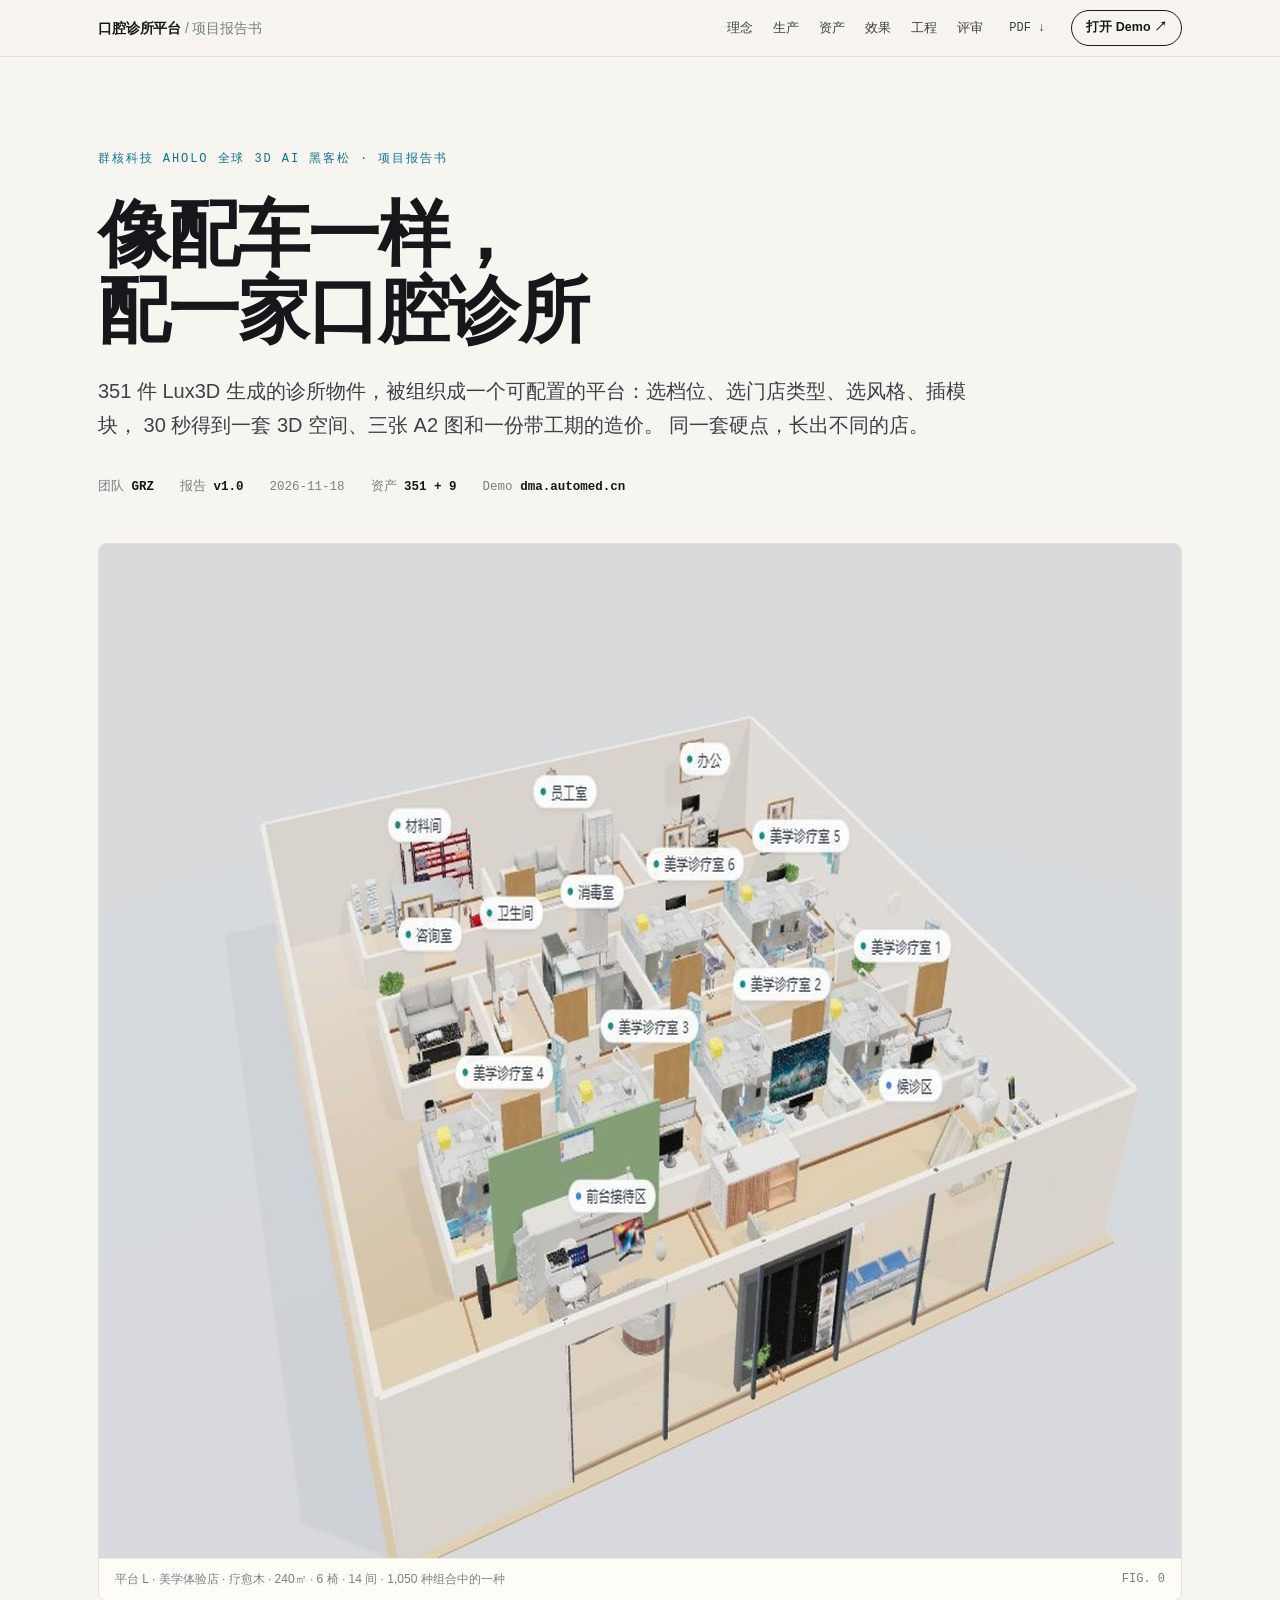
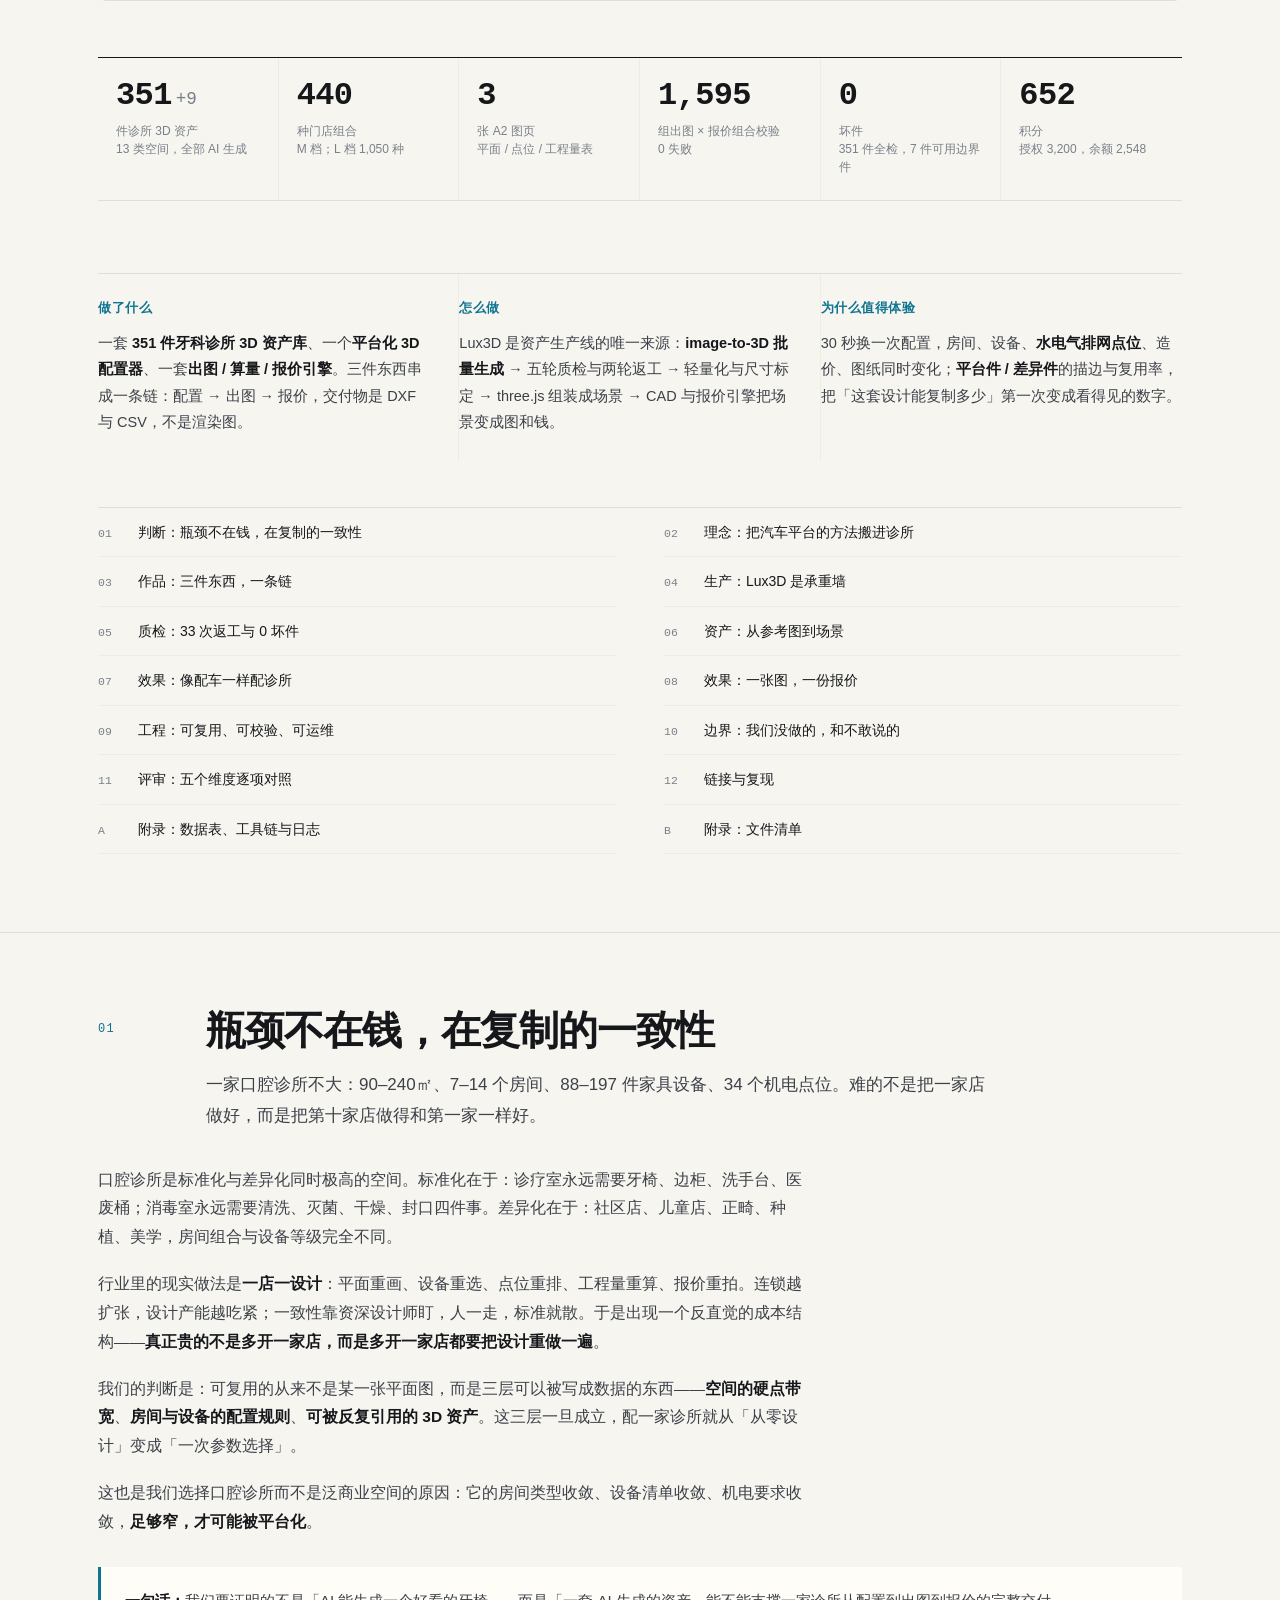
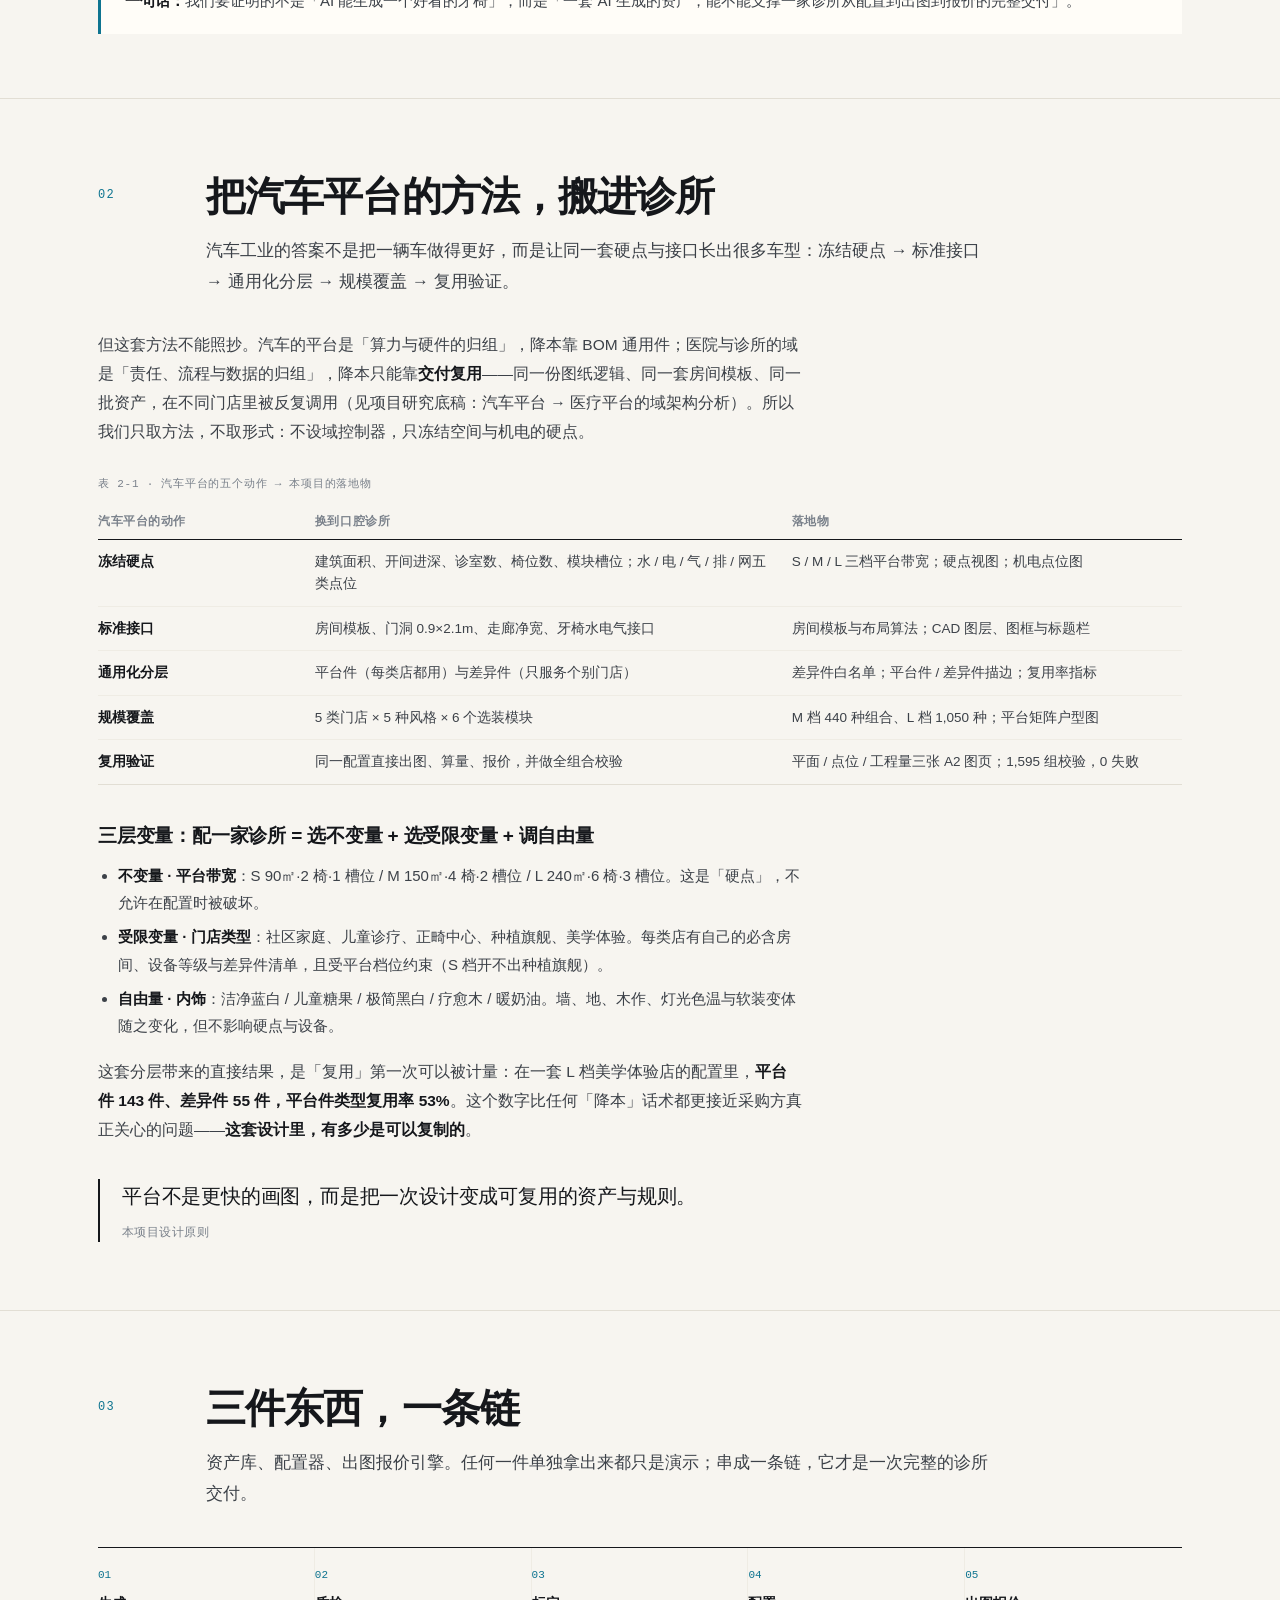
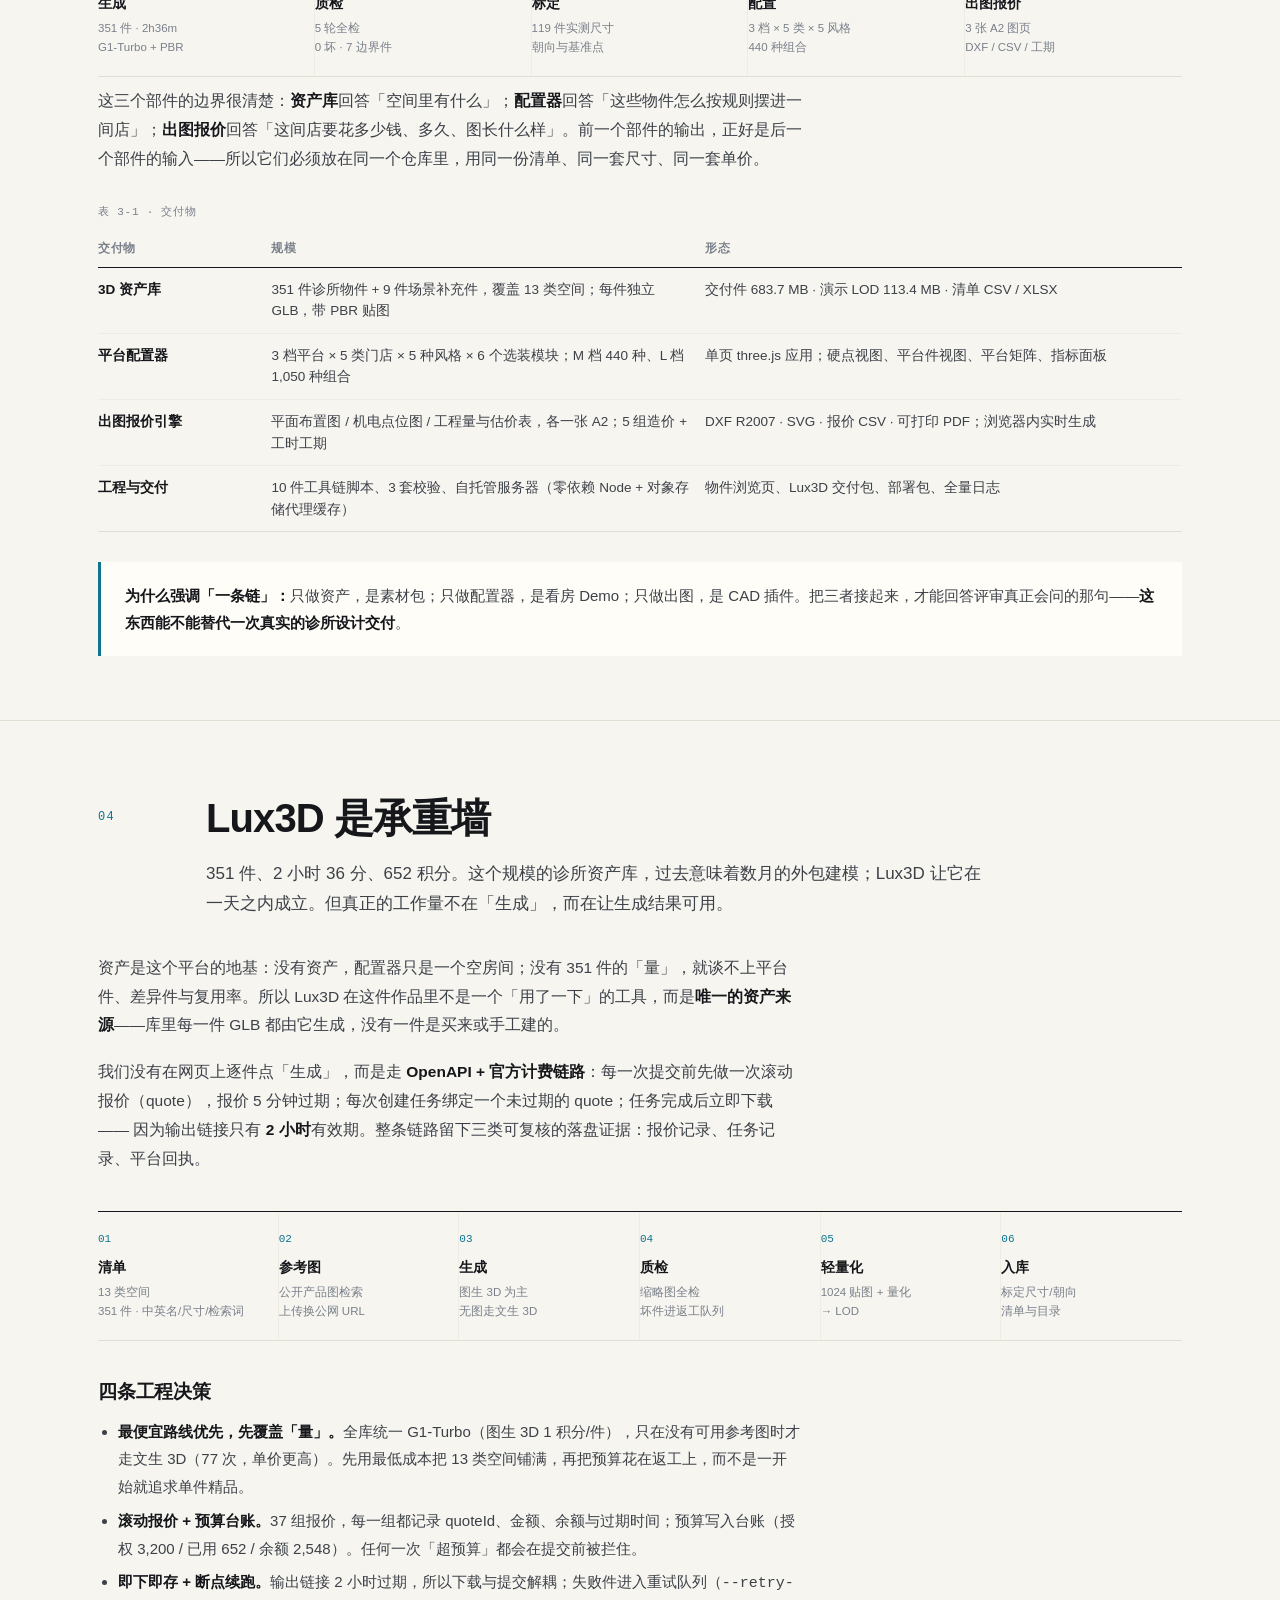
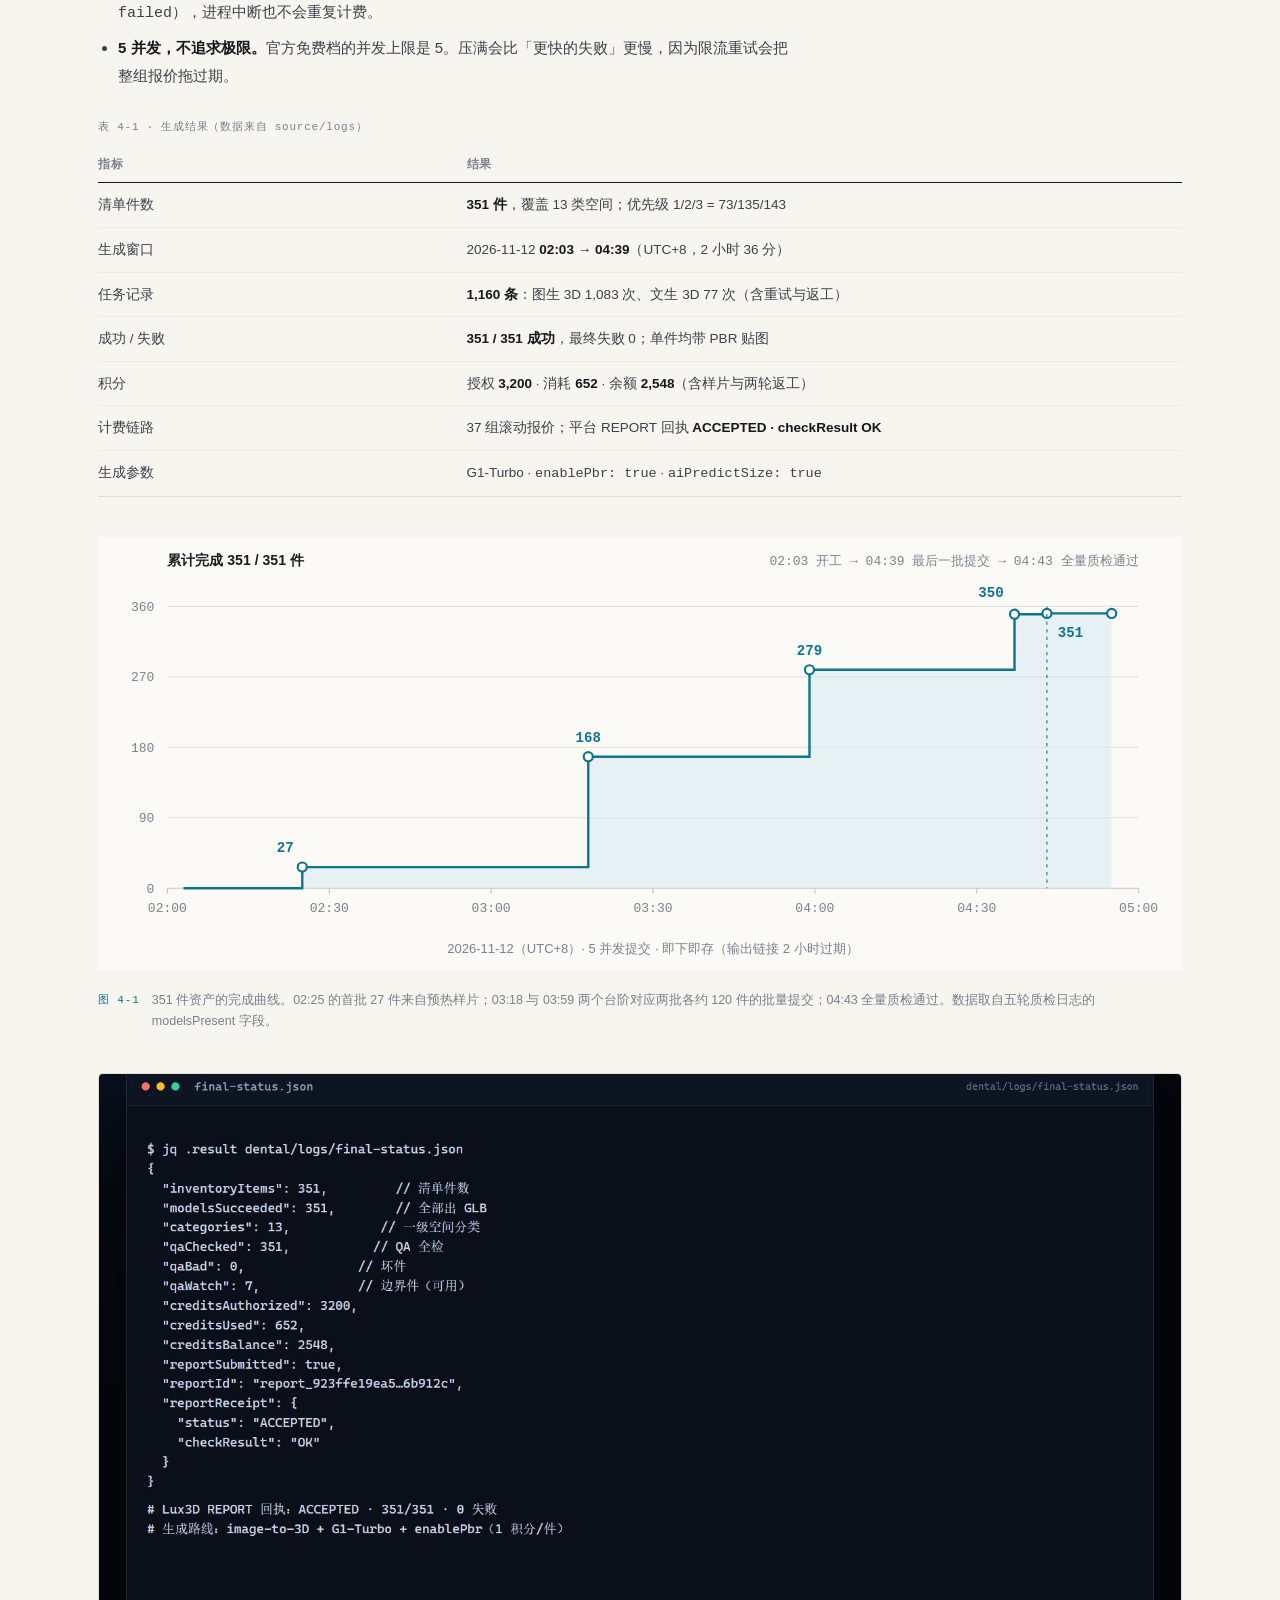
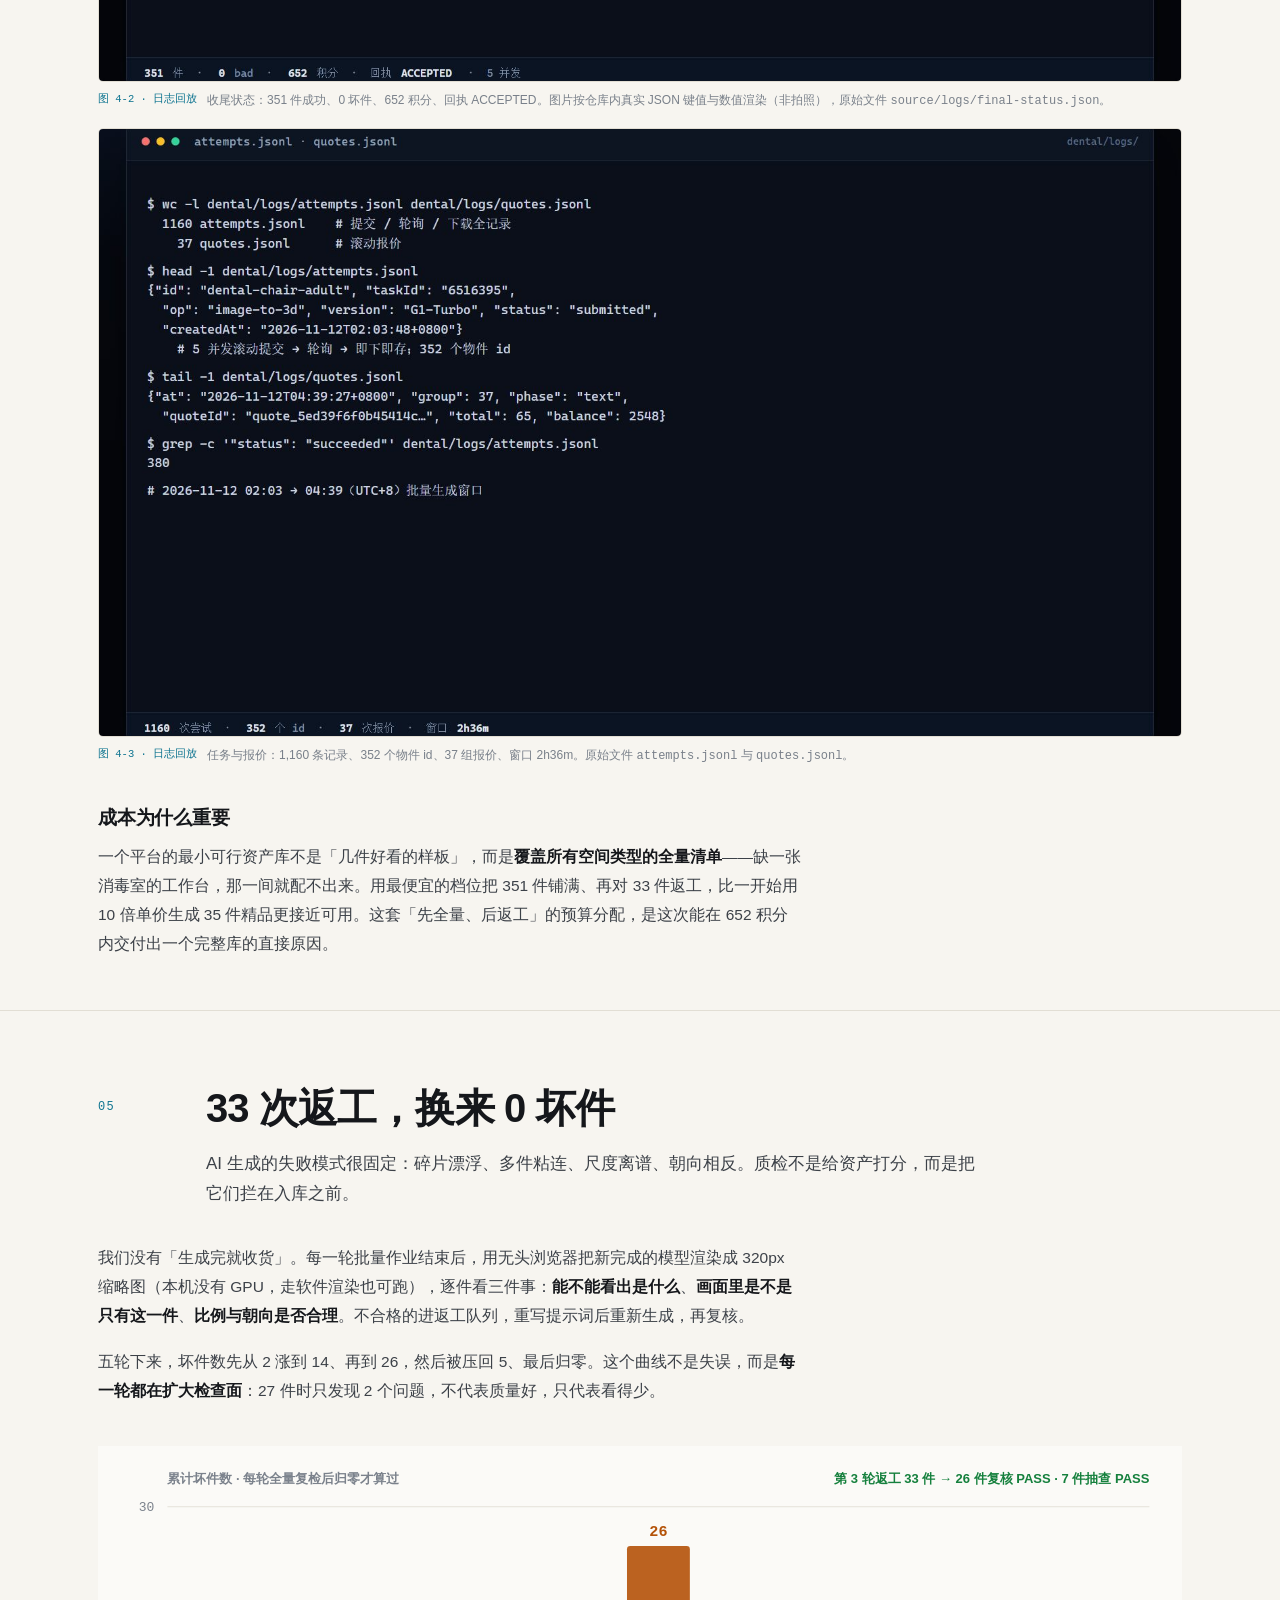
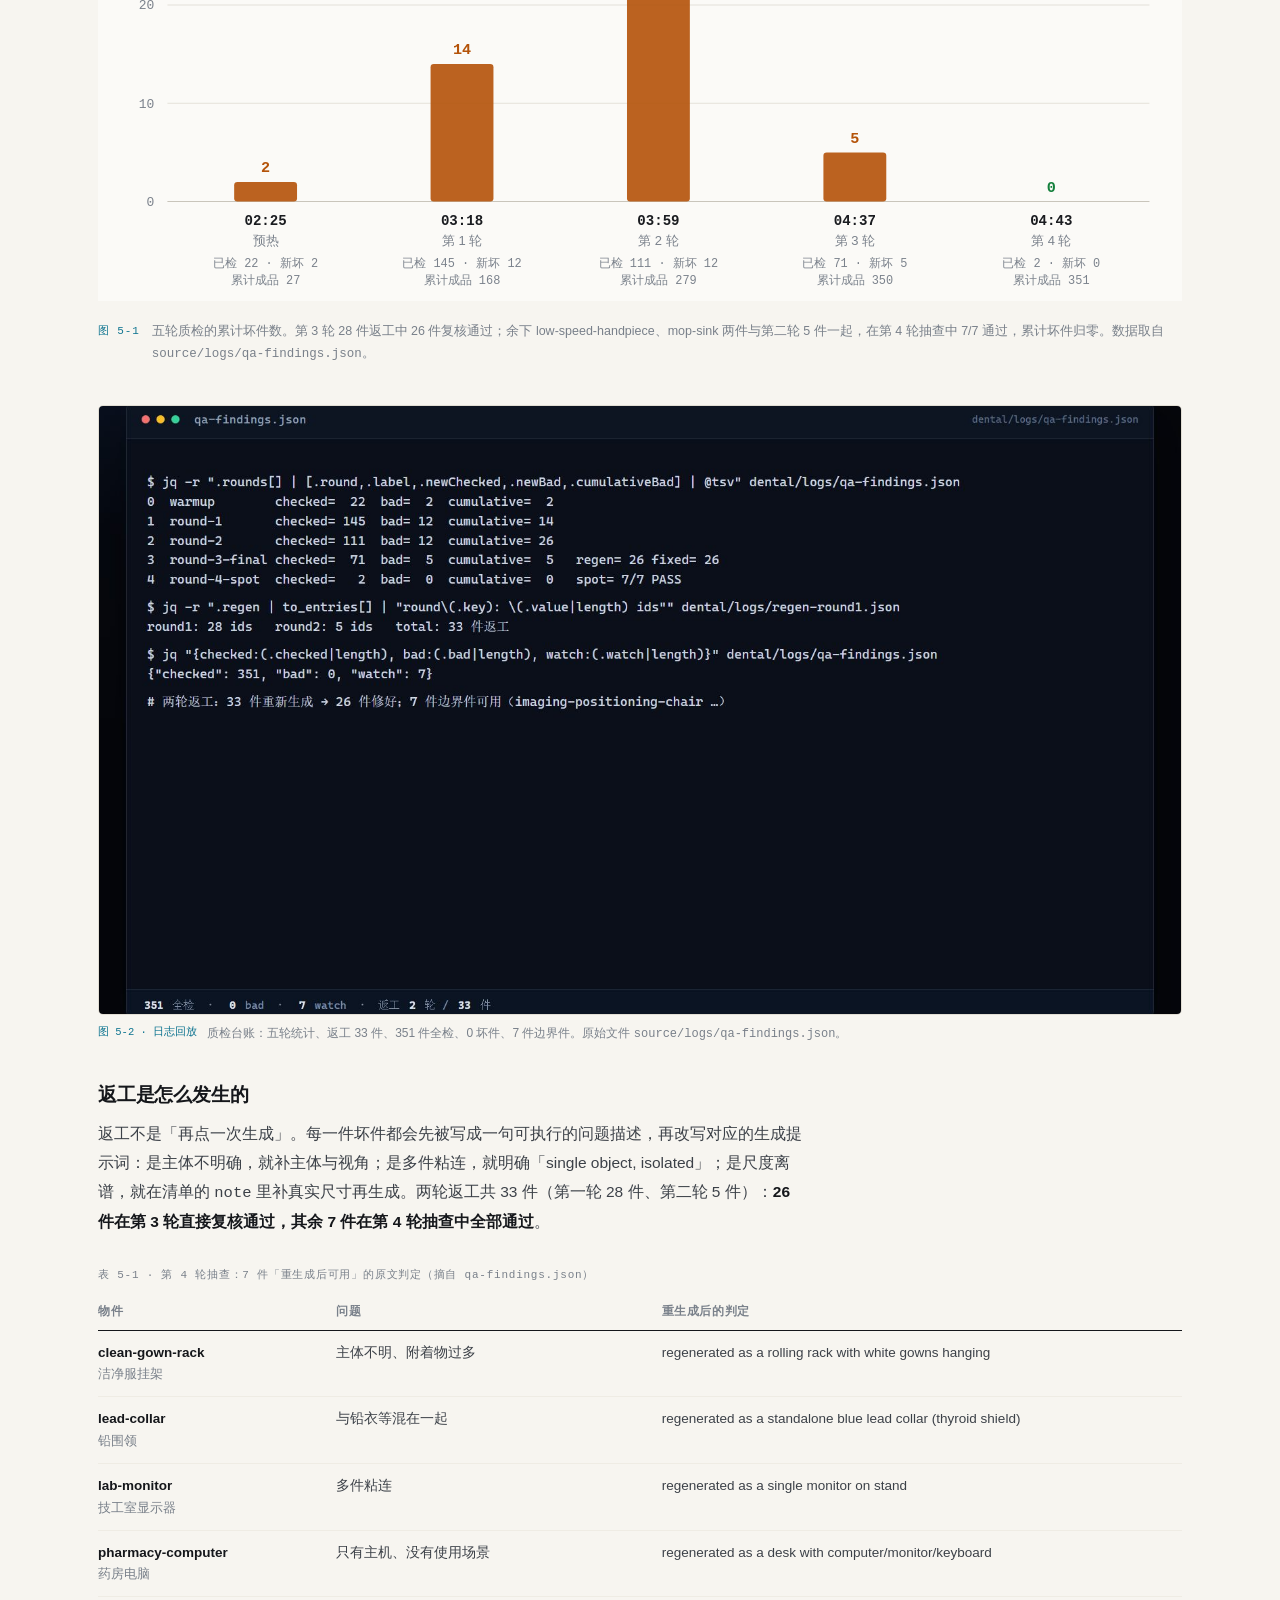
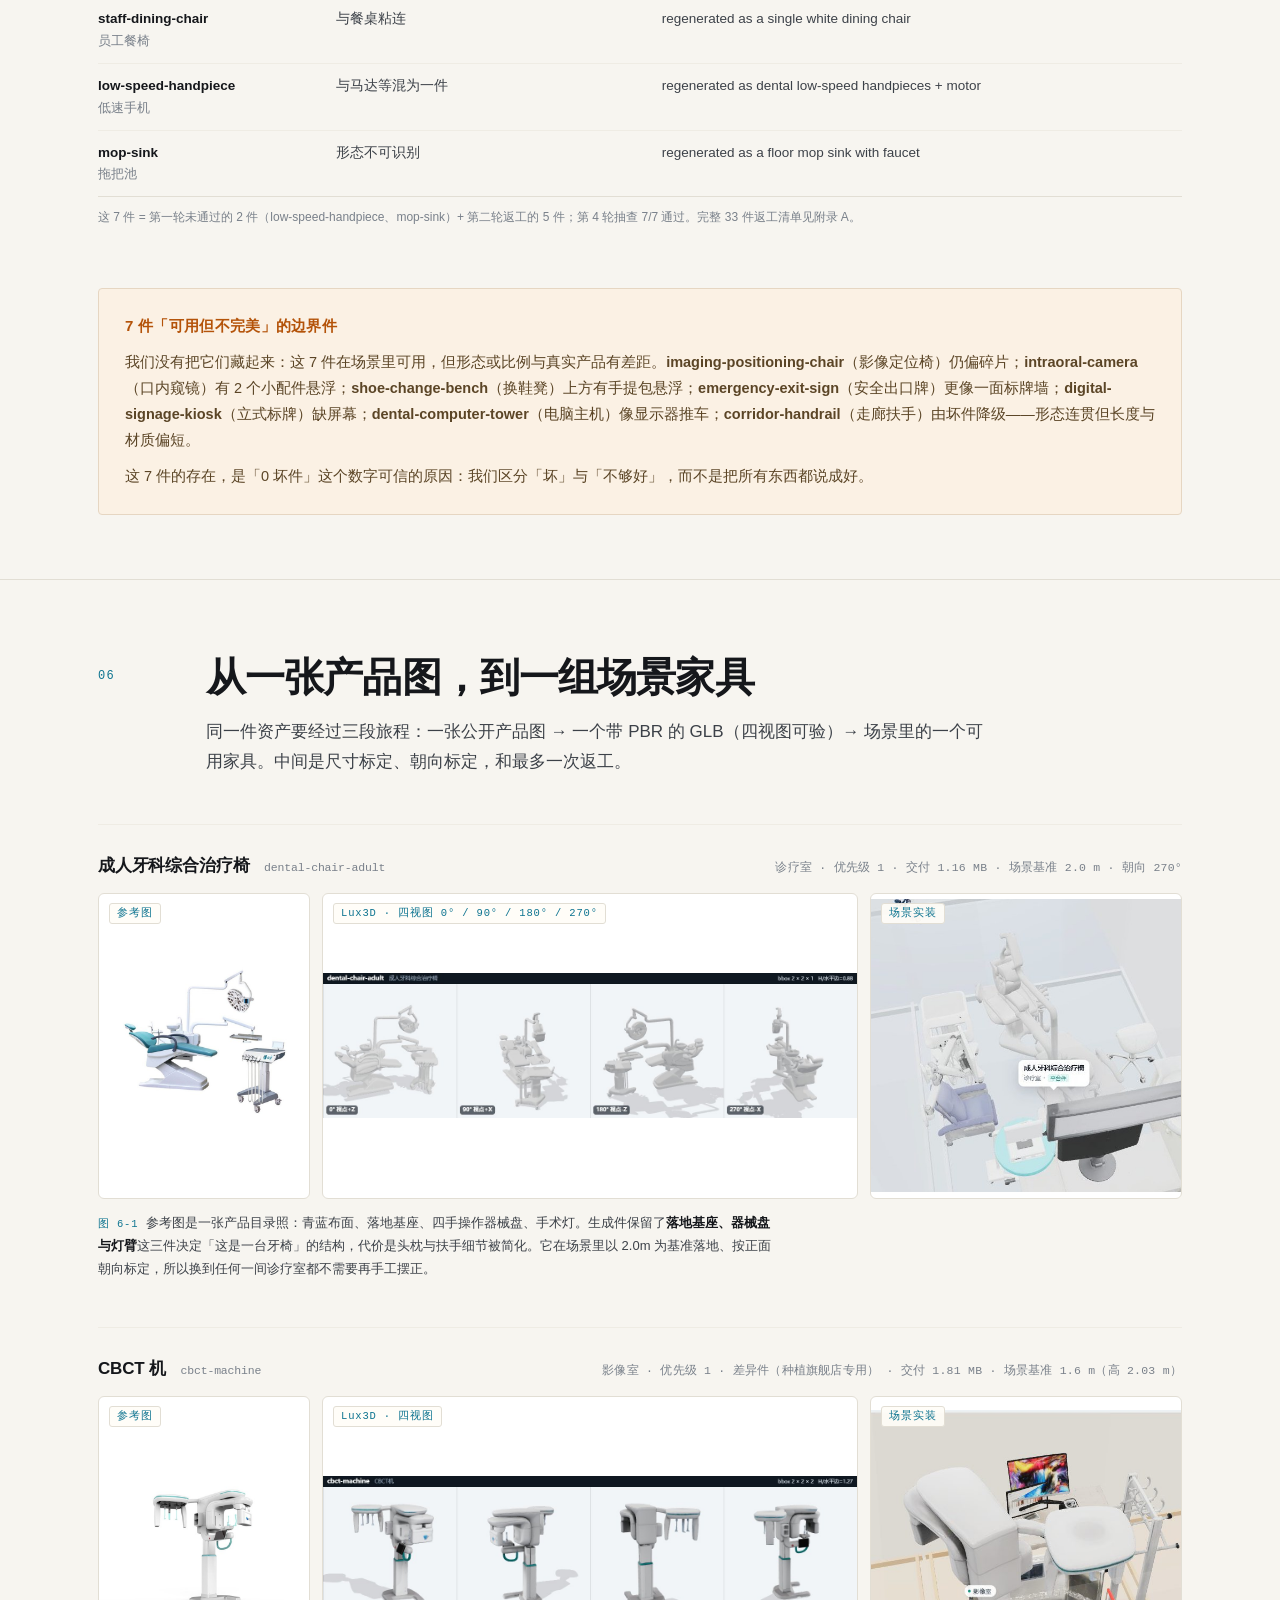
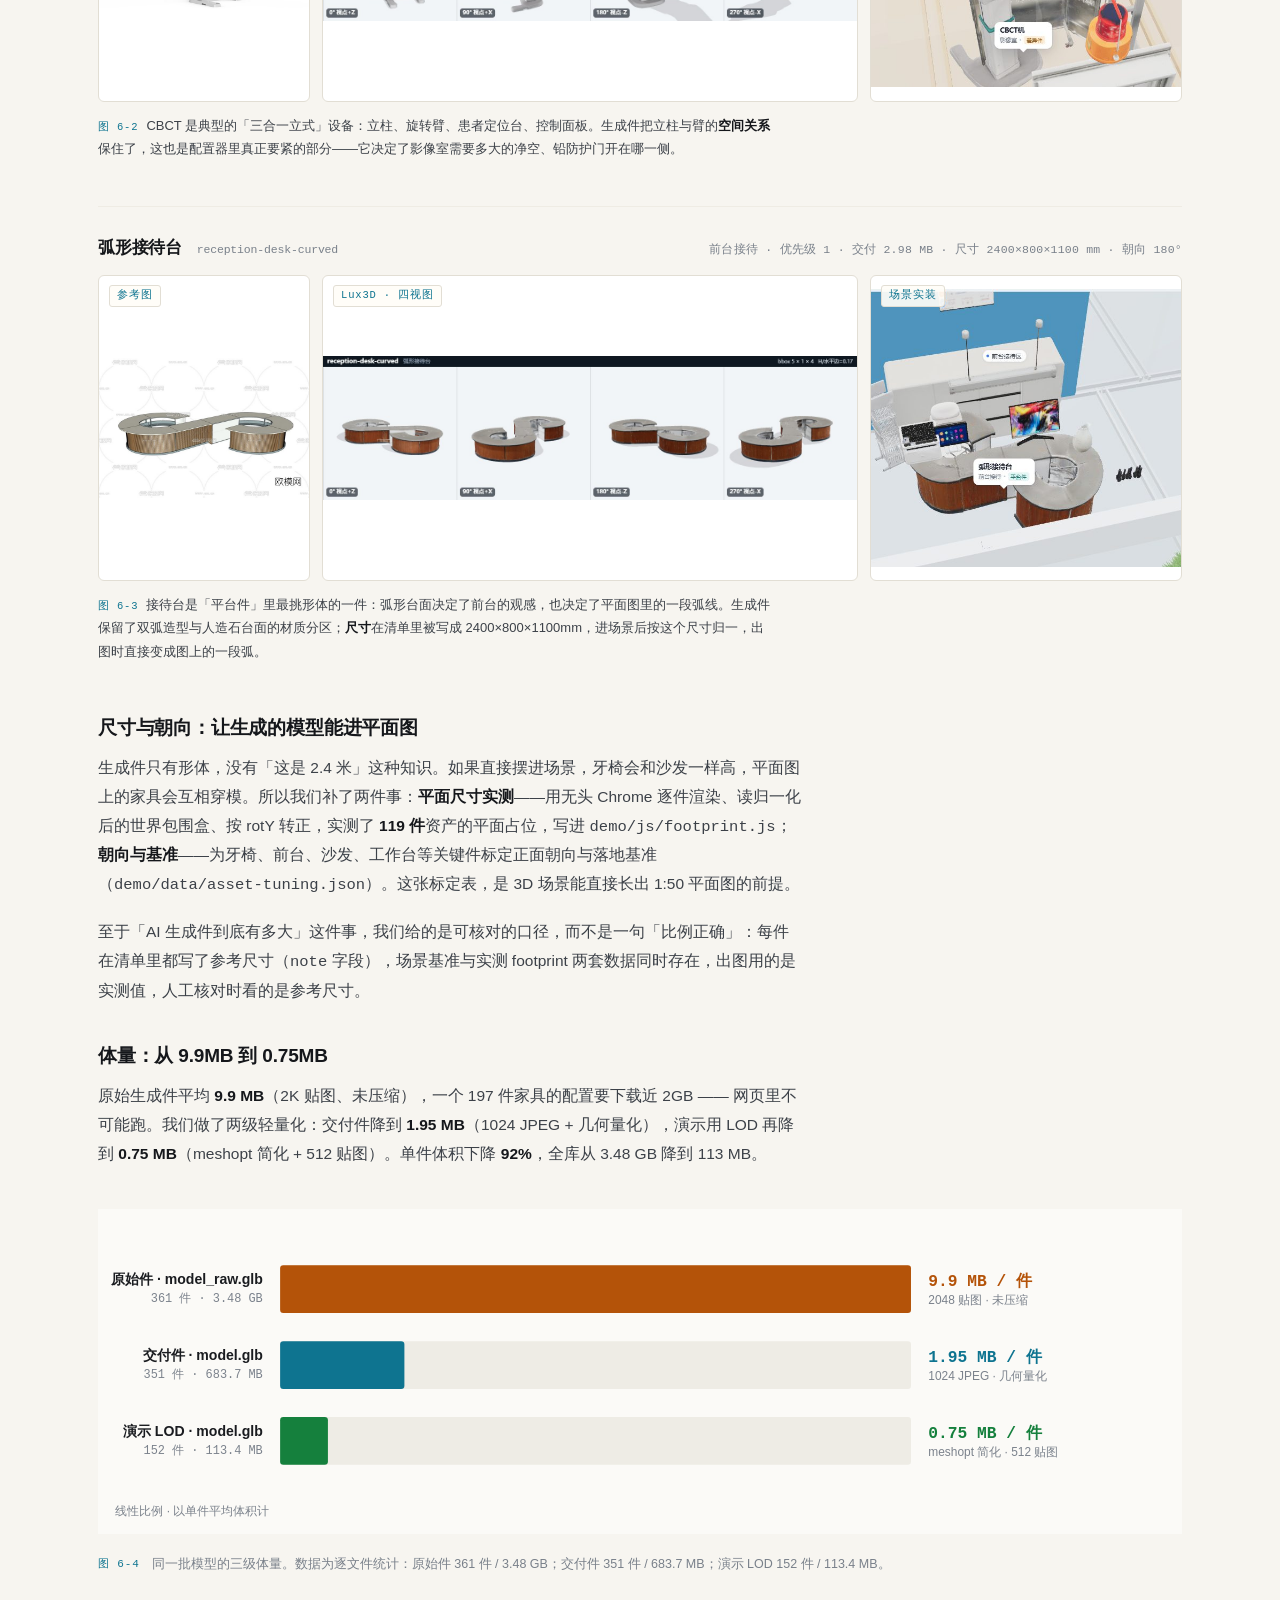
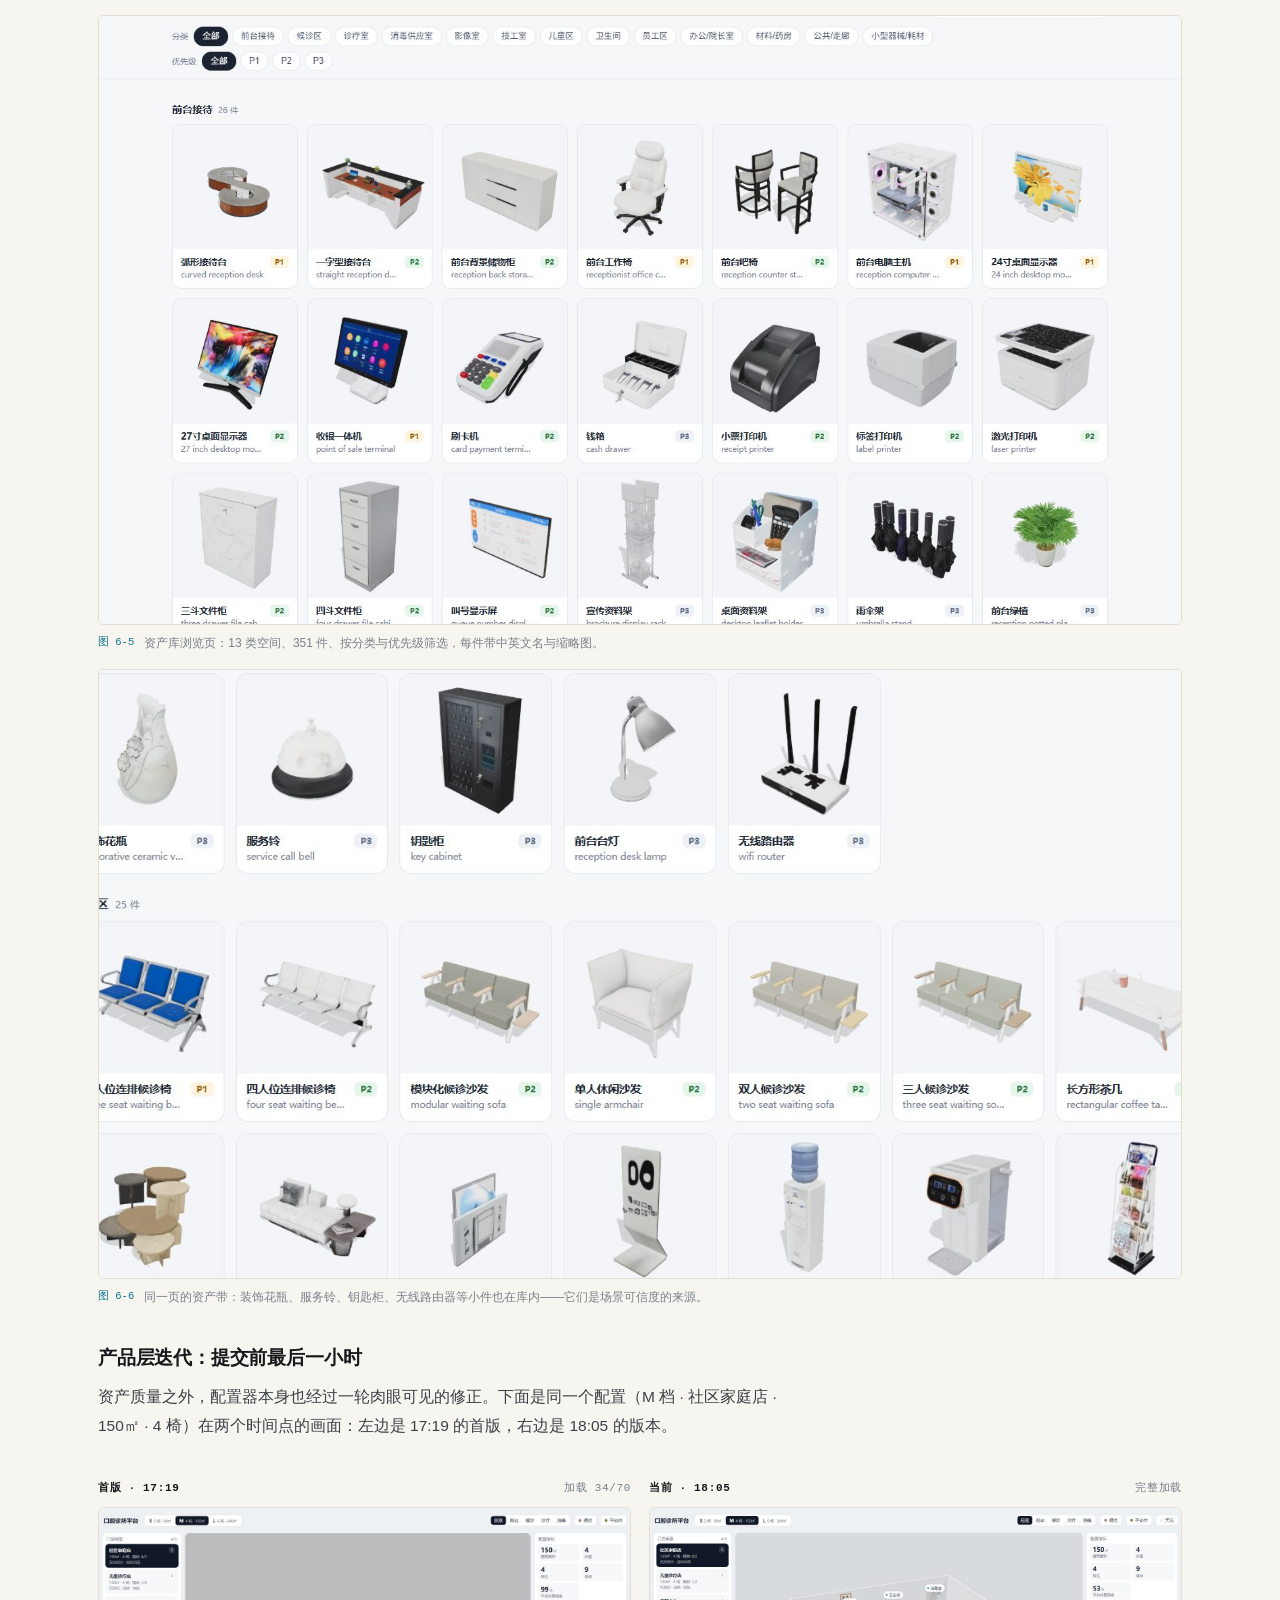
==== commit 60e530b9: "报告：图 5-1 证据路径对齐 source/logs" ====
--- a/index.html
+++ b/index.html
@@ -661,7 +661,7 @@
 <text x="64" y="34" font-family="-apple-system,'Segoe UI','Microsoft YaHei','PingFang SC',sans-serif" font-size="12" fill="#7b828c" text-anchor="start" font-weight="600" letter-spacing="0">累计坏件数 · 每轮全量复检后归零才算过</text>
 <text x="970" y="34" font-family="-apple-system,'Segoe UI','Microsoft YaHei','PingFang SC',sans-serif" font-size="12" fill="#15803d" text-anchor="end" font-weight="600" letter-spacing="0">第 3 轮返工 33 件 → 26 件复核 PASS · 7 件抽查 PASS</text>
 </svg>
-      <figcaption><span class="tag">图 5-1</span><span>五轮质检的累计坏件数。第 3 轮 28 件返工中 26 件复核通过；余下 low-speed-handpiece、mop-sink 两件与第二轮 5 件一起，在第 4 轮抽查中 7/7 通过，累计坏件归零。数据取自 <span class="mono">dental/logs/qa-findings.json</span>。</span></figcaption>
+      <figcaption><span class="tag">图 5-1</span><span>五轮质检的累计坏件数。第 3 轮 28 件返工中 26 件复核通过；余下 low-speed-handpiece、mop-sink 两件与第二轮 5 件一起，在第 4 轮抽查中 7/7 通过，累计坏件归零。数据取自 <span class="mono">source/logs/qa-findings.json</span>。</span></figcaption>
     </figure>
 
     <div class="shots">
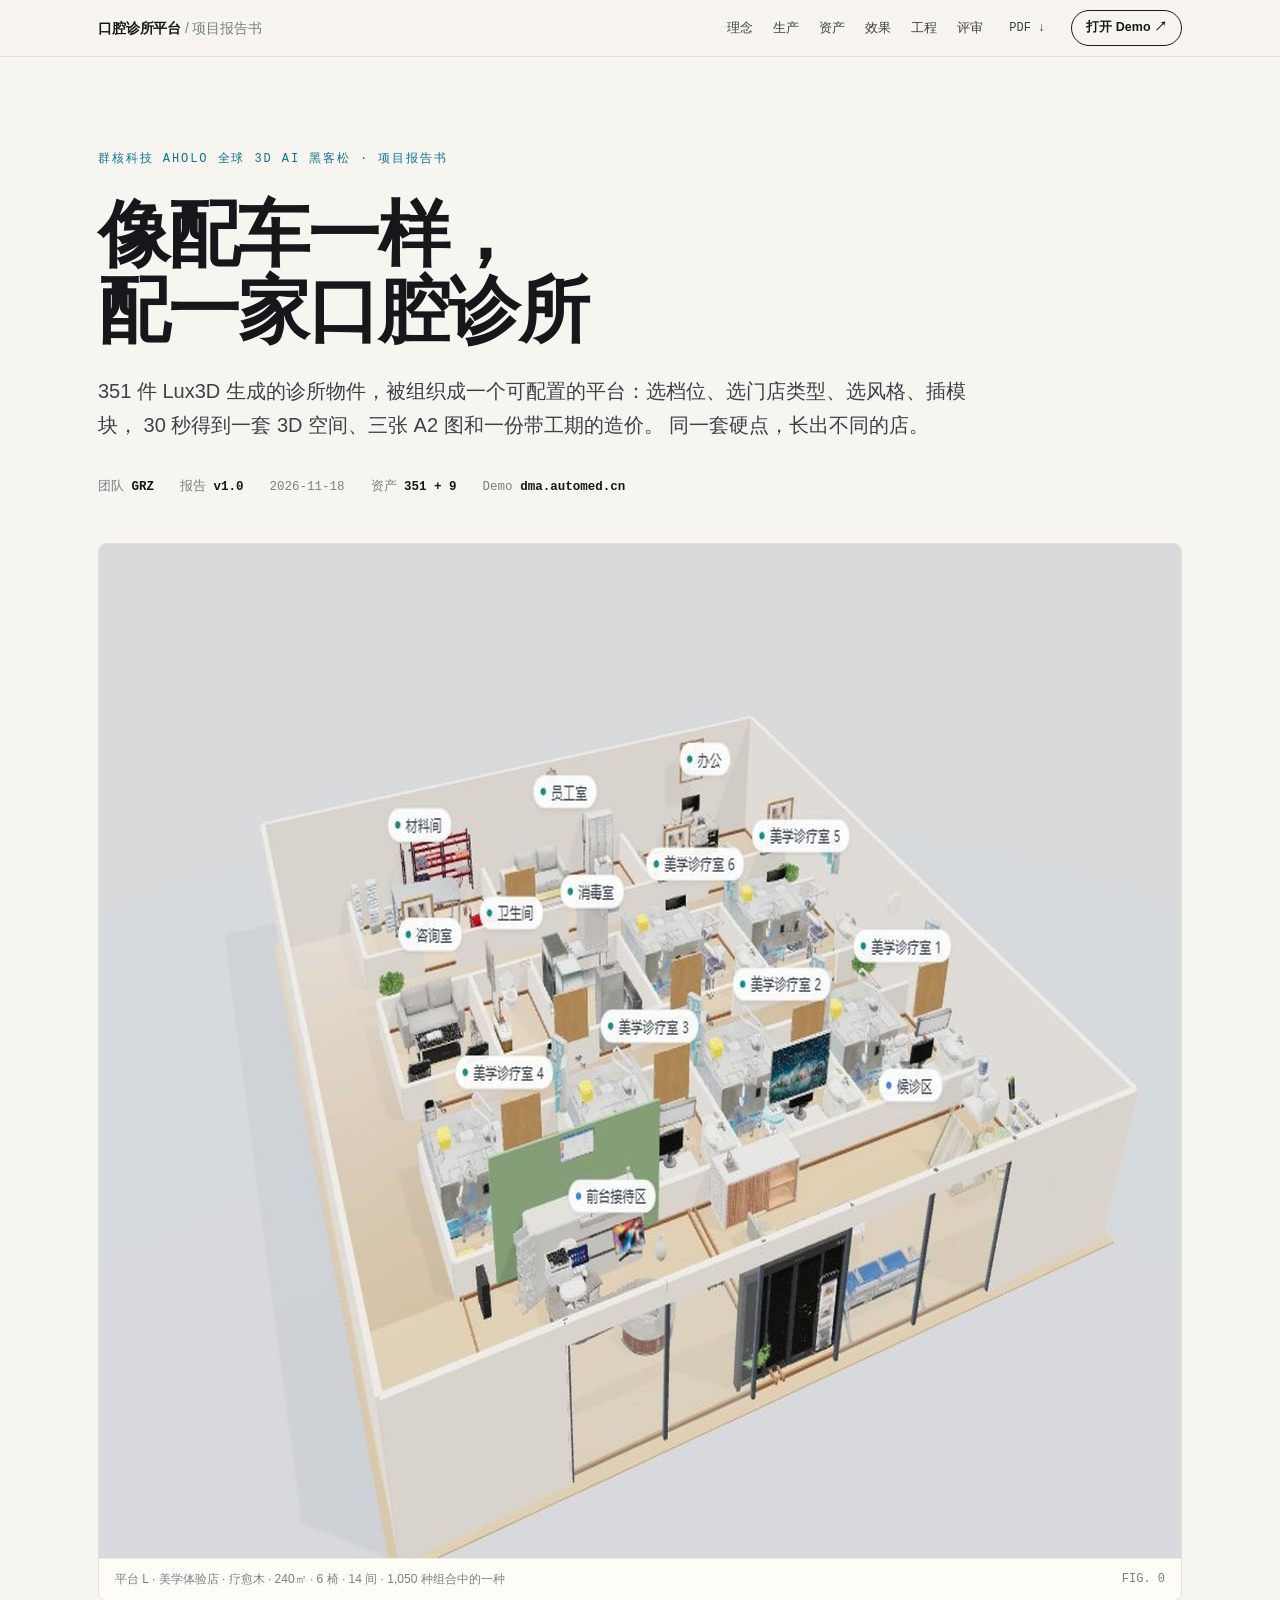
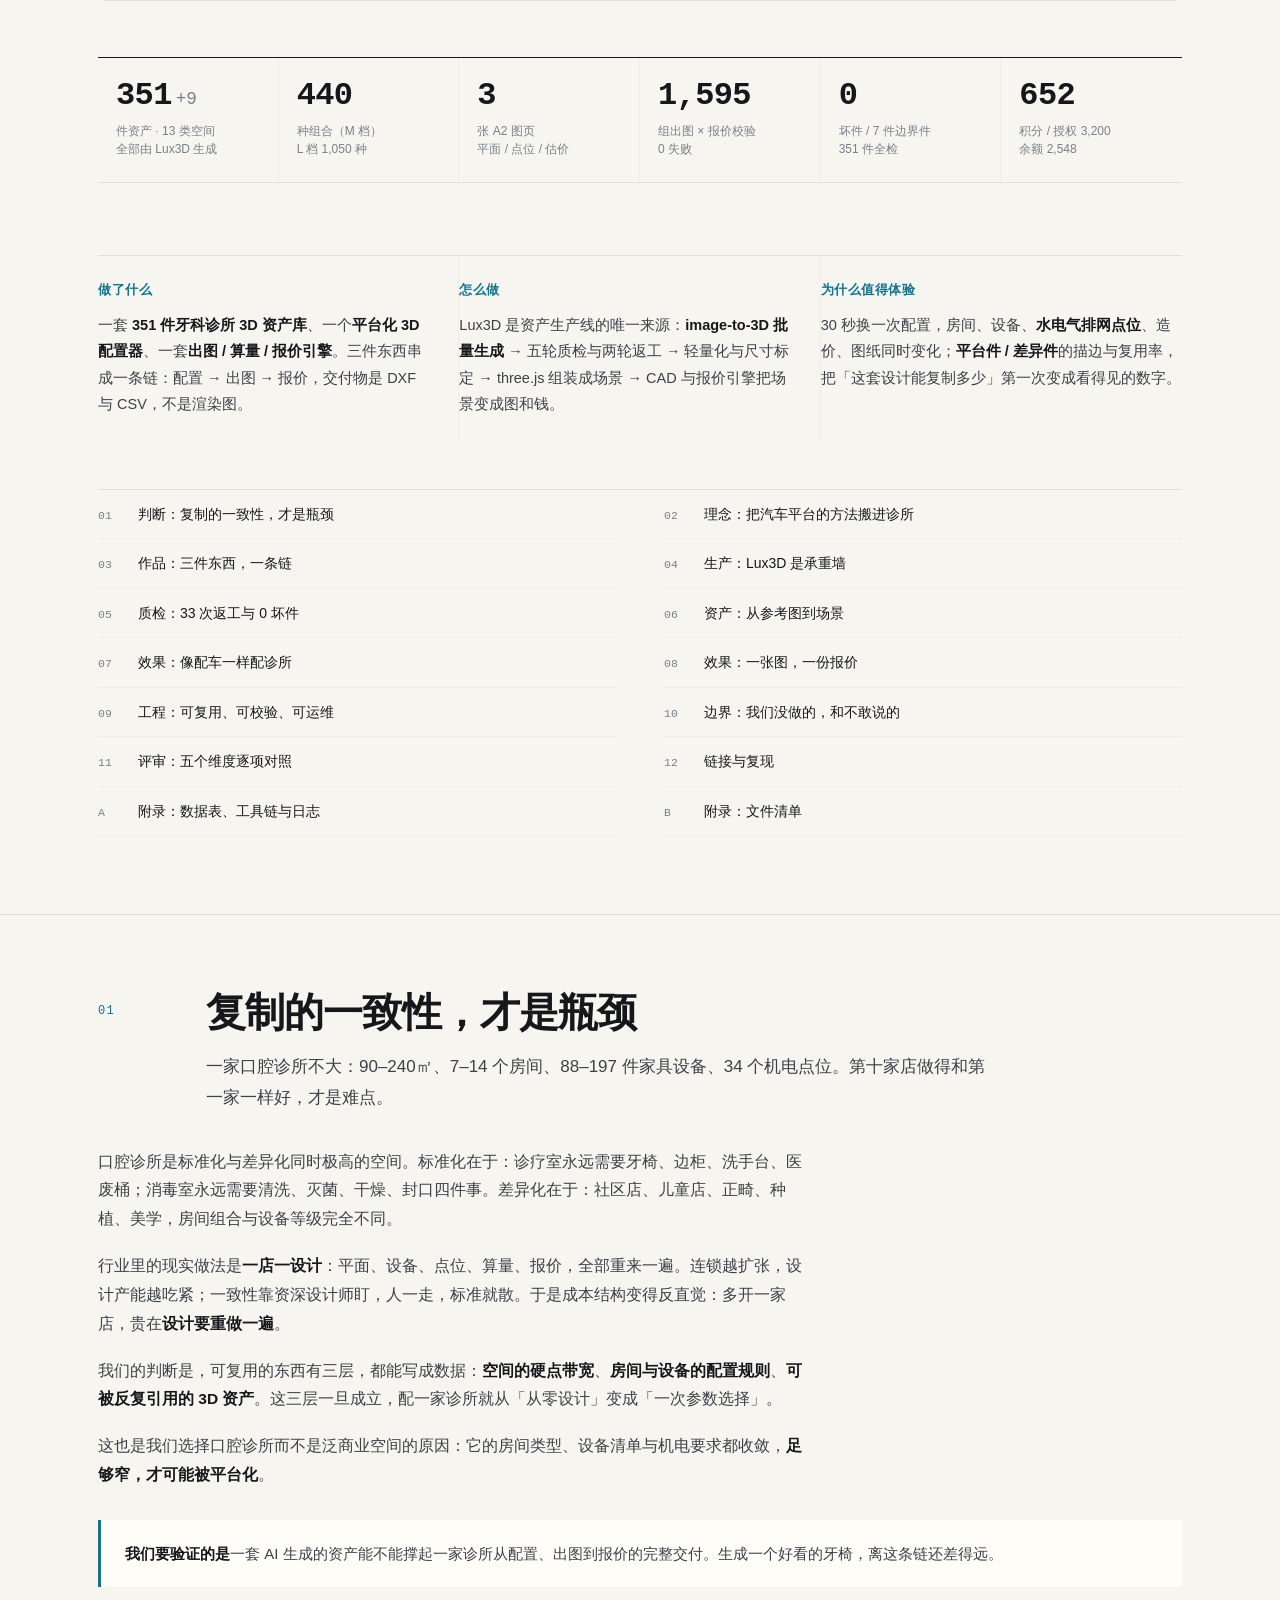
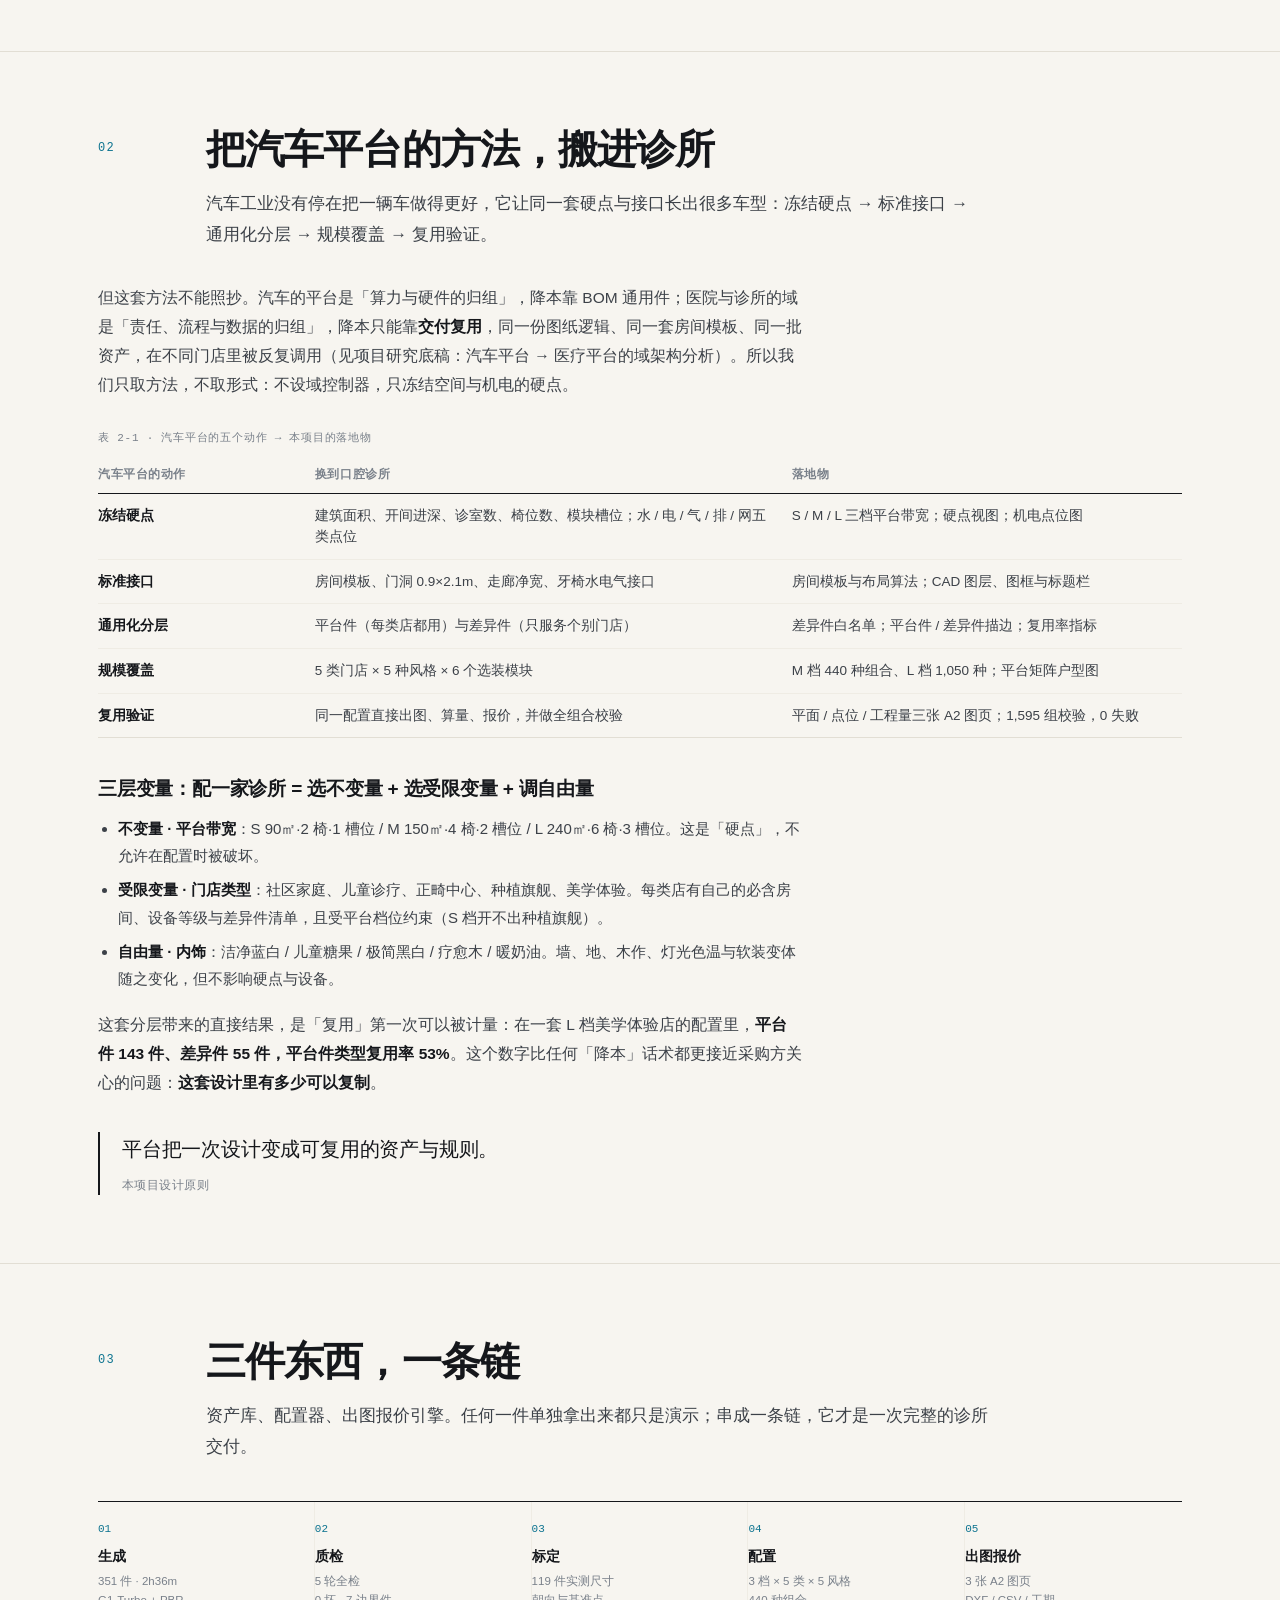
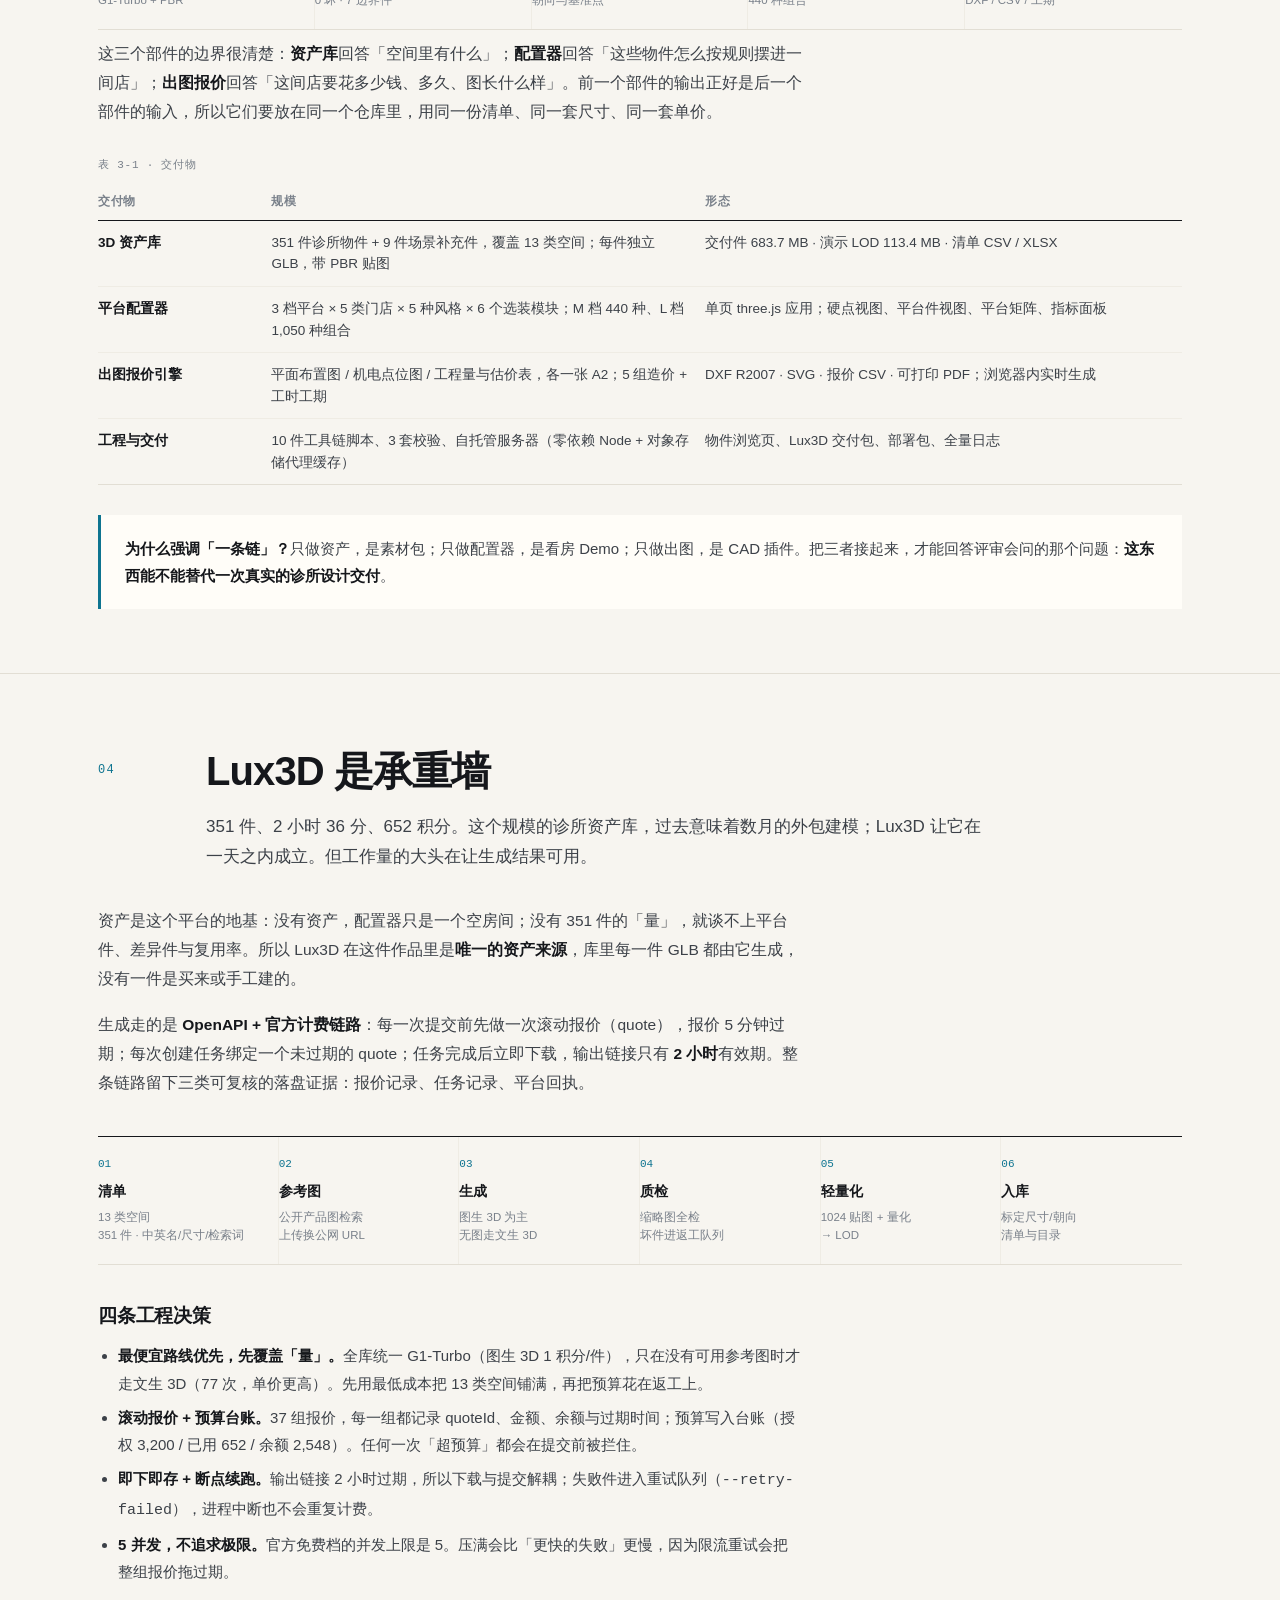
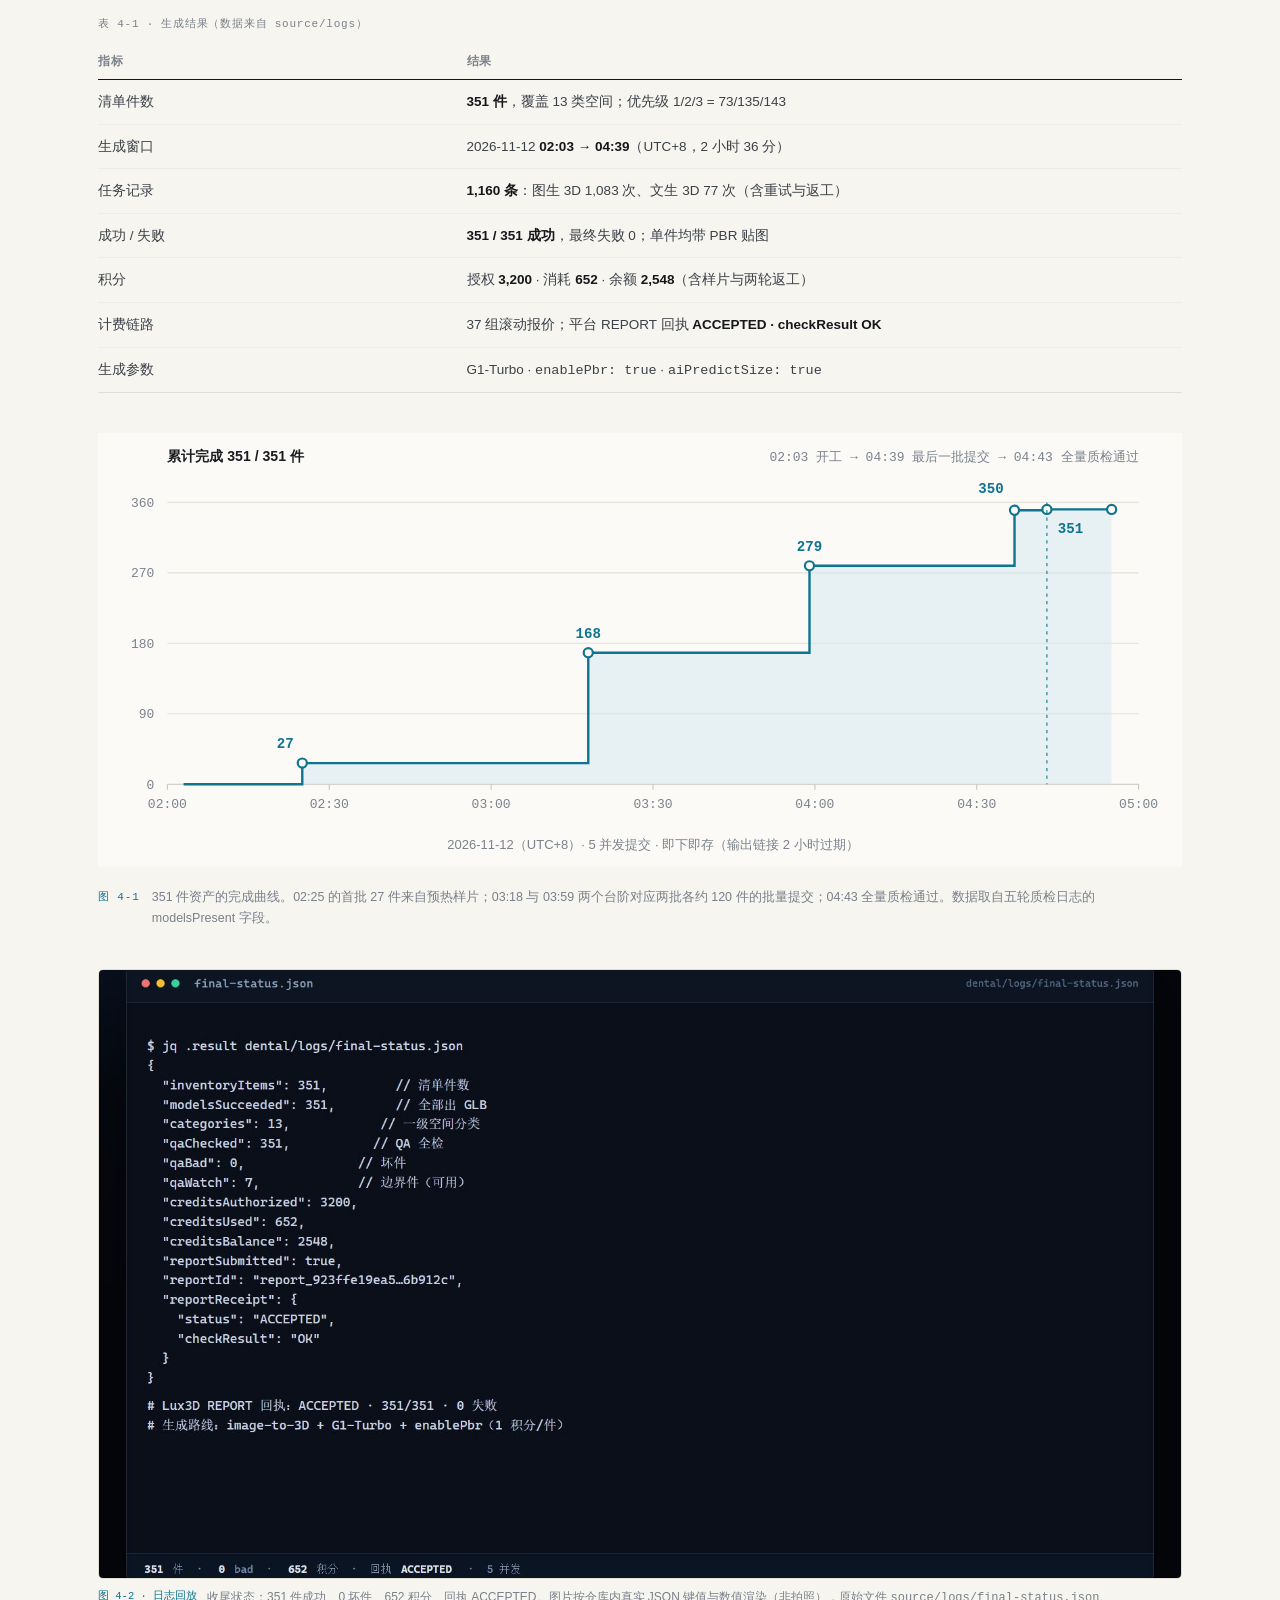
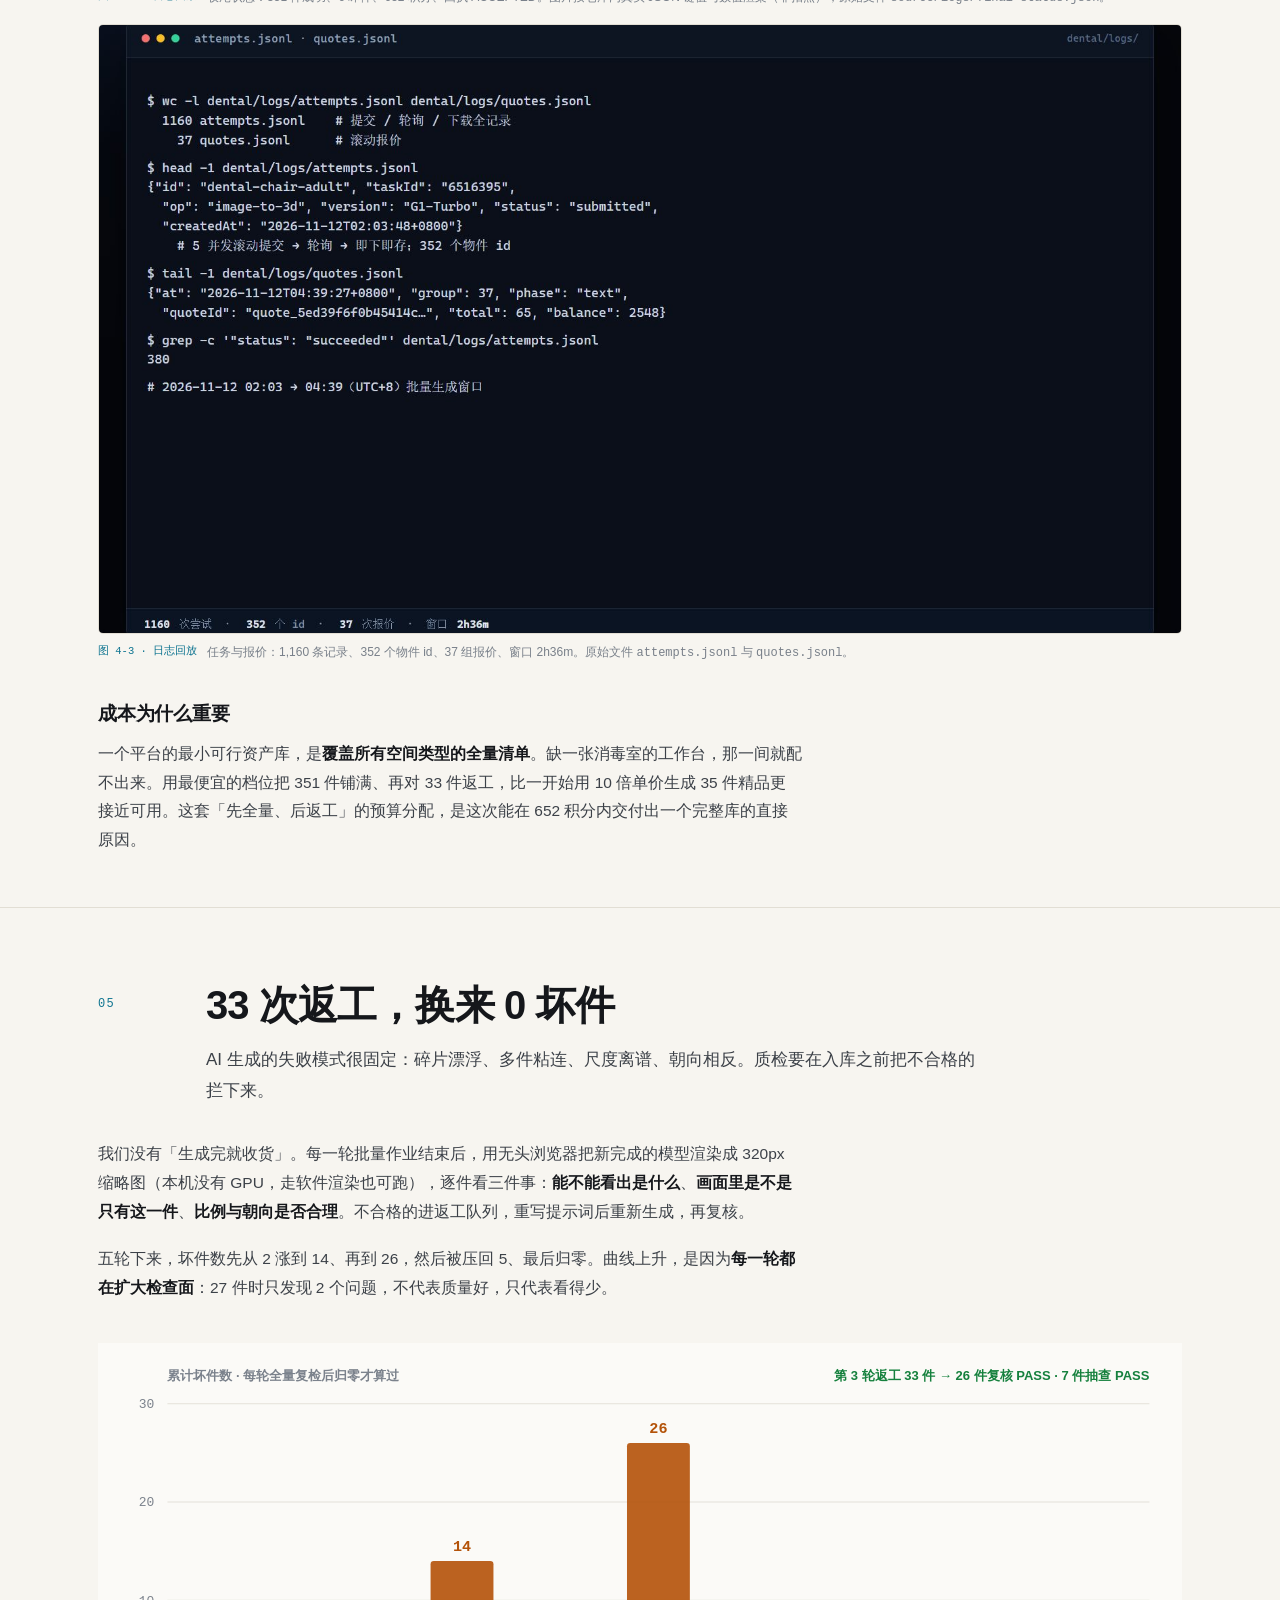
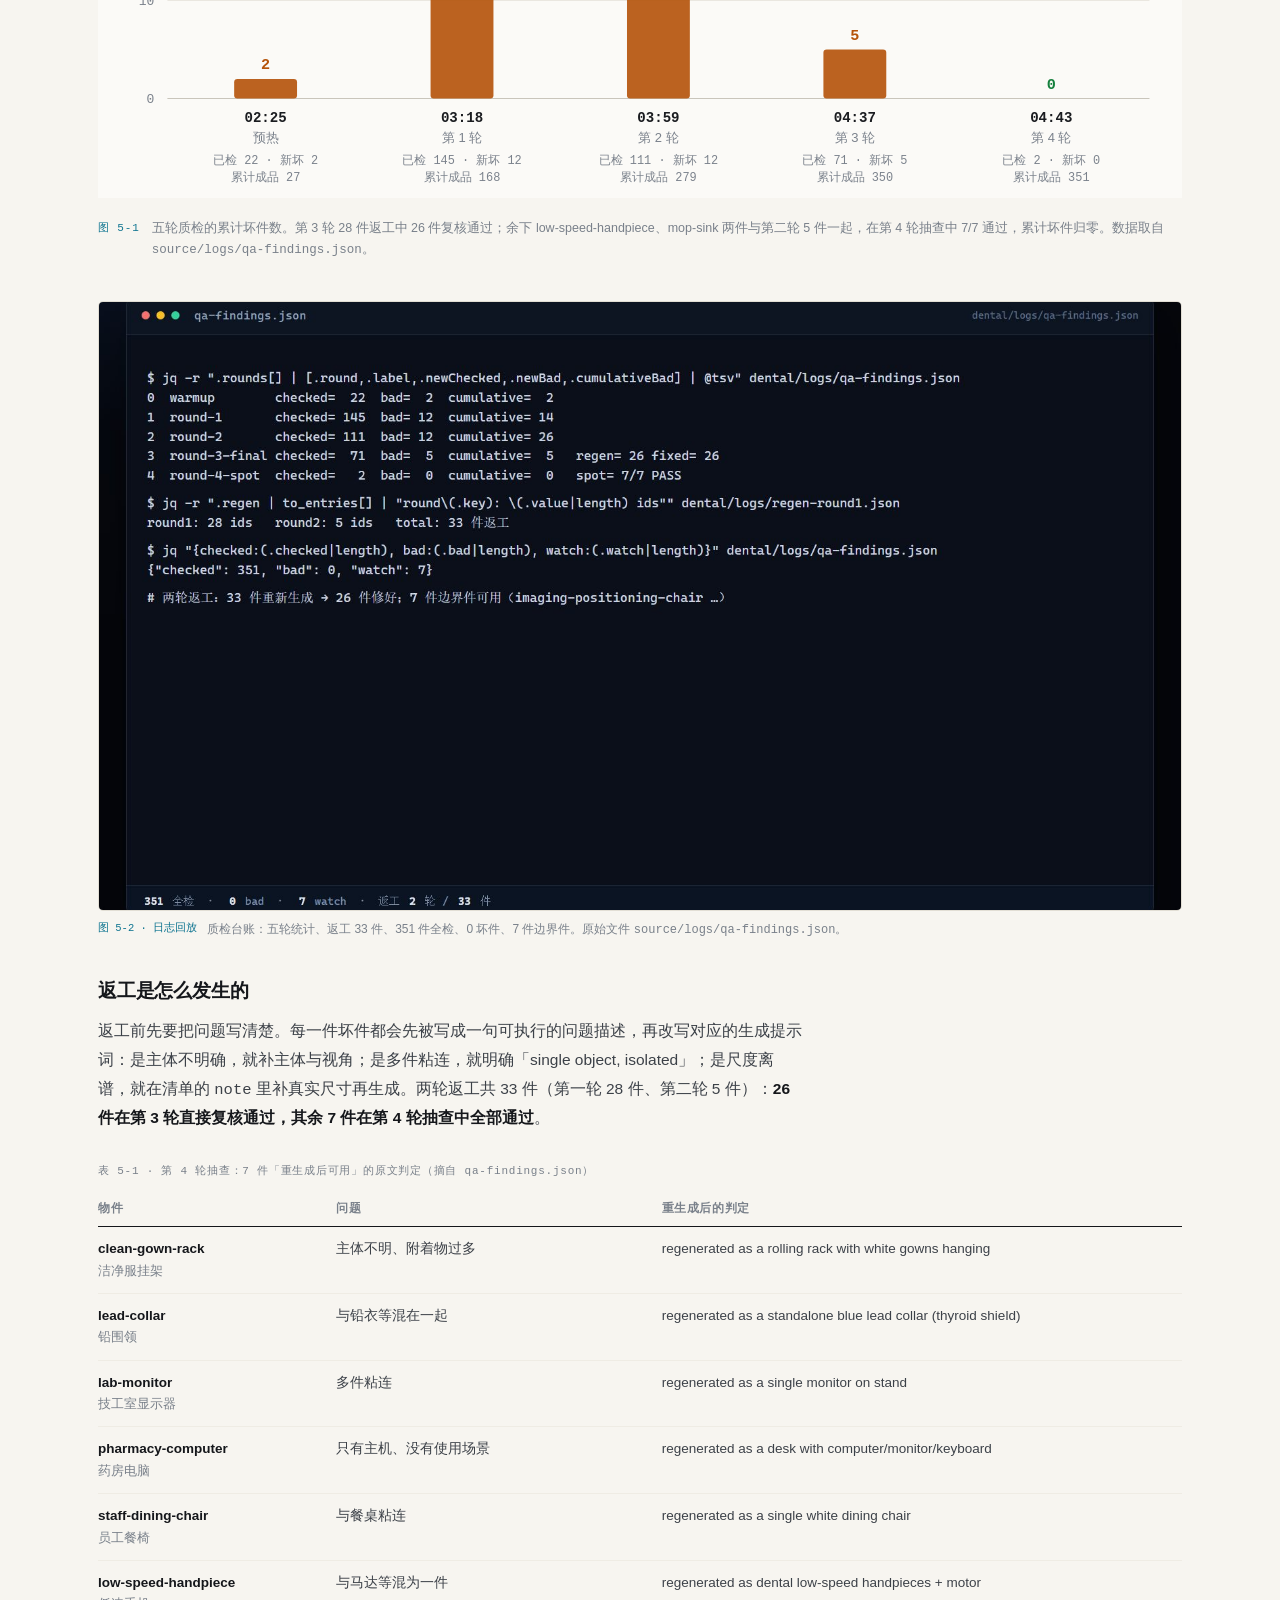
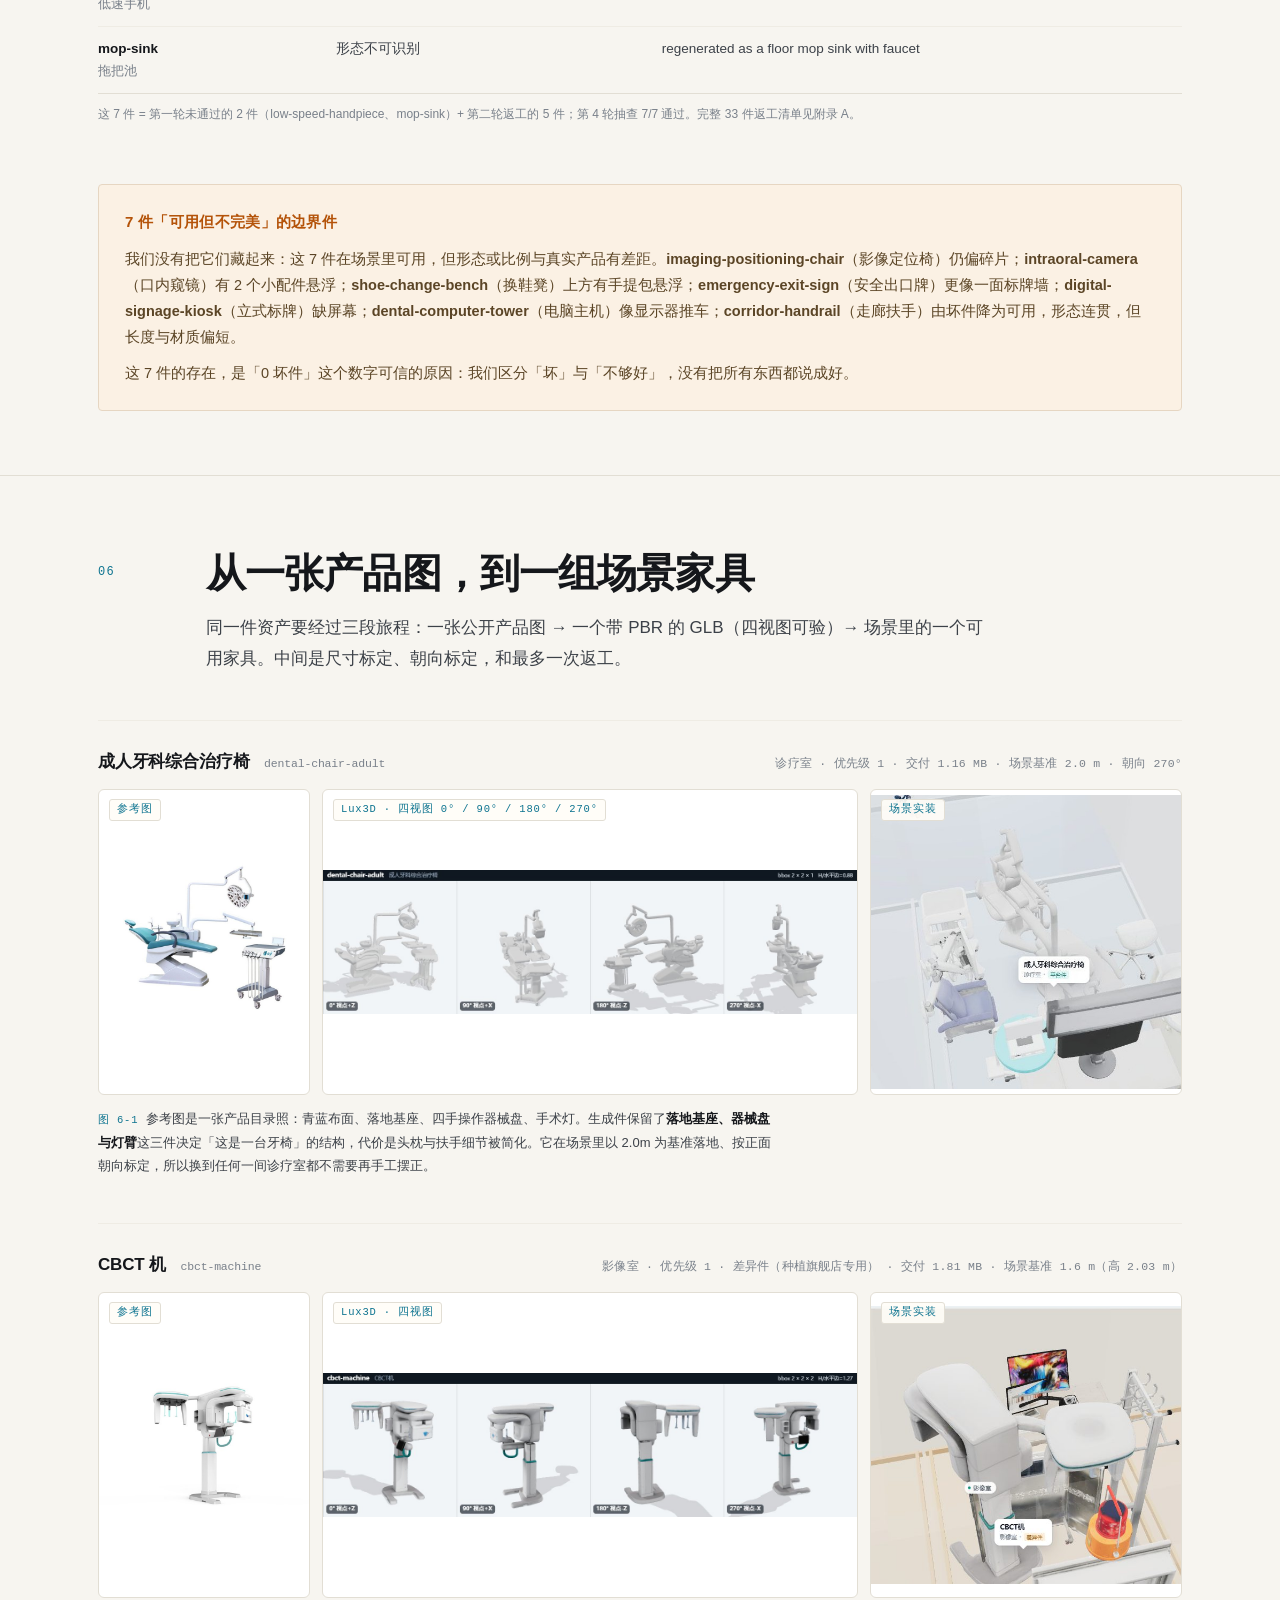
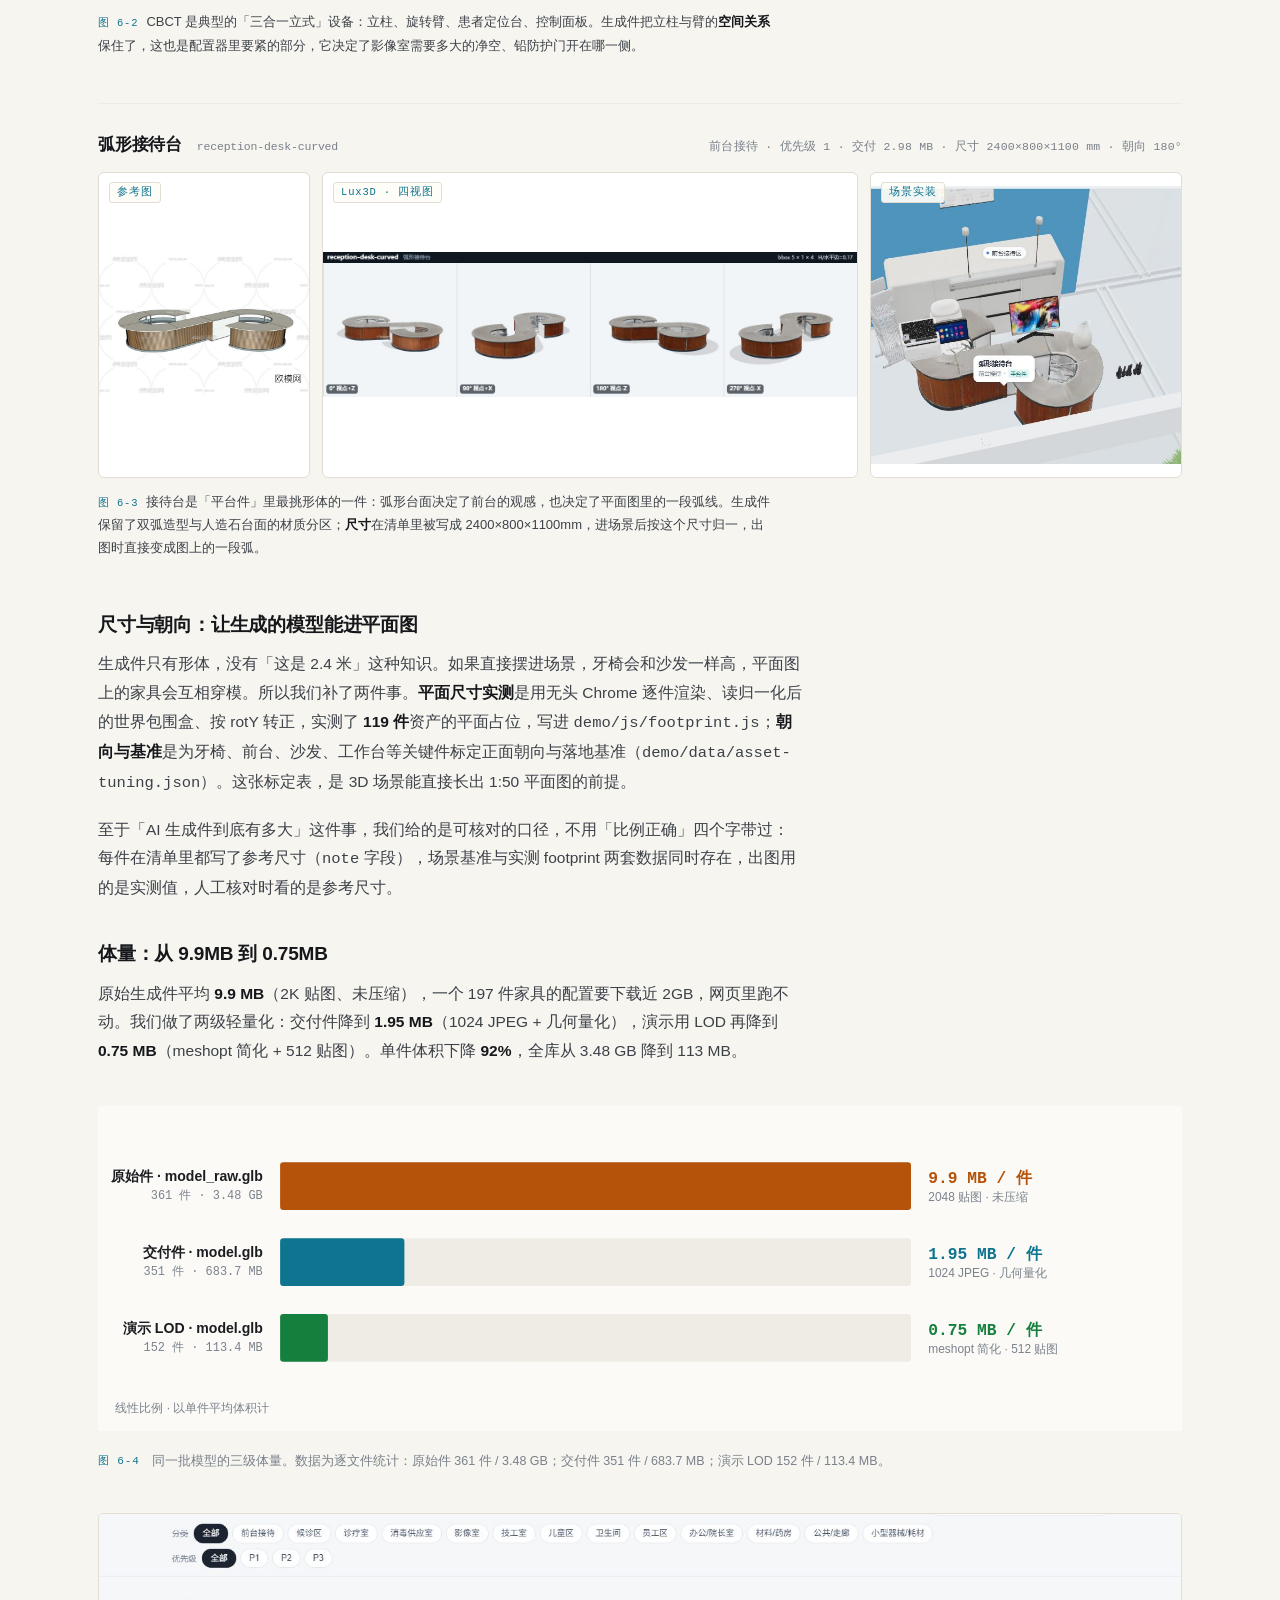
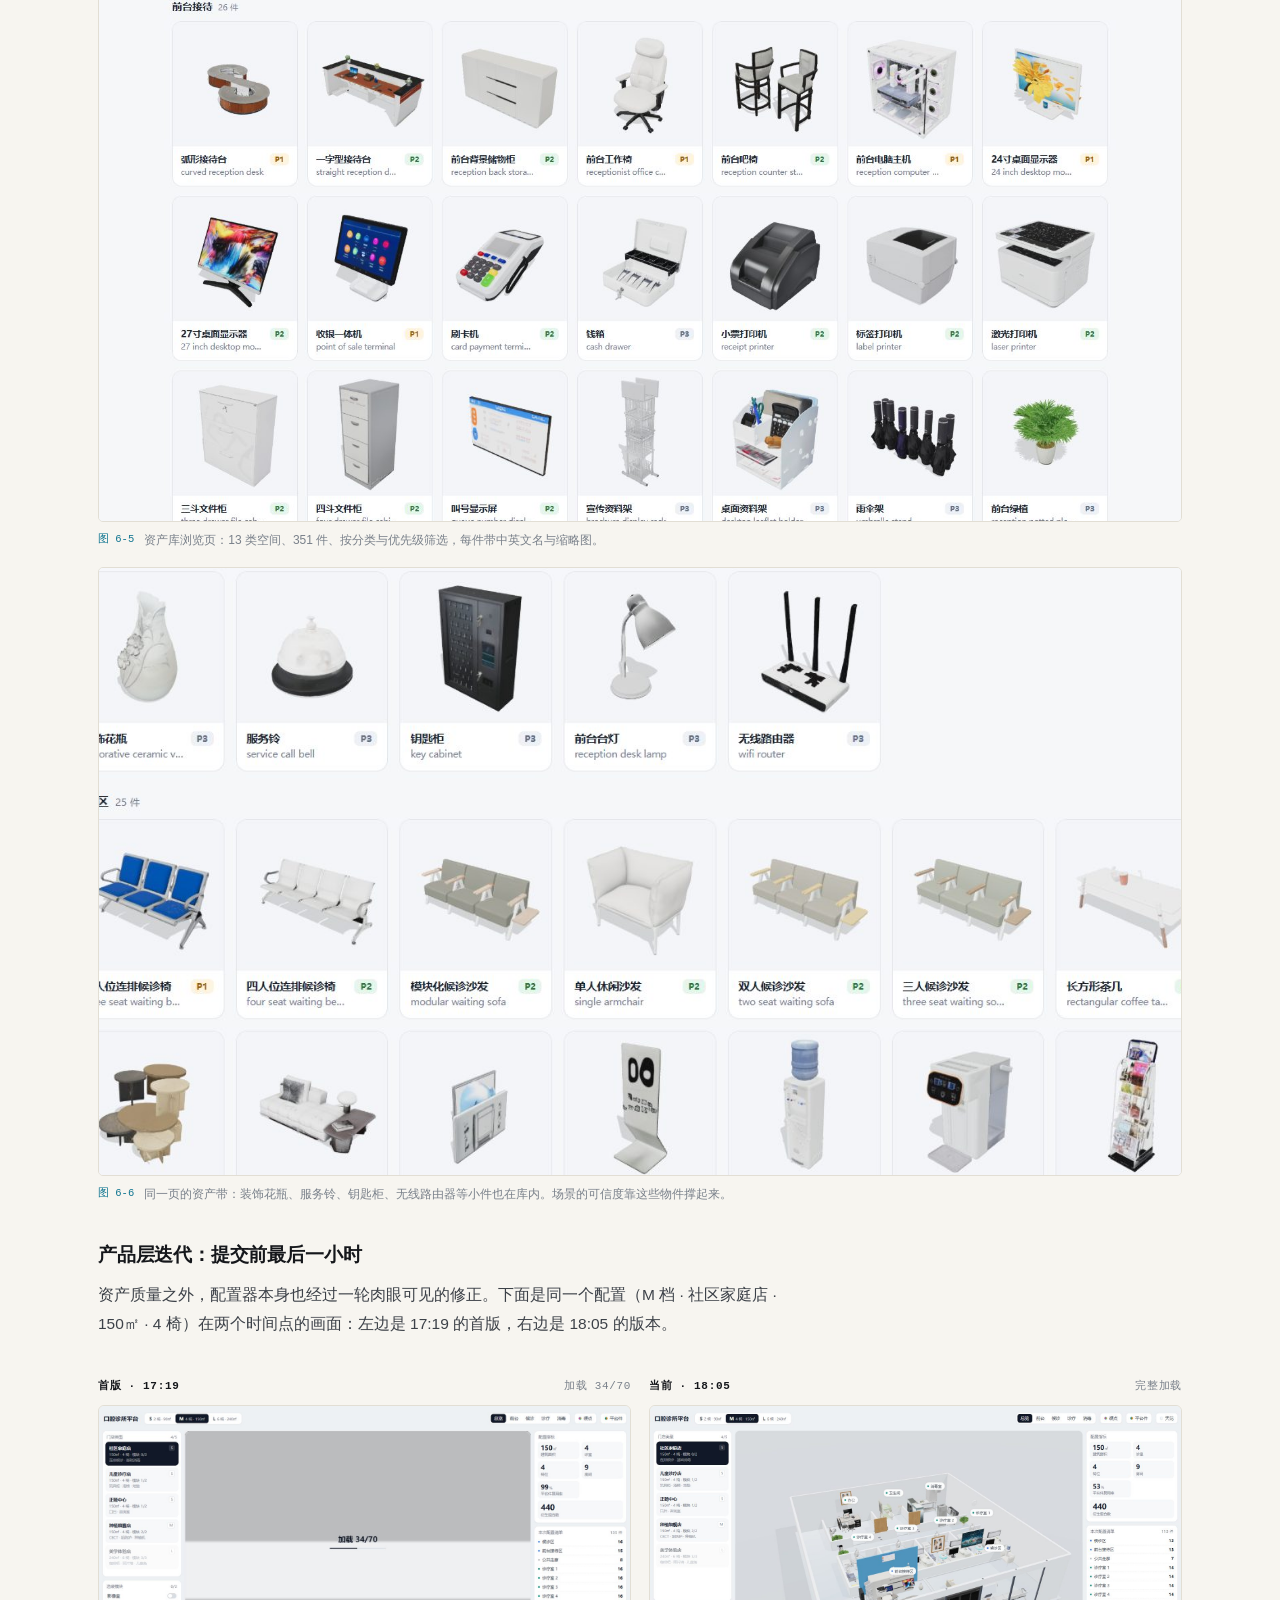
==== commit 05afd198: "报告：按 lieflat-less-ai-tone 去 AI 味（翻案腔/破折号/提示语冒号等 37 处）；PDF 改为连续排版，消除空白页（43→30 页）" ====
--- a/index.html
+++ b/index.html
@@ -251,31 +251,48 @@
   @page{size:A4;margin:15mm 13mm}
   body{background:#fff;font-size:10pt;line-height:1.7}
   .nav{display:none}
-  .sec{break-before:page;border-top:0;padding-top:0}
+  .sec{break-before:auto;border-top:1px solid var(--rule);padding-top:9mm;margin-top:0}
   .sec:first-of-type{break-before:auto}
+  .sec-head{break-inside:avoid;margin-bottom:4mm}
   .cover{break-after:page;padding-top:0}
   .cover h1{font-size:30pt;margin-bottom:16px}
   .deck{font-size:10.5pt;margin-bottom:16px}
   .byline{margin-bottom:18px}
   .cover-fig img{max-height:98mm;width:auto;margin:0 auto}
   .cover-fig{break-inside:avoid}
-  .kpis{grid-template-columns:repeat(6,1fr);margin-top:18px}
+  .kpis{grid-template-columns:repeat(6,1fr);margin-top:16px;break-inside:avoid}
   .kpi{padding:10px 8px}
   .kpi .n{font-size:15pt}
   .kpi .l{font-size:8pt}
-  .summary{padding:26px 0 8px}
+  .summary{padding:22px 0 6px;break-inside:avoid}
   .answers{grid-template-columns:repeat(3,1fr)}
   .answer p{font-size:9pt}
-  .toc{padding:8px 0 20px}
-  .toc li{padding:7px 0;font-size:10pt}
-  .trio{grid-template-columns:0.85fr 2.15fr 1.25fr;height:56mm}
-  .trio figure{height:56mm}
+  .toc{padding:6px 0 14px}
+  .toc ol{grid-template-columns:1fr 1fr;gap:0 24px}
+  .toc li{padding:6px 0;font-size:9.5pt}
+  .trio{grid-template-columns:0.85fr 2.15fr 1.25fr;height:46mm}
+  .trio figure{height:46mm}
+  .asset-note{font-size:9.2pt;line-height:1.65}
   .trio figure:nth-child(2){grid-column:auto}
   .asset{break-inside:avoid}
   .diptych{grid-template-columns:1fr 1fr}
-  .fig,.shots,.diptych,.cmp,.tw,.pipe,.links,.honest,.arch,.cmd{break-inside:avoid}
-  .fig img{max-height:150mm;width:auto;max-width:100%;margin:0 auto}
+  .fig,.tw,.links,.honest,.arch,.cmd,.pipe{break-inside:auto}
+  .fig{break-inside:avoid}
+  .fig img{max-height:112mm;width:auto;max-width:100%;margin:0 auto}
+  .shots{display:block;margin:6mm 0}
+  .shot{break-inside:avoid;margin:0 0 4mm}
+  .shot img{max-height:72mm;width:auto;max-width:100%;border:1px solid var(--rule)}
+  .tw{break-inside:auto}
+  tr,.diptych figure,.lcard{break-inside:avoid}
+  table{font-size:9pt}
+  th{padding:5px 8px 5px 0}
+  td{padding:6px 8px 6px 0}
+  .tw{margin:5mm 0}
+  caption{padding-bottom:4px}
+  caption{break-after:avoid}
+  thead{display:table-header-group}
   h1,h2,h3{break-after:avoid}
+  footer{margin-top:6mm;padding:6mm 0 0;break-before:avoid}
   a{color:inherit;border:0}
   *{-webkit-print-color-adjust:exact;print-color-adjust:exact}
 }
@@ -329,12 +346,12 @@
 <section class="kpis-wrap">
   <div class="wrap">
     <div class="kpis">
-      <div class="kpi"><span class="n">351<small>+9</small></span><span class="l">件诊所 3D 资产<br>13 类空间，全部 AI 生成</span></div>
-      <div class="kpi"><span class="n">440</span><span class="l">种门店组合<br>M 档；L 档 1,050 种</span></div>
-      <div class="kpi"><span class="n">3</span><span class="l">张 A2 图页<br>平面 / 点位 / 工程量表</span></div>
-      <div class="kpi"><span class="n">1,595</span><span class="l">组出图 × 报价组合校验<br>0 失败</span></div>
-      <div class="kpi"><span class="n">0</span><span class="l">坏件<br>351 件全检，7 件可用边界件</span></div>
-      <div class="kpi"><span class="n">652</span><span class="l">积分<br>授权 3,200，余额 2,548</span></div>
+      <div class="kpi"><span class="n">351<small>+9</small></span><span class="l">件资产 · 13 类空间<br>全部由 Lux3D 生成</span></div>
+      <div class="kpi"><span class="n">440</span><span class="l">种组合（M 档）<br>L 档 1,050 种</span></div>
+      <div class="kpi"><span class="n">3</span><span class="l">张 A2 图页<br>平面 / 点位 / 估价</span></div>
+      <div class="kpi"><span class="n">1,595</span><span class="l">组出图 × 报价校验<br>0 失败</span></div>
+      <div class="kpi"><span class="n">0</span><span class="l">坏件 / 7 件边界件<br>351 件全检</span></div>
+      <div class="kpi"><span class="n">652</span><span class="l">积分 / 授权 3,200<br>余额 2,548</span></div>
     </div>
   </div>
 </section>
@@ -361,7 +378,7 @@
 <section class="toc">
   <div class="wrap">
     <ol>
-      <li><span class="no">01</span><a href="#problem">判断：瓶颈不在钱，在复制的一致性</a></li>
+      <li><span class="no">01</span><a href="#problem">判断：复制的一致性，才是瓶颈</a></li>
       <li><span class="no">02</span><a href="#idea">理念：把汽车平台的方法搬进诊所</a></li>
       <li><span class="no">03</span><a href="#works">作品：三件东西，一条链</a></li>
       <li><span class="no">04</span><a href="#make">生产：Lux3D 是承重墙</a></li>
@@ -384,18 +401,18 @@
     <div class="sec-head">
       <div class="sec-no">01</div>
       <div>
-        <h2>瓶颈不在钱，在复制的一致性</h2>
-        <p class="lede">一家口腔诊所不大：90–240㎡、7–14 个房间、88–197 件家具设备、34 个机电点位。难的不是把一家店做好，而是把第十家店做得和第一家一样好。</p>
+        <h2>复制的一致性，才是瓶颈</h2>
+        <p class="lede">一家口腔诊所不大：90–240㎡、7–14 个房间、88–197 件家具设备、34 个机电点位。第十家店做得和第一家一样好，才是难点。</p>
       </div>
     </div>
     <div class="body">
       <p>口腔诊所是标准化与差异化同时极高的空间。标准化在于：诊疗室永远需要牙椅、边柜、洗手台、医废桶；消毒室永远需要清洗、灭菌、干燥、封口四件事。差异化在于：社区店、儿童店、正畸、种植、美学，房间组合与设备等级完全不同。</p>
-      <p>行业里的现实做法是<b>一店一设计</b>：平面重画、设备重选、点位重排、工程量重算、报价重拍。连锁越扩张，设计产能越吃紧；一致性靠资深设计师盯，人一走，标准就散。于是出现一个反直觉的成本结构——<b>真正贵的不是多开一家店，而是多开一家店都要把设计重做一遍</b>。</p>
-      <p>我们的判断是：可复用的从来不是某一张平面图，而是三层可以被写成数据的东西——<b>空间的硬点带宽</b>、<b>房间与设备的配置规则</b>、<b>可被反复引用的 3D 资产</b>。这三层一旦成立，配一家诊所就从「从零设计」变成「一次参数选择」。</p>
-      <p>这也是我们选择口腔诊所而不是泛商业空间的原因：它的房间类型收敛、设备清单收敛、机电要求收敛，<b>足够窄，才可能被平台化</b>。</p>
+      <p>行业里的现实做法是<b>一店一设计</b>：平面、设备、点位、算量、报价，全部重来一遍。连锁越扩张，设计产能越吃紧；一致性靠资深设计师盯，人一走，标准就散。于是成本结构变得反直觉：多开一家店，贵在<b>设计要重做一遍</b>。</p>
+      <p>我们的判断是，可复用的东西有三层，都能写成数据：<b>空间的硬点带宽</b>、<b>房间与设备的配置规则</b>、<b>可被反复引用的 3D 资产</b>。这三层一旦成立，配一家诊所就从「从零设计」变成「一次参数选择」。</p>
+      <p>这也是我们选择口腔诊所而不是泛商业空间的原因：它的房间类型、设备清单与机电要求都收敛，<b>足够窄，才可能被平台化</b>。</p>
     </div>
     <div class="callout">
-      <b>一句话：</b>我们要证明的不是「AI 能生成一个好看的牙椅」，而是「一套 AI 生成的资产，能不能支撑一家诊所从配置到出图到报价的完整交付」。
+      <b>我们要验证的是</b>一套 AI 生成的资产能不能撑起一家诊所从配置、出图到报价的完整交付。生成一个好看的牙椅，离这条链还差得远。
     </div>
   </div>
 </section>
@@ -406,11 +423,11 @@
       <div class="sec-no">02</div>
       <div>
         <h2>把汽车平台的方法，搬进诊所</h2>
-        <p class="lede">汽车工业的答案不是把一辆车做得更好，而是让同一套硬点与接口长出很多车型：冻结硬点 → 标准接口 → 通用化分层 → 规模覆盖 → 复用验证。</p>
-      </div>
-    </div>
-    <div class="body">
-      <p>但这套方法不能照抄。汽车的平台是「算力与硬件的归组」，降本靠 BOM 通用件；医院与诊所的域是「责任、流程与数据的归组」，降本只能靠<b>交付复用</b>——同一份图纸逻辑、同一套房间模板、同一批资产，在不同门店里被反复调用（见项目研究底稿：汽车平台 → 医疗平台的域架构分析）。所以我们只取方法，不取形式：不设域控制器，只冻结空间与机电的硬点。</p>
+        <p class="lede">汽车工业没有停在把一辆车做得更好，它让同一套硬点与接口长出很多车型：冻结硬点 → 标准接口 → 通用化分层 → 规模覆盖 → 复用验证。</p>
+      </div>
+    </div>
+    <div class="body">
+      <p>但这套方法不能照抄。汽车的平台是「算力与硬件的归组」，降本靠 BOM 通用件；医院与诊所的域是「责任、流程与数据的归组」，降本只能靠<b>交付复用</b>，同一份图纸逻辑、同一套房间模板、同一批资产，在不同门店里被反复调用（见项目研究底稿：汽车平台 → 医疗平台的域架构分析）。所以我们只取方法，不取形式：不设域控制器，只冻结空间与机电的硬点。</p>
     </div>
 
     <div class="tw">
@@ -436,10 +453,10 @@
         <li><b>受限变量 · 门店类型</b>：社区家庭、儿童诊疗、正畸中心、种植旗舰、美学体验。每类店有自己的必含房间、设备等级与差异件清单，且受平台档位约束（S 档开不出种植旗舰）。</li>
         <li><b>自由量 · 内饰</b>：洁净蓝白 / 儿童糖果 / 极简黑白 / 疗愈木 / 暖奶油。墙、地、木作、灯光色温与软装变体随之变化，但不影响硬点与设备。</li>
       </ul>
-      <p>这套分层带来的直接结果，是「复用」第一次可以被计量：在一套 L 档美学体验店的配置里，<b>平台件 143 件、差异件 55 件，平台件类型复用率 53%</b>。这个数字比任何「降本」话术都更接近采购方真正关心的问题——<b>这套设计里，有多少是可以复制的</b>。</p>
-    </div>
-
-    <p class="quote">平台不是更快的画图，而是把一次设计变成可复用的资产与规则。<small>本项目设计原则</small></p>
+      <p>这套分层带来的直接结果，是「复用」第一次可以被计量：在一套 L 档美学体验店的配置里，<b>平台件 143 件、差异件 55 件，平台件类型复用率 53%</b>。这个数字比任何「降本」话术都更接近采购方关心的问题：<b>这套设计里有多少可以复制</b>。</p>
+    </div>
+
+    <p class="quote">平台把一次设计变成可复用的资产与规则。<small>本项目设计原则</small></p>
   </div>
 </section>
 
@@ -462,7 +479,7 @@
     </div>
 
     <div class="body">
-      <p>这三个部件的边界很清楚：<b>资产库</b>回答「空间里有什么」；<b>配置器</b>回答「这些物件怎么按规则摆进一间店」；<b>出图报价</b>回答「这间店要花多少钱、多久、图长什么样」。前一个部件的输出，正好是后一个部件的输入——所以它们必须放在同一个仓库里，用同一份清单、同一套尺寸、同一套单价。</p>
+      <p>这三个部件的边界很清楚：<b>资产库</b>回答「空间里有什么」；<b>配置器</b>回答「这些物件怎么按规则摆进一间店」；<b>出图报价</b>回答「这间店要花多少钱、多久、图长什么样」。前一个部件的输出正好是后一个部件的输入，所以它们要放在同一个仓库里，用同一份清单、同一套尺寸、同一套单价。</p>
     </div>
 
     <div class="tw">
@@ -479,7 +496,7 @@
     </div>
 
     <div class="callout">
-      <b>为什么强调「一条链」：</b>只做资产，是素材包；只做配置器，是看房 Demo；只做出图，是 CAD 插件。把三者接起来，才能回答评审真正会问的那句——<b>这东西能不能替代一次真实的诊所设计交付</b>。
+      <b>为什么强调「一条链」？</b>只做资产，是素材包；只做配置器，是看房 Demo；只做出图，是 CAD 插件。把三者接起来，才能回答评审会问的那个问题：<b>这东西能不能替代一次真实的诊所设计交付</b>。
     </div>
   </div>
 </section>
@@ -490,13 +507,13 @@
       <div class="sec-no">04</div>
       <div>
         <h2>Lux3D 是承重墙</h2>
-        <p class="lede">351 件、2 小时 36 分、652 积分。这个规模的诊所资产库，过去意味着数月的外包建模；Lux3D 让它在一天之内成立。但真正的工作量不在「生成」，而在让生成结果可用。</p>
-      </div>
-    </div>
-
-    <div class="body">
-      <p>资产是这个平台的地基：没有资产，配置器只是一个空房间；没有 351 件的「量」，就谈不上平台件、差异件与复用率。所以 Lux3D 在这件作品里不是一个「用了一下」的工具，而是<b>唯一的资产来源</b>——库里每一件 GLB 都由它生成，没有一件是买来或手工建的。</p>
-      <p>我们没有在网页上逐件点「生成」，而是走 <b>OpenAPI + 官方计费链路</b>：每一次提交前先做一次滚动报价（quote），报价 5 分钟过期；每次创建任务绑定一个未过期的 quote；任务完成后立即下载 —— 因为输出链接只有 <b>2 小时</b>有效期。整条链路留下三类可复核的落盘证据：报价记录、任务记录、平台回执。</p>
+        <p class="lede">351 件、2 小时 36 分、652 积分。这个规模的诊所资产库，过去意味着数月的外包建模；Lux3D 让它在一天之内成立。但工作量的大头在让生成结果可用。</p>
+      </div>
+    </div>
+
+    <div class="body">
+      <p>资产是这个平台的地基：没有资产，配置器只是一个空房间；没有 351 件的「量」，就谈不上平台件、差异件与复用率。所以 Lux3D 在这件作品里是<b>唯一的资产来源</b>，库里每一件 GLB 都由它生成，没有一件是买来或手工建的。</p>
+      <p>生成走的是 <b>OpenAPI + 官方计费链路</b>：每一次提交前先做一次滚动报价（quote），报价 5 分钟过期；每次创建任务绑定一个未过期的 quote；任务完成后立即下载，输出链接只有 <b>2 小时</b>有效期。整条链路留下三类可复核的落盘证据：报价记录、任务记录、平台回执。</p>
     </div>
 
     <div class="pipe">
@@ -511,7 +528,7 @@
     <div class="body">
       <h3>四条工程决策</h3>
       <ul>
-        <li><b>最便宜路线优先，先覆盖「量」。</b>全库统一 G1-Turbo（图生 3D 1 积分/件），只在没有可用参考图时才走文生 3D（77 次，单价更高）。先用最低成本把 13 类空间铺满，再把预算花在返工上，而不是一开始就追求单件精品。</li>
+        <li><b>最便宜路线优先，先覆盖「量」。</b>全库统一 G1-Turbo（图生 3D 1 积分/件），只在没有可用参考图时才走文生 3D（77 次，单价更高）。先用最低成本把 13 类空间铺满，再把预算花在返工上。</li>
         <li><b>滚动报价 + 预算台账。</b>37 组报价，每一组都记录 quoteId、金额、余额与过期时间；预算写入台账（授权 3,200 / 已用 652 / 余额 2,548）。任何一次「超预算」都会在提交前被拦住。</li>
         <li><b>即下即存 + 断点续跑。</b>输出链接 2 小时过期，所以下载与提交解耦；失败件进入重试队列（<span class="mono">--retry-failed</span>），进程中断也不会重复计费。</li>
         <li><b>5 并发，不追求极限。</b>官方免费档的并发上限是 5。压满会比「更快的失败」更慢，因为限流重试会把整组报价拖过期。</li>
@@ -596,7 +613,7 @@
 
     <div class="body">
       <h3>成本为什么重要</h3>
-      <p>一个平台的最小可行资产库不是「几件好看的样板」，而是<b>覆盖所有空间类型的全量清单</b>——缺一张消毒室的工作台，那一间就配不出来。用最便宜的档位把 351 件铺满、再对 33 件返工，比一开始用 10 倍单价生成 35 件精品更接近可用。这套「先全量、后返工」的预算分配，是这次能在 652 积分内交付出一个完整库的直接原因。</p>
+      <p>一个平台的最小可行资产库，是<b>覆盖所有空间类型的全量清单</b>。缺一张消毒室的工作台，那一间就配不出来。用最便宜的档位把 351 件铺满、再对 33 件返工，比一开始用 10 倍单价生成 35 件精品更接近可用。这套「先全量、后返工」的预算分配，是这次能在 652 积分内交付出一个完整库的直接原因。</p>
     </div>
   </div>
 </section>
@@ -607,13 +624,13 @@
       <div class="sec-no">05</div>
       <div>
         <h2>33 次返工，换来 0 坏件</h2>
-        <p class="lede">AI 生成的失败模式很固定：碎片漂浮、多件粘连、尺度离谱、朝向相反。质检不是给资产打分，而是把它们拦在入库之前。</p>
+        <p class="lede">AI 生成的失败模式很固定：碎片漂浮、多件粘连、尺度离谱、朝向相反。质检要在入库之前把不合格的拦下来。</p>
       </div>
     </div>
 
     <div class="body">
       <p>我们没有「生成完就收货」。每一轮批量作业结束后，用无头浏览器把新完成的模型渲染成 320px 缩略图（本机没有 GPU，走软件渲染也可跑），逐件看三件事：<b>能不能看出是什么</b>、<b>画面里是不是只有这一件</b>、<b>比例与朝向是否合理</b>。不合格的进返工队列，重写提示词后重新生成，再复核。</p>
-      <p>五轮下来，坏件数先从 2 涨到 14、再到 26，然后被压回 5、最后归零。这个曲线不是失误，而是<b>每一轮都在扩大检查面</b>：27 件时只发现 2 个问题，不代表质量好，只代表看得少。</p>
+      <p>五轮下来，坏件数先从 2 涨到 14、再到 26，然后被压回 5、最后归零。曲线上升，是因为<b>每一轮都在扩大检查面</b>：27 件时只发现 2 个问题，不代表质量好，只代表看得少。</p>
     </div>
 
     <figure class="fig strip">
@@ -673,7 +690,7 @@
 
     <div class="body">
       <h3>返工是怎么发生的</h3>
-      <p>返工不是「再点一次生成」。每一件坏件都会先被写成一句可执行的问题描述，再改写对应的生成提示词：是主体不明确，就补主体与视角；是多件粘连，就明确「single object, isolated」；是尺度离谱，就在清单的 <span class="mono">note</span> 里补真实尺寸再生成。两轮返工共 33 件（第一轮 28 件、第二轮 5 件）：<b>26 件在第 3 轮直接复核通过，其余 7 件在第 4 轮抽查中全部通过</b>。</p>
+      <p>返工前先要把问题写清楚。每一件坏件都会先被写成一句可执行的问题描述，再改写对应的生成提示词：是主体不明确，就补主体与视角；是多件粘连，就明确「single object, isolated」；是尺度离谱，就在清单的 <span class="mono">note</span> 里补真实尺寸再生成。两轮返工共 33 件（第一轮 28 件、第二轮 5 件）：<b>26 件在第 3 轮直接复核通过，其余 7 件在第 4 轮抽查中全部通过</b>。</p>
     </div>
 
     <div class="tw">
@@ -695,8 +712,8 @@
 
     <div class="honest">
       <h3>7 件「可用但不完美」的边界件</h3>
-      <p>我们没有把它们藏起来：这 7 件在场景里可用，但形态或比例与真实产品有差距。<b>imaging-positioning-chair</b>（影像定位椅）仍偏碎片；<b>intraoral-camera</b>（口内窥镜）有 2 个小配件悬浮；<b>shoe-change-bench</b>（换鞋凳）上方有手提包悬浮；<b>emergency-exit-sign</b>（安全出口牌）更像一面标牌墙；<b>digital-signage-kiosk</b>（立式标牌）缺屏幕；<b>dental-computer-tower</b>（电脑主机）像显示器推车；<b>corridor-handrail</b>（走廊扶手）由坏件降级——形态连贯但长度与材质偏短。</p>
-      <p>这 7 件的存在，是「0 坏件」这个数字可信的原因：我们区分「坏」与「不够好」，而不是把所有东西都说成好。</p>
+      <p>我们没有把它们藏起来：这 7 件在场景里可用，但形态或比例与真实产品有差距。<b>imaging-positioning-chair</b>（影像定位椅）仍偏碎片；<b>intraoral-camera</b>（口内窥镜）有 2 个小配件悬浮；<b>shoe-change-bench</b>（换鞋凳）上方有手提包悬浮；<b>emergency-exit-sign</b>（安全出口牌）更像一面标牌墙；<b>digital-signage-kiosk</b>（立式标牌）缺屏幕；<b>dental-computer-tower</b>（电脑主机）像显示器推车；<b>corridor-handrail</b>（走廊扶手）由坏件降为可用，形态连贯，但长度与材质偏短。</p>
+      <p>这 7 件的存在，是「0 坏件」这个数字可信的原因：我们区分「坏」与「不够好」，没有把所有东西都说成好。</p>
     </div>
   </div>
 </section>
@@ -734,7 +751,7 @@
         <figure><span class="lab">Lux3D · 四视图</span><img src="assets/fit-cbct-machine.jpg" alt="生成的 CBCT 机四视图" loading="lazy"></figure>
         <figure><span class="lab">场景实装</span><img src="assets/crop-cbct.jpg" alt="CBCT 机在影像室场景中的实装特写" loading="lazy"></figure>
       </div>
-      <p class="asset-note"><span class="fig-no">图 6-2</span>CBCT 是典型的「三合一立式」设备：立柱、旋转臂、患者定位台、控制面板。生成件把立柱与臂的<b>空间关系</b>保住了，这也是配置器里真正要紧的部分——它决定了影像室需要多大的净空、铅防护门开在哪一侧。</p>
+      <p class="asset-note"><span class="fig-no">图 6-2</span>CBCT 是典型的「三合一立式」设备：立柱、旋转臂、患者定位台、控制面板。生成件把立柱与臂的<b>空间关系</b>保住了，这也是配置器里要紧的部分，它决定了影像室需要多大的净空、铅防护门开在哪一侧。</p>
     </div>
 
     <div class="asset">
@@ -752,13 +769,13 @@
 
     <div class="body" style="margin-top:52px">
       <h3>尺寸与朝向：让生成的模型能进平面图</h3>
-      <p>生成件只有形体，没有「这是 2.4 米」这种知识。如果直接摆进场景，牙椅会和沙发一样高，平面图上的家具会互相穿模。所以我们补了两件事：<b>平面尺寸实测</b>——用无头 Chrome 逐件渲染、读归一化后的世界包围盒、按 rotY 转正，实测了 <b>119 件</b>资产的平面占位，写进 <span class="mono">demo/js/footprint.js</span>；<b>朝向与基准</b>——为牙椅、前台、沙发、工作台等关键件标定正面朝向与落地基准（<span class="mono">demo/data/asset-tuning.json</span>）。这张标定表，是 3D 场景能直接长出 1:50 平面图的前提。</p>
-      <p>至于「AI 生成件到底有多大」这件事，我们给的是可核对的口径，而不是一句「比例正确」：每件在清单里都写了参考尺寸（<span class="mono">note</span> 字段），场景基准与实测 footprint 两套数据同时存在，出图用的是实测值，人工核对时看的是参考尺寸。</p>
+      <p>生成件只有形体，没有「这是 2.4 米」这种知识。如果直接摆进场景，牙椅会和沙发一样高，平面图上的家具会互相穿模。所以我们补了两件事。<b>平面尺寸实测</b>是用无头 Chrome 逐件渲染、读归一化后的世界包围盒、按 rotY 转正，实测了 <b>119 件</b>资产的平面占位，写进 <span class="mono">demo/js/footprint.js</span>；<b>朝向与基准</b>是为牙椅、前台、沙发、工作台等关键件标定正面朝向与落地基准（<span class="mono">demo/data/asset-tuning.json</span>）。这张标定表，是 3D 场景能直接长出 1:50 平面图的前提。</p>
+      <p>至于「AI 生成件到底有多大」这件事，我们给的是可核对的口径，不用「比例正确」四个字带过：每件在清单里都写了参考尺寸（<span class="mono">note</span> 字段），场景基准与实测 footprint 两套数据同时存在，出图用的是实测值，人工核对时看的是参考尺寸。</p>
     </div>
 
     <div class="body">
       <h3>体量：从 9.9MB 到 0.75MB</h3>
-      <p>原始生成件平均 <b>9.9 MB</b>（2K 贴图、未压缩），一个 197 件家具的配置要下载近 2GB —— 网页里不可能跑。我们做了两级轻量化：交付件降到 <b>1.95 MB</b>（1024 JPEG + 几何量化），演示用 LOD 再降到 <b>0.75 MB</b>（meshopt 简化 + 512 贴图）。单件体积下降 <b>92%</b>，全库从 3.48 GB 降到 113 MB。</p>
+      <p>原始生成件平均 <b>9.9 MB</b>（2K 贴图、未压缩），一个 197 件家具的配置要下载近 2GB，网页里跑不动。我们做了两级轻量化：交付件降到 <b>1.95 MB</b>（1024 JPEG + 几何量化），演示用 LOD 再降到 <b>0.75 MB</b>（meshopt 简化 + 512 贴图）。单件体积下降 <b>92%</b>，全库从 3.48 GB 降到 113 MB。</p>
     </div>
 
     <figure class="fig strip">
@@ -795,7 +812,7 @@
       </figure>
       <figure class="shot wide">
         <img src="assets/gallery-band.jpg" alt="资产库中的前台与候诊区物件缩略图带" loading="lazy">
-        <figcaption><span class="tag">图 6-6</span><span>同一页的资产带：装饰花瓶、服务铃、钥匙柜、无线路由器等小件也在库内——它们是场景可信度的来源。</span></figcaption>
+        <figcaption><span class="tag">图 6-6</span><span>同一页的资产带：装饰花瓶、服务铃、钥匙柜、无线路由器等小件也在库内。场景的可信度靠这些物件撑起来。</span></figcaption>
       </figure>
     </div>
 
@@ -816,7 +833,7 @@
     </div>
 
     <div class="body" style="margin-top:22px">
-      <p><span class="fig-no">图 6-7</span>三处差异都值得记：<b>加载</b>从卡在 34/70 变成一次加载完成；<b>家具数</b>从 135 收敛到 113，是布局去重与房间模板修正的结果；<b>复用率</b>从 99% 修正到 53%——按实际使用到的资产类型去重统计后，这个数字才回答了「有多少是可以复制的」。同一天里，配置器还补上了造价与工时的指标卡：<b>配置器不再只是「看」，开始「算」</b>。</p>
+      <p><span class="fig-no">图 6-7</span>三处差异都值得记：<b>加载</b>从卡在 34/70 变成一次加载完成；<b>家具数</b>从 135 收敛到 113，是布局去重与房间模板修正的结果；<b>复用率</b>从 99% 修正到 53%。按实际使用到的资产类型去重统计后，这个数字才回答了「有多少是可以复制的」。同一天里，配置器还补上了造价与工时的指标卡：<b>配置器不再只是「看」，开始「算」</b>。</p>
     </div>
   </div>
 </section>
@@ -838,7 +855,7 @@
       </figure>
       <figure class="shot wide">
         <img src="assets/demo-06-platform-parts.jpg" alt="平台件与差异件描边视图：L 档美学体验店，平台件 143、差异件 55" loading="lazy">
-        <figcaption><span class="tag">图 7-2</span><span>平台件（青绿描边，143 件）与差异件（琥珀描边，55 件）。这套 L 档美学体验店：14 间、198 件、1,050 种组合；对比 M 档社区家庭店（9 间、440 种）——档位决定组合上限，门店类型决定房间构成。</span></figcaption>
+        <figcaption><span class="tag">图 7-2</span><span>平台件（青绿描边，143 件）与差异件（琥珀描边，55 件）。这套 L 档美学体验店：14 间、198 件、1,050 种组合；对比 M 档社区家庭店（9 间、440 种）。档位决定组合上限，门店类型决定房间构成。</span></figcaption>
       </figure>
     </div>
 
@@ -849,7 +866,7 @@
       </figure>
       <figure class="shot">
         <img src="assets/demo-08-S-kids.jpg" alt="S 档儿童诊疗店：90㎡、2 椅、7 间、儿童糖果风格" loading="lazy">
-        <figcaption><span class="tag">图 7-4</span><span>S 档 · 儿童诊疗店 · 儿童糖果：90㎡ / 2 椅 / 7 间 / 91 件 / 105 种组合。S 档开不出种植旗舰店——平台带宽先于门店类型。</span></figcaption>
+        <figcaption><span class="tag">图 7-4</span><span>S 档 · 儿童诊疗店 · 儿童糖果：90㎡ / 2 椅 / 7 间 / 91 件 / 105 种组合。S 档开不出种植旗舰店。平台带宽先于门店类型。</span></figcaption>
       </figure>
       <figure class="shot">
         <img src="assets/demo-07-L-aesthetic.jpg" alt="L 档美学体验店：240㎡、6 椅、14 间、疗愈木风格" loading="lazy">
@@ -866,13 +883,13 @@
       <ul>
         <li><b>平台档位</b>：S / M / L 三档，决定面积、开间进深、诊室数、椅位与模块槽位。降到放不下的档位时，门店类型与模块会自动禁用。</li>
         <li><b>门店类型</b>：5 类，决定必含房间、牙椅等级与差异件清单（儿童椅、正畸椅、种植椅、高端椅；CBCT、铅防护、咖啡吧、儿童角）。</li>
-        <li><b>选装模块</b>：影像室、技工室、儿童区、咨询室、咖啡吧、消毒升级；模块槽位 1 / 2 / 3，超槽位直接禁用而不是悄悄叠加。</li>
+        <li><b>选装模块</b>：影像室、技工室、儿童区、咨询室、咖啡吧、消毒升级；模块槽位 1 / 2 / 3，超槽位直接禁用，不会悄悄叠加。</li>
         <li><b>风格</b>：5 套墙地木作与灯光色温，切换时软装变体同步替换，但不改变硬点与设备。</li>
         <li><b>视角</b>：总览 / 前台 / 候诊 / 诊疗 / 消毒，相机 600ms 飞入；点房间标签也能飞。</li>
         <li><b>两个视图</b>：硬点、平台件 / 差异件描边；另有一个天花开关，程序化生成 LED 平板灯与空调风口。</li>
       </ul>
       <h3>指标面板回答什么</h3>
-      <p>面积、诊室、椅位、房间数是配置的「物理结果」；<b>平台件复用率</b>是配置的「经济结果」；<b>衍生组合数</b>是平台的「规模上限」。右下角的配置清单按房间分组列出家具件数——它是出图与算量的直接输入，不是另算一遍。</p>
+      <p>面积、诊室、椅位、房间数是配置的「物理结果」；<b>平台件复用率</b>是配置的「经济结果」；<b>衍生组合数</b>是平台的「规模上限」。右下角的配置清单按房间分组列出家具件数，它是出图与算量的直接输入，不另算一遍。</p>
       <h3>怎么做到在无 GPU 的机器上能跑</h3>
       <p>three.js 与全部依赖本地化，没有任何 CDN；建筑壳体（地面、2.8m 墙、门洞、玻璃隔断）由程序生成，不占模型体积；同一资产在场景里只加载一次、其余 clone；只加载当前配置用得到的资产（约 50–70 个），并按需渲染。本机没有显卡、走 SwiftShader 软件渲染也能完成截图与交互验证；真实 GPU 下的目标是 45 fps 以上。</p>
     </div>
@@ -885,7 +902,7 @@
       <div class="sec-no">08</div>
       <div>
         <h2>一张图，一份报价</h2>
-        <p class="lede">配置器的终点不是好看，是能交出去的三张图和一份报价：DXF 能进 CAD，SVG 能进汇报，CSV 能进 Excel。</p>
+        <p class="lede">配置器最后要交出去三张图和一份报价：DXF 能进 CAD，SVG 能进汇报，CSV 能进 Excel。</p>
       </div>
     </div>
 
@@ -926,7 +943,7 @@
           <tr><td>图号 / 标题栏</td><td>ADS-01-01 / ADS-02-01 / ADS-03-01；标题栏含平台、门店类型、风格、面积、椅位、家具件数、比例、阶段、造价、工时</td></tr>
           <tr><td>出口</td><td>DXF · SVG · 报价 CSV · 浏览器打印 A2 PDF</td></tr>
           <tr><td>报价口径</td><td>方案估算，<b>含税、±8% 区间</b>；工期为<b>净施工工期</b>（不含设备采购、报建审批）</td></tr>
-          <tr><td>单价来源</td><td><span class="mono">demo/js/price-book.js</span>：面积规则、五类点位、模块附加、资产覆盖价 / 分类兜底价、风格系数、税率、班组人数——商务直接改数，不改公式</td></tr>
+          <tr><td>单价来源</td><td><span class="mono">demo/js/price-book.js</span>：面积规则、五类点位、模块附加、资产覆盖价 / 分类兜底价、风格系数、税率、班组人数。商务直接改数，不改公式</td></tr>
         </tbody>
       </table>
     </div>
@@ -953,7 +970,7 @@
 
     <div class="body">
       <h3>怎么证明它不是「算得好看」</h3>
-      <p>出图与报价最容易出的问题不是算错，而是<b>算得不自洽</b>：同一配置两次点开金额不同、DXF 与 SVG 的图元对不上、报价明细加起来不等于总额。我们写了三套相互独立的校验：</p>
+      <p>出图与报价里，算错反而少见，更常见的是<b>算得不自洽</b>：同一配置两次点开金额不同、DXF 与 SVG 的图元对不上、报价明细加起来不等于总额。我们写了三套相互独立的校验：</p>
     </div>
 
     <div class="tw">
@@ -976,7 +993,7 @@
     </div>
 
     <div class="callout">
-      <b>为什么值得反复强调：</b>出图与报价是这份作品里唯一「错了会被真金白银发现」的部分。1,595 组组合全过，意味着评委随便换一个平台、一个门店、一套模块，看到的都是同一套自洽的规则——这就是「可交付」和「能动」的区别。
+      <b>校验为什么重要？</b>出图与报价是这份作品里唯一「错了会被真金白银发现」的部分。1,595 组组合全过，意味着评委随便换一个平台、一个门店、一套模块，看到的都是同一套自洽的规则，这就是「可交付」和「能动」的区别。
     </div>
   </div>
 </section>
@@ -1001,7 +1018,7 @@
 
     <div class="body">
       <h3>工具链：每一步都有脚本，不靠手点</h3>
-      <p>从「清单」到「交付包」，全流程是可重跑的脚本；每个脚本都只做一件事，输出落盘可查。这也是为什么报告里能给出报价记录、回执、质检台账这种细粒度的证据——它们本来就是流程的副产物。</p>
+      <p>从「清单」到「交付包」，全流程是可重跑的脚本；每个脚本都只做一件事，输出落盘可查。这也是为什么报告里能给出报价记录、回执、质检台账这种细粒度的证据，它们本来就是流程的副产物。</p>
     </div>
 
     <div class="tw">
@@ -1026,7 +1043,7 @@
     <div class="body">
       <h3>部署：不让页面依赖一张会过期的签名链接</h3>
       <p>演示站由自托管服务器提供（Node ≥ 18，零依赖，只用内置模块）：浏览器请求模型时，服务器用 OSS 凭据去对象存储取，首次落盘缓存，之后本地命中（实测 3–12 ms / 件）。这样做的三个结果：页面<b>同源</b>、没有 CORS、没有签名 URL 过期；对象桶保持私有，不需要开 public-read；页面永远不因为链接过期而失效。这是「评审任何时候点开都能用」的技术前提。</p>
-      <p>维护上也有据可查：提交 <span class="mono">48188eb</span> 修掉了缓存导致的空房间与前台布局问题；<span class="mono">3629c0b</span> 把出图与报价接进演示页；<span class="mono">b63beb8</span> 落地了自托管服务器包。作品不是一次截图，是一条能继续往前走的分支。</p>
+      <p>维护上也有据可查：提交 <span class="mono">48188eb</span> 修掉了缓存导致的空房间与前台布局问题；<span class="mono">3629c0b</span> 把出图与报价接进演示页；<span class="mono">b63beb8</span> 落地了自托管服务器包。作品留成了一条能继续往前走的分支。</p>
     </div>
 
     <div class="body">
@@ -1047,7 +1064,7 @@
       <div class="sec-no">10</div>
       <div>
         <h2>我们没做的，和不敢说的</h2>
-        <p class="lede">评审要判断的是可信度，不是声量。所以这一节只写限制，不写愿景。</p>
+        <p class="lede">评审看的是可信度。所以这一节只写限制，不写愿景。</p>
       </div>
     </div>
 
@@ -1062,7 +1079,7 @@
     </div>
 
     <div class="body">
-      <p>把这些写出来，不是为了显得谦虚，而是因为<b>边界本身就是交付物的一部分</b>：一个设计工具如果不说清「图能用到哪一步」，它就在把风险转嫁给使用者。我们更愿意让评委看到：哪些数字是实测的（119 件 footprint、1,595 组校验、351 件全检），哪些是假设的（单价、工效、风格系数）。</p>
+      <p>把这些写出来，是因为<b>边界本身就是交付物的一部分</b>：一个设计工具如果不说清「图能用到哪一步」，它就在把风险转嫁给使用者。我们更愿意让评委看到：哪些数字是实测的（119 件 footprint、1,595 组校验、351 件全检），哪些是假设的（单价、工效、风格系数）。</p>
     </div>
   </div>
 </section>
@@ -1084,7 +1101,7 @@
         <tbody>
           <tr>
             <td><b>群核技术栈应用</b><br><span class="small">30%</span></td>
-            <td>Lux3D 是不是「承重墙」，而不是点缀</td>
+            <td>Lux3D 是不是「承重墙」</td>
             <td>351 件资产<b>全部</b>由 Lux3D 生成（图生 3D 1,083 次、文生 3D 77 次），无外购、无手工建模；PBR 贴图；官方滚动报价与 REPORT 回执；生成 → 质检 → 返工闭环；Lux3D 交付包。</td>
             <td>§4 §5 §6</td>
           </tr>
@@ -1096,8 +1113,8 @@
           </tr>
           <tr>
             <td><b>创新</b><br><span class="small">20%</span></td>
-            <td>有没有新方法，而不是新皮肤</td>
-            <td>把汽车平台五步（冻结硬点 → 标准接口 → 通用化分层 → 规模覆盖 → 复用验证）完整映射到诊所空间与机电；用「平台件复用率」把「能复制多少」变成指标；把 AI 资产库当作平台的地基而不是素材库。</td>
+            <td>有没有新方法</td>
+            <td>把汽车平台五步（冻结硬点 → 标准接口 → 通用化分层 → 规模覆盖 → 复用验证）完整映射到诊所空间与机电；用「平台件复用率」把「能复制多少」变成指标；把 AI 资产库当作平台的地基。</td>
             <td>§1 §2</td>
           </tr>
           <tr>
@@ -1116,7 +1133,7 @@
       </table>
     </div>
 
-    <p class="quote">我们想被记住的不是「生成了 351 个模型」，而是「把一次诊所设计，变成了一套可复用、可计量、可出图的规则」。<small>团队 GRZ</small></p>
+    <p class="quote">希望被记住的是我们做的那件事：把一次诊所设计，变成一套可复用、可计量、可出图的规则。<small>团队 GRZ</small></p>
   </div>
 </section>
 
@@ -1243,7 +1260,7 @@
 <text x="357.4666666666667" y="406" font-family="'Cascadia Mono',Consolas,'SF Mono',monospace" font-size="12" fill="#0e7490" text-anchor="start" font-weight="700" letter-spacing="0">16</text>
 <text x="132" y="442" font-family="-apple-system,'Segoe UI','Microsoft YaHei','PingFang SC',sans-serif" font-size="12" fill="#7b828c" text-anchor="start" font-weight="600" letter-spacing="0">合计 351 件 · 优先级 1/2/3 = 73/135/143</text>
 </svg>
-      <figcaption><span class="tag">图 A-1</span><span>13 类空间的物件分布。诊疗室（54）与小型器械/耗材（52）占近三分之一——它们是配置器里出现频率最高的资产。</span></figcaption>
+      <figcaption><span class="tag">图 A-1</span><span>13 类空间的物件分布。诊疗室（54）与小型器械/耗材（52）占近三分之一，是配置器里出现频率最高的资产。</span></figcaption>
     </figure>
 
     <div class="tw">
